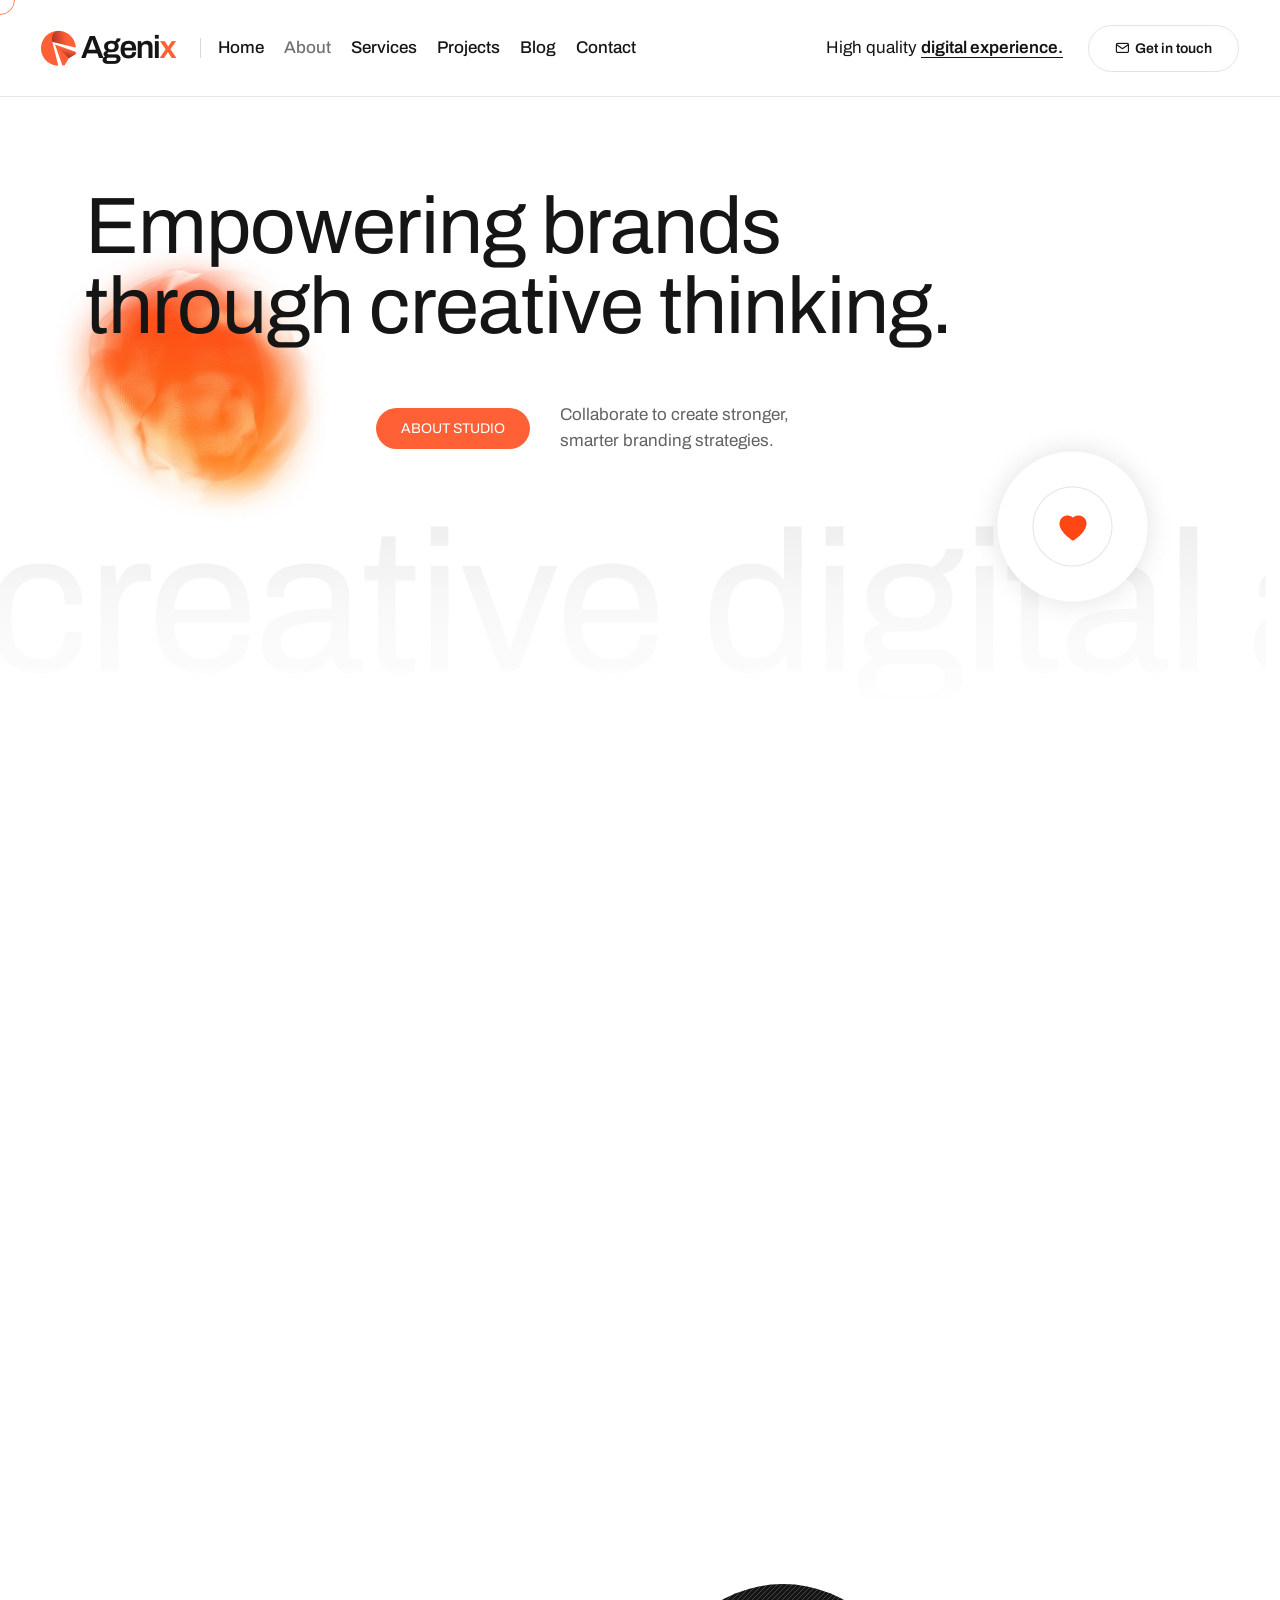
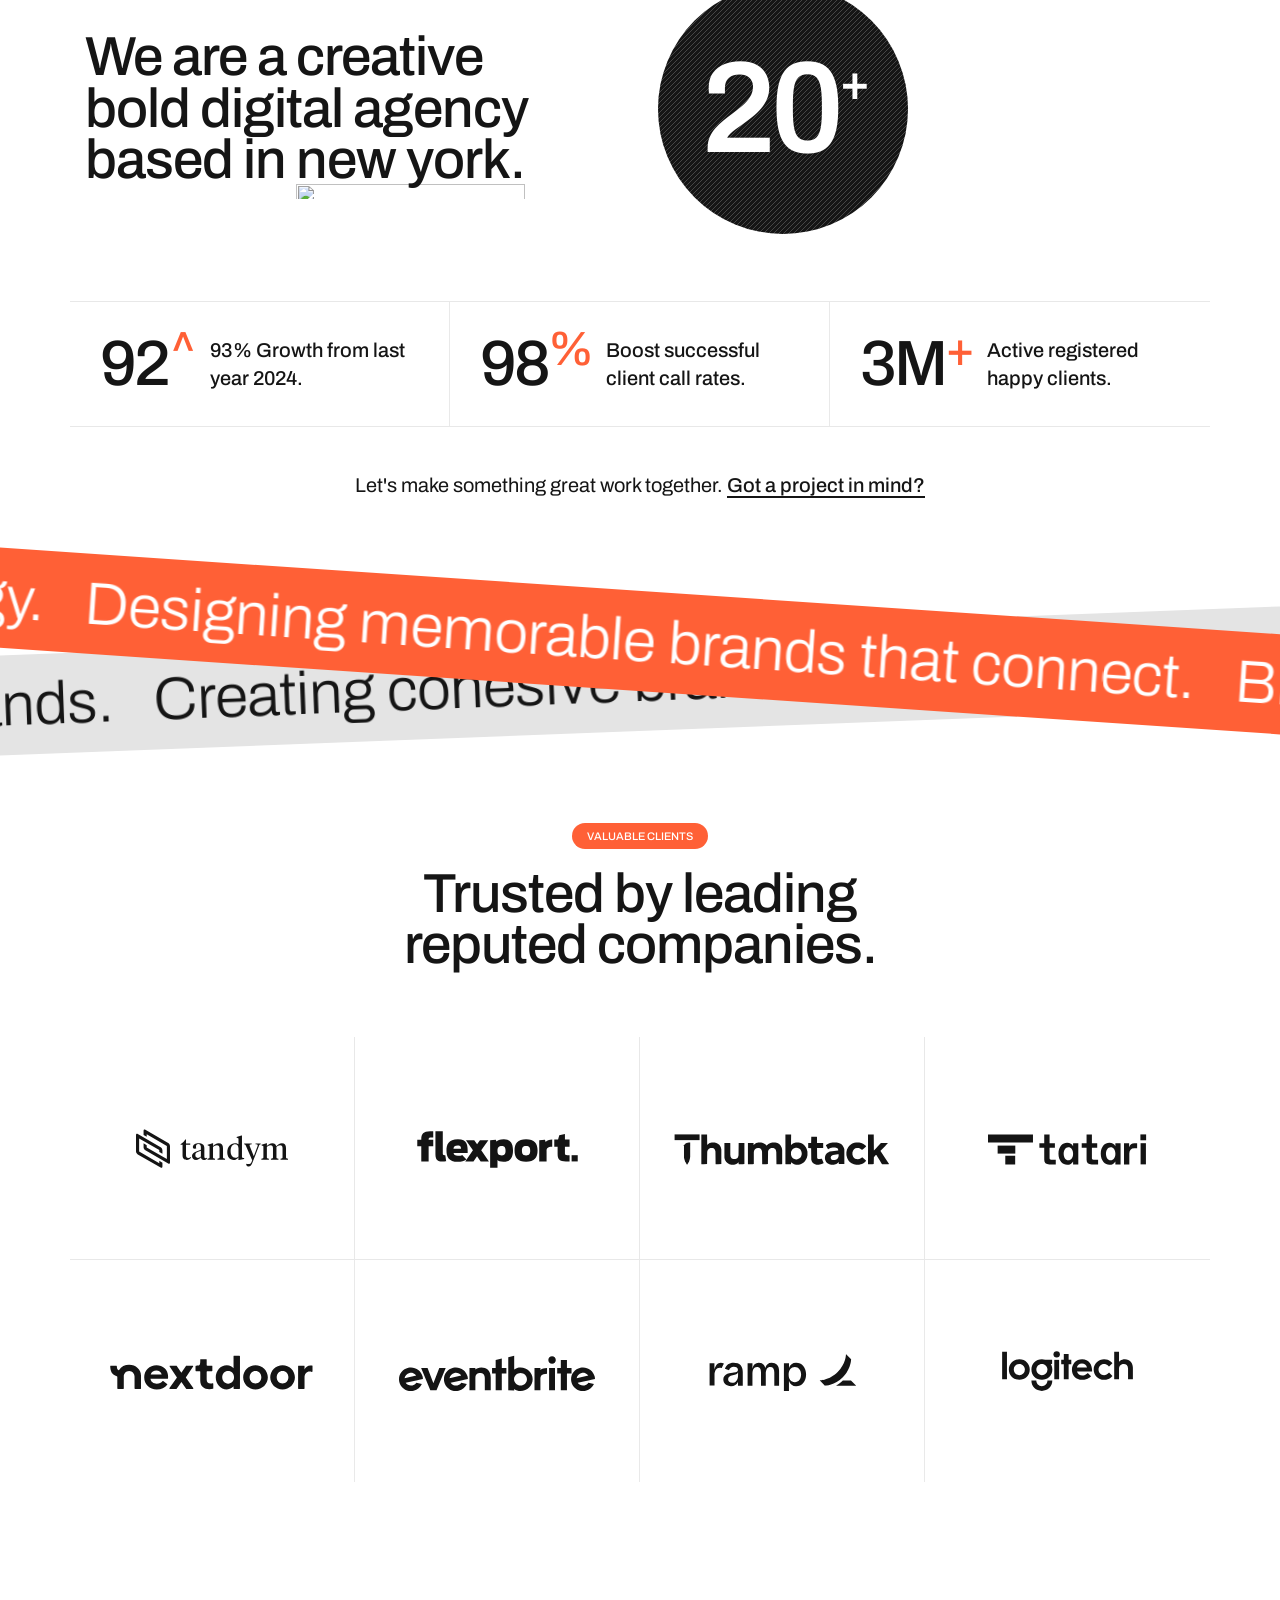
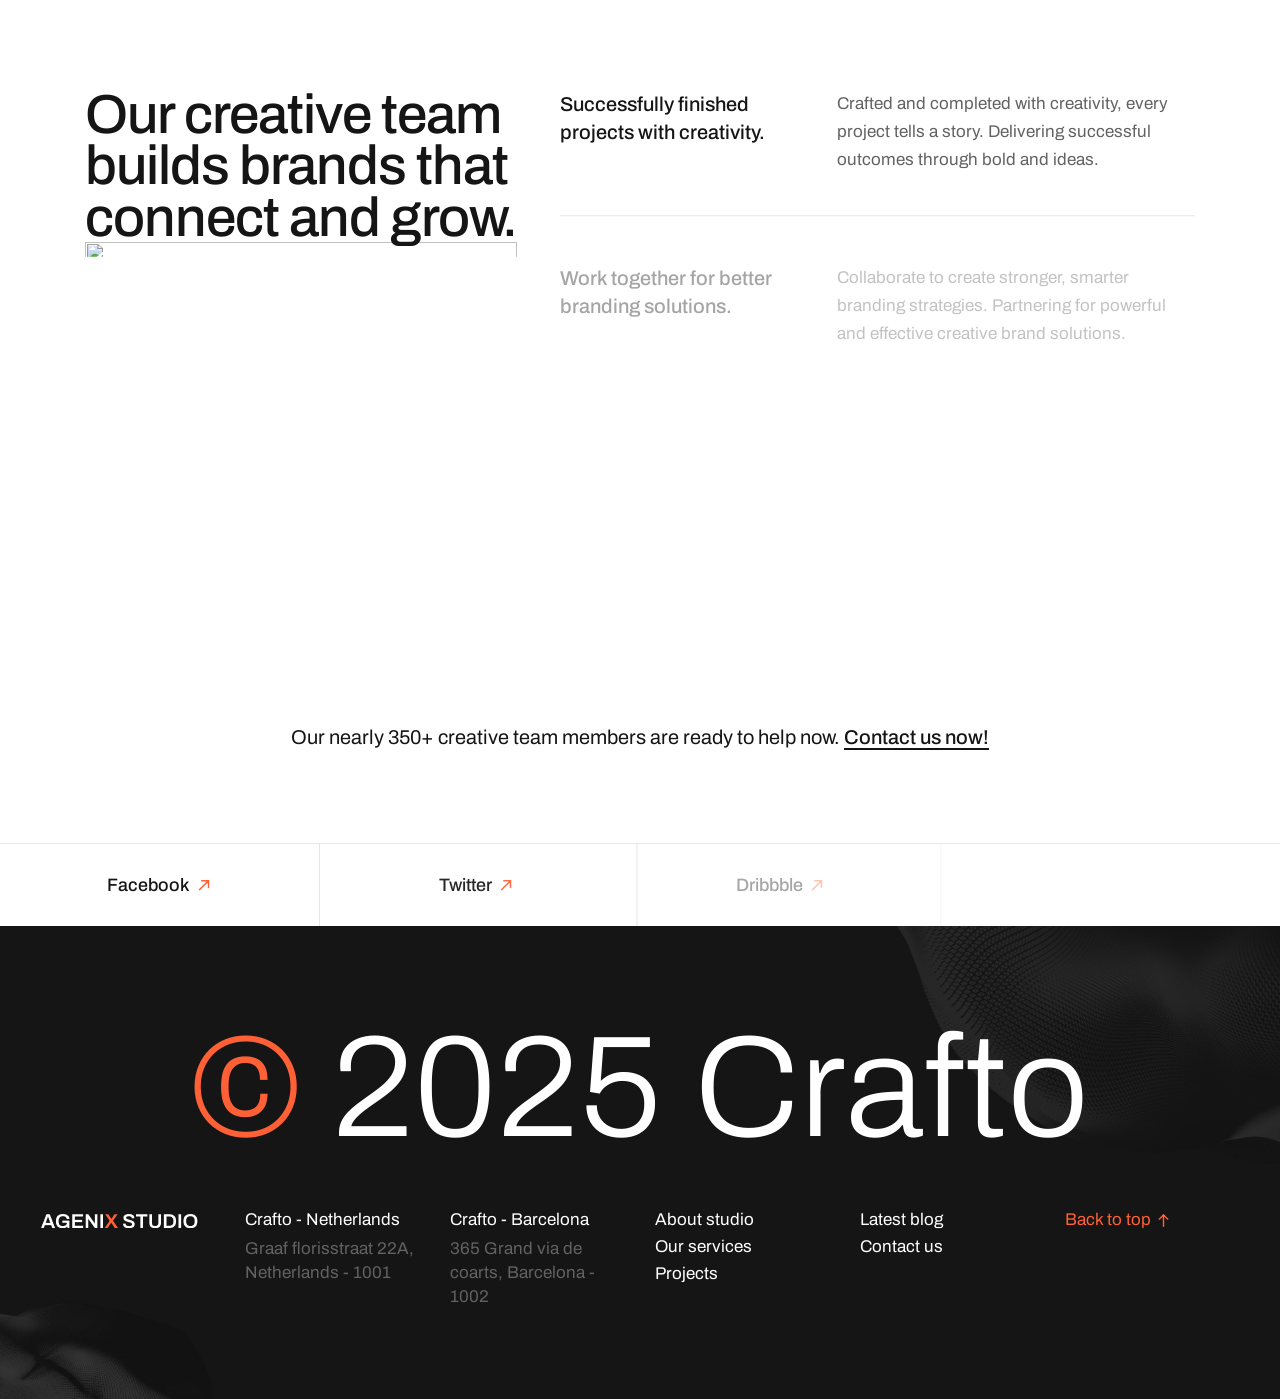
==== demo-branding-studio-about.html @ beb25cb3 "init-setup" ====
﻿<!doctype html>
<html class="no-js" lang="en">
    <head>
        <title>Crafto - The Multipurpose HTML5 Template</title>
        <meta charset="utf-8">
        <meta http-equiv="X-UA-Compatible" content="IE=edge" />
        <meta name="author" content="ThemeZaa">
        <meta name="viewport" content="width=device-width,initial-scale=1.0" />
        <meta name="description" content="Elevate your online presence with Crafto - a modern, versatile, multipurpose Bootstrap 5 responsive HTML5, SCSS template using highly creative 56+ ready demos.">
        <!-- favicon icon -->
        <link rel="shortcut icon" href="images/favicon.png">
        <link rel="apple-touch-icon" href="images/apple-touch-icon-57x57.png">
        <link rel="apple-touch-icon" sizes="72x72" href="images/apple-touch-icon-72x72.png">
        <link rel="apple-touch-icon" sizes="114x114" href="images/apple-touch-icon-114x114.png">
        <!-- google fonts preconnect -->
        <link rel="preconnect" href="https://fonts.googleapis.com" crossorigin>
        <link rel="preconnect" href="https://fonts.gstatic.com" crossorigin>
        <!-- style sheets and font icons  -->
        <link rel="stylesheet" href="css/vendors.min.css" />
        <link rel="stylesheet" href="css/icon.min.css" />
        <link rel="stylesheet" href="css/style.css"/>
        <link rel="stylesheet" href="css/responsive.css"/>
        <link rel="stylesheet" href="demos/branding-studio/branding-studio.css" />
    </head>
    <body data-mobile-nav-style="full-screen-menu" data-mobile-nav-bg-color="#2d2c2b" class="custom-cursor">
         <!-- start cursor -->
        <div class="cursor-page-inner">
            <div class="circle-cursor circle-cursor-inner"></div>
            <div class="circle-cursor circle-cursor-outer"></div>
        </div>
        <!-- end cursor -->
        <!-- start header -->
        <header>
            <!-- start navigation -->
            <nav class="navbar navbar-expand-lg header-light bg-white border-bottom border-color-transparent-dark-very-light disable-fixed">
                <div class="container-fluid">
                    <div class="col-auto">
                        <a class="navbar-brand" href="demo-branding-studio.html" aria-label="logo">
                            <img src="images/demo-branding-studio-logo-black.png" data-at2x="images/demo-branding-studio-logo-black@2x.png" alt="" class="default-logo">
                            <img src="images/demo-branding-studio-logo-black.png" data-at2x="images/demo-branding-studio-logo-black@2x.png" alt="" class="alt-logo">
                            <img src="images/demo-branding-studio-logo-black.png" data-at2x="images/demo-branding-studio-logo-black@2x.png" alt="" class="mobile-logo">
                        </a>
                    </div> 
                    <div class="col-auto menu-order left-nav">
                        <button class="navbar-toggler float-start" type="button" data-bs-toggle="collapse"
                                data-bs-target="#navbarNav" aria-controls="navbarNav" aria-label="Toggle navigation">
                            <span class="navbar-toggler-line"></span>
                            <span class="navbar-toggler-line"></span>
                            <span class="navbar-toggler-line"></span>
                            <span class="navbar-toggler-line"></span>
                        </button>
                        <div class="collapse navbar-collapse" id="navbarNav">
                            <ul class="navbar-nav">
                                <li class="nav-item"><a href="demo-branding-studio.html" class="nav-link" aria-label="link">Home</a></li>
                                <li class="nav-item"><a href="demo-branding-studio-about.html" class="nav-link" aria-label="link">About</a></li>
                                <li class="nav-item"><a href="demo-branding-studio-services.html" class="nav-link" aria-label="link">Services</a></li>
                                <li class="nav-item"><a href="demo-branding-studio-projects.html" class="nav-link" aria-label="link">Projects</a></li>
                                <li class="nav-item"><a href="demo-branding-studio-blog.html" class="nav-link" aria-label="link">Blog</a></li>
                                <li class="nav-item"><a href="demo-branding-studio-contact.html" class="nav-link" aria-label="link">Contact</a></li>
                            </ul>
                        </div>
                    </div>
                    <div class="col-auto ms-auto d-none d-lg-flex">
                        <div class="header-icon">
                            <span class="text-dark-gray d-none d-xl-block">High quality <span class="text-decoration-line-bottom fw-600">digital experience.</span></span>
                            <div class="header-button ms-25px">
                                <a href="demo-branding-studio-contact.html" class="btn border-1 btn-transparent-light-gray btn-medium btn-rounded left-icon btn-switch-text" aria-label="link">
                                    <span>
                                        <span><i class="feather icon-feather-mail"></i></span>
                                        <span class="btn-double-text" data-text="Get in touch">Get in touch</span>
                                    </span>
                                </a>
                            </div>
                        </div>
                    </div>
                </div>
            </nav>
            <!-- end navigation -->
        </header>
        <!-- end header -->
        <!-- start page title -->
        <section class="pb-0 top-space-margin position-relative">
            <div class="container page-title-extra-large position-relative">
                <div class="row" data-anime='{ "el": "childs", "translateY": [30, 0], "opacity": [0,1], "duration": 600, "delay": 0, "staggervalue": 300, "easing": "easeOutQuad" }'>
                    <div class="col-xxl-9 col-xl-10 text-center text-lg-start">
                        <h2 class="text-dark-gray mb-6">Empowering brands through creative thinking.</h2>
                    </div>
                </div>
                <div class="row align-items-center" data-anime='{ "el": "childs", "translateY": [30, 0], "opacity": [0,1], "duration": 600, "delay": 0, "staggervalue": 300, "easing": "easeOutQuad" }'>
                    <div class="col-md-5 text-center text-md-end md-mb-15px">
                        <h1 class="text-uppercase text-white bg-base-color border-radius-30px ps-25px pe-25px pt-10px pb-10px d-inline-block mb-0">About studio</h1>
                    </div>
                    <div class="col-xl-3 col-lg-4 col-md-5 last-paragraph-no-margin text-center text-md-start">
                        <p class="lh-26 w-90 sm-w-100">Collaborate to create stronger, smarter branding strategies.</p>
                    </div>
                </div>
                <div class="position-absolute right-minus-120px xxl-right-0px xl-right-30px bottom-minus-180px z-index-1 d-none d-md-flex flex-column align-items-center justify-content-center">
                    <img src="images/demo-branding-studio-about-01.png" class="position-absolute" alt="">
                    <img src="images/demo-branding-studio-about-02.png" class="animation-rotation" alt="">
                </div>
            </div>
            <img class="position-absolute left-30px top-130px z-index-minus-2 w-25" src="images/demo-branding-studio-bg-01.jpg" alt="" data-bottom-top="transform:scale(0.5, 0.5)" data-top-bottom="transform:scale(1.2, 1.2)">
        </section>
        <!-- end page title -->
        <!-- start section -->
        <section class="pt-50px overflow-hidden">
            <div class="container-fluid p-0">
                <div class="row g-0">
                    <div class="col-12 text-center opacity-8">
                        <div class="fs-200 lh-200 lg-fs-150 sm-w-100 ls-minus-3px text-gradient-light-gray-white text-white-space-nowrap" data-bottom-top="transform: translate3d(-50px, 0px, 0px);" data-top-bottom="transform: translate3d(50px, 0px, 0px);">creative digital agency</div>
                    </div>
                </div>
            </div>
        </section>
        <!-- end section -->
        <!-- start section -->
        <section class="pt-0 position-relative overflow-hidden">
            <div class="one-third-screen lg-h-600px sm-h-350px skrollr-parallax magic-cursor round-cursor mx-auto border-radius-15px lg-no-border-radius" data-bottom-top="width: 54%" data-center-top="width: 92%;" data-parallax-background-ratio="0.5" style="background-image: url('https://placehold.co/1920x1100')"></div>
        </section>
        <!-- end section -->
        <!-- start section -->
        <section class="py-0">
            <div class="container">
                <div class="row align-items-center mb-6 sm-mb-50px">
                    <div class="col-xl-5 col-lg-5 md-mb-50px sm-mb-30px text-center text-md-start">
                        <h2 class="fw-500 text-dark-gray mb-0">We are a creative bold digital agency based in <span class="highlight-separator mb-0 pb-0" data-shadow-animation="true" data-animation-delay="500">new york.<span><img src="images/highlight-separator-08.svg" alt=""></span></span></h2>
                    </div>
                    <div class="col-xl-6 col-lg-7 offset-xl-1 last-paragraph-no-margin">
                        <div class="row align-items-center">
                            <div class="col-xl-6 col-lg-6 col-md-5 position-relative atropos transform-3d sm-mb-30px text-center text-md-start text-lg-center" data-anime='{ "el": "childs", "translateY": [0, 0],"scale": [1.1, 1],"opacity": [0,1], "duration": 500, "delay": 200, "staggervalue": 300, "easing": "easeInSine" }'>
                                <div class="atropos d-inline-block" data-atropos data-atropos-perspective="500">
                                    <div class="atropos-scale">
                                        <div class="atropos-rotate">
                                            <div class="atropos-inner text-center overflow-visible">
                                                <div data-atropos-offset="-5" class="position-relative">
                                                    <span class="w-250px h-250px rounded-circle d-flex align-items-center justify-content-center bg-dark-gray bg-sliding-line-dark-gray">
                                                        <span class="fs-130 fw-600 ls-minus-6px text-white d-flex w-100 justify-content-center">20<sub class="fs-50">+</sub></span>
                                                    </span>
                                                </div>
                                            </div>
                                        </div>
                                    </div>
                                </div>
                            </div>
                            <div class="col-xl-6 col-lg-6 col-md-7 text-center text-md-start" data-anime='{ "el": "childs", "translateY": [-15, 0], "opacity": [0,1], "duration": 800, "delay": 200, "staggervalue": 300, "easing": "easeOutQuad" }'>
                                <span class="fs-18 lh-32 fw-500 text-dark-gray d-block mb-5px">20+ years of experience.</span>
                                <p>We are dedicated to providing outstanding digital and design services meet the functional.</p>
                            </div>
                        </div>
                    </div>
                </div>
                <div class="row row-cols-1 row-cols-lg-3 border-top border-bottom border-color-transparent-dark-very-light">
                    <div class="col p-50px xl-p-30px lg-ps-20px lg-pe-20px border-end md-border-end-0 md-border-bottom border-color-transparent-dark-very-light">
                        <div class="d-flex flex-column flex-lg-row justify-content-center align-items-center">
                            <h2 class="h1 fw-500 ls-minus-3px text-dark-gray flex-shrink-0 mb-0 me-15px">92<sup class="top-minus-20px text-base-color">^</sup></h2>
                            <span class="fs-20 fw-500 text-dark-gray d-block">93% Growth from last year 2024.</span>
                        </div>
                    </div>
                    <div class="col p-50px xl-p-30px lg-ps-20px lg-pe-20px border-end md-border-end-0 md-border-bottom border-color-transparent-dark-very-light">
                        <div class="d-flex flex-column flex-lg-row justify-content-center align-items-center">
                            <h2 class="h1 fw-500 ls-minus-3px text-dark-gray flex-shrink-0 mb-0 me-15px">98<sup class="top-minus-20px text-base-color">%</sup></h2>
                            <span class="fs-20 fw-500 text-dark-gray d-block">Boost successful client call rates.</span>
                        </div>
                    </div>
                    <div class="col p-50px xl-p-30px lg-ps-20px lg-pe-20px">
                        <div class="d-flex flex-column flex-lg-row justify-content-center align-items-center">
                            <h2 class="h1 fw-500 ls-minus-3px text-dark-gray flex-shrink-0 mb-0 me-15px">3M<sup class="top-minus-20px text-base-color">+</sup></h2>
                            <span class="fs-20 fw-500 text-dark-gray d-block">Active registered happy clients.</span>
                        </div>
                    </div>
                </div>
                <div class="row mt-4 md-mt-50px">
                    <div class="col-12 text-center">
                        <span class="fs-20 text-dark-gray">Let's make something great work together. <a href="demo-branding-studio-contact.html" class="text-dark-gray text-dark-gray-hover text-decoration-line-bottom border-2 border-color-dark-gray fw-500">Got a project in mind?</a></span>
                    </div>
                </div>
            </div>
        </section>
        <!-- end section -->
        <!-- start section -->
        <section class="position-relative overflow-hidden">
            <div class="container-fluid p-0">
                <div class="row g-0 position-relative">
                    <div class="col-12 marquee-rotate-down">
                        <div class="swiper swiper-width-auto text-center bg-base-color pt-10px pb-10px outside-box-right-1 outside-box-left-1" data-slider-options='{ "slidesPerView": "auto", "spaceBetween":40, "centeredSlides": true, "speed": 20000, "loop": true, "pagination": { "el": ".slider-four-slide-pagination-2", "clickable": false }, "allowTouchMove": false, "autoplay": { "delay":1, "disableOnInteraction": false }, "navigation": { "nextEl": ".slider-four-slide-next-2", "prevEl": ".slider-four-slide-prev-2" }, "keyboard": { "enabled": true, "onlyInViewport": true }, "effect": "slide" }'>
                            <div class="swiper-wrapper marquee-slide">
                                <!-- start slider item -->
                                <div class="swiper-slide">
                                    <div class="fs-60 fw-300 text-white pt-10px pb-10px">Building brands with soul and strategy.</div>
                                </div>
                                <!-- end slider item -->
                                <!-- start slider item -->
                                <div class="swiper-slide">
                                    <div class="fs-60 fw-300 text-white pt-10px pb-10px">Designing memorable brands that connect.</div>
                                </div>
                                <!-- end slider item -->
                                <!-- start slider item -->
                                <div class="swiper-slide">
                                    <div class="fs-60 fw-300 text-white pt-10px pb-10px">Branding solutions that drive growth.</div>
                                </div>
                                <!-- end slider item -->
                                <!-- start slider item -->
                                <div class="swiper-slide">
                                    <div class="fs-60 fw-300 text-white pt-10px pb-10px">Smart branding for the modern world.</div>
                                </div>
                                <!-- end slider item -->
                                 <!-- start slider item -->
                                <div class="swiper-slide">
                                    <div class="fs-60 fw-300 text-white pt-10px pb-10px">Building brands with soul and strategy.</div>
                                </div>
                                <!-- end slider item -->
                                <!-- start slider item -->
                                <div class="swiper-slide">
                                    <div class="fs-60 fw-300 text-white pt-10px pb-10px">Designing memorable brands that connect.</div>
                                </div>
                                <!-- end slider item -->
                                <!-- start slider item -->
                                <div class="swiper-slide">
                                    <div class="fs-60 fw-300 text-white pt-10px pb-10px">Branding solutions that drive growth.</div>
                                </div>
                                <!-- end slider item -->
                                <!-- start slider item -->
                                <div class="swiper-slide">
                                    <div class="fs-60 fw-300 text-white pt-10px pb-10px">Smart branding for the modern world.</div>
                                </div>
                                <!-- end slider item -->
                            </div> 
                        </div>
                    </div>                    
                    <div class="col-12 marquee-rotate-up z-index-minus-1">
                        <div class="swiper swiper-width-auto text-center bg-extra-medium-gray pt-10px pb-10px outside-box-right-1 outside-box-left-1" data-slider-options='{ "slidesPerView": "auto", "spaceBetween":40, "centeredSlides": true, "speed": 20000, "loop": true, "pagination": { "el": ".slider-four-slide-pagination-2", "clickable": false }, "allowTouchMove": false, "autoplay": { "delay":1, "disableOnInteraction": false, "reverseDirection": true }, "navigation": { "nextEl": ".slider-four-slide-next-2", "prevEl": ".slider-four-slide-prev-2" }, "keyboard": { "enabled": true, "onlyInViewport": true }, "effect": "slide" }'>
                            <div class="swiper-wrapper marquee-slide">
                                <!-- start slider item -->
                                <div class="swiper-slide">
                                    <div class="fs-60 fw-300 text-dark-gray pt-10px pb-10px">Elevating brands through design thinking.</div>
                                </div>
                                <!-- end slider item -->
                                <!-- start slider item -->
                                <div class="swiper-slide">
                                    <div class="fs-60 fw-300 text-dark-gray pt-10px pb-10px">Crafting identities that stand out.</div>
                                </div>
                                <!-- end slider item -->
                                <!-- start slider item -->
                                <div class="swiper-slide">
                                    <div class="fs-60 fw-300 text-dark-gray pt-10px pb-10px">Where ideas become iconic brands.</div>
                                </div>
                                <!-- end slider item -->
                                <!-- start slider item -->
                                <div class="swiper-slide">
                                    <div class="fs-60 fw-300 text-dark-gray pt-10px pb-10px">Creating cohesive brand experiences.</div>
                                </div>
                                <!-- end slider item -->
                                 <!-- start slider item -->
                                <div class="swiper-slide">
                                    <div class="fs-60 fw-300 text-dark-gray pt-10px pb-10px">Elevating brands through design thinking.</div>
                                </div>
                                <!-- end slider item -->
                                <!-- start slider item -->
                                <div class="swiper-slide">
                                    <div class="fs-60 fw-300 text-dark-gray pt-10px pb-10px">Crafting identities that stand out.</div>
                                </div>
                                <!-- end slider item -->
                                <!-- start slider item -->
                                <div class="swiper-slide">
                                    <div class="fs-60 fw-300 text-dark-gray pt-10px pb-10px">Where ideas become iconic brands.</div>
                                </div>
                                <!-- end slider item -->
                                <!-- start slider item -->
                                <div class="swiper-slide">
                                    <div class="fs-60 fw-300 text-dark-gray pt-10px pb-10px">Creating cohesive brand experiences.</div>
                                </div>
                                <!-- end slider item -->
                            </div> 
                        </div>
                    </div>
                </div>
            </div>
        </section>
        <!-- end section -->
        <!-- start section -->
        <section class="py-0">
            <div class="container">
                <div class="row justify-content-center mb-35px sm-mb-0">
                    <div class="col-lg-7 text-center" data-anime='{ "el": "childs", "translateY": [30, 0], "opacity": [0,1], "duration": 600, "delay":0, "staggervalue": 300, "easing": "easeOutQuad" }'>
                        <div class="fs-11 lh-26 fw-500 text-uppercase text-white bg-base-color border-radius-30px ps-15px pe-15px mb-20px d-inline-block">Valuable clients</div>
                        <h2 class="fw-500 text-dark-gray">Trusted by leading <span class="highlight-separator pb-0" data-shadow-animation="true" data-animation-delay="1500">reputed companies.<span><img src="images/highlight-separator-05.svg" alt=""></span></span></h2>
                    </div>
                </div>
                <div class="row row-cols-1 row-cols-lg-4 row-cols-md-4 row-cols-sm-2 clients-style-04 z-index-9" data-anime='{ "translateY": [0, 0], "opacity": [0,1], "duration": 600, "delay":0, "staggervalue": 300, "easing": "easeOutQuad" }'>
                    <!-- start client item -->
                    <div class="col text-center border-end border-bottom border-color-transparent-dark-very-light xs-border-end-0 transition-inner-all pt-8 pb-8 md-pt-5 md-pb-5 sm-pt-30px sm-pb-30px">
                        <div class="client-box">
                            <a href="#"><img src="images/demo-branding-studio-client-01.svg" class="h-40px" alt="" /></a>
                        </div>
                    </div>
                    <!-- end client item -->
                    <!-- start client item -->
                    <div class="col text-center border-end border-bottom border-color-transparent-dark-very-light xs-border-end-0 transition-inner-all pt-8 pb-8 md-pt-5 md-pb-5 sm-pt-30px sm-pb-30px">
                        <div class="client-box">
                            <a href="#"><img src="images/demo-branding-studio-client-02.svg" class="h-40px" alt="" /></a>
                        </div>
                    </div>
                    <!-- end client item -->
                    <!-- start client item -->
                    <div class="col text-center border-end border-bottom border-color-transparent-dark-very-light xs-border-end-0 transition-inner-all pt-8 pb-8 md-pt-5 md-pb-5 sm-pt-30px sm-pb-30px">
                        <div class="client-box">
                            <a href="#"><img src="images/demo-branding-studio-client-03.svg" class="h-40px" alt="" /></a>
                        </div>
                    </div>
                    <!-- end client item -->
                    <!-- start client item -->
                    <div class="col text-center border-bottom border-color-transparent-dark-very-light xs-border-end-0 transition-inner-all pt-8 pb-8 md-pt-5 md-pb-5 sm-pt-30px sm-pb-30px">
                        <div class="client-box">
                            <a href="#"><img src="images/demo-branding-studio-client-04.svg" class="h-40px" alt="" /></a>
                        </div>
                    </div>
                    <!-- end client item -->
                    <!-- start client item -->
                    <div class="col text-center border-end border-color-transparent-dark-very-light xs-border-end-0 sm-border-bottom transition-inner-all pt-8 pb-8 md-pt-5 md-pb-5 sm-pt-30px sm-pb-30px">
                        <div class="client-box">
                            <a href="#"><img src="images/demo-branding-studio-client-05.svg" class="h-40px" alt="" /></a>
                        </div>
                    </div>
                    <!-- end client item -->
                    <!-- start client item -->
                    <div class="col text-center border-end border-color-transparent-dark-very-light xs-border-end-0 sm-border-bottom transition-inner-all pt-8 pb-8 md-pt-5 md-pb-5 sm-pt-30px sm-pb-30px">
                        <div class="client-box">
                            <a href="#"><img src="images/demo-branding-studio-client-06.svg" class="h-40px" alt="" /></a>
                        </div>
                    </div>
                    <!-- end client item -->
                    <!-- start client item -->
                    <div class="col text-center border-end border-color-transparent-dark-very-light xs-border-end-0 sm-border-bottom transition-inner-all pt-8 pb-8 md-pt-5 md-pb-5 sm-pt-30px sm-pb-30px">
                        <div class="client-box">
                            <a href="#"><img src="images/demo-branding-studio-client-07.svg" class="h-40px" alt="" /></a>
                        </div>
                    </div>
                    <!-- end client item -->
                    <!-- start client item -->
                    <div class="col text-center transition-inner-all pt-8 pb-8 md-pt-5 md-pb-5 sm-pt-30px sm-pb-30px">
                        <div class="client-box">
                            <a href="#"><img src="images/demo-branding-studio-client-08.svg" class="h-40px" alt="" /></a>
                        </div>
                    </div>
                    <!-- end client item -->
                </div>
            </div>
        </section>
        <!-- end section -->
        <!-- start section --> 
        <section class="overflow-hidden ps-4 pe-4 sm-ps-15px sm-pe-15px">
            <div class="container-fluid p-0">
                <div class="row align-items-center g-0">
                    <div class="col-12" data-anime='{ "opacity": [0,1], "duration": 1200, "delay": 0, "staggervalue": 150, "easing": "easeOutQuad" }'>
                        <div class="outside-box-right-20">
                            <div class="swiper swiper-width-auto magic-cursor drag-cursor" data-slider-options='{ "slidesPerView": "auto", "spaceBetween": 20, "loop": true, "autoplay": { "delay": 3000, "disableOnInteraction": false }, "navigation": { "nextEl": ".slider-four-slide-next", "prevEl": ".slider-four-slide-prev" }, "keyboard": { "enabled": true, "onlyInViewport": true }, "effect": "slide" }'>
                                <div class="swiper-wrapper">
                                    <!-- start content carousal item -->
                                    <div class="swiper-slide">
                                        <img src="https://placehold.co/380x490" class="border-radius-15px sm-h-250px" alt="" />
                                    </div>
                                    <!-- end content carousal item -->
                                    <!-- start content carousal item -->
                                    <div class="swiper-slide">
                                        <img src="https://placehold.co/640x490" class="border-radius-15px sm-h-250px" alt="" />
                                    </div>
                                    <!-- end content carousal item -->
                                    <!-- start content carousal item -->
                                    <div class="swiper-slide">
                                        <img src="https://placehold.co/380x490" class="border-radius-15px sm-h-250px" alt="" />
                                    </div>
                                    <!-- end content carousal item -->
                                    <!-- start content carousal item -->
                                    <div class="swiper-slide">
                                        <img src="https://placehold.co/640x490" class="border-radius-15px sm-h-250px" alt="" />
                                    </div>
                                    <!-- end content carousal item -->
                                    <!-- start content carousal item -->
                                    <div class="swiper-slide">
                                        <img src="https://placehold.co/380x490" class="border-radius-15px sm-h-250px" alt="" />
                                    </div>
                                    <!-- end content carousal item -->
                                    <!-- start content carousal item -->
                                    <div class="swiper-slide">
                                        <img src="https://placehold.co/640x490" class="border-radius-15px sm-h-250px" alt="" />
                                    </div>
                                    <!-- end content carousal item -->
                                    <!-- start content carousal item -->
                                    <div class="swiper-slide">
                                        <img src="https://placehold.co/380x490" class="border-radius-15px sm-h-250px" alt="" />
                                    </div>
                                    <!-- end content carousal item -->
                                    <!-- start content carousal item -->
                                    <div class="swiper-slide">
                                        <img src="https://placehold.co/640x490" class="border-radius-15px sm-h-250px" alt="" />
                                    </div>
                                    <!-- end content carousal item -->
                                </div>
                            </div>
                        </div>
                    </div>
                </div>
            </div>
        </section>
        <!-- end section -->
        <!-- start section -->
        <section class="py-0">
            <div class="container">
                <div class="row">
                    <div class="col-xl-5 lg-mb-50px" data-anime='{ "el": "childs", "translateY": [15, 0], "opacity": [0,1], "duration": 600, "delay": 0, "staggervalue": 300, "easing": "easeOutQuad" }'> 
                        <h2 class="fw-500 text-dark-gray mb-0">Our creative team builds brands that <span class="highlight-separator mb-0 pb-0" data-shadow-animation="true" data-animation-delay="500">connect and grow.<span><img src="images/highlight-separator-03.svg" alt=""></span></span></h2>
                    </div>
                    <div class="col-xl-7" data-anime='{ "el": "childs", "translateY": [15, 0], "opacity": [0,1], "duration": 600, "delay": 0, "staggervalue": 300, "easing": "easeOutQuad" }'>
                        <div class="row">
                            <div class="col-md-5">
                                <div class="fs-20 fw-500 text-dark-gray w-90 xl-w-100 sm-mb-10px">Successfully finished projects with creativity.</div>
                            </div>
                            <div class="col-md-7 last-paragraph-no-margin">
                                <p>Crafted and completed with creativity, every project tells a story. Delivering successful outcomes through bold and ideas.</p>
                            </div>
                        </div>
                        <div class="separator-line-1px border-bottom border-color-extra-medium-gray mt-40px mb-40px sm-mt-30px sm-mb-30px"></div>
                        <div class="row">
                            <div class="col-md-5">
                                <div class="fs-20 fw-500 text-dark-gray w-90 xl-w-100 sm-mb-10px">Work together for better branding solutions.</div>
                            </div>
                            <div class="col-md-7 last-paragraph-no-margin">
                                <p>Collaborate to create stronger, smarter branding strategies. Partnering for powerful and effective creative brand solutions.</p>
                            </div>
                        </div>
                        <div class="separator-line-1px border-bottom border-color-extra-medium-gray mt-40px mb-40px sm-mt-30px sm-mb-30px"></div>
                        <div class="row">
                            <div class="col-md-5">
                                <div class="fs-20 fw-500 text-dark-gray w-90 xl-w-100 sm-mb-10px">Committed to deliver unique digital media.</div>
                            </div>
                            <div class="col-md-7 last-paragraph-no-margin">
                                <p>We value each and every human life placed our hands constantly work towards meeting the expectations of our valuable customers.</p>
                            </div>
                        </div>
                    </div>
                </div>
            </div>
        </section>
        <!-- end section -->
        <!-- start section --> 
        <section>
            <div class="container">
                <div class="row row-cols-1 row-cols-lg-3 row-cols-sm-2 transition-inner-all">
                    <!-- start team member item --> 
                    <div class="col team-style-10 md-mb-30px" data-bottom-top="transform:scale(1, 1) translateY(-30px);" data-top-bottom="transform:scale(0.8, 0.8) translateY(30px);">
                        <figure class="mb-0 position-relative overflow-hidden">
                            <img src="https://placehold.co/480x605" alt="" />
                            <img src="https://placehold.co/480x605" class="hover-switch-image" alt="" />
                            <figcaption class="w-100 h-100 d-flex flex-wrap">
                                <div class="social-icon d-flex flex-column flex-shrink-1 mb-auto p-30px ms-auto">
                                    <a href="https://www.twitter.com/" target="_blank" class="text-white bg-dark-gray"><i class="fa-brands fa-twitter icon-small"></i></a>
                                </div>
                                <div class="team-member-strip w-100 mt-auto d-flex align-items-center pt-15px pb-15px ps-30px pe-30px bg-white">
                                    <span class="team-member-name fw-500 text-dark-gray fs-18">Jeremy dupont</span>
                                    <span class="member-designation fs-15 lh-20 ms-auto flex-shrink-0">Designer</span>
                                </div> 
                            </figcaption>
                        </figure>
                    </div>
                    <!-- end team member item -->  
                    <!-- start team member item --> 
                    <div class="col team-style-10 mt-2 md-mt-0 md-mb-30px" data-bottom-top="transform:scale(1, 1)" data-top-bottom="transform:scale(1.2, 1.2)">
                        <figure class="mb-0 position-relative overflow-hidden">
                            <img src="https://placehold.co/480x605" alt="" />
                            <img src="https://placehold.co/480x605" class="hover-switch-image" alt="" />
                            <figcaption class="w-100 h-100 d-flex flex-wrap">
                                <div class="social-icon d-flex flex-column flex-shrink-1 mb-auto p-30px ms-auto">
                                    <a href="https://www.facebook.com/" target="_blank" class="text-white bg-dark-gray"><i class="fa-brands fa-facebook-f icon-small"></i></a>
                                </div>
                                <div class="team-member-strip w-100 mt-auto d-flex align-items-center pt-15px pb-15px ps-30px pe-30px bg-white">
                                    <span class="team-member-name fw-500 text-dark-gray fs-18">Matthew taylor</span>
                                    <span class="member-designation fs-15 lh-20 ms-auto flex-shrink-0">Writer</span>
                                </div> 
                            </figcaption>
                        </figure>
                    </div>
                    <!-- end team member item -->  
                    <!-- start team member item --> 
                    <div class="col team-style-10" data-bottom-top="transform:scale(1, 1) translateY(-30px);" data-top-bottom="transform:scale(0.8, 0.8) translateY(30px);">
                        <figure class="mb-0 position-relative overflow-hidden">
                            <img src="https://placehold.co/480x605" alt="" />
                            <img src="https://placehold.co/480x605" class="hover-switch-image" alt="" />
                            <figcaption class="w-100 h-100 d-flex flex-wrap">
                                <div class="social-icon d-flex flex-column flex-shrink-1 mb-auto p-30px ms-auto">
                                    <a href="https://www.instagram.com/" target="_blank" class="text-white bg-dark-gray"><i class="fa-brands fa-instagram icon-small"></i></a>
                                </div>
                                <div class="team-member-strip w-100 mt-auto d-flex align-items-center pt-15px pb-15px ps-30px pe-30px bg-white">
                                    <span class="team-member-name fw-500 text-dark-gray fs-18">Jessica dover</span>
                                    <span class="member-designation fs-15 lh-20 ms-auto flex-shrink-0">Designer</span>
                                </div> 
                            </figcaption>
                        </figure>
                    </div>
                    <!-- end team member item -->  
                </div>
                <div class="row mt-7">
                    <div class="col-12 text-center">
                        <span class="fs-20 text-dark-gray">Our nearly 350+ creative team members are ready to help now. <a href="demo-branding-studio-contact.html" class="text-dark-gray text-dark-gray-hover text-decoration-line-bottom border-2 border-color-dark-gray fw-500">Contact us now!</a></span>
                    </div>
                </div>
            </div>
        </section>
        <!-- end section -->
        <!-- start section -->
        <section class="p-0">
            <div class="container-fluid p-0">
                <div class="row g-0">
                    <div class="col-12 elements-social social-icon-style-11">
                        <ul class="fs-18 dark border-top border-color-transparent-dark-very-light" data-anime='{ "el": "childs", "translateX": [-30, 0], "opacity": [0,1], "duration": 600, "delay": 0, "staggervalue": 300, "easing": "easeOutQuad" }'>
                            <li>
                                <a class="facebook" href="https://www.facebook.com/" target="_blank">
                                    <span class="fw-500">Facebook</span>
                                    <i class="feather icon-feather-arrow-up-right text-base-color ms-5px"></i>
                                </a>
                            </li>
                            <li>
                                <a class="twitter" href="https://www.twitter.com" target="_blank">
                                    <span class="fw-500">Twitter</span>
                                    <i class="feather icon-feather-arrow-up-right text-base-color ms-5px"></i>
                                </a>
                            </li>
                            <li>
                                <a class="dribbble" href="http://www.dribbble.com" target="_blank">
                                    <span class="fw-500">Dribbble</span>
                                    <i class="feather icon-feather-arrow-up-right text-base-color ms-5px"></i>
                                </a> 
                            </li>
                            <li>
                                <a class="instagram" href="https://www.instagram.com" target="_blank">
                                    <span class="fw-500">Instagram</span>
                                    <i class="feather icon-feather-arrow-up-right text-base-color ms-5px"></i>
                                </a> 
                            </li>
                        </ul>
                    </div>
                </div>
            </div>
        </section>
        <!-- end section -->
        <!-- start footer -->
        <footer class="ps-4 pe-4 xxl-pe-2 xxl-ps-2 lg-pe-0 lg-ps-0 cover-background sm-pt-50px sm-pb-50px" style="background-image: url('images/demo-branding-studio-footer-bg-img.jpg')">
            <div class="container-fluid">
                <div class="row">
                    <div class="col-12 text-center">
                        <div class="fs-275 fw-300 ls-1px text-white"><span class="text-base-color">©</span> 2025 Crafto</div>
                    </div>
                </div>
                <div class="row justify-content-center pt-4 sm-pt-35px text-center text-md-start">
                    <!-- start footer logo -->
                    <div class="col-xl-2 col-md-4 lg-mb-30px">
                        <a href="demo-branding-studio.html" class="footer-logo d-inline-block" aria-label="logo"><img src="images/demo-branding-studio-logo-white.png" data-at2x="images/demo-branding-studio-logo-white@2x.png" alt=""></a>
                    </div>
                    <!-- end footer logo -->
                    <!-- start footer address -->
                    <div class="col-xl-2 col-md-4 last-paragraph-no-margin lg-mb-30px">
                        <p class="w-90 xxl-w-100 lg-w-80 md-w-100"><span class="text-white mb-5px d-block">Crafto - Netherlands</span>Graaf florisstraat 22A, Netherlands - 1001</p>
                    </div>
                    <!-- end footer address -->
                    <!-- start footer menu -->
                    <div class="col-xl-2 col-md-4 last-paragraph-no-margin lg-mb-30px">
                        <p class="w-90 xxl-w-100 lg-w-80 md-w-100"><span class="text-white mb-5px d-block">Crafto - Barcelona</span>365 Grand via de coarts, Barcelona - 1002</p>
                    </div>
                    <!-- end footer menu -->
                    <!-- start footer social -->
                    <div class="col-xl-2 col-md-4">
                        <ul>
                            <li><a href="demo-branding-studio-about.html">About studio</a></li>
                            <li><a href="demo-branding-studio-services.html">Our services</a></li>
                            <li><a href="demo-branding-studio-projects.html">Projects</a></li>
                        </ul>
                    </div>
                    <!-- end footer social -->
                    <!-- start footer menu -->
                    <div class="col-xl-2 col-md-4">
                        <ul>
                            <li><a href="demo-branding-studio-blog.html">Latest blog</a></li>
                            <li><a href="demo-branding-studio-contact.html">Contact us</a></li>
                        </ul>
                    </div>
                    <!-- end footer menu -->
                    <!-- start footer back to top -->
                    <div class="col-xl-2 col-md-4">
                        <a class="scroll-top text-base-color" aria-label="scroll" href="#">Back to top <i class="feather icon-feather-arrow-up text-base-color align-middle"></i></a>
                    </div>
                    <!-- end footer back to top -->
                </div>
            </div>
        </footer>
        <!-- end footer -->
        <!-- start crafto progressive blur -->
       <div class="crafto-progressive-blur crafto-progressive-blur-bottom" blur-bottom="yes" style="--progressive-blur-height:15vh"></div>
        <!-- end crafto progressive blur -->
        <!-- javascript libraries -->
        <script type="text/javascript" src="js/jquery.js"></script>
        <script type="text/javascript" src="js/vendors.min.js"></script>
        <script type="text/javascript" src="js/main.js"></script>
    </body>
</html>
---- css/icon.min.css ----
@charset "UTF-8";/*!
    Font Awesome
    Version: 7.0.0
    Plugin URL: https://fontawesome.com
    License: Copyright 2025 Fonticons, Inc. | https://fontawesome.com/license/free (Icons: CC BY 4.0, Fonts: SIL OFL 1.1, Code: MIT License)
!*/.fa-stack,.fa-ul>li{position:relative}.fa-beat,.fa-bounce{animation-delay:var(--fa-animation-delay,0s);animation-direction:var(--fa-animation-direction,normal);animation-duration:var(--fa-animation-duration,1s);animation-iteration-count:var(--fa-animation-iteration-count,infinite)}.fa,.fa-brands,.fa-classic,.fa-regular,.fa-solid,.fab,.far,.fas{--_fa-family:var(--fa-family, var(--fa-style-family, "Font Awesome 7 Free"));-webkit-font-smoothing:antialiased;-moz-osx-font-smoothing:grayscale;display:var(--fa-display,inline-block);font-family:var(--_fa-family);font-feature-settings:normal;font-style:normal;font-synthesis:none;font-variant:normal;font-weight:var(--fa-style,900);line-height:1;text-align:center;text-rendering:auto;width:auto}:is(.fas,.far,.fab,.fa-solid,.fa-regular,.fa-brands,.fa-classic,.fa)::before{content:var(--fa);content:var(--fa)/""}.fa-1x{font-size:1em}.fa-2x{font-size:2em}.fa-3x{font-size:3em}.fa-4x{font-size:4em}.fa-5x{font-size:5em}.fa-6x{font-size:6em}.fa-7x{font-size:7em}.fa-8x{font-size:8em}.fa-9x{font-size:9em}.fa-10x{font-size:10em}.fa-2xs{font-size:.625em;line-height:.1em;vertical-align:.225em}.fa-xs{font-size:.75em;line-height:.0833333333em;vertical-align:.125em}.fa-sm{font-size:.875em;line-height:.0714285714em;vertical-align:.0535714286em}.fa-lg{font-size:1.25em;line-height:.05em;vertical-align:-.075em}.fa-xl{font-size:1.5em;line-height:.0416666667em;vertical-align:-.125em}.fa-2xl,.fa-stack-2x{font-size:2em}.fa-2xl{line-height:.03125em;vertical-align:-.1875em}.fa-width-auto{--fa-width:auto}.fa-fw,.fa-width-fixed{--fa-width:1.25em}.fa-ul{list-style-type:none;margin-inline-start:var(--fa-li-margin,2.5em);padding-inline-start:0}.fa-li{inset-inline-start:calc(-1 * var(--fa-li-width,2em));position:absolute;text-align:center;width:var(--fa-li-width,2em);line-height:inherit}.fa-border{border-color:var(--fa-border-color,#eee);border-radius:var(--fa-border-radius,.1em);border-style:var(--fa-border-style,solid);border-width:var(--fa-border-width,.0625em);box-sizing:var(--fa-border-box-sizing,content-box);padding:var(--fa-border-padding,.1875em .25em)}.fa-pull-left,.fa-pull-start{float:inline-start;margin-inline-end:var(--fa-pull-margin,.3em)}.fa-pull-end,.fa-pull-right{float:inline-end;margin-inline-start:var(--fa-pull-margin,.3em)}.fa-beat{animation-name:fa-beat;animation-timing-function:var(--fa-animation-timing,ease-in-out)}.fa-bounce{animation-name:fa-bounce;animation-timing-function:var(--fa-animation-timing,cubic-bezier(.28,.84,.42,1))}.fa-beat-fade,.fa-fade{animation-timing-function:var(--fa-animation-timing,cubic-bezier(.4,0,.6,1));animation-delay:var(--fa-animation-delay,0s);animation-direction:var(--fa-animation-direction,normal);animation-iteration-count:var(--fa-animation-iteration-count,infinite);animation-duration:var(--fa-animation-duration,1s)}.fa-fade{animation-name:fa-fade}.fa-beat-fade{animation-name:fa-beat-fade}.fa-flip{animation-name:fa-flip;animation-delay:var(--fa-animation-delay,0s);animation-direction:var(--fa-animation-direction,normal);animation-duration:var(--fa-animation-duration,1s);animation-iteration-count:var(--fa-animation-iteration-count,infinite);animation-timing-function:var(--fa-animation-timing,ease-in-out)}.fa-shake,.fa-spin{animation-delay:var(--fa-animation-delay,0s);animation-timing-function:var(--fa-animation-timing,linear)}.fa-shake{animation-name:fa-shake;animation-direction:var(--fa-animation-direction,normal);animation-duration:var(--fa-animation-duration,1s);animation-iteration-count:var(--fa-animation-iteration-count,infinite)}.fa-pulse,.fa-spin,.fa-spin-pulse{animation-name:fa-spin;animation-direction:var(--fa-animation-direction,normal);animation-iteration-count:var(--fa-animation-iteration-count,infinite)}.fa-spin{animation-duration:var(--fa-animation-duration,2s)}.fa-spin-reverse{--fa-animation-direction:reverse}.fa-pulse,.fa-spin-pulse{animation-duration:var(--fa-animation-duration,1s);animation-timing-function:var(--fa-animation-timing,steps(8))}@media (prefers-reduced-motion:reduce){.fa-beat,.fa-beat-fade,.fa-bounce,.fa-fade,.fa-flip,.fa-pulse,.fa-shake,.fa-spin,.fa-spin-pulse{animation:none!important;transition:none!important}}@keyframes fa-beat{0%,90%{transform:scale(1)}45%{transform:scale(var(--fa-beat-scale,1.25))}}@keyframes fa-bounce{0%,100%,64%{transform:scale(1,1) translateY(0)}10%{transform:scale(var(--fa-bounce-start-scale-x,1.1),var(--fa-bounce-start-scale-y,.9)) translateY(0)}30%{transform:scale(var(--fa-bounce-jump-scale-x,.9),var(--fa-bounce-jump-scale-y,1.1)) translateY(var(--fa-bounce-height,-.5em))}50%{transform:scale(var(--fa-bounce-land-scale-x,1.05),var(--fa-bounce-land-scale-y,.95)) translateY(0)}57%{transform:scale(1,1) translateY(var(--fa-bounce-rebound,-.125em))}}@keyframes fa-fade{50%{opacity:var(--fa-fade-opacity,.4)}}@keyframes fa-beat-fade{0%,100%{opacity:var(--fa-beat-fade-opacity,.4);transform:scale(1)}50%{opacity:1;transform:scale(var(--fa-beat-fade-scale,1.125))}}@keyframes fa-flip{50%{transform:rotate3d(var(--fa-flip-x,0),var(--fa-flip-y,1),var(--fa-flip-z,0),var(--fa-flip-angle,-180deg))}}@keyframes fa-shake{0%{transform:rotate(-15deg)}4%{transform:rotate(15deg)}24%,8%{transform:rotate(-18deg)}12%,28%{transform:rotate(18deg)}16%{transform:rotate(-22deg)}20%{transform:rotate(22deg)}32%{transform:rotate(-12deg)}36%{transform:rotate(12deg)}100%,40%{transform:rotate(0)}}@keyframes fa-spin{0%{transform:rotate(0)}100%{transform:rotate(360deg)}}.fa-rotate-90{transform:rotate(90deg)}.fa-rotate-180{transform:rotate(180deg)}.fa-rotate-270{transform:rotate(270deg)}.fa-flip-horizontal{transform:scale(-1,1)}.fa-flip-vertical{transform:scale(1,-1)}.fa-flip-both,.fa-flip-horizontal.fa-flip-vertical{transform:scale(-1,-1)}.fa-rotate-by{transform:rotate(var(--fa-rotate-angle,0))}.fa-stack{display:inline-block;height:2em;line-height:2em;vertical-align:middle;width:2.5em}.fa-stack-1x,.fa-stack-2x{left:0;position:absolute;text-align:center;width:100%;z-index:var(--fa-stack-z-index,auto)}.fa-stack-1x{line-height:inherit}.bi::before,.feather,[class*=" ti-"],[class*=" line-icon-"],[class*=" bi-"]::before,[class^=bi-]::before,[class^=line-icon-],[class^=ti-]{font-style:normal;font-variant:normal;text-transform:none;line-height:1;-webkit-font-smoothing:antialiased;-moz-osx-font-smoothing:grayscale}.fa-inverse{color:var(--fa-inverse,#fff)}.fa-0{--fa:"0"}.fa-1{--fa:"1"}.fa-2{--fa:"2"}.fa-3{--fa:"3"}.fa-4{--fa:"4"}.fa-5{--fa:"5"}.fa-6{--fa:"6"}.fa-7{--fa:"7"}.fa-8{--fa:"8"}.fa-9{--fa:"9"}.fa-exclamation{--fa:"!"}.fa-hashtag{--fa:"#"}.fa-dollar,.fa-dollar-sign,.fa-usd{--fa:"$"}.fa-percent,.fa-percentage{--fa:"%"}.fa-asterisk{--fa:"*"}.fa-add,.fa-plus{--fa:"+"}.fa-less-than{--fa:"<"}.fa-equals{--fa:"="}.fa-greater-than{--fa:">"}.fa-question{--fa:"?"}.fa-at{--fa:"@"}.fa-a{--fa:"A"}.fa-b{--fa:"B"}.fa-c{--fa:"C"}.fa-d{--fa:"D"}.fa-e{--fa:"E"}.fa-f{--fa:"F"}.fa-g{--fa:"G"}.fa-h{--fa:"H"}.fa-i{--fa:"I"}.fa-j{--fa:"J"}.fa-k{--fa:"K"}.fa-l{--fa:"L"}.fa-m{--fa:"M"}.fa-n{--fa:"N"}.fa-o{--fa:"O"}.fa-p{--fa:"P"}.fa-q{--fa:"Q"}.fa-r{--fa:"R"}.fa-s{--fa:"S"}.fa-t{--fa:"T"}.fa-u{--fa:"U"}.fa-v{--fa:"V"}.fa-w{--fa:"W"}.fa-x{--fa:"X"}.fa-y{--fa:"Y"}.fa-z{--fa:"Z"}.fa-faucet{--fa:""}.fa-faucet-drip{--fa:""}.fa-house-chimney-window{--fa:""}.fa-house-signal{--fa:""}.fa-temperature-arrow-down,.fa-temperature-down{--fa:""}.fa-temperature-arrow-up,.fa-temperature-up{--fa:""}.fa-trailer{--fa:""}.fa-bacteria{--fa:""}.fa-bacterium{--fa:""}.fa-box-tissue{--fa:""}.fa-hand-holding-medical{--fa:""}.fa-hand-sparkles{--fa:""}.fa-hands-bubbles,.fa-hands-wash{--fa:""}.fa-handshake-alt-slash,.fa-handshake-simple-slash,.fa-handshake-slash{--fa:""}.fa-head-side-cough{--fa:""}.fa-head-side-cough-slash{--fa:""}.fa-head-side-mask{--fa:""}.fa-head-side-virus{--fa:""}.fa-house-chimney-user{--fa:""}.fa-house-laptop,.fa-laptop-house{--fa:""}.fa-lungs-virus{--fa:""}.fa-people-arrows,.fa-people-arrows-left-right{--fa:""}.fa-plane-slash{--fa:""}.fa-pump-medical{--fa:""}.fa-pump-soap{--fa:""}.fa-shield-virus{--fa:""}.fa-sink{--fa:""}.fa-soap{--fa:""}.fa-stopwatch-20{--fa:""}.fa-shop-slash,.fa-store-alt-slash{--fa:""}.fa-store-slash{--fa:""}.fa-toilet-paper-slash{--fa:""}.fa-users-slash{--fa:""}.fa-virus{--fa:""}.fa-virus-slash{--fa:""}.fa-viruses{--fa:""}.fa-vest{--fa:""}.fa-vest-patches{--fa:""}.fa-arrow-trend-down{--fa:""}.fa-arrow-trend-up{--fa:""}.fa-arrow-up-from-bracket{--fa:""}.fa-austral-sign{--fa:""}.fa-baht-sign{--fa:""}.fa-bitcoin-sign{--fa:""}.fa-bolt-lightning{--fa:""}.fa-book-bookmark{--fa:""}.fa-camera-rotate{--fa:""}.fa-cedi-sign{--fa:""}.fa-chart-column{--fa:""}.fa-chart-gantt{--fa:""}.fa-clapperboard{--fa:""}.fa-clover{--fa:""}.fa-code-compare{--fa:""}.fa-code-fork{--fa:""}.fa-code-pull-request{--fa:""}.fa-colon-sign{--fa:""}.fa-cruzeiro-sign{--fa:""}.fa-display{--fa:""}.fa-dong-sign{--fa:""}.fa-elevator{--fa:""}.fa-filter-circle-xmark{--fa:""}.fa-florin-sign{--fa:""}.fa-folder-closed{--fa:""}.fa-franc-sign{--fa:""}.fa-guarani-sign{--fa:""}.fa-gun{--fa:""}.fa-hands-clapping{--fa:""}.fa-home-user,.fa-house-user{--fa:""}.fa-indian-rupee,.fa-indian-rupee-sign,.fa-inr{--fa:""}.fa-kip-sign{--fa:""}.fa-lari-sign{--fa:""}.fa-litecoin-sign{--fa:""}.fa-manat-sign{--fa:""}.fa-mask-face{--fa:""}.fa-mill-sign{--fa:""}.fa-money-bills{--fa:""}.fa-naira-sign{--fa:""}.fa-notdef{--fa:""}.fa-panorama{--fa:""}.fa-peseta-sign{--fa:""}.fa-peso-sign{--fa:""}.fa-plane-up{--fa:""}.fa-rupiah-sign{--fa:""}.fa-stairs{--fa:""}.fa-timeline{--fa:""}.fa-truck-front{--fa:""}.fa-try,.fa-turkish-lira,.fa-turkish-lira-sign{--fa:""}.fa-vault{--fa:""}.fa-magic-wand-sparkles,.fa-wand-magic-sparkles{--fa:""}.fa-wheat-alt,.fa-wheat-awn{--fa:""}.fa-wheelchair-alt,.fa-wheelchair-move{--fa:""}.fa-bangladeshi-taka-sign{--fa:""}.fa-bowl-rice{--fa:""}.fa-person-pregnant{--fa:""}.fa-home-lg,.fa-house-chimney{--fa:""}.fa-house-crack{--fa:""}.fa-house-medical{--fa:""}.fa-cent-sign{--fa:""}.fa-plus-minus{--fa:""}.fa-sailboat{--fa:""}.fa-section{--fa:""}.fa-shrimp{--fa:""}.fa-brazilian-real-sign{--fa:""}.fa-chart-simple{--fa:""}.fa-diagram-next{--fa:""}.fa-diagram-predecessor{--fa:""}.fa-diagram-successor{--fa:""}.fa-earth-oceania,.fa-globe-oceania{--fa:""}.fa-bug-slash{--fa:""}.fa-file-circle-plus{--fa:""}.fa-shop-lock{--fa:""}.fa-virus-covid{--fa:""}.fa-virus-covid-slash{--fa:""}.fa-anchor-circle-check{--fa:""}.fa-anchor-circle-exclamation{--fa:""}.fa-anchor-circle-xmark{--fa:""}.fa-anchor-lock{--fa:""}.fa-arrow-down-up-across-line{--fa:""}.fa-arrow-down-up-lock{--fa:""}.fa-arrow-right-to-city{--fa:""}.fa-arrow-up-from-ground-water{--fa:""}.fa-arrow-up-from-water-pump{--fa:""}.fa-arrow-up-right-dots{--fa:""}.fa-arrows-down-to-line{--fa:""}.fa-arrows-down-to-people{--fa:""}.fa-arrows-left-right-to-line{--fa:""}.fa-arrows-spin{--fa:""}.fa-arrows-split-up-and-left{--fa:""}.fa-arrows-to-circle{--fa:""}.fa-arrows-to-dot{--fa:""}.fa-arrows-to-eye{--fa:""}.fa-arrows-turn-right{--fa:""}.fa-arrows-turn-to-dots{--fa:""}.fa-arrows-up-to-line{--fa:""}.fa-bore-hole{--fa:""}.fa-bottle-droplet{--fa:""}.fa-bottle-water{--fa:""}.fa-bowl-food{--fa:""}.fa-boxes-packing{--fa:""}.fa-bridge{--fa:""}.fa-bridge-circle-check{--fa:""}.fa-bridge-circle-exclamation{--fa:""}.fa-bridge-circle-xmark{--fa:""}.fa-bridge-lock{--fa:""}.fa-bridge-water{--fa:""}.fa-bucket{--fa:""}.fa-bugs{--fa:""}.fa-building-circle-arrow-right{--fa:""}.fa-building-circle-check{--fa:""}.fa-building-circle-exclamation{--fa:""}.fa-building-circle-xmark{--fa:""}.fa-building-flag{--fa:""}.fa-building-lock{--fa:""}.fa-building-ngo{--fa:""}.fa-building-shield{--fa:""}.fa-building-un{--fa:""}.fa-building-user{--fa:""}.fa-building-wheat{--fa:""}.fa-burst{--fa:""}.fa-car-on{--fa:""}.fa-car-tunnel{--fa:""}.fa-child-combatant,.fa-child-rifle{--fa:""}.fa-children{--fa:""}.fa-circle-nodes{--fa:""}.fa-clipboard-question{--fa:""}.fa-cloud-showers-water{--fa:""}.fa-computer{--fa:""}.fa-cubes-stacked{--fa:""}.fa-envelope-circle-check{--fa:""}.fa-explosion{--fa:""}.fa-ferry{--fa:""}.fa-file-circle-exclamation{--fa:""}.fa-file-circle-minus{--fa:""}.fa-file-circle-question{--fa:""}.fa-file-shield{--fa:""}.fa-fire-burner{--fa:""}.fa-fish-fins{--fa:""}.fa-flask-vial{--fa:""}.fa-glass-water{--fa:""}.fa-glass-water-droplet{--fa:""}.fa-group-arrows-rotate{--fa:""}.fa-hand-holding-hand{--fa:""}.fa-handcuffs{--fa:""}.fa-hands-bound{--fa:""}.fa-hands-holding-child{--fa:""}.fa-hands-holding-circle{--fa:""}.fa-heart-circle-bolt{--fa:""}.fa-heart-circle-check{--fa:""}.fa-heart-circle-exclamation{--fa:""}.fa-heart-circle-minus{--fa:""}.fa-heart-circle-plus{--fa:""}.fa-heart-circle-xmark{--fa:""}.fa-helicopter-symbol{--fa:""}.fa-helmet-un{--fa:""}.fa-hill-avalanche{--fa:""}.fa-hill-rockslide{--fa:""}.fa-house-circle-check{--fa:""}.fa-house-circle-exclamation{--fa:""}.fa-house-circle-xmark{--fa:""}.fa-house-fire{--fa:""}.fa-house-flag{--fa:""}.fa-house-flood-water{--fa:""}.fa-house-flood-water-circle-arrow-right{--fa:""}.fa-house-lock{--fa:""}.fa-house-medical-circle-check{--fa:""}.fa-house-medical-circle-exclamation{--fa:""}.fa-house-medical-circle-xmark{--fa:""}.fa-house-medical-flag{--fa:""}.fa-house-tsunami{--fa:""}.fa-jar{--fa:""}.fa-jar-wheat{--fa:""}.fa-jet-fighter-up{--fa:""}.fa-jug-detergent{--fa:""}.fa-kitchen-set{--fa:""}.fa-land-mine-on{--fa:""}.fa-landmark-flag{--fa:""}.fa-laptop-file{--fa:""}.fa-lines-leaning{--fa:""}.fa-location-pin-lock{--fa:""}.fa-locust{--fa:""}.fa-magnifying-glass-arrow-right{--fa:""}.fa-magnifying-glass-chart{--fa:""}.fa-mars-and-venus-burst{--fa:""}.fa-mask-ventilator{--fa:""}.fa-mattress-pillow{--fa:""}.fa-mobile-retro{--fa:""}.fa-money-bill-transfer{--fa:""}.fa-money-bill-trend-up{--fa:""}.fa-money-bill-wheat{--fa:""}.fa-mosquito{--fa:""}.fa-mosquito-net{--fa:""}.fa-mound{--fa:""}.fa-mountain-city{--fa:""}.fa-mountain-sun{--fa:""}.fa-oil-well{--fa:""}.fa-people-group{--fa:""}.fa-people-line{--fa:""}.fa-people-pulling{--fa:""}.fa-people-robbery{--fa:""}.fa-people-roof{--fa:""}.fa-person-arrow-down-to-line{--fa:""}.fa-person-arrow-up-from-line{--fa:""}.fa-person-breastfeeding{--fa:""}.fa-person-burst{--fa:""}.fa-person-cane{--fa:""}.fa-person-chalkboard{--fa:""}.fa-person-circle-check{--fa:""}.fa-person-circle-exclamation{--fa:""}.fa-person-circle-minus{--fa:""}.fa-person-circle-plus{--fa:""}.fa-person-circle-question{--fa:""}.fa-person-circle-xmark{--fa:""}.fa-person-dress-burst{--fa:""}.fa-person-drowning{--fa:""}.fa-person-falling{--fa:""}.fa-person-falling-burst{--fa:""}.fa-person-half-dress{--fa:""}.fa-person-harassing{--fa:""}.fa-person-military-pointing{--fa:""}.fa-person-military-rifle{--fa:""}.fa-person-military-to-person{--fa:""}.fa-person-rays{--fa:""}.fa-person-rifle{--fa:""}.fa-person-shelter{--fa:""}.fa-person-walking-arrow-loop-left{--fa:""}.fa-person-walking-arrow-right{--fa:""}.fa-person-walking-dashed-line-arrow-right{--fa:""}.fa-person-walking-luggage{--fa:""}.fa-plane-circle-check{--fa:""}.fa-plane-circle-exclamation{--fa:""}.fa-plane-circle-xmark{--fa:""}.fa-plane-lock{--fa:""}.fa-plate-wheat{--fa:""}.fa-plug-circle-bolt{--fa:""}.fa-plug-circle-check{--fa:""}.fa-plug-circle-exclamation{--fa:""}.fa-plug-circle-minus{--fa:""}.fa-plug-circle-plus{--fa:""}.fa-plug-circle-xmark{--fa:""}.fa-ranking-star{--fa:""}.fa-road-barrier{--fa:""}.fa-road-bridge{--fa:""}.fa-road-circle-check{--fa:""}.fa-road-circle-exclamation{--fa:""}.fa-road-circle-xmark{--fa:""}.fa-road-lock{--fa:""}.fa-road-spikes{--fa:""}.fa-rug{--fa:""}.fa-sack-xmark{--fa:""}.fa-school-circle-check{--fa:""}.fa-school-circle-exclamation{--fa:""}.fa-school-circle-xmark{--fa:""}.fa-school-flag{--fa:""}.fa-school-lock{--fa:""}.fa-sheet-plastic{--fa:""}.fa-shield-cat{--fa:""}.fa-shield-dog{--fa:""}.fa-shield-heart{--fa:""}.fa-square-nfi{--fa:""}.fa-square-person-confined{--fa:""}.fa-square-virus{--fa:""}.fa-rod-asclepius,.fa-rod-snake,.fa-staff-aesculapius,.fa-staff-snake{--fa:""}.fa-sun-plant-wilt{--fa:""}.fa-tarp{--fa:""}.fa-tarp-droplet{--fa:""}.fa-tent{--fa:""}.fa-tent-arrow-down-to-line{--fa:""}.fa-tent-arrow-left-right{--fa:""}.fa-tent-arrow-turn-left{--fa:""}.fa-tent-arrows-down{--fa:""}.fa-tents{--fa:""}.fa-toilet-portable{--fa:""}.fa-toilets-portable{--fa:""}.fa-tower-cell{--fa:""}.fa-tower-observation{--fa:""}.fa-tree-city{--fa:""}.fa-trowel{--fa:""}.fa-trowel-bricks{--fa:""}.fa-truck-arrow-right{--fa:""}.fa-truck-droplet{--fa:""}.fa-truck-field{--fa:""}.fa-truck-field-un{--fa:""}.fa-truck-plane{--fa:""}.fa-users-between-lines{--fa:""}.fa-users-line{--fa:""}.fa-users-rays{--fa:""}.fa-users-rectangle{--fa:""}.fa-users-viewfinder{--fa:""}.fa-vial-circle-check{--fa:""}.fa-vial-virus{--fa:""}.fa-wheat-awn-circle-exclamation{--fa:""}.fa-worm{--fa:""}.fa-xmarks-lines{--fa:""}.fa-child-dress{--fa:""}.fa-child-reaching{--fa:""}.fa-file-circle-check{--fa:""}.fa-file-circle-xmark{--fa:""}.fa-person-through-window{--fa:""}.fa-plant-wilt{--fa:""}.fa-stapler{--fa:""}.fa-train-tram{--fa:""}.fa-table-cells-column-lock{--fa:""}.fa-table-cells-row-lock{--fa:""}.fa-thumb-tack-slash,.fa-thumbtack-slash{--fa:""}.fa-table-cells-row-unlock{--fa:""}.fa-chart-diagram{--fa:""}.fa-comment-nodes{--fa:""}.fa-file-fragment{--fa:""}.fa-file-half-dashed{--fa:""}.fa-hexagon-nodes{--fa:""}.fa-hexagon-nodes-bolt{--fa:""}.fa-square-binary{--fa:""}.fa-pentagon{--fa:""}.fa-non-binary{--fa:""}.fa-spiral{--fa:""}.fa-mobile-vibrate{--fa:""}.fa-single-quote-left{--fa:""}.fa-single-quote-right{--fa:""}.fa-bus-side{--fa:""}.fa-heptagon,.fa-septagon{--fa:""}.fa-glass-martini,.fa-martini-glass-empty{--fa:""}.fa-music{--fa:""}.fa-magnifying-glass,.fa-search{--fa:""}.fa-heart{--fa:""}.fa-star{--fa:""}.fa-user,.fa-user-alt,.fa-user-large{--fa:""}.fa-film,.fa-film-alt,.fa-film-simple{--fa:""}.fa-table-cells-large,.fa-th-large{--fa:""}.fa-table-cells,.fa-th{--fa:""}.fa-table-list,.fa-th-list{--fa:""}.fa-check{--fa:""}.fa-close,.fa-multiply,.fa-remove,.fa-times,.fa-xmark{--fa:""}.fa-magnifying-glass-plus,.fa-search-plus{--fa:""}.fa-magnifying-glass-minus,.fa-search-minus{--fa:""}.fa-power-off{--fa:""}.fa-signal,.fa-signal-5,.fa-signal-perfect{--fa:""}.fa-cog,.fa-gear{--fa:""}.fa-home,.fa-home-alt,.fa-home-lg-alt,.fa-house{--fa:""}.fa-clock,.fa-clock-four{--fa:""}.fa-road{--fa:""}.fa-download{--fa:""}.fa-inbox{--fa:""}.fa-arrow-right-rotate,.fa-arrow-rotate-forward,.fa-arrow-rotate-right,.fa-redo{--fa:""}.fa-arrows-rotate,.fa-refresh,.fa-sync{--fa:""}.fa-list-alt,.fa-rectangle-list{--fa:""}.fa-lock{--fa:""}.fa-flag{--fa:""}.fa-headphones,.fa-headphones-alt,.fa-headphones-simple{--fa:""}.fa-volume-off{--fa:""}.fa-volume-down,.fa-volume-low{--fa:""}.fa-volume-high,.fa-volume-up{--fa:""}.fa-qrcode{--fa:""}.fa-barcode{--fa:""}.fa-tag{--fa:""}.fa-tags{--fa:""}.fa-book{--fa:""}.fa-bookmark{--fa:""}.fa-print{--fa:""}.fa-camera,.fa-camera-alt{--fa:""}.fa-font{--fa:""}.fa-bold{--fa:""}.fa-italic{--fa:""}.fa-text-height{--fa:""}.fa-text-width{--fa:""}.fa-align-left{--fa:""}.fa-align-center{--fa:""}.fa-align-right{--fa:""}.fa-align-justify{--fa:""}.fa-list,.fa-list-squares{--fa:""}.fa-dedent,.fa-outdent{--fa:""}.fa-indent{--fa:""}.fa-video,.fa-video-camera{--fa:""}.fa-image{--fa:""}.fa-location-pin,.fa-map-marker{--fa:""}.fa-adjust,.fa-circle-half-stroke{--fa:""}.fa-droplet,.fa-tint{--fa:""}.fa-edit,.fa-pen-to-square{--fa:""}.fa-arrows,.fa-arrows-up-down-left-right{--fa:""}.fa-backward-step,.fa-step-backward{--fa:""}.fa-backward-fast,.fa-fast-backward{--fa:""}.fa-backward{--fa:""}.fa-play{--fa:""}.fa-pause{--fa:""}.fa-stop{--fa:""}.fa-forward{--fa:""}.fa-fast-forward,.fa-forward-fast{--fa:""}.fa-forward-step,.fa-step-forward{--fa:""}.fa-eject{--fa:""}.fa-chevron-left{--fa:""}.fa-chevron-right{--fa:""}.fa-circle-plus,.fa-plus-circle{--fa:""}.fa-circle-minus,.fa-minus-circle{--fa:""}.fa-circle-xmark,.fa-times-circle,.fa-xmark-circle{--fa:""}.fa-check-circle,.fa-circle-check{--fa:""}.fa-circle-question,.fa-question-circle{--fa:""}.fa-circle-info,.fa-info-circle{--fa:""}.fa-crosshairs{--fa:""}.fa-ban,.fa-cancel{--fa:""}.fa-arrow-left{--fa:""}.fa-arrow-right{--fa:""}.fa-arrow-up{--fa:""}.fa-arrow-down{--fa:""}.fa-mail-forward,.fa-share{--fa:""}.fa-expand{--fa:""}.fa-compress{--fa:""}.fa-minus,.fa-subtract{--fa:""}.fa-circle-exclamation,.fa-exclamation-circle{--fa:""}.fa-gift{--fa:""}.fa-leaf{--fa:""}.fa-fire{--fa:""}.fa-eye{--fa:""}.fa-eye-slash{--fa:""}.fa-exclamation-triangle,.fa-triangle-exclamation,.fa-warning{--fa:""}.fa-plane{--fa:""}.fa-calendar-alt,.fa-calendar-days{--fa:""}.fa-random,.fa-shuffle{--fa:""}.fa-comment{--fa:""}.fa-magnet{--fa:""}.fa-chevron-up{--fa:""}.fa-chevron-down{--fa:""}.fa-retweet{--fa:""}.fa-cart-shopping,.fa-shopping-cart{--fa:""}.fa-folder,.fa-folder-blank{--fa:""}.fa-folder-open{--fa:""}.fa-arrows-up-down,.fa-arrows-v{--fa:""}.fa-arrows-h,.fa-arrows-left-right{--fa:""}.fa-bar-chart,.fa-chart-bar{--fa:""}.fa-camera-retro{--fa:""}.fa-key{--fa:""}.fa-cogs,.fa-gears{--fa:""}.fa-comments{--fa:""}.fa-star-half{--fa:""}.fa-arrow-right-from-bracket,.fa-sign-out{--fa:""}.fa-thumb-tack,.fa-thumbtack{--fa:""}.fa-arrow-up-right-from-square,.fa-external-link{--fa:""}.fa-arrow-right-to-bracket,.fa-sign-in{--fa:""}.fa-trophy{--fa:""}.fa-upload{--fa:""}.fa-lemon{--fa:""}.fa-phone{--fa:""}.fa-phone-square,.fa-square-phone{--fa:""}.fa-unlock{--fa:""}.fa-credit-card,.fa-credit-card-alt{--fa:""}.fa-feed,.fa-rss{--fa:""}.fa-hard-drive,.fa-hdd{--fa:""}.fa-bullhorn{--fa:""}.fa-certificate{--fa:""}.fa-hand-point-right{--fa:""}.fa-hand-point-left{--fa:""}.fa-hand-point-up{--fa:""}.fa-hand-point-down{--fa:""}.fa-arrow-circle-left,.fa-circle-arrow-left{--fa:""}.fa-arrow-circle-right,.fa-circle-arrow-right{--fa:""}.fa-arrow-circle-up,.fa-circle-arrow-up{--fa:""}.fa-arrow-circle-down,.fa-circle-arrow-down{--fa:""}.fa-globe{--fa:""}.fa-wrench{--fa:""}.fa-list-check,.fa-tasks{--fa:""}.fa-filter{--fa:""}.fa-briefcase{--fa:""}.fa-arrows-alt,.fa-up-down-left-right{--fa:""}.fa-users{--fa:""}.fa-chain,.fa-link{--fa:""}.fa-cloud{--fa:""}.fa-flask{--fa:""}.fa-cut,.fa-scissors{--fa:""}.fa-copy{--fa:""}.fa-paperclip{--fa:""}.fa-floppy-disk,.fa-save{--fa:""}.fa-square{--fa:""}.fa-bars,.fa-navicon{--fa:""}.fa-list-dots,.fa-list-ul{--fa:""}.fa-list-1-2,.fa-list-numeric,.fa-list-ol{--fa:""}.fa-strikethrough{--fa:""}.fa-underline{--fa:""}.fa-table{--fa:""}.fa-magic,.fa-wand-magic{--fa:""}.fa-truck{--fa:""}.fa-money-bill{--fa:""}.fa-caret-down{--fa:""}.fa-caret-up{--fa:""}.fa-caret-left{--fa:""}.fa-caret-right{--fa:""}.fa-columns,.fa-table-columns{--fa:""}.fa-sort,.fa-unsorted{--fa:""}.fa-sort-desc,.fa-sort-down{--fa:""}.fa-sort-asc,.fa-sort-up{--fa:""}.fa-envelope{--fa:""}.fa-arrow-left-rotate,.fa-arrow-rotate-back,.fa-arrow-rotate-backward,.fa-arrow-rotate-left,.fa-undo{--fa:""}.fa-gavel,.fa-legal{--fa:""}.fa-bolt,.fa-zap{--fa:""}.fa-sitemap{--fa:""}.fa-umbrella{--fa:""}.fa-file-clipboard,.fa-paste{--fa:""}.fa-lightbulb{--fa:""}.fa-arrow-right-arrow-left,.fa-exchange{--fa:""}.fa-cloud-arrow-down,.fa-cloud-download,.fa-cloud-download-alt{--fa:""}.fa-cloud-arrow-up,.fa-cloud-upload,.fa-cloud-upload-alt{--fa:""}.fa-user-doctor,.fa-user-md{--fa:""}.fa-stethoscope{--fa:""}.fa-suitcase{--fa:""}.fa-bell{--fa:""}.fa-coffee,.fa-mug-saucer{--fa:""}.fa-hospital,.fa-hospital-alt,.fa-hospital-wide{--fa:""}.fa-ambulance,.fa-truck-medical{--fa:""}.fa-medkit,.fa-suitcase-medical{--fa:""}.fa-fighter-jet,.fa-jet-fighter{--fa:""}.fa-beer,.fa-beer-mug-empty{--fa:""}.fa-h-square,.fa-square-h{--fa:""}.fa-plus-square,.fa-square-plus{--fa:""}.fa-angle-double-left,.fa-angles-left{--fa:""}.fa-angle-double-right,.fa-angles-right{--fa:""}.fa-angle-double-up,.fa-angles-up{--fa:""}.fa-angle-double-down,.fa-angles-down{--fa:""}.fa-angle-left{--fa:""}.fa-angle-right{--fa:""}.fa-angle-up{--fa:""}.fa-angle-down{--fa:""}.fa-laptop{--fa:""}.fa-tablet-button{--fa:""}.fa-mobile-button{--fa:""}.fa-quote-left,.fa-quote-left-alt{--fa:""}.fa-quote-right,.fa-quote-right-alt{--fa:""}.fa-spinner{--fa:""}.fa-circle{--fa:""}.fa-face-smile,.fa-smile{--fa:""}.fa-face-frown,.fa-frown{--fa:""}.fa-face-meh,.fa-meh{--fa:""}.fa-gamepad{--fa:""}.fa-keyboard{--fa:""}.fa-flag-checkered{--fa:""}.fa-terminal{--fa:""}.fa-code{--fa:""}.fa-mail-reply-all,.fa-reply-all{--fa:""}.fa-location-arrow{--fa:""}.fa-crop{--fa:""}.fa-code-branch{--fa:""}.fa-chain-broken,.fa-chain-slash,.fa-link-slash,.fa-unlink{--fa:""}.fa-info{--fa:""}.fa-superscript{--fa:""}.fa-subscript{--fa:""}.fa-eraser{--fa:""}.fa-puzzle-piece{--fa:""}.fa-microphone{--fa:""}.fa-microphone-slash{--fa:""}.fa-shield,.fa-shield-blank{--fa:""}.fa-calendar{--fa:""}.fa-fire-extinguisher{--fa:""}.fa-rocket{--fa:""}.fa-chevron-circle-left,.fa-circle-chevron-left{--fa:""}.fa-chevron-circle-right,.fa-circle-chevron-right{--fa:""}.fa-chevron-circle-up,.fa-circle-chevron-up{--fa:""}.fa-chevron-circle-down,.fa-circle-chevron-down{--fa:""}.fa-anchor{--fa:""}.fa-unlock-alt,.fa-unlock-keyhole{--fa:""}.fa-bullseye{--fa:""}.fa-ellipsis,.fa-ellipsis-h{--fa:""}.fa-ellipsis-v,.fa-ellipsis-vertical{--fa:""}.fa-rss-square,.fa-square-rss{--fa:""}.fa-circle-play,.fa-play-circle{--fa:""}.fa-ticket{--fa:""}.fa-minus-square,.fa-square-minus{--fa:""}.fa-arrow-turn-up,.fa-level-up{--fa:""}.fa-arrow-turn-down,.fa-level-down{--fa:""}.fa-check-square,.fa-square-check{--fa:""}.fa-pen-square,.fa-pencil-square,.fa-square-pen{--fa:""}.fa-external-link-square,.fa-square-arrow-up-right{--fa:""}.fa-share-from-square,.fa-share-square{--fa:""}.fa-compass{--fa:""}.fa-caret-square-down,.fa-square-caret-down{--fa:""}.fa-caret-square-up,.fa-square-caret-up{--fa:""}.fa-caret-square-right,.fa-square-caret-right{--fa:""}.fa-eur,.fa-euro,.fa-euro-sign{--fa:""}.fa-gbp,.fa-pound-sign,.fa-sterling-sign{--fa:""}.fa-rupee,.fa-rupee-sign{--fa:""}.fa-cny,.fa-jpy,.fa-rmb,.fa-yen,.fa-yen-sign{--fa:""}.fa-rouble,.fa-rub,.fa-ruble,.fa-ruble-sign{--fa:""}.fa-krw,.fa-won,.fa-won-sign{--fa:""}.fa-file{--fa:""}.fa-file-alt,.fa-file-lines,.fa-file-text{--fa:""}.fa-arrow-down-a-z,.fa-sort-alpha-asc,.fa-sort-alpha-down{--fa:""}.fa-arrow-up-a-z,.fa-sort-alpha-up{--fa:""}.fa-arrow-down-wide-short,.fa-sort-amount-asc,.fa-sort-amount-down{--fa:""}.fa-arrow-up-wide-short,.fa-sort-amount-up{--fa:""}.fa-arrow-down-1-9,.fa-sort-numeric-asc,.fa-sort-numeric-down{--fa:""}.fa-arrow-up-1-9,.fa-sort-numeric-up{--fa:""}.fa-thumbs-up{--fa:""}.fa-thumbs-down{--fa:""}.fa-arrow-down-long,.fa-long-arrow-down{--fa:""}.fa-arrow-up-long,.fa-long-arrow-up{--fa:""}.fa-arrow-left-long,.fa-long-arrow-left{--fa:""}.fa-arrow-right-long,.fa-long-arrow-right{--fa:""}.fa-female,.fa-person-dress{--fa:""}.fa-male,.fa-person{--fa:""}.fa-sun{--fa:""}.fa-moon{--fa:""}.fa-archive,.fa-box-archive{--fa:""}.fa-bug{--fa:""}.fa-caret-square-left,.fa-square-caret-left{--fa:""}.fa-circle-dot,.fa-dot-circle{--fa:""}.fa-wheelchair{--fa:""}.fa-lira-sign{--fa:""}.fa-shuttle-space,.fa-space-shuttle{--fa:""}.fa-envelope-square,.fa-square-envelope{--fa:""}.fa-bank,.fa-building-columns,.fa-institution,.fa-museum,.fa-university{--fa:""}.fa-graduation-cap,.fa-mortar-board{--fa:""}.fa-language{--fa:""}.fa-fax{--fa:""}.fa-building{--fa:""}.fa-child{--fa:""}.fa-paw{--fa:""}.fa-cube{--fa:""}.fa-cubes{--fa:""}.fa-recycle{--fa:""}.fa-automobile,.fa-car{--fa:""}.fa-cab,.fa-taxi{--fa:""}.fa-tree{--fa:""}.fa-database{--fa:""}.fa-file-pdf{--fa:""}.fa-file-word{--fa:""}.fa-file-excel{--fa:""}.fa-file-powerpoint{--fa:""}.fa-file-image{--fa:""}.fa-file-archive,.fa-file-zipper{--fa:""}.fa-file-audio{--fa:""}.fa-file-video{--fa:""}.fa-file-code{--fa:""}.fa-life-ring{--fa:""}.fa-circle-notch{--fa:""}.fa-paper-plane{--fa:""}.fa-clock-rotate-left,.fa-history{--fa:""}.fa-header,.fa-heading{--fa:""}.fa-paragraph{--fa:""}.fa-sliders,.fa-sliders-h{--fa:""}.fa-share-alt,.fa-share-nodes{--fa:""}.fa-share-alt-square,.fa-square-share-nodes{--fa:""}.fa-bomb{--fa:""}.fa-futbol,.fa-futbol-ball,.fa-soccer-ball{--fa:""}.fa-teletype,.fa-tty{--fa:""}.fa-binoculars{--fa:""}.fa-plug{--fa:""}.fa-newspaper{--fa:""}.fa-wifi,.fa-wifi-3,.fa-wifi-strong{--fa:""}.fa-calculator{--fa:""}.fa-bell-slash{--fa:""}.fa-trash{--fa:""}.fa-copyright{--fa:""}.fa-eye-dropper,.fa-eye-dropper-empty,.fa-eyedropper{--fa:""}.fa-paint-brush,.fa-paintbrush{--fa:""}.fa-birthday-cake,.fa-cake,.fa-cake-candles{--fa:""}.fa-area-chart,.fa-chart-area{--fa:""}.fa-chart-pie,.fa-pie-chart{--fa:""}.fa-chart-line,.fa-line-chart{--fa:""}.fa-toggle-off{--fa:""}.fa-toggle-on{--fa:""}.fa-bicycle{--fa:""}.fa-bus{--fa:""}.fa-closed-captioning{--fa:""}.fa-ils,.fa-shekel,.fa-shekel-sign,.fa-sheqel,.fa-sheqel-sign{--fa:""}.fa-cart-plus{--fa:""}.fa-cart-arrow-down{--fa:""}.fa-diamond{--fa:""}.fa-ship{--fa:""}.fa-user-secret{--fa:""}.fa-motorcycle{--fa:""}.fa-street-view{--fa:""}.fa-heart-pulse,.fa-heartbeat{--fa:""}.fa-venus{--fa:""}.fa-mars{--fa:""}.fa-mercury{--fa:""}.fa-mars-and-venus{--fa:""}.fa-transgender,.fa-transgender-alt{--fa:""}.fa-venus-double{--fa:""}.fa-mars-double{--fa:""}.fa-venus-mars{--fa:""}.fa-mars-stroke{--fa:""}.fa-mars-stroke-up,.fa-mars-stroke-v{--fa:""}.fa-mars-stroke-h,.fa-mars-stroke-right{--fa:""}.fa-neuter{--fa:""}.fa-genderless{--fa:""}.fa-server{--fa:""}.fa-user-plus{--fa:""}.fa-user-times,.fa-user-xmark{--fa:""}.fa-bed{--fa:""}.fa-train{--fa:""}.fa-subway,.fa-train-subway{--fa:""}.fa-battery,.fa-battery-5,.fa-battery-full{--fa:""}.fa-battery-4,.fa-battery-three-quarters{--fa:""}.fa-battery-3,.fa-battery-half{--fa:""}.fa-battery-2,.fa-battery-quarter{--fa:""}.fa-battery-0,.fa-battery-empty{--fa:""}.fa-arrow-pointer,.fa-mouse-pointer{--fa:""}.fa-i-cursor{--fa:""}.fa-object-group{--fa:""}.fa-object-ungroup{--fa:""}.fa-note-sticky,.fa-sticky-note{--fa:""}.fa-clone{--fa:""}.fa-balance-scale,.fa-scale-balanced{--fa:""}.fa-hourglass-1,.fa-hourglass-start{--fa:""}.fa-hourglass-2,.fa-hourglass-half{--fa:""}.fa-hourglass-3,.fa-hourglass-end{--fa:""}.fa-hourglass,.fa-hourglass-empty{--fa:""}.fa-hand-back-fist,.fa-hand-rock{--fa:""}.fa-hand,.fa-hand-paper{--fa:""}.fa-hand-scissors{--fa:""}.fa-hand-lizard{--fa:""}.fa-hand-spock{--fa:""}.fa-hand-pointer{--fa:""}.fa-hand-peace{--fa:""}.fa-trademark{--fa:""}.fa-registered{--fa:""}.fa-television,.fa-tv,.fa-tv-alt{--fa:""}.fa-calendar-plus{--fa:""}.fa-calendar-minus{--fa:""}.fa-calendar-times,.fa-calendar-xmark{--fa:""}.fa-calendar-check{--fa:""}.fa-industry{--fa:""}.fa-map-pin{--fa:""}.fa-map-signs,.fa-signs-post{--fa:""}.fa-map{--fa:""}.fa-comment-alt,.fa-message{--fa:""}.fa-circle-pause,.fa-pause-circle{--fa:""}.fa-circle-stop,.fa-stop-circle{--fa:""}.fa-bag-shopping,.fa-shopping-bag{--fa:""}.fa-basket-shopping,.fa-shopping-basket{--fa:""}.fa-universal-access{--fa:""}.fa-blind,.fa-person-walking-with-cane{--fa:""}.fa-audio-description{--fa:""}.fa-phone-volume,.fa-volume-control-phone{--fa:""}.fa-braille{--fa:""}.fa-assistive-listening-systems,.fa-ear-listen{--fa:""}.fa-american-sign-language-interpreting,.fa-asl-interpreting,.fa-hands-american-sign-language-interpreting,.fa-hands-asl-interpreting{--fa:""}.fa-deaf,.fa-deafness,.fa-ear-deaf,.fa-hard-of-hearing{--fa:""}.fa-hands,.fa-sign-language,.fa-signing{--fa:""}.fa-eye-low-vision,.fa-low-vision{--fa:""}.fa-handshake,.fa-handshake-alt,.fa-handshake-simple{--fa:""}.fa-envelope-open{--fa:""}.fa-address-book,.fa-contact-book{--fa:""}.fa-address-card,.fa-contact-card,.fa-vcard{--fa:""}.fa-circle-user,.fa-user-circle{--fa:""}.fa-id-badge{--fa:""}.fa-drivers-license,.fa-id-card{--fa:""}.fa-temperature-4,.fa-temperature-full,.fa-thermometer-4,.fa-thermometer-full{--fa:""}.fa-temperature-3,.fa-temperature-three-quarters,.fa-thermometer-3,.fa-thermometer-three-quarters{--fa:""}.fa-temperature-2,.fa-temperature-half,.fa-thermometer-2,.fa-thermometer-half{--fa:""}.fa-temperature-1,.fa-temperature-quarter,.fa-thermometer-1,.fa-thermometer-quarter{--fa:""}.fa-temperature-0,.fa-temperature-empty,.fa-thermometer-0,.fa-thermometer-empty{--fa:""}.fa-shower{--fa:""}.fa-bath,.fa-bathtub{--fa:""}.fa-podcast{--fa:""}.fa-window-maximize{--fa:""}.fa-window-minimize{--fa:""}.fa-window-restore{--fa:""}.fa-square-xmark,.fa-times-square,.fa-xmark-square{--fa:""}.fa-microchip{--fa:""}.fa-snowflake{--fa:""}.fa-spoon,.fa-utensil-spoon{--fa:""}.fa-cutlery,.fa-utensils{--fa:""}.fa-rotate-back,.fa-rotate-backward,.fa-rotate-left,.fa-undo-alt{--fa:""}.fa-trash-alt,.fa-trash-can{--fa:""}.fa-rotate,.fa-sync-alt{--fa:""}.fa-stopwatch{--fa:""}.fa-right-from-bracket,.fa-sign-out-alt{--fa:""}.fa-right-to-bracket,.fa-sign-in-alt{--fa:""}.fa-redo-alt,.fa-rotate-forward,.fa-rotate-right{--fa:""}.fa-poo{--fa:""}.fa-images{--fa:""}.fa-pencil,.fa-pencil-alt{--fa:""}.fa-pen{--fa:""}.fa-pen-alt,.fa-pen-clip{--fa:""}.fa-octagon{--fa:""}.fa-down-long,.fa-long-arrow-alt-down{--fa:""}.fa-left-long,.fa-long-arrow-alt-left{--fa:""}.fa-long-arrow-alt-right,.fa-right-long{--fa:""}.fa-long-arrow-alt-up,.fa-up-long{--fa:""}.fa-hexagon{--fa:""}.fa-file-edit,.fa-file-pen{--fa:""}.fa-expand-arrows-alt,.fa-maximize{--fa:""}.fa-clipboard{--fa:""}.fa-arrows-alt-h,.fa-left-right{--fa:""}.fa-arrows-alt-v,.fa-up-down{--fa:""}.fa-alarm-clock{--fa:""}.fa-arrow-alt-circle-down,.fa-circle-down{--fa:""}.fa-arrow-alt-circle-left,.fa-circle-left{--fa:""}.fa-arrow-alt-circle-right,.fa-circle-right{--fa:""}.fa-arrow-alt-circle-up,.fa-circle-up{--fa:""}.fa-external-link-alt,.fa-up-right-from-square{--fa:""}.fa-external-link-square-alt,.fa-square-up-right{--fa:""}.fa-exchange-alt,.fa-right-left{--fa:""}.fa-repeat{--fa:""}.fa-code-commit{--fa:""}.fa-code-merge{--fa:""}.fa-desktop,.fa-desktop-alt{--fa:""}.fa-gem{--fa:""}.fa-level-down-alt,.fa-turn-down{--fa:""}.fa-level-up-alt,.fa-turn-up{--fa:""}.fa-lock-open{--fa:""}.fa-location-dot,.fa-map-marker-alt{--fa:""}.fa-microphone-alt,.fa-microphone-lines{--fa:""}.fa-mobile-alt,.fa-mobile-screen-button{--fa:""}.fa-mobile,.fa-mobile-android,.fa-mobile-phone{--fa:""}.fa-mobile-android-alt,.fa-mobile-screen{--fa:""}.fa-money-bill-1,.fa-money-bill-alt{--fa:""}.fa-phone-slash{--fa:""}.fa-image-portrait,.fa-portrait{--fa:""}.fa-mail-reply,.fa-reply{--fa:""}.fa-shield-alt,.fa-shield-halved{--fa:""}.fa-tablet-alt,.fa-tablet-screen-button{--fa:""}.fa-tablet,.fa-tablet-android{--fa:""}.fa-ticket-alt,.fa-ticket-simple{--fa:""}.fa-rectangle-times,.fa-rectangle-xmark,.fa-times-rectangle,.fa-window-close{--fa:""}.fa-compress-alt,.fa-down-left-and-up-right-to-center{--fa:""}.fa-expand-alt,.fa-up-right-and-down-left-from-center{--fa:""}.fa-baseball-bat-ball{--fa:""}.fa-baseball,.fa-baseball-ball{--fa:""}.fa-basketball,.fa-basketball-ball{--fa:""}.fa-bowling-ball{--fa:""}.fa-chess{--fa:""}.fa-chess-bishop{--fa:""}.fa-chess-board{--fa:""}.fa-chess-king{--fa:""}.fa-chess-knight{--fa:""}.fa-chess-pawn{--fa:""}.fa-chess-queen{--fa:""}.fa-chess-rook{--fa:""}.fa-dumbbell{--fa:""}.fa-football,.fa-football-ball{--fa:""}.fa-golf-ball,.fa-golf-ball-tee{--fa:""}.fa-hockey-puck{--fa:""}.fa-broom-ball,.fa-quidditch,.fa-quidditch-broom-ball{--fa:""}.fa-square-full{--fa:""}.fa-ping-pong-paddle-ball,.fa-table-tennis,.fa-table-tennis-paddle-ball{--fa:""}.fa-volleyball,.fa-volleyball-ball{--fa:""}.fa-allergies,.fa-hand-dots{--fa:""}.fa-band-aid,.fa-bandage{--fa:""}.fa-box{--fa:""}.fa-boxes,.fa-boxes-alt,.fa-boxes-stacked{--fa:""}.fa-briefcase-medical{--fa:""}.fa-burn,.fa-fire-flame-simple{--fa:""}.fa-capsules{--fa:""}.fa-clipboard-check{--fa:""}.fa-clipboard-list{--fa:""}.fa-diagnoses,.fa-person-dots-from-line{--fa:""}.fa-dna{--fa:""}.fa-dolly,.fa-dolly-box{--fa:""}.fa-cart-flatbed,.fa-dolly-flatbed{--fa:""}.fa-file-medical{--fa:""}.fa-file-medical-alt,.fa-file-waveform{--fa:""}.fa-first-aid,.fa-kit-medical{--fa:""}.fa-circle-h,.fa-hospital-symbol{--fa:""}.fa-id-card-alt,.fa-id-card-clip{--fa:""}.fa-notes-medical{--fa:""}.fa-pallet{--fa:""}.fa-pills{--fa:""}.fa-prescription-bottle{--fa:""}.fa-prescription-bottle-alt,.fa-prescription-bottle-medical{--fa:""}.fa-bed-pulse,.fa-procedures{--fa:""}.fa-shipping-fast,.fa-truck-fast{--fa:""}.fa-smoking{--fa:""}.fa-syringe{--fa:""}.fa-tablets{--fa:""}.fa-thermometer{--fa:""}.fa-vial{--fa:""}.fa-vials{--fa:""}.fa-warehouse{--fa:""}.fa-weight,.fa-weight-scale{--fa:""}.fa-x-ray{--fa:""}.fa-box-open{--fa:""}.fa-comment-dots,.fa-commenting{--fa:""}.fa-comment-slash{--fa:""}.fa-couch{--fa:""}.fa-circle-dollar-to-slot,.fa-donate{--fa:""}.fa-dove{--fa:""}.fa-hand-holding{--fa:""}.fa-hand-holding-heart{--fa:""}.fa-hand-holding-dollar,.fa-hand-holding-usd{--fa:""}.fa-hand-holding-droplet,.fa-hand-holding-water{--fa:""}.fa-hands-holding{--fa:""}.fa-hands-helping,.fa-handshake-angle{--fa:""}.fa-parachute-box{--fa:""}.fa-people-carry,.fa-people-carry-box{--fa:""}.fa-piggy-bank{--fa:""}.fa-ribbon{--fa:""}.fa-route{--fa:""}.fa-seedling,.fa-sprout{--fa:""}.fa-sign,.fa-sign-hanging{--fa:""}.fa-face-smile-wink,.fa-smile-wink{--fa:""}.fa-tape{--fa:""}.fa-truck-loading,.fa-truck-ramp-box{--fa:""}.fa-truck-moving{--fa:""}.fa-video-slash{--fa:""}.fa-wine-glass{--fa:""}.fa-user-astronaut{--fa:""}.fa-user-check{--fa:""}.fa-user-clock{--fa:""}.fa-user-cog,.fa-user-gear{--fa:""}.fa-user-edit,.fa-user-pen{--fa:""}.fa-user-friends,.fa-user-group{--fa:""}.fa-user-graduate{--fa:""}.fa-user-lock{--fa:""}.fa-user-minus{--fa:""}.fa-user-ninja{--fa:""}.fa-user-shield{--fa:""}.fa-user-alt-slash,.fa-user-large-slash,.fa-user-slash{--fa:""}.fa-user-tag{--fa:""}.fa-user-tie{--fa:""}.fa-users-cog,.fa-users-gear{--fa:""}.fa-balance-scale-left,.fa-scale-unbalanced{--fa:""}.fa-balance-scale-right,.fa-scale-unbalanced-flip{--fa:""}.fa-blender{--fa:""}.fa-book-open{--fa:""}.fa-broadcast-tower,.fa-tower-broadcast{--fa:""}.fa-broom{--fa:""}.fa-blackboard,.fa-chalkboard{--fa:""}.fa-chalkboard-teacher,.fa-chalkboard-user{--fa:""}.fa-church{--fa:""}.fa-coins{--fa:""}.fa-compact-disc{--fa:""}.fa-crow{--fa:""}.fa-crown{--fa:""}.fa-dice{--fa:""}.fa-dice-five{--fa:""}.fa-dice-four{--fa:""}.fa-dice-one{--fa:""}.fa-dice-six{--fa:""}.fa-dice-three{--fa:""}.fa-dice-two{--fa:""}.fa-divide{--fa:""}.fa-door-closed{--fa:""}.fa-door-open{--fa:""}.fa-feather{--fa:""}.fa-frog{--fa:""}.fa-gas-pump{--fa:""}.fa-glasses{--fa:""}.fa-greater-than-equal{--fa:""}.fa-helicopter{--fa:""}.fa-infinity{--fa:""}.fa-kiwi-bird{--fa:""}.fa-less-than-equal{--fa:""}.fa-memory{--fa:""}.fa-microphone-alt-slash,.fa-microphone-lines-slash{--fa:""}.fa-money-bill-wave{--fa:""}.fa-money-bill-1-wave,.fa-money-bill-wave-alt{--fa:""}.fa-money-check{--fa:""}.fa-money-check-alt,.fa-money-check-dollar{--fa:""}.fa-not-equal{--fa:""}.fa-palette{--fa:""}.fa-parking,.fa-square-parking{--fa:""}.fa-diagram-project,.fa-project-diagram{--fa:""}.fa-receipt{--fa:""}.fa-robot{--fa:""}.fa-ruler{--fa:""}.fa-ruler-combined{--fa:""}.fa-ruler-horizontal{--fa:""}.fa-ruler-vertical{--fa:""}.fa-school{--fa:""}.fa-screwdriver{--fa:""}.fa-shoe-prints{--fa:""}.fa-skull{--fa:""}.fa-ban-smoking,.fa-smoking-ban{--fa:""}.fa-store{--fa:""}.fa-shop,.fa-store-alt{--fa:""}.fa-bars-staggered,.fa-reorder,.fa-stream{--fa:""}.fa-stroopwafel{--fa:""}.fa-toolbox{--fa:""}.fa-shirt,.fa-t-shirt,.fa-tshirt{--fa:""}.fa-person-walking,.fa-walking{--fa:""}.fa-wallet{--fa:""}.fa-angry,.fa-face-angry{--fa:""}.fa-archway{--fa:""}.fa-atlas,.fa-book-atlas{--fa:""}.fa-award{--fa:""}.fa-backspace,.fa-delete-left{--fa:""}.fa-bezier-curve{--fa:""}.fa-bong{--fa:""}.fa-brush{--fa:""}.fa-bus-alt,.fa-bus-simple{--fa:""}.fa-cannabis{--fa:""}.fa-check-double{--fa:""}.fa-cocktail,.fa-martini-glass-citrus{--fa:""}.fa-bell-concierge,.fa-concierge-bell{--fa:""}.fa-cookie{--fa:""}.fa-cookie-bite{--fa:""}.fa-crop-alt,.fa-crop-simple{--fa:""}.fa-digital-tachograph,.fa-tachograph-digital{--fa:""}.fa-dizzy,.fa-face-dizzy{--fa:""}.fa-compass-drafting,.fa-drafting-compass{--fa:""}.fa-drum{--fa:""}.fa-drum-steelpan{--fa:""}.fa-feather-alt,.fa-feather-pointed{--fa:""}.fa-file-contract{--fa:""}.fa-file-arrow-down,.fa-file-download{--fa:""}.fa-arrow-right-from-file,.fa-file-export{--fa:""}.fa-arrow-right-to-file,.fa-file-import{--fa:""}.fa-file-invoice{--fa:""}.fa-file-invoice-dollar{--fa:""}.fa-file-prescription{--fa:""}.fa-file-signature{--fa:""}.fa-file-arrow-up,.fa-file-upload{--fa:""}.fa-fill{--fa:""}.fa-fill-drip{--fa:""}.fa-fingerprint{--fa:""}.fa-fish{--fa:""}.fa-face-flushed,.fa-flushed{--fa:""}.fa-face-frown-open,.fa-frown-open{--fa:""}.fa-glass-martini-alt,.fa-martini-glass{--fa:""}.fa-earth-africa,.fa-globe-africa{--fa:""}.fa-earth,.fa-earth-america,.fa-earth-americas,.fa-globe-americas{--fa:""}.fa-earth-asia,.fa-globe-asia{--fa:""}.fa-face-grimace,.fa-grimace{--fa:""}.fa-face-grin,.fa-grin{--fa:""}.fa-face-grin-wide,.fa-grin-alt{--fa:""}.fa-face-grin-beam,.fa-grin-beam{--fa:""}.fa-face-grin-beam-sweat,.fa-grin-beam-sweat{--fa:""}.fa-face-grin-hearts,.fa-grin-hearts{--fa:""}.fa-face-grin-squint,.fa-grin-squint{--fa:""}.fa-face-grin-squint-tears,.fa-grin-squint-tears{--fa:""}.fa-face-grin-stars,.fa-grin-stars{--fa:""}.fa-face-grin-tears,.fa-grin-tears{--fa:""}.fa-face-grin-tongue,.fa-grin-tongue{--fa:""}.fa-face-grin-tongue-squint,.fa-grin-tongue-squint{--fa:""}.fa-face-grin-tongue-wink,.fa-grin-tongue-wink{--fa:""}.fa-face-grin-wink,.fa-grin-wink{--fa:""}.fa-grid-horizontal,.fa-grip,.fa-grip-horizontal{--fa:""}.fa-grid-vertical,.fa-grip-vertical{--fa:""}.fa-headset{--fa:""}.fa-highlighter{--fa:""}.fa-hot-tub,.fa-hot-tub-person{--fa:""}.fa-hotel{--fa:""}.fa-joint{--fa:""}.fa-face-kiss,.fa-kiss{--fa:""}.fa-face-kiss-beam,.fa-kiss-beam{--fa:""}.fa-face-kiss-wink-heart,.fa-kiss-wink-heart{--fa:""}.fa-face-laugh,.fa-laugh{--fa:""}.fa-face-laugh-beam,.fa-laugh-beam{--fa:""}.fa-face-laugh-squint,.fa-laugh-squint{--fa:""}.fa-face-laugh-wink,.fa-laugh-wink{--fa:""}.fa-cart-flatbed-suitcase,.fa-luggage-cart{--fa:""}.fa-map-location,.fa-map-marked{--fa:""}.fa-map-location-dot,.fa-map-marked-alt{--fa:""}.fa-marker{--fa:""}.fa-medal{--fa:""}.fa-face-meh-blank,.fa-meh-blank{--fa:""}.fa-face-rolling-eyes,.fa-meh-rolling-eyes{--fa:""}.fa-monument{--fa:""}.fa-mortar-pestle{--fa:""}.fa-paint-roller{--fa:""}.fa-passport{--fa:""}.fa-pen-fancy{--fa:""}.fa-pen-nib{--fa:""}.fa-pen-ruler,.fa-pencil-ruler{--fa:""}.fa-plane-arrival{--fa:""}.fa-plane-departure{--fa:""}.fa-prescription{--fa:""}.fa-face-sad-cry,.fa-sad-cry{--fa:""}.fa-face-sad-tear,.fa-sad-tear{--fa:""}.fa-shuttle-van,.fa-van-shuttle{--fa:""}.fa-signature{--fa:""}.fa-face-smile-beam,.fa-smile-beam{--fa:""}.fa-solar-panel{--fa:""}.fa-spa{--fa:""}.fa-splotch{--fa:""}.fa-spray-can{--fa:""}.fa-stamp{--fa:""}.fa-star-half-alt,.fa-star-half-stroke{--fa:""}.fa-suitcase-rolling{--fa:""}.fa-face-surprise,.fa-surprise{--fa:""}.fa-swatchbook{--fa:""}.fa-person-swimming,.fa-swimmer{--fa:""}.fa-ladder-water,.fa-swimming-pool,.fa-water-ladder{--fa:""}.fa-droplet-slash,.fa-tint-slash{--fa:""}.fa-face-tired,.fa-tired{--fa:""}.fa-tooth{--fa:""}.fa-umbrella-beach{--fa:""}.fa-weight-hanging{--fa:""}.fa-wine-glass-alt,.fa-wine-glass-empty{--fa:""}.fa-air-freshener,.fa-spray-can-sparkles{--fa:""}.fa-apple-alt,.fa-apple-whole{--fa:""}.fa-atom{--fa:""}.fa-bone{--fa:""}.fa-book-open-reader,.fa-book-reader{--fa:""}.fa-brain{--fa:""}.fa-car-alt,.fa-car-rear{--fa:""}.fa-battery-car,.fa-car-battery{--fa:""}.fa-car-burst,.fa-car-crash{--fa:""}.fa-car-side{--fa:""}.fa-charging-station{--fa:""}.fa-diamond-turn-right,.fa-directions{--fa:""}.fa-draw-polygon,.fa-vector-polygon{--fa:""}.fa-laptop-code{--fa:""}.fa-layer-group{--fa:""}.fa-location,.fa-location-crosshairs{--fa:""}.fa-lungs{--fa:""}.fa-microscope{--fa:""}.fa-oil-can{--fa:""}.fa-poop{--fa:""}.fa-shapes,.fa-triangle-circle-square{--fa:""}.fa-star-of-life{--fa:""}.fa-dashboard,.fa-gauge,.fa-gauge-med,.fa-tachometer-alt-average{--fa:""}.fa-gauge-high,.fa-tachometer-alt,.fa-tachometer-alt-fast{--fa:""}.fa-gauge-simple,.fa-gauge-simple-med,.fa-tachometer-average{--fa:""}.fa-gauge-simple-high,.fa-tachometer,.fa-tachometer-fast{--fa:""}.fa-teeth{--fa:""}.fa-teeth-open{--fa:""}.fa-masks-theater,.fa-theater-masks{--fa:""}.fa-traffic-light{--fa:""}.fa-truck-monster{--fa:""}.fa-truck-pickup{--fa:""}.fa-ad,.fa-rectangle-ad{--fa:""}.fa-ankh{--fa:""}.fa-bible,.fa-book-bible{--fa:""}.fa-briefcase-clock,.fa-business-time{--fa:""}.fa-city{--fa:""}.fa-comment-dollar{--fa:""}.fa-comments-dollar{--fa:""}.fa-cross{--fa:""}.fa-dharmachakra{--fa:""}.fa-envelope-open-text{--fa:""}.fa-folder-minus{--fa:""}.fa-folder-plus{--fa:""}.fa-filter-circle-dollar,.fa-funnel-dollar{--fa:""}.fa-gopuram{--fa:""}.fa-hamsa{--fa:""}.fa-bahai,.fa-haykal{--fa:""}.fa-jedi{--fa:""}.fa-book-journal-whills,.fa-journal-whills{--fa:""}.fa-kaaba{--fa:""}.fa-khanda{--fa:""}.fa-landmark{--fa:""}.fa-envelopes-bulk,.fa-mail-bulk{--fa:""}.fa-menorah{--fa:""}.fa-mosque{--fa:""}.fa-om{--fa:""}.fa-pastafarianism,.fa-spaghetti-monster-flying{--fa:""}.fa-peace{--fa:""}.fa-place-of-worship{--fa:""}.fa-poll,.fa-square-poll-vertical{--fa:""}.fa-poll-h,.fa-square-poll-horizontal{--fa:""}.fa-person-praying,.fa-pray{--fa:""}.fa-hands-praying,.fa-praying-hands{--fa:""}.fa-book-quran,.fa-quran{--fa:""}.fa-magnifying-glass-dollar,.fa-search-dollar{--fa:""}.fa-magnifying-glass-location,.fa-search-location{--fa:""}.fa-socks{--fa:""}.fa-square-root-alt,.fa-square-root-variable{--fa:""}.fa-star-and-crescent{--fa:""}.fa-star-of-david{--fa:""}.fa-synagogue{--fa:""}.fa-scroll-torah,.fa-torah{--fa:""}.fa-torii-gate{--fa:""}.fa-vihara{--fa:""}.fa-volume-mute,.fa-volume-times,.fa-volume-xmark{--fa:""}.fa-yin-yang{--fa:""}.fa-blender-phone{--fa:""}.fa-book-dead,.fa-book-skull{--fa:""}.fa-campground{--fa:""}.fa-cat{--fa:""}.fa-chair{--fa:""}.fa-cloud-moon{--fa:""}.fa-cloud-sun{--fa:""}.fa-cow{--fa:""}.fa-dice-d20{--fa:""}.fa-dice-d6{--fa:""}.fa-dog{--fa:""}.fa-dragon{--fa:""}.fa-drumstick-bite{--fa:""}.fa-dungeon{--fa:""}.fa-file-csv{--fa:""}.fa-fist-raised,.fa-hand-fist{--fa:""}.fa-ghost{--fa:""}.fa-hammer{--fa:""}.fa-hanukiah{--fa:""}.fa-hat-wizard{--fa:""}.fa-hiking,.fa-person-hiking{--fa:""}.fa-hippo{--fa:""}.fa-horse{--fa:""}.fa-house-chimney-crack,.fa-house-damage{--fa:""}.fa-hryvnia,.fa-hryvnia-sign{--fa:""}.fa-mask{--fa:""}.fa-mountain{--fa:""}.fa-network-wired{--fa:""}.fa-otter{--fa:""}.fa-ring{--fa:""}.fa-person-running,.fa-running{--fa:""}.fa-scroll{--fa:""}.fa-skull-crossbones{--fa:""}.fa-slash{--fa:""}.fa-spider{--fa:""}.fa-toilet-paper,.fa-toilet-paper-alt,.fa-toilet-paper-blank{--fa:""}.fa-tractor{--fa:""}.fa-user-injured{--fa:""}.fa-vr-cardboard{--fa:""}.fa-wand-sparkles{--fa:""}.fa-wind{--fa:""}.fa-wine-bottle{--fa:""}.fa-cloud-meatball{--fa:""}.fa-cloud-moon-rain{--fa:""}.fa-cloud-rain{--fa:""}.fa-cloud-showers-heavy{--fa:""}.fa-cloud-sun-rain{--fa:""}.fa-democrat{--fa:""}.fa-flag-usa{--fa:""}.fa-hurricane{--fa:""}.fa-landmark-alt,.fa-landmark-dome{--fa:""}.fa-meteor{--fa:""}.fa-person-booth{--fa:""}.fa-poo-bolt,.fa-poo-storm{--fa:""}.fa-rainbow{--fa:""}.fa-republican{--fa:""}.fa-smog{--fa:""}.fa-temperature-high{--fa:""}.fa-temperature-low{--fa:""}.fa-cloud-bolt,.fa-thunderstorm{--fa:""}.fa-tornado{--fa:""}.fa-volcano{--fa:""}.fa-check-to-slot,.fa-vote-yea{--fa:""}.fa-water{--fa:""}.fa-baby{--fa:""}.fa-baby-carriage,.fa-carriage-baby{--fa:""}.fa-biohazard{--fa:""}.fa-blog{--fa:""}.fa-calendar-day{--fa:""}.fa-calendar-week{--fa:""}.fa-candy-cane{--fa:""}.fa-carrot{--fa:""}.fa-cash-register{--fa:""}.fa-compress-arrows-alt,.fa-minimize{--fa:""}.fa-dumpster{--fa:""}.fa-dumpster-fire{--fa:""}.fa-ethernet{--fa:""}.fa-gifts{--fa:""}.fa-champagne-glasses,.fa-glass-cheers{--fa:""}.fa-glass-whiskey,.fa-whiskey-glass{--fa:""}.fa-earth-europe,.fa-globe-europe{--fa:""}.fa-grip-lines{--fa:""}.fa-grip-lines-vertical{--fa:""}.fa-guitar{--fa:""}.fa-heart-broken,.fa-heart-crack{--fa:""}.fa-holly-berry{--fa:""}.fa-horse-head{--fa:""}.fa-icicles{--fa:""}.fa-igloo{--fa:""}.fa-mitten{--fa:""}.fa-mug-hot{--fa:""}.fa-radiation{--fa:""}.fa-circle-radiation,.fa-radiation-alt{--fa:""}.fa-restroom{--fa:""}.fa-satellite{--fa:""}.fa-satellite-dish{--fa:""}.fa-sd-card{--fa:""}.fa-sim-card{--fa:""}.fa-person-skating,.fa-skating{--fa:""}.fa-person-skiing,.fa-skiing{--fa:""}.fa-person-skiing-nordic,.fa-skiing-nordic{--fa:""}.fa-sleigh{--fa:""}.fa-comment-sms,.fa-sms{--fa:""}.fa-person-snowboarding,.fa-snowboarding{--fa:""}.fa-snowman{--fa:""}.fa-snowplow{--fa:""}.fa-tenge,.fa-tenge-sign{--fa:""}.fa-toilet{--fa:""}.fa-screwdriver-wrench,.fa-tools{--fa:""}.fa-cable-car,.fa-tram{--fa:""}.fa-fire-alt,.fa-fire-flame-curved{--fa:""}.fa-bacon{--fa:""}.fa-book-medical{--fa:""}.fa-bread-slice{--fa:""}.fa-cheese{--fa:""}.fa-clinic-medical,.fa-house-chimney-medical{--fa:""}.fa-clipboard-user{--fa:""}.fa-comment-medical{--fa:""}.fa-crutch{--fa:""}.fa-disease{--fa:""}.fa-egg{--fa:""}.fa-folder-tree{--fa:""}.fa-burger,.fa-hamburger{--fa:""}.fa-hand-middle-finger{--fa:""}.fa-hard-hat,.fa-hat-hard,.fa-helmet-safety{--fa:""}.fa-hospital-user{--fa:""}.fa-hotdog{--fa:""}.fa-ice-cream{--fa:""}.fa-laptop-medical{--fa:""}.fa-pager{--fa:""}.fa-pepper-hot{--fa:""}.fa-pizza-slice{--fa:""}.fa-sack-dollar{--fa:""}.fa-book-tanakh,.fa-tanakh{--fa:""}.fa-bars-progress,.fa-tasks-alt{--fa:""}.fa-trash-arrow-up,.fa-trash-restore{--fa:""}.fa-trash-can-arrow-up,.fa-trash-restore-alt{--fa:""}.fa-user-nurse{--fa:""}.fa-wave-square{--fa:""}.fa-biking,.fa-person-biking{--fa:""}.fa-border-all{--fa:""}.fa-border-none{--fa:""}.fa-border-style,.fa-border-top-left{--fa:""}.fa-digging,.fa-person-digging{--fa:""}.fa-fan{--fa:""}.fa-heart-music-camera-bolt,.fa-icons{--fa:""}.fa-phone-alt,.fa-phone-flip{--fa:""}.fa-phone-square-alt,.fa-square-phone-flip{--fa:""}.fa-photo-film,.fa-photo-video{--fa:""}.fa-remove-format,.fa-text-slash{--fa:""}.fa-arrow-down-z-a,.fa-sort-alpha-desc,.fa-sort-alpha-down-alt{--fa:""}.fa-arrow-up-z-a,.fa-sort-alpha-up-alt{--fa:""}.fa-arrow-down-short-wide,.fa-sort-amount-desc,.fa-sort-amount-down-alt{--fa:""}.fa-arrow-up-short-wide,.fa-sort-amount-up-alt{--fa:""}.fa-arrow-down-9-1,.fa-sort-numeric-desc,.fa-sort-numeric-down-alt{--fa:""}.fa-arrow-up-9-1,.fa-sort-numeric-up-alt{--fa:""}.fa-spell-check{--fa:""}.fa-voicemail{--fa:""}.fa-hat-cowboy{--fa:""}.fa-hat-cowboy-side{--fa:""}.fa-computer-mouse,.fa-mouse{--fa:""}.fa-radio{--fa:""}.fa-record-vinyl{--fa:""}.fa-walkie-talkie{--fa:""}.fa-caravan{--fa:""}:host,:root{--fa-family-brands:"Font Awesome 7 Brands";--fa-font-brands:normal 400 1em/1 var(--fa-family-brands);--fa-font-regular:normal 400 1em/1 var(--fa-family-classic);--fa-family-classic:"Font Awesome 7 Free";--fa-font-solid:normal 900 1em/1 var(--fa-family-classic);--fa-style-family-classic:var(--fa-family-classic)}@font-face{font-family:"Font Awesome 7 Brands";font-style:normal;font-weight:400;font-display:block;src:url(../fonts/fa-brands-400.woff2)}.fa-brands,.fa-classic.fa-brands,.fab{--fa-family:var(--fa-family-brands);--fa-style:400}.fa-firefox-browser{--fa:""}.fa-ideal{--fa:""}.fa-microblog{--fa:""}.fa-pied-piper-square,.fa-square-pied-piper{--fa:""}.fa-unity{--fa:""}.fa-dailymotion{--fa:""}.fa-instagram-square,.fa-square-instagram{--fa:""}.fa-mixer{--fa:""}.fa-shopify{--fa:""}.fa-deezer{--fa:""}.fa-edge-legacy{--fa:""}.fa-google-pay{--fa:""}.fa-rust{--fa:""}.fa-tiktok{--fa:""}.fa-unsplash{--fa:""}.fa-cloudflare{--fa:""}.fa-guilded{--fa:""}.fa-hive{--fa:""}.fa-42-group,.fa-innosoft{--fa:""}.fa-instalod{--fa:""}.fa-octopus-deploy{--fa:""}.fa-perbyte{--fa:""}.fa-uncharted{--fa:""}.fa-watchman-monitoring{--fa:""}.fa-wodu{--fa:""}.fa-wirsindhandwerk,.fa-wsh{--fa:""}.fa-bots{--fa:""}.fa-cmplid{--fa:""}.fa-bilibili{--fa:""}.fa-golang{--fa:""}.fa-pix{--fa:""}.fa-sitrox{--fa:""}.fa-hashnode{--fa:""}.fa-meta{--fa:""}.fa-padlet{--fa:""}.fa-nfc-directional{--fa:""}.fa-nfc-symbol{--fa:""}.fa-screenpal{--fa:""}.fa-space-awesome{--fa:""}.fa-square-font-awesome{--fa:""}.fa-gitlab-square,.fa-square-gitlab{--fa:""}.fa-odysee{--fa:""}.fa-stubber{--fa:""}.fa-debian{--fa:""}.fa-shoelace{--fa:""}.fa-threads{--fa:""}.fa-square-threads{--fa:""}.fa-square-x-twitter{--fa:""}.fa-x-twitter{--fa:""}.fa-opensuse{--fa:""}.fa-letterboxd{--fa:""}.fa-square-letterboxd{--fa:""}.fa-mintbit{--fa:""}.fa-google-scholar{--fa:""}.fa-brave{--fa:""}.fa-brave-reverse{--fa:""}.fa-pixiv{--fa:""}.fa-upwork{--fa:""}.fa-webflow{--fa:""}.fa-signal-messenger{--fa:""}.fa-bluesky{--fa:""}.fa-jxl{--fa:""}.fa-square-upwork{--fa:""}.fa-web-awesome{--fa:""}.fa-square-web-awesome{--fa:""}.fa-square-web-awesome-stroke{--fa:""}.fa-dart-lang{--fa:""}.fa-flutter{--fa:""}.fa-files-pinwheel{--fa:""}.fa-css{--fa:""}.fa-square-bluesky{--fa:""}.fa-openai{--fa:""}.fa-square-linkedin{--fa:""}.fa-cash-app{--fa:""}.fa-disqus{--fa:""}.fa-11ty,.fa-eleventy{--fa:""}.fa-kakao-talk{--fa:""}.fa-linktree{--fa:""}.fa-notion{--fa:""}.fa-pandora{--fa:""}.fa-pixelfed{--fa:""}.fa-tidal{--fa:""}.fa-vsco{--fa:""}.fa-w3c{--fa:""}.fa-lumon{--fa:""}.fa-lumon-drop{--fa:""}.fa-square-figma{--fa:""}.fa-tex{--fa:""}.fa-duolingo{--fa:""}.fa-square-twitter,.fa-twitter-square{--fa:""}.fa-facebook-square,.fa-square-facebook{--fa:""}.fa-linkedin{--fa:""}.fa-github-square,.fa-square-github{--fa:""}.fa-twitter{--fa:""}.fa-facebook{--fa:""}.fa-github{--fa:""}.fa-pinterest{--fa:""}.fa-pinterest-square,.fa-square-pinterest{--fa:""}.fa-google-plus-square,.fa-square-google-plus{--fa:""}.fa-google-plus-g{--fa:""}.fa-linkedin-in{--fa:""}.fa-github-alt{--fa:""}.fa-maxcdn{--fa:""}.fa-html5{--fa:""}.fa-css3{--fa:""}.fa-btc{--fa:""}.fa-youtube{--fa:""}.fa-xing{--fa:""}.fa-square-xing,.fa-xing-square{--fa:""}.fa-dropbox{--fa:""}.fa-stack-overflow{--fa:""}.fa-instagram{--fa:""}.fa-flickr{--fa:""}.fa-adn{--fa:""}.fa-bitbucket{--fa:""}.fa-tumblr{--fa:""}.fa-square-tumblr,.fa-tumblr-square{--fa:""}.fa-apple{--fa:""}.fa-windows{--fa:""}.fa-android{--fa:""}.fa-linux{--fa:""}.fa-dribbble{--fa:""}.fa-skype{--fa:""}.fa-foursquare{--fa:""}.fa-trello{--fa:""}.fa-gratipay{--fa:""}.fa-vk{--fa:""}.fa-weibo{--fa:""}.fa-renren{--fa:""}.fa-pagelines{--fa:""}.fa-stack-exchange{--fa:""}.fa-square-vimeo,.fa-vimeo-square{--fa:""}.fa-slack,.fa-slack-hash{--fa:""}.fa-wordpress{--fa:""}.fa-openid{--fa:""}.fa-yahoo{--fa:""}.fa-google{--fa:""}.fa-reddit{--fa:""}.fa-reddit-square,.fa-square-reddit{--fa:""}.fa-stumbleupon-circle{--fa:""}.fa-stumbleupon{--fa:""}.fa-delicious{--fa:""}.fa-digg{--fa:""}.fa-pied-piper-pp{--fa:""}.fa-pied-piper-alt{--fa:""}.fa-drupal{--fa:""}.fa-joomla{--fa:""}.fa-behance{--fa:""}.fa-behance-square,.fa-square-behance{--fa:""}.fa-steam{--fa:""}.fa-square-steam,.fa-steam-square{--fa:""}.fa-spotify{--fa:""}.fa-deviantart{--fa:""}.fa-soundcloud{--fa:""}.fa-vine{--fa:""}.fa-codepen{--fa:""}.fa-jsfiddle{--fa:""}.fa-rebel{--fa:""}.fa-empire{--fa:""}.fa-git-square,.fa-square-git{--fa:""}.fa-git{--fa:""}.fa-hacker-news{--fa:""}.fa-tencent-weibo{--fa:""}.fa-qq{--fa:""}.fa-weixin{--fa:""}.fa-slideshare{--fa:""}.fa-twitch{--fa:""}.fa-yelp{--fa:""}.fa-paypal{--fa:""}.fa-google-wallet{--fa:""}.fa-cc-visa{--fa:""}.fa-cc-mastercard{--fa:""}.fa-cc-discover{--fa:""}.fa-cc-amex{--fa:""}.fa-cc-paypal{--fa:""}.fa-cc-stripe{--fa:""}.fa-lastfm{--fa:""}.fa-lastfm-square,.fa-square-lastfm{--fa:""}.fa-ioxhost{--fa:""}.fa-angellist{--fa:""}.fa-buysellads{--fa:""}.fa-connectdevelop{--fa:""}.fa-dashcube{--fa:""}.fa-forumbee{--fa:""}.fa-leanpub{--fa:""}.fa-sellsy{--fa:""}.fa-shirtsinbulk{--fa:""}.fa-simplybuilt{--fa:""}.fa-skyatlas{--fa:""}.fa-pinterest-p{--fa:""}.fa-whatsapp{--fa:""}.fa-viacoin{--fa:""}.fa-medium,.fa-medium-m{--fa:""}.fa-y-combinator{--fa:""}.fa-optin-monster{--fa:""}.fa-opencart{--fa:""}.fa-expeditedssl{--fa:""}.fa-cc-jcb{--fa:""}.fa-cc-diners-club{--fa:""}.fa-creative-commons{--fa:""}.fa-gg{--fa:""}.fa-gg-circle{--fa:""}.fa-odnoklassniki{--fa:""}.fa-odnoklassniki-square,.fa-square-odnoklassniki{--fa:""}.fa-get-pocket{--fa:""}.fa-wikipedia-w{--fa:""}.fa-safari{--fa:""}.fa-chrome{--fa:""}.fa-firefox{--fa:""}.fa-opera{--fa:""}.fa-internet-explorer{--fa:""}.fa-contao{--fa:""}.fa-500px{--fa:""}.fa-amazon{--fa:""}.fa-houzz{--fa:""}.fa-vimeo-v{--fa:""}.fa-black-tie{--fa:""}.fa-fonticons{--fa:""}.fa-reddit-alien{--fa:""}.fa-edge{--fa:""}.fa-codiepie{--fa:""}.fa-modx{--fa:""}.fa-fort-awesome{--fa:""}.fa-usb{--fa:""}.fa-product-hunt{--fa:""}.fa-mixcloud{--fa:""}.fa-scribd{--fa:""}.fa-bluetooth{--fa:""}.fa-bluetooth-b{--fa:""}.fa-gitlab{--fa:""}.fa-wpbeginner{--fa:""}.fa-wpforms{--fa:""}.fa-envira{--fa:""}.fa-glide{--fa:""}.fa-glide-g{--fa:""}.fa-viadeo{--fa:""}.fa-square-viadeo,.fa-viadeo-square{--fa:""}.fa-snapchat,.fa-snapchat-ghost{--fa:""}.fa-snapchat-square,.fa-square-snapchat{--fa:""}.fa-pied-piper{--fa:""}.fa-first-order{--fa:""}.fa-yoast{--fa:""}.fa-themeisle{--fa:""}.fa-google-plus{--fa:""}.fa-font-awesome,.fa-font-awesome-flag,.fa-font-awesome-logo-full{--fa:""}.fa-linode{--fa:""}.fa-quora{--fa:""}.fa-free-code-camp{--fa:""}.fa-telegram,.fa-telegram-plane{--fa:""}.fa-bandcamp{--fa:""}.fa-grav{--fa:""}.fa-etsy{--fa:""}.fa-imdb{--fa:""}.fa-ravelry{--fa:""}.fa-sellcast{--fa:""}.fa-superpowers{--fa:""}.fa-wpexplorer{--fa:""}.fa-meetup{--fa:""}.fa-font-awesome-alt,.fa-square-font-awesome-stroke{--fa:""}.fa-accessible-icon{--fa:""}.fa-accusoft{--fa:""}.fa-adversal{--fa:""}.fa-affiliatetheme{--fa:""}.fa-algolia{--fa:""}.fa-amilia{--fa:""}.fa-angrycreative{--fa:""}.fa-app-store{--fa:""}.fa-app-store-ios{--fa:""}.fa-apper{--fa:""}.fa-asymmetrik{--fa:""}.fa-audible{--fa:""}.fa-avianex{--fa:""}.fa-aws{--fa:""}.fa-bimobject{--fa:""}.fa-bitcoin{--fa:""}.fa-bity{--fa:""}.fa-blackberry{--fa:""}.fa-blogger{--fa:""}.fa-blogger-b{--fa:""}.fa-buromobelexperte{--fa:""}.fa-centercode{--fa:""}.fa-cloudscale{--fa:""}.fa-cloudsmith{--fa:""}.fa-cloudversify{--fa:""}.fa-cpanel{--fa:""}.fa-css3-alt{--fa:""}.fa-cuttlefish{--fa:""}.fa-d-and-d{--fa:""}.fa-deploydog{--fa:""}.fa-deskpro{--fa:""}.fa-digital-ocean{--fa:""}.fa-discord{--fa:""}.fa-discourse{--fa:""}.fa-dochub{--fa:""}.fa-docker{--fa:""}.fa-draft2digital{--fa:""}.fa-dribbble-square,.fa-square-dribbble{--fa:""}.fa-dyalog{--fa:""}.fa-earlybirds{--fa:""}.fa-erlang{--fa:""}.fa-facebook-f{--fa:""}.fa-facebook-messenger{--fa:""}.fa-firstdraft{--fa:""}.fa-fonticons-fi{--fa:""}.fa-fort-awesome-alt{--fa:""}.fa-freebsd{--fa:""}.fa-gitkraken{--fa:""}.fa-gofore{--fa:""}.fa-goodreads{--fa:""}.fa-goodreads-g{--fa:""}.fa-google-drive{--fa:""}.fa-google-play{--fa:""}.fa-gripfire{--fa:""}.fa-grunt{--fa:""}.fa-gulp{--fa:""}.fa-hacker-news-square,.fa-square-hacker-news{--fa:""}.fa-hire-a-helper{--fa:""}.fa-hotjar{--fa:""}.fa-hubspot{--fa:""}.fa-itunes{--fa:""}.fa-itunes-note{--fa:""}.fa-jenkins{--fa:""}.fa-joget{--fa:""}.fa-js{--fa:""}.fa-js-square,.fa-square-js{--fa:""}.fa-keycdn{--fa:""}.fa-kickstarter,.fa-square-kickstarter{--fa:""}.fa-kickstarter-k{--fa:""}.fa-laravel{--fa:""}.fa-line{--fa:""}.fa-lyft{--fa:""}.fa-magento{--fa:""}.fa-medapps{--fa:""}.fa-medrt{--fa:""}.fa-microsoft{--fa:""}.fa-mix{--fa:""}.fa-mizuni{--fa:""}.fa-monero{--fa:""}.fa-napster{--fa:""}.fa-node-js{--fa:""}.fa-npm{--fa:""}.fa-ns8{--fa:""}.fa-nutritionix{--fa:""}.fa-page4{--fa:""}.fa-palfed{--fa:""}.fa-patreon{--fa:""}.fa-periscope{--fa:""}.fa-phabricator{--fa:""}.fa-phoenix-framework{--fa:""}.fa-playstation{--fa:""}.fa-pushed{--fa:""}.fa-python{--fa:""}.fa-red-river{--fa:""}.fa-rendact,.fa-wpressr{--fa:""}.fa-replyd{--fa:""}.fa-resolving{--fa:""}.fa-rocketchat{--fa:""}.fa-rockrms{--fa:""}.fa-schlix{--fa:""}.fa-searchengin{--fa:""}.fa-servicestack{--fa:""}.fa-sistrix{--fa:""}.fa-speakap{--fa:""}.fa-staylinked{--fa:""}.fa-steam-symbol{--fa:""}.fa-sticker-mule{--fa:""}.fa-studiovinari{--fa:""}.fa-supple{--fa:""}.fa-uber{--fa:""}.fa-uikit{--fa:""}.fa-uniregistry{--fa:""}.fa-untappd{--fa:""}.fa-ussunnah{--fa:""}.fa-vaadin{--fa:""}.fa-viber{--fa:""}.fa-vimeo{--fa:""}.fa-vnv{--fa:""}.fa-square-whatsapp,.fa-whatsapp-square{--fa:""}.fa-whmcs{--fa:""}.fa-wordpress-simple{--fa:""}.fa-xbox{--fa:""}.fa-yandex{--fa:""}.fa-yandex-international{--fa:""}.fa-apple-pay{--fa:""}.fa-cc-apple-pay{--fa:""}.fa-fly{--fa:""}.fa-node{--fa:""}.fa-osi{--fa:""}.fa-react{--fa:""}.fa-autoprefixer{--fa:""}.fa-less{--fa:""}.fa-sass{--fa:""}.fa-vuejs{--fa:""}.fa-angular{--fa:""}.fa-aviato{--fa:""}.fa-ember{--fa:""}.fa-gitter{--fa:""}.fa-hooli{--fa:""}.fa-strava{--fa:""}.fa-stripe{--fa:""}.fa-stripe-s{--fa:""}.fa-typo3{--fa:""}.fa-amazon-pay{--fa:""}.fa-cc-amazon-pay{--fa:""}.fa-ethereum{--fa:""}.fa-korvue{--fa:""}.fa-elementor{--fa:""}.fa-square-youtube,.fa-youtube-square{--fa:""}.fa-flipboard{--fa:""}.fa-hips{--fa:""}.fa-php{--fa:""}.fa-quinscape{--fa:""}.fa-readme{--fa:""}.fa-java{--fa:""}.fa-pied-piper-hat{--fa:""}.fa-creative-commons-by{--fa:""}.fa-creative-commons-nc{--fa:""}.fa-creative-commons-nc-eu{--fa:""}.fa-creative-commons-nc-jp{--fa:""}.fa-creative-commons-nd{--fa:""}.fa-creative-commons-pd{--fa:""}.fa-creative-commons-pd-alt{--fa:""}.fa-creative-commons-remix{--fa:""}.fa-creative-commons-sa{--fa:""}.fa-creative-commons-sampling{--fa:""}.fa-creative-commons-sampling-plus{--fa:""}.fa-creative-commons-share{--fa:""}.fa-creative-commons-zero{--fa:""}.fa-ebay{--fa:""}.fa-keybase{--fa:""}.fa-mastodon{--fa:""}.fa-r-project{--fa:""}.fa-researchgate{--fa:""}.fa-teamspeak{--fa:""}.fa-first-order-alt{--fa:""}.fa-fulcrum{--fa:""}.fa-galactic-republic{--fa:""}.fa-galactic-senate{--fa:""}.fa-jedi-order{--fa:""}.fa-mandalorian{--fa:""}.fa-old-republic{--fa:""}.fa-phoenix-squadron{--fa:""}.fa-sith{--fa:""}.fa-trade-federation{--fa:""}.fa-wolf-pack-battalion{--fa:""}.fa-hornbill{--fa:""}.fa-mailchimp{--fa:""}.fa-megaport{--fa:""}.fa-nimblr{--fa:""}.fa-rev{--fa:""}.fa-shopware{--fa:""}.fa-squarespace{--fa:""}.fa-themeco{--fa:""}.fa-weebly{--fa:""}.fa-wix{--fa:""}.fa-ello{--fa:""}.fa-hackerrank{--fa:""}.fa-kaggle{--fa:""}.fa-markdown{--fa:""}.fa-neos{--fa:""}.fa-zhihu{--fa:""}.fa-alipay{--fa:""}.fa-the-red-yeti{--fa:""}.fa-critical-role{--fa:""}.fa-d-and-d-beyond{--fa:""}.fa-dev{--fa:""}.fa-fantasy-flight-games{--fa:""}.fa-wizards-of-the-coast{--fa:""}.fa-think-peaks{--fa:""}.fa-reacteurope{--fa:""}.fa-artstation{--fa:""}.fa-atlassian{--fa:""}.fa-canadian-maple-leaf{--fa:""}.fa-centos{--fa:""}.fa-confluence{--fa:""}.fa-dhl{--fa:""}.fa-diaspora{--fa:""}.fa-fedex{--fa:""}.fa-fedora{--fa:""}.fa-figma{--fa:""}.fa-intercom{--fa:""}.fa-invision{--fa:""}.fa-jira{--fa:""}.fa-mendeley{--fa:""}.fa-raspberry-pi{--fa:""}.fa-redhat{--fa:""}.fa-sketch{--fa:""}.fa-sourcetree{--fa:""}.fa-suse{--fa:""}.fa-ubuntu{--fa:""}.fa-ups{--fa:""}.fa-usps{--fa:""}.fa-yarn{--fa:""}.fa-airbnb{--fa:""}.fa-battle-net{--fa:""}.fa-bootstrap{--fa:""}.fa-buffer{--fa:""}.fa-chromecast{--fa:""}.fa-evernote{--fa:""}.fa-itch-io{--fa:""}.fa-salesforce{--fa:""}.fa-speaker-deck{--fa:""}.fa-symfony{--fa:""}.fa-waze{--fa:""}.fa-yammer{--fa:""}.fa-git-alt{--fa:""}.fa-stackpath{--fa:""}.fa-cotton-bureau{--fa:""}.fa-buy-n-large{--fa:""}.fa-mdb{--fa:""}.fa-orcid{--fa:""}.fa-swift{--fa:""}.fa-umbraco{--fa:""}@font-face{font-family:"Font Awesome 7 Free";font-style:normal;font-weight:400;font-display:block;src:url(../fonts/fa-regular-400.woff2)}.far{--fa-family:var(--fa-family-classic);--fa-style:400}.fa-regular{--fa-style:400}@font-face{font-family:"Font Awesome 7 Free";font-style:normal;font-weight:900;font-display:block;src:url(../fonts/fa-solid-900.woff2)}.fas{--fa-family:var(--fa-family-classic);--fa-style:900}.fa-classic{--fa-family:var(--fa-family-classic)}.fa-solid{--fa-style:900}@font-face{font-family:"Font Awesome 5 Brands";font-display:block;font-weight:400;src:url(../fonts/fa-brands-400.woff2) format("woff2")}@font-face{font-family:"Font Awesome 5 Free";font-display:block;font-weight:900;src:url(../fonts/fa-solid-900.woff2) format("woff2")}@font-face{font-family:"Font Awesome 5 Free";font-display:block;font-weight:400;src:url(../fonts/fa-regular-400.woff2) format("woff2")}@font-face{font-family:FontAwesome;font-display:block;src:url(../fonts/fa-solid-900.woff2) format("woff2")}@font-face{font-family:FontAwesome;font-display:block;src:url(../fonts/fa-brands-400.woff2) format("woff2")}@font-face{font-family:FontAwesome;font-display:block;src:url(../fonts/fa-regular-400.woff2) format("woff2");unicode-range:U+F003,U+F006,U+F014,U+F016-F017,U+F01A-F01B,U+F01D,U+F022,U+F03E,U+F044,U+F046,U+F05C-F05D,U+F06E,U+F070,U+F087-F088,U+F08A,U+F094,U+F096-F097,U+F09D,U+F0A0,U+F0A2,U+F0A4-F0A7,U+F0C5,U+F0C7,U+F0E5-F0E6,U+F0EB,U+F0F6-F0F8,U+F10C,U+F114-F115,U+F118-F11A,U+F11C-F11D,U+F133,U+F147,U+F14E,U+F150-F152,U+F185-F186,U+F18E,U+F190-F192,U+F196,U+F1C1-F1C9,U+F1D9,U+F1DB,U+F1E3,U+F1EA,U+F1F7,U+F1F9,U+F20A,U+F247-F248,U+F24A,U+F24D,U+F255-F25B,U+F25D,U+F271-F274,U+F278,U+F27B,U+F28C,U+F28E,U+F29C,U+F2B5,U+F2B7,U+F2BA,U+F2BC,U+F2BE,U+F2C0-F2C1,U+F2C3,U+F2D0,U+F2D2,U+F2D4,U+F2DC}@font-face{font-family:FontAwesome;font-display:block;src:url(../fonts/fa-v4compatibility.woff2) format("woff2");unicode-range:U+F041,U+F047,U+F065-F066,U+F07D-F07E,U+F080,U+F08B,U+F08E,U+F090,U+F09A,U+F0AC,U+F0AE,U+F0B2,U+F0D0,U+F0D6,U+F0E4,U+F0EC,U+F10A-F10B,U+F123,U+F13E,U+F148-F149,U+F14C,U+F156,U+F15E,U+F160-F161,U+F163,U+F175-F178,U+F195,U+F1F8,U+F219,U+F27A}/*!
    Themify
    Version: 2.0.4
    Plugin URL: https://themify.me/themify-icons
    License: Themify Icons font licensed under: http://scripts.sil.org/OFL
!*/@font-face{font-display:block;font-family:themify;font-style:normal;font-weight:400;src:url(../fonts/themify.woff2) format("woff2")}[class*=" ti-"],[class^=ti-]{font-family:themify;speak:none;font-weight:400}.ti-wand:before{content:"\e600"}.ti-volume:before{content:"\e601"}.ti-user:before{content:"\e602"}.ti-unlock:before{content:"\e603"}.ti-unlink:before{content:"\e604"}.ti-trash:before{content:"\e605"}.ti-thought:before{content:"\e606"}.ti-target:before{content:"\e607"}.ti-tag:before{content:"\e608"}.ti-tablet:before{content:"\e609"}.ti-star:before{content:"\e60a"}.ti-spray:before{content:"\e60b"}.ti-signal:before{content:"\e60c"}.ti-shopping-cart:before{content:"\e60d"}.ti-shopping-cart-full:before{content:"\e60e"}.ti-settings:before{content:"\e60f"}.ti-search:before{content:"\e610"}.ti-zoom-in:before{content:"\e611"}.ti-zoom-out:before{content:"\e612"}.ti-cut:before{content:"\e613"}.ti-ruler:before{content:"\e614"}.ti-ruler-pencil:before{content:"\e615"}.ti-ruler-alt:before{content:"\e616"}.ti-bookmark:before{content:"\e617"}.ti-bookmark-alt:before{content:"\e618"}.ti-reload:before{content:"\e619"}.ti-plus:before{content:"\e61a"}.ti-pin:before{content:"\e61b"}.ti-pencil:before{content:"\e61c"}.ti-pencil-alt:before{content:"\e61d"}.ti-paint-roller:before{content:"\e61e"}.ti-paint-bucket:before{content:"\e61f"}.ti-na:before{content:"\e620"}.ti-mobile:before{content:"\e621"}.ti-minus:before{content:"\e622"}.ti-medall:before{content:"\e623"}.ti-medall-alt:before{content:"\e624"}.ti-marker:before{content:"\e625"}.ti-marker-alt:before{content:"\e626"}.ti-arrow-up:before{content:"\e627"}.ti-arrow-right:before{content:"\e628"}.ti-arrow-left:before{content:"\e629"}.ti-arrow-down:before{content:"\e62a"}.ti-lock:before{content:"\e62b"}.ti-location-arrow:before{content:"\e62c"}.ti-link:before{content:"\e62d"}.ti-layout:before{content:"\e62e"}.ti-layers:before{content:"\e62f"}.ti-layers-alt:before{content:"\e630"}.ti-key:before{content:"\e631"}.ti-import:before{content:"\e632"}.ti-image:before{content:"\e633"}.ti-heart:before{content:"\e634"}.ti-heart-broken:before{content:"\e635"}.ti-hand-stop:before{content:"\e636"}.ti-hand-open:before{content:"\e637"}.ti-hand-drag:before{content:"\e638"}.ti-folder:before{content:"\e639"}.ti-flag:before{content:"\e63a"}.ti-flag-alt:before{content:"\e63b"}.ti-flag-alt-2:before{content:"\e63c"}.ti-eye:before{content:"\e63d"}.ti-export:before{content:"\e63e"}.ti-exchange-vertical:before{content:"\e63f"}.ti-desktop:before{content:"\e640"}.ti-cup:before{content:"\e641"}.ti-crown:before{content:"\e642"}.ti-comments:before{content:"\e643"}.ti-comment:before{content:"\e644"}.ti-comment-alt:before{content:"\e645"}.ti-close:before{content:"\e646"}.ti-clip:before{content:"\e647"}.ti-angle-up:before{content:"\e648"}.ti-angle-right:before{content:"\e649"}.ti-angle-left:before{content:"\e64a"}.ti-angle-down:before{content:"\e64b"}.ti-check:before{content:"\e64c"}.ti-check-box:before{content:"\e64d"}.ti-camera:before{content:"\e64e"}.ti-announcement:before{content:"\e64f"}.ti-brush:before{content:"\e650"}.ti-briefcase:before{content:"\e651"}.ti-bolt:before{content:"\e652"}.ti-bolt-alt:before{content:"\e653"}.ti-blackboard:before{content:"\e654"}.ti-bag:before{content:"\e655"}.ti-move:before{content:"\e656"}.ti-arrows-vertical:before{content:"\e657"}.ti-arrows-horizontal:before{content:"\e658"}.ti-fullscreen:before{content:"\e659"}.ti-arrow-top-right:before{content:"\e65a"}.ti-arrow-top-left:before{content:"\e65b"}.ti-arrow-circle-up:before{content:"\e65c"}.ti-arrow-circle-right:before{content:"\e65d"}.ti-arrow-circle-left:before{content:"\e65e"}.ti-arrow-circle-down:before{content:"\e65f"}.ti-angle-double-up:before{content:"\e660"}.ti-angle-double-right:before{content:"\e661"}.ti-angle-double-left:before{content:"\e662"}.ti-angle-double-down:before{content:"\e663"}.ti-zip:before{content:"\e664"}.ti-world:before{content:"\e665"}.ti-wheelchair:before{content:"\e666"}.ti-view-list:before{content:"\e667"}.ti-view-list-alt:before{content:"\e668"}.ti-view-grid:before{content:"\e669"}.ti-uppercase:before{content:"\e66a"}.ti-upload:before{content:"\e66b"}.ti-underline:before{content:"\e66c"}.ti-truck:before{content:"\e66d"}.ti-timer:before{content:"\e66e"}.ti-ticket:before{content:"\e66f"}.ti-thumb-up:before{content:"\e670"}.ti-thumb-down:before{content:"\e671"}.ti-text:before{content:"\e672"}.ti-stats-up:before{content:"\e673"}.ti-stats-down:before{content:"\e674"}.ti-split-v:before{content:"\e675"}.ti-split-h:before{content:"\e676"}.ti-smallcap:before{content:"\e677"}.ti-shine:before{content:"\e678"}.ti-shift-right:before{content:"\e679"}.ti-shift-left:before{content:"\e67a"}.ti-shield:before{content:"\e67b"}.ti-notepad:before{content:"\e67c"}.ti-server:before{content:"\e67d"}.ti-quote-right:before{content:"\e67e"}.ti-quote-left:before{content:"\e67f"}.ti-pulse:before{content:"\e680"}.ti-printer:before{content:"\e681"}.ti-power-off:before{content:"\e682"}.ti-plug:before{content:"\e683"}.ti-pie-chart:before{content:"\e684"}.ti-paragraph:before{content:"\e685"}.ti-panel:before{content:"\e686"}.ti-package:before{content:"\e687"}.ti-music:before{content:"\e688"}.ti-music-alt:before{content:"\e689"}.ti-mouse:before{content:"\e68a"}.ti-mouse-alt:before{content:"\e68b"}.ti-money:before{content:"\e68c"}.ti-microphone:before{content:"\e68d"}.ti-menu:before{content:"\e68e"}.ti-menu-alt:before{content:"\e68f"}.ti-map:before{content:"\e690"}.ti-map-alt:before{content:"\e691"}.ti-loop:before{content:"\e692"}.ti-location-pin:before{content:"\e693"}.ti-list:before{content:"\e694"}.ti-light-bulb:before{content:"\e695"}.ti-Italic:before{content:"\e696"}.ti-info:before{content:"\e697"}.ti-infinite:before{content:"\e698"}.ti-id-badge:before{content:"\e699"}.ti-hummer:before{content:"\e69a"}.ti-home:before{content:"\e69b"}.ti-help:before{content:"\e69c"}.ti-headphone:before{content:"\e69d"}.ti-harddrives:before{content:"\e69e"}.ti-harddrive:before{content:"\e69f"}.ti-gift:before{content:"\e6a0"}.ti-game:before{content:"\e6a1"}.ti-filter:before{content:"\e6a2"}.ti-files:before{content:"\e6a3"}.ti-file:before{content:"\e6a4"}.ti-eraser:before{content:"\e6a5"}.ti-envelope:before{content:"\e6a6"}.ti-download:before{content:"\e6a7"}.ti-direction:before{content:"\e6a8"}.ti-direction-alt:before{content:"\e6a9"}.ti-dashboard:before{content:"\e6aa"}.ti-control-stop:before{content:"\e6ab"}.ti-control-shuffle:before{content:"\e6ac"}.ti-control-play:before{content:"\e6ad"}.ti-control-pause:before{content:"\e6ae"}.ti-control-forward:before{content:"\e6af"}.ti-control-backward:before{content:"\e6b0"}.ti-cloud:before{content:"\e6b1"}.ti-cloud-up:before{content:"\e6b2"}.ti-cloud-down:before{content:"\e6b3"}.ti-clipboard:before{content:"\e6b4"}.ti-car:before{content:"\e6b5"}.ti-calendar:before{content:"\e6b6"}.ti-book:before{content:"\e6b7"}.ti-bell:before{content:"\e6b8"}.ti-basketball:before{content:"\e6b9"}.ti-bar-chart:before{content:"\e6ba"}.ti-bar-chart-alt:before{content:"\e6bb"}.ti-back-right:before{content:"\e6bc"}.ti-back-left:before{content:"\e6bd"}.ti-arrows-corner:before{content:"\e6be"}.ti-archive:before{content:"\e6bf"}.ti-anchor:before{content:"\e6c0"}.ti-align-right:before{content:"\e6c1"}.ti-align-left:before{content:"\e6c2"}.ti-align-justify:before{content:"\e6c3"}.ti-align-center:before{content:"\e6c4"}.ti-alert:before{content:"\e6c5"}.ti-alarm-clock:before{content:"\e6c6"}.ti-agenda:before{content:"\e6c7"}.ti-write:before{content:"\e6c8"}.ti-window:before{content:"\e6c9"}.ti-widgetized:before{content:"\e6ca"}.ti-widget:before{content:"\e6cb"}.ti-widget-alt:before{content:"\e6cc"}.ti-wallet:before{content:"\e6cd"}.ti-video-clapper:before{content:"\e6ce"}.ti-video-camera:before{content:"\e6cf"}.ti-vector:before{content:"\e6d0"}.ti-themify-logo:before{content:"\e6d1"}.ti-themify-favicon:before{content:"\e6d2"}.ti-themify-favicon-alt:before{content:"\e6d3"}.ti-support:before{content:"\e6d4"}.ti-stamp:before{content:"\e6d5"}.ti-split-v-alt:before{content:"\e6d6"}.ti-slice:before{content:"\e6d7"}.ti-shortcode:before{content:"\e6d8"}.ti-shift-right-alt:before{content:"\e6d9"}.ti-shift-left-alt:before{content:"\e6da"}.ti-ruler-alt-2:before{content:"\e6db"}.ti-receipt:before{content:"\e6dc"}.ti-pin2:before{content:"\e6dd"}.ti-pin-alt:before{content:"\e6de"}.ti-pencil-alt2:before{content:"\e6df"}.ti-palette:before{content:"\e6e0"}.ti-more:before{content:"\e6e1"}.ti-more-alt:before{content:"\e6e2"}.ti-microphone-alt:before{content:"\e6e3"}.ti-magnet:before{content:"\e6e4"}.ti-line-double:before{content:"\e6e5"}.ti-line-dotted:before{content:"\e6e6"}.ti-line-dashed:before{content:"\e6e7"}.ti-layout-width-full:before{content:"\e6e8"}.ti-layout-width-default:before{content:"\e6e9"}.ti-layout-width-default-alt:before{content:"\e6ea"}.ti-layout-tab:before{content:"\e6eb"}.ti-layout-tab-window:before{content:"\e6ec"}.ti-layout-tab-v:before{content:"\e6ed"}.ti-layout-tab-min:before{content:"\e6ee"}.ti-layout-slider:before{content:"\e6ef"}.ti-layout-slider-alt:before{content:"\e6f0"}.ti-layout-sidebar-right:before{content:"\e6f1"}.ti-layout-sidebar-none:before{content:"\e6f2"}.ti-layout-sidebar-left:before{content:"\e6f3"}.ti-layout-placeholder:before{content:"\e6f4"}.ti-layout-menu:before{content:"\e6f5"}.ti-layout-menu-v:before{content:"\e6f6"}.ti-layout-menu-separated:before{content:"\e6f7"}.ti-layout-menu-full:before{content:"\e6f8"}.ti-layout-media-right-alt:before{content:"\e6f9"}.ti-layout-media-right:before{content:"\e6fa"}.ti-layout-media-overlay:before{content:"\e6fb"}.ti-layout-media-overlay-alt:before{content:"\e6fc"}.ti-layout-media-overlay-alt-2:before{content:"\e6fd"}.ti-layout-media-left-alt:before{content:"\e6fe"}.ti-layout-media-left:before{content:"\e6ff"}.ti-layout-media-center-alt:before{content:"\e700"}.ti-layout-media-center:before{content:"\e701"}.ti-layout-list-thumb:before{content:"\e702"}.ti-layout-list-thumb-alt:before{content:"\e703"}.ti-layout-list-post:before{content:"\e704"}.ti-layout-list-large-image:before{content:"\e705"}.ti-layout-line-solid:before{content:"\e706"}.ti-layout-grid4:before{content:"\e707"}.ti-layout-grid3:before{content:"\e708"}.ti-layout-grid2:before{content:"\e709"}.ti-layout-grid2-thumb:before{content:"\e70a"}.ti-layout-cta-right:before{content:"\e70b"}.ti-layout-cta-left:before{content:"\e70c"}.ti-layout-cta-center:before{content:"\e70d"}.ti-layout-cta-btn-right:before{content:"\e70e"}.ti-layout-cta-btn-left:before{content:"\e70f"}.ti-layout-column4:before{content:"\e710"}.ti-layout-column3:before{content:"\e711"}.ti-layout-column2:before{content:"\e712"}.ti-layout-accordion-separated:before{content:"\e713"}.ti-layout-accordion-merged:before{content:"\e714"}.ti-layout-accordion-list:before{content:"\e715"}.ti-ink-pen:before{content:"\e716"}.ti-info-alt:before{content:"\e717"}.ti-help-alt:before{content:"\e718"}.ti-headphone-alt:before{content:"\e719"}.ti-hand-point-up:before{content:"\e71a"}.ti-hand-point-right:before{content:"\e71b"}.ti-hand-point-left:before{content:"\e71c"}.ti-hand-point-down:before{content:"\e71d"}.ti-gallery:before{content:"\e71e"}.ti-face-smile:before{content:"\e71f"}.ti-face-sad:before{content:"\e720"}.ti-credit-card:before{content:"\e721"}.ti-control-skip-forward:before{content:"\e722"}.ti-control-skip-backward:before{content:"\e723"}.ti-control-record:before{content:"\e724"}.ti-control-eject:before{content:"\e725"}.ti-comments-smiley:before{content:"\e726"}.ti-brush-alt:before{content:"\e727"}.ti-youtube:before{content:"\e728"}.ti-vimeo:before{content:"\e729"}.ti-twitter:before{content:"\e72a"}.ti-time:before{content:"\e72b"}.ti-tumblr:before{content:"\e72c"}.ti-skype:before{content:"\e72d"}.ti-share:before{content:"\e72e"}.ti-share-alt:before{content:"\e72f"}.ti-rocket:before{content:"\e730"}.ti-pinterest:before{content:"\e731"}.ti-new-window:before{content:"\e732"}.ti-microsoft:before{content:"\e733"}.ti-list-ol:before{content:"\e734"}.ti-linkedin:before{content:"\e735"}.ti-layout-sidebar-2:before{content:"\e736"}.ti-layout-grid4-alt:before{content:"\e737"}.ti-layout-grid3-alt:before{content:"\e738"}.ti-layout-grid2-alt:before{content:"\e739"}.ti-layout-column4-alt:before{content:"\e73a"}.ti-layout-column3-alt:before{content:"\e73b"}.ti-layout-column2-alt:before{content:"\e73c"}.ti-instagram:before{content:"\e73d"}.ti-google:before{content:"\e73e"}.ti-github:before{content:"\e73f"}.ti-flickr:before{content:"\e740"}.ti-facebook:before{content:"\e741"}.ti-dropbox:before{content:"\e742"}.ti-dribbble:before{content:"\e743"}.ti-apple:before{content:"\e744"}.ti-android:before{content:"\e745"}.ti-save:before{content:"\e746"}.ti-save-alt:before{content:"\e747"}.ti-yahoo:before{content:"\e748"}.ti-wordpress:before{content:"\e749"}.ti-vimeo-alt:before{content:"\e74a"}.ti-twitter-alt:before{content:"\e74b"}.ti-tumblr-alt:before{content:"\e74c"}.ti-trello:before{content:"\e74d"}.ti-stack-overflow:before{content:"\e74e"}.ti-soundcloud:before{content:"\e74f"}.ti-sharethis:before{content:"\e750"}.ti-sharethis-alt:before{content:"\e751"}.ti-reddit:before{content:"\e752"}.ti-pinterest-alt:before{content:"\e753"}.ti-microsoft-alt:before{content:"\e754"}.ti-linux:before{content:"\e755"}.ti-jsfiddle:before{content:"\e756"}.ti-joomla:before{content:"\e757"}.ti-html5:before{content:"\e758"}.ti-flickr-alt:before{content:"\e759"}.ti-email:before{content:"\e75a"}.ti-drupal:before{content:"\e75b"}.ti-dropbox-alt:before{content:"\e75c"}.ti-css3:before{content:"\e75d"}.ti-rss:before{content:"\e75e"}.ti-rss-alt:before{content:"\e75f"}/*!
    Icons mind
    Plugin URI: https://iconsmind.com/view_icons/
!*/@font-face{font-family:icomoon;src:url(../fonts/icomoon.eot?-rdmvgc);src:url(../fonts/icomoon.eot?#iefix-rdmvgc) format("embedded-opentype"),url(../fonts/icomoon.woff?-rdmvgc) format("woff"),url(../fonts/icomoon.ttf?-rdmvgc) format("truetype"),url(../fonts/icomoon.svg?-rdmvgc#icomoon) format("svg");font-weight:400;font-style:normal}[class*=" line-icon-"],[class^=line-icon-]{font-family:icomoon;speak:none;font-weight:400}.line-icon-A-Z:before{content:"\e600"}.line-icon-Aa:before{content:"\e601"}.line-icon-Add-Bag:before{content:"\e602"}.line-icon-Add-Basket:before{content:"\e603"}.line-icon-Add-Cart:before{content:"\e604"}.line-icon-Add-File:before{content:"\e605"}.line-icon-Add-SpaceAfterParagraph:before{content:"\e606"}.line-icon-Add-SpaceBeforeParagraph:before{content:"\e607"}.line-icon-Add-User:before{content:"\e608"}.line-icon-Add-UserStar:before{content:"\e609"}.line-icon-Add-Window:before{content:"\e60a"}.line-icon-Add:before{content:"\e60b"}.line-icon-Address-Book:before{content:"\e60c"}.line-icon-Address-Book2:before{content:"\e60d"}.line-icon-Administrator:before{content:"\e60e"}.line-icon-Aerobics-2:before{content:"\e60f"}.line-icon-Aerobics-3:before{content:"\e610"}.line-icon-Aerobics:before{content:"\e611"}.line-icon-Affiliate:before{content:"\e612"}.line-icon-Aim:before{content:"\e613"}.line-icon-Air-Balloon:before{content:"\e614"}.line-icon-Airbrush:before{content:"\e615"}.line-icon-Airship:before{content:"\e616"}.line-icon-Alarm-Clock:before{content:"\e617"}.line-icon-Alarm-Clock2:before{content:"\e618"}.line-icon-Alarm:before{content:"\e619"}.line-icon-Alien-2:before{content:"\e61a"}.line-icon-Alien:before{content:"\e61b"}.line-icon-Aligator:before{content:"\e61c"}.line-icon-Align-Center:before{content:"\e61d"}.line-icon-Align-JustifyAll:before{content:"\e61e"}.line-icon-Align-JustifyCenter:before{content:"\e61f"}.line-icon-Align-JustifyLeft:before{content:"\e620"}.line-icon-Align-JustifyRight:before{content:"\e621"}.line-icon-Align-Left:before{content:"\e622"}.line-icon-Align-Right:before{content:"\e623"}.line-icon-Alpha:before{content:"\e624"}.line-icon-Ambulance:before{content:"\e625"}.line-icon-AMX:before{content:"\e626"}.line-icon-Anchor-2:before{content:"\e627"}.line-icon-Anchor:before{content:"\e628"}.line-icon-Android-Store:before{content:"\e629"}.line-icon-Android:before{content:"\e62a"}.line-icon-Angel-Smiley:before{content:"\e62b"}.line-icon-Angel:before{content:"\e62c"}.line-icon-Angry:before{content:"\e62d"}.line-icon-Apple-Bite:before{content:"\e62e"}.line-icon-Apple-Store:before{content:"\e62f"}.line-icon-Apple:before{content:"\e630"}.line-icon-Approved-Window:before{content:"\e631"}.line-icon-Aquarius-2:before{content:"\e632"}.line-icon-Aquarius:before{content:"\e633"}.line-icon-Archery-2:before{content:"\e634"}.line-icon-Archery:before{content:"\e635"}.line-icon-Argentina:before{content:"\e636"}.line-icon-Aries-2:before{content:"\e637"}.line-icon-Aries:before{content:"\e638"}.line-icon-Army-Key:before{content:"\e639"}.line-icon-Arrow-Around:before{content:"\e63a"}.line-icon-Arrow-Back3:before{content:"\e63b"}.line-icon-Arrow-Back:before{content:"\e63c"}.line-icon-Arrow-Back2:before{content:"\e63d"}.line-icon-Arrow-Barrier:before{content:"\e63e"}.line-icon-Arrow-Circle:before{content:"\e63f"}.line-icon-Arrow-Cross:before{content:"\e640"}.line-icon-Arrow-Down:before{content:"\e641"}.line-icon-Arrow-Down2:before{content:"\e642"}.line-icon-Arrow-Down3:before{content:"\e643"}.line-icon-Arrow-DowninCircle:before{content:"\e644"}.line-icon-Arrow-Fork:before{content:"\e645"}.line-icon-Arrow-Forward:before{content:"\e646"}.line-icon-Arrow-Forward2:before{content:"\e647"}.line-icon-Arrow-From:before{content:"\e648"}.line-icon-Arrow-Inside:before{content:"\e649"}.line-icon-Arrow-Inside45:before{content:"\e64a"}.line-icon-Arrow-InsideGap:before{content:"\e64b"}.line-icon-Arrow-InsideGap45:before{content:"\e64c"}.line-icon-Arrow-Into:before{content:"\e64d"}.line-icon-Arrow-Join:before{content:"\e64e"}.line-icon-Arrow-Junction:before{content:"\e64f"}.line-icon-Arrow-Left:before{content:"\e650"}.line-icon-Arrow-Left2:before{content:"\e651"}.line-icon-Arrow-LeftinCircle:before{content:"\e652"}.line-icon-Arrow-Loop:before{content:"\e653"}.line-icon-Arrow-Merge:before{content:"\e654"}.line-icon-Arrow-Mix:before{content:"\e655"}.line-icon-Arrow-Next:before{content:"\e656"}.line-icon-Arrow-OutLeft:before{content:"\e657"}.line-icon-Arrow-OutRight:before{content:"\e658"}.line-icon-Arrow-Outside:before{content:"\e659"}.line-icon-Arrow-Outside45:before{content:"\e65a"}.line-icon-Arrow-OutsideGap:before{content:"\e65b"}.line-icon-Arrow-OutsideGap45:before{content:"\e65c"}.line-icon-Arrow-Over:before{content:"\e65d"}.line-icon-Arrow-Refresh:before{content:"\e65e"}.line-icon-Arrow-Refresh2:before{content:"\e65f"}.line-icon-Arrow-Right:before{content:"\e660"}.line-icon-Arrow-Right2:before{content:"\e661"}.line-icon-Arrow-RightinCircle:before{content:"\e662"}.line-icon-Arrow-Shuffle:before{content:"\e663"}.line-icon-Arrow-Squiggly:before{content:"\e664"}.line-icon-Arrow-Through:before{content:"\e665"}.line-icon-Arrow-To:before{content:"\e666"}.line-icon-Arrow-TurnLeft:before{content:"\e667"}.line-icon-Arrow-TurnRight:before{content:"\e668"}.line-icon-Arrow-Up:before{content:"\e669"}.line-icon-Arrow-Up2:before{content:"\e66a"}.line-icon-Arrow-Up3:before{content:"\e66b"}.line-icon-Arrow-UpinCircle:before{content:"\e66c"}.line-icon-Arrow-XLeft:before{content:"\e66d"}.line-icon-Arrow-XRight:before{content:"\e66e"}.line-icon-Ask:before{content:"\e66f"}.line-icon-Assistant:before{content:"\e670"}.line-icon-Astronaut:before{content:"\e671"}.line-icon-At-Sign:before{content:"\e672"}.line-icon-ATM:before{content:"\e673"}.line-icon-Atom:before{content:"\e674"}.line-icon-Audio:before{content:"\e675"}.line-icon-Auto-Flash:before{content:"\e676"}.line-icon-Autumn:before{content:"\e677"}.line-icon-Baby-Clothes:before{content:"\e678"}.line-icon-Baby-Clothes2:before{content:"\e679"}.line-icon-Baby-Cry:before{content:"\e67a"}.line-icon-Baby:before{content:"\e67b"}.line-icon-Back2:before{content:"\e67c"}.line-icon-Back-Media:before{content:"\e67d"}.line-icon-Back-Music:before{content:"\e67e"}.line-icon-Back:before{content:"\e67f"}.line-icon-Background:before{content:"\e680"}.line-icon-Bacteria:before{content:"\e681"}.line-icon-Bag-Coins:before{content:"\e682"}.line-icon-Bag-Items:before{content:"\e683"}.line-icon-Bag-Quantity:before{content:"\e684"}.line-icon-Bag:before{content:"\e685"}.line-icon-Bakelite:before{content:"\e686"}.line-icon-Ballet-Shoes:before{content:"\e687"}.line-icon-Balloon:before{content:"\e688"}.line-icon-Banana:before{content:"\e689"}.line-icon-Band-Aid:before{content:"\e68a"}.line-icon-Bank:before{content:"\e68b"}.line-icon-Bar-Chart:before{content:"\e68c"}.line-icon-Bar-Chart2:before{content:"\e68d"}.line-icon-Bar-Chart3:before{content:"\e68e"}.line-icon-Bar-Chart4:before{content:"\e68f"}.line-icon-Bar-Chart5:before{content:"\e690"}.line-icon-Bar-Code:before{content:"\e691"}.line-icon-Barricade-2:before{content:"\e692"}.line-icon-Barricade:before{content:"\e693"}.line-icon-Baseball:before{content:"\e694"}.line-icon-Basket-Ball:before{content:"\e695"}.line-icon-Basket-Coins:before{content:"\e696"}.line-icon-Basket-Items:before{content:"\e697"}.line-icon-Basket-Quantity:before{content:"\e698"}.line-icon-Bat-2:before{content:"\e699"}.line-icon-Bat:before{content:"\e69a"}.line-icon-Bathrobe:before{content:"\e69b"}.line-icon-Batman-Mask:before{content:"\e69c"}.line-icon-Battery-0:before{content:"\e69d"}.line-icon-Battery-25:before{content:"\e69e"}.line-icon-Battery-50:before{content:"\e69f"}.line-icon-Battery-75:before{content:"\e6a0"}.line-icon-Battery-100:before{content:"\e6a1"}.line-icon-Battery-Charge:before{content:"\e6a2"}.line-icon-Bear:before{content:"\e6a3"}.line-icon-Beard-2:before{content:"\e6a4"}.line-icon-Beard-3:before{content:"\e6a5"}.line-icon-Beard:before{content:"\e6a6"}.line-icon-Bebo:before{content:"\e6a7"}.line-icon-Bee:before{content:"\e6a8"}.line-icon-Beer-Glass:before{content:"\e6a9"}.line-icon-Beer:before{content:"\e6aa"}.line-icon-Bell-2:before{content:"\e6ab"}.line-icon-Bell:before{content:"\e6ac"}.line-icon-Belt-2:before{content:"\e6ad"}.line-icon-Belt-3:before{content:"\e6ae"}.line-icon-Belt:before{content:"\e6af"}.line-icon-Berlin-Tower:before{content:"\e6b0"}.line-icon-Beta:before{content:"\e6b1"}.line-icon-Betvibes:before{content:"\e6b2"}.line-icon-Bicycle-2:before{content:"\e6b3"}.line-icon-Bicycle-3:before{content:"\e6b4"}.line-icon-Bicycle:before{content:"\e6b5"}.line-icon-Big-Bang:before{content:"\e6b6"}.line-icon-Big-Data:before{content:"\e6b7"}.line-icon-Bike-Helmet:before{content:"\e6b8"}.line-icon-Bikini:before{content:"\e6b9"}.line-icon-Bilk-Bottle2:before{content:"\e6ba"}.line-icon-Billing:before{content:"\e6bb"}.line-icon-Bing:before{content:"\e6bc"}.line-icon-Binocular:before{content:"\e6bd"}.line-icon-Bio-Hazard:before{content:"\e6be"}.line-icon-Biotech:before{content:"\e6bf"}.line-icon-Bird-DeliveringLetter:before{content:"\e6c0"}.line-icon-Bird:before{content:"\e6c1"}.line-icon-Birthday-Cake:before{content:"\e6c2"}.line-icon-Bisexual:before{content:"\e6c3"}.line-icon-Bishop:before{content:"\e6c4"}.line-icon-Bitcoin:before{content:"\e6c5"}.line-icon-Black-Cat:before{content:"\e6c6"}.line-icon-Blackboard:before{content:"\e6c7"}.line-icon-Blinklist:before{content:"\e6c8"}.line-icon-Block-Cloud:before{content:"\e6c9"}.line-icon-Block-Window:before{content:"\e6ca"}.line-icon-Blogger:before{content:"\e6cb"}.line-icon-Blood:before{content:"\e6cc"}.line-icon-Blouse:before{content:"\e6cd"}.line-icon-Blueprint:before{content:"\e6ce"}.line-icon-Board:before{content:"\e6cf"}.line-icon-Bodybuilding:before{content:"\e6d0"}.line-icon-Bold-Text:before{content:"\e6d1"}.line-icon-Bone:before{content:"\e6d2"}.line-icon-Bones:before{content:"\e6d3"}.line-icon-Book:before{content:"\e6d4"}.line-icon-Bookmark:before{content:"\e6d5"}.line-icon-Books-2:before{content:"\e6d6"}.line-icon-Books:before{content:"\e6d7"}.line-icon-Boom:before{content:"\e6d8"}.line-icon-Boot-2:before{content:"\e6d9"}.line-icon-Boot:before{content:"\e6da"}.line-icon-Bottom-ToTop:before{content:"\e6db"}.line-icon-Bow-2:before{content:"\e6dc"}.line-icon-Bow-3:before{content:"\e6dd"}.line-icon-Bow-4:before{content:"\e6de"}.line-icon-Bow-5:before{content:"\e6df"}.line-icon-Bow-6:before{content:"\e6e0"}.line-icon-Bow:before{content:"\e6e1"}.line-icon-Bowling-2:before{content:"\e6e2"}.line-icon-Bowling:before{content:"\e6e3"}.line-icon-Box2:before{content:"\e6e4"}.line-icon-Box-Close:before{content:"\e6e5"}.line-icon-Box-Full:before{content:"\e6e6"}.line-icon-Box-Open:before{content:"\e6e7"}.line-icon-Box-withFolders:before{content:"\e6e8"}.line-icon-Box:before{content:"\e6e9"}.line-icon-Boy:before{content:"\e6ea"}.line-icon-Bra:before{content:"\e6eb"}.line-icon-Brain-2:before{content:"\e6ec"}.line-icon-Brain-3:before{content:"\e6ed"}.line-icon-Brain:before{content:"\e6ee"}.line-icon-Brazil:before{content:"\e6ef"}.line-icon-Bread-2:before{content:"\e6f0"}.line-icon-Bread:before{content:"\e6f1"}.line-icon-Bridge:before{content:"\e6f2"}.line-icon-Brightkite:before{content:"\e6f3"}.line-icon-Broke-Link2:before{content:"\e6f4"}.line-icon-Broken-Link:before{content:"\e6f5"}.line-icon-Broom:before{content:"\e6f6"}.line-icon-Brush:before{content:"\e6f7"}.line-icon-Bucket:before{content:"\e6f8"}.line-icon-Bug:before{content:"\e6f9"}.line-icon-Building:before{content:"\e6fa"}.line-icon-Bulleted-List:before{content:"\e6fb"}.line-icon-Bus-2:before{content:"\e6fc"}.line-icon-Bus:before{content:"\e6fd"}.line-icon-Business-Man:before{content:"\e6fe"}.line-icon-Business-ManWoman:before{content:"\e6ff"}.line-icon-Business-Mens:before{content:"\e700"}.line-icon-Business-Woman:before{content:"\e701"}.line-icon-Butterfly:before{content:"\e702"}.line-icon-Button:before{content:"\e703"}.line-icon-Cable-Car:before{content:"\e704"}.line-icon-Cake:before{content:"\e705"}.line-icon-Calculator-2:before{content:"\e706"}.line-icon-Calculator-3:before{content:"\e707"}.line-icon-Calculator:before{content:"\e708"}.line-icon-Calendar-2:before{content:"\e709"}.line-icon-Calendar-3:before{content:"\e70a"}.line-icon-Calendar-4:before{content:"\e70b"}.line-icon-Calendar-Clock:before{content:"\e70c"}.line-icon-Calendar:before{content:"\e70d"}.line-icon-Camel:before{content:"\e70e"}.line-icon-Camera-2:before{content:"\e70f"}.line-icon-Camera-3:before{content:"\e710"}.line-icon-Camera-4:before{content:"\e711"}.line-icon-Camera-5:before{content:"\e712"}.line-icon-Camera-Back:before{content:"\e713"}.line-icon-Camera:before{content:"\e714"}.line-icon-Can-2:before{content:"\e715"}.line-icon-Can:before{content:"\e716"}.line-icon-Canada:before{content:"\e717"}.line-icon-Cancer-2:before{content:"\e718"}.line-icon-Cancer-3:before{content:"\e719"}.line-icon-Cancer:before{content:"\e71a"}.line-icon-Candle:before{content:"\e71b"}.line-icon-Candy-Cane:before{content:"\e71c"}.line-icon-Candy:before{content:"\e71d"}.line-icon-Cannon:before{content:"\e71e"}.line-icon-Cap-2:before{content:"\e71f"}.line-icon-Cap-3:before{content:"\e720"}.line-icon-Cap-Smiley:before{content:"\e721"}.line-icon-Cap:before{content:"\e722"}.line-icon-Capricorn-2:before{content:"\e723"}.line-icon-Capricorn:before{content:"\e724"}.line-icon-Car-2:before{content:"\e725"}.line-icon-Car-3:before{content:"\e726"}.line-icon-Car-Coins:before{content:"\e727"}.line-icon-Car-Items:before{content:"\e728"}.line-icon-Car-Wheel:before{content:"\e729"}.line-icon-Car:before{content:"\e72a"}.line-icon-Cardigan:before{content:"\e72b"}.line-icon-Cardiovascular:before{content:"\e72c"}.line-icon-Cart-Quantity:before{content:"\e72d"}.line-icon-Casette-Tape:before{content:"\e72e"}.line-icon-Cash-Register:before{content:"\e72f"}.line-icon-Cash-register2:before{content:"\e730"}.line-icon-Castle:before{content:"\e731"}.line-icon-Cat:before{content:"\e732"}.line-icon-Cathedral:before{content:"\e733"}.line-icon-Cauldron:before{content:"\e734"}.line-icon-CD-2:before{content:"\e735"}.line-icon-CD-Cover:before{content:"\e736"}.line-icon-CD:before{content:"\e737"}.line-icon-Cello:before{content:"\e738"}.line-icon-Celsius:before{content:"\e739"}.line-icon-Chacked-Flag:before{content:"\e73a"}.line-icon-Chair:before{content:"\e73b"}.line-icon-Charger:before{content:"\e73c"}.line-icon-Check-2:before{content:"\e73d"}.line-icon-Check:before{content:"\e73e"}.line-icon-Checked-User:before{content:"\e73f"}.line-icon-Checkmate:before{content:"\e740"}.line-icon-Checkout-Bag:before{content:"\e741"}.line-icon-Checkout-Basket:before{content:"\e742"}.line-icon-Checkout:before{content:"\e743"}.line-icon-Cheese:before{content:"\e744"}.line-icon-Cheetah:before{content:"\e745"}.line-icon-Chef-Hat:before{content:"\e746"}.line-icon-Chef-Hat2:before{content:"\e747"}.line-icon-Chef:before{content:"\e748"}.line-icon-Chemical-2:before{content:"\e749"}.line-icon-Chemical-3:before{content:"\e74a"}.line-icon-Chemical-4:before{content:"\e74b"}.line-icon-Chemical-5:before{content:"\e74c"}.line-icon-Chemical:before{content:"\e74d"}.line-icon-Chess-Board:before{content:"\e74e"}.line-icon-Chess:before{content:"\e74f"}.line-icon-Chicken:before{content:"\e750"}.line-icon-Chile:before{content:"\e751"}.line-icon-Chimney:before{content:"\e752"}.line-icon-China:before{content:"\e753"}.line-icon-Chinese-Temple:before{content:"\e754"}.line-icon-Chip:before{content:"\e755"}.line-icon-Chopsticks-2:before{content:"\e756"}.line-icon-Chopsticks:before{content:"\e757"}.line-icon-Christmas-Ball:before{content:"\e758"}.line-icon-Christmas-Bell:before{content:"\e759"}.line-icon-Christmas-Candle:before{content:"\e75a"}.line-icon-Christmas-Hat:before{content:"\e75b"}.line-icon-Christmas-Sleigh:before{content:"\e75c"}.line-icon-Christmas-Snowman:before{content:"\e75d"}.line-icon-Christmas-Sock:before{content:"\e75e"}.line-icon-Christmas-Tree:before{content:"\e75f"}.line-icon-Christmas:before{content:"\e760"}.line-icon-Chrome:before{content:"\e761"}.line-icon-Chrysler-Building:before{content:"\e762"}.line-icon-Cinema:before{content:"\e763"}.line-icon-Circular-Point:before{content:"\e764"}.line-icon-City-Hall:before{content:"\e765"}.line-icon-Clamp:before{content:"\e766"}.line-icon-Clapperboard-Close:before{content:"\e767"}.line-icon-Clapperboard-Open:before{content:"\e768"}.line-icon-Claps:before{content:"\e769"}.line-icon-Clef:before{content:"\e76a"}.line-icon-Clinic:before{content:"\e76b"}.line-icon-Clock-2:before{content:"\e76c"}.line-icon-Clock-3:before{content:"\e76d"}.line-icon-Clock-4:before{content:"\e76e"}.line-icon-Clock-Back:before{content:"\e76f"}.line-icon-Clock-Forward:before{content:"\e770"}.line-icon-Clock:before{content:"\e771"}.line-icon-Close-Window:before{content:"\e772"}.line-icon-Close:before{content:"\e773"}.line-icon-Clothing-Store:before{content:"\e774"}.line-icon-Cloud--:before{content:"\e775"}.line-icon-Cloud-:before{content:"\e776"}.line-icon-Cloud-Camera:before{content:"\e777"}.line-icon-Cloud-Computer:before{content:"\e778"}.line-icon-Cloud-Email:before{content:"\e779"}.line-icon-Cloud-Hail:before{content:"\e77a"}.line-icon-Cloud-Laptop:before{content:"\e77b"}.line-icon-Cloud-Lock:before{content:"\e77c"}.line-icon-Cloud-Moon:before{content:"\e77d"}.line-icon-Cloud-Music:before{content:"\e77e"}.line-icon-Cloud-Picture:before{content:"\e77f"}.line-icon-Cloud-Rain:before{content:"\e780"}.line-icon-Cloud-Remove:before{content:"\e781"}.line-icon-Cloud-Secure:before{content:"\e782"}.line-icon-Cloud-Settings:before{content:"\e783"}.line-icon-Cloud-Smartphone:before{content:"\e784"}.line-icon-Cloud-Snow:before{content:"\e785"}.line-icon-Cloud-Sun:before{content:"\e786"}.line-icon-Cloud-Tablet:before{content:"\e787"}.line-icon-Cloud-Video:before{content:"\e788"}.line-icon-Cloud-Weather:before{content:"\e789"}.line-icon-Cloud:before{content:"\e78a"}.line-icon-Clouds-Weather:before{content:"\e78b"}.line-icon-Clouds:before{content:"\e78c"}.line-icon-Clown:before{content:"\e78d"}.line-icon-CMYK:before{content:"\e78e"}.line-icon-Coat:before{content:"\e78f"}.line-icon-Cocktail:before{content:"\e790"}.line-icon-Coconut:before{content:"\e791"}.line-icon-Code-Window:before{content:"\e792"}.line-icon-Coding:before{content:"\e793"}.line-icon-Coffee-2:before{content:"\e794"}.line-icon-Coffee-Bean:before{content:"\e795"}.line-icon-Coffee-Machine:before{content:"\e796"}.line-icon-Coffee-toGo:before{content:"\e797"}.line-icon-Coffee:before{content:"\e798"}.line-icon-Coffin:before{content:"\e799"}.line-icon-Coin:before{content:"\e79a"}.line-icon-Coins-2:before{content:"\e79b"}.line-icon-Coins-3:before{content:"\e79c"}.line-icon-Coins:before{content:"\e79d"}.line-icon-Colombia:before{content:"\e79e"}.line-icon-Colosseum:before{content:"\e79f"}.line-icon-Column-2:before{content:"\e7a0"}.line-icon-Column-3:before{content:"\e7a1"}.line-icon-Column:before{content:"\e7a2"}.line-icon-Comb-2:before{content:"\e7a3"}.line-icon-Comb:before{content:"\e7a4"}.line-icon-Communication-Tower:before{content:"\e7a5"}.line-icon-Communication-Tower2:before{content:"\e7a6"}.line-icon-Compass-2:before{content:"\e7a7"}.line-icon-Compass-3:before{content:"\e7a8"}.line-icon-Compass-4:before{content:"\e7a9"}.line-icon-Compass-Rose:before{content:"\e7aa"}.line-icon-Compass:before{content:"\e7ab"}.line-icon-Computer-2:before{content:"\e7ac"}.line-icon-Computer-3:before{content:"\e7ad"}.line-icon-Computer-Secure:before{content:"\e7ae"}.line-icon-Computer:before{content:"\e7af"}.line-icon-Conference:before{content:"\e7b0"}.line-icon-Confused:before{content:"\e7b1"}.line-icon-Conservation:before{content:"\e7b2"}.line-icon-Consulting:before{content:"\e7b3"}.line-icon-Contrast:before{content:"\e7b4"}.line-icon-Control-2:before{content:"\e7b5"}.line-icon-Control:before{content:"\e7b6"}.line-icon-Cookie-Man:before{content:"\e7b7"}.line-icon-Cookies:before{content:"\e7b8"}.line-icon-Cool-Guy:before{content:"\e7b9"}.line-icon-Cool:before{content:"\e7ba"}.line-icon-Copyright:before{content:"\e7bb"}.line-icon-Costume:before{content:"\e7bc"}.line-icon-Couple-Sign:before{content:"\e7bd"}.line-icon-Cow:before{content:"\e7be"}.line-icon-CPU:before{content:"\e7bf"}.line-icon-Crane:before{content:"\e7c0"}.line-icon-Cranium:before{content:"\e7c1"}.line-icon-Credit-Card:before{content:"\e7c2"}.line-icon-Credit-Card2:before{content:"\e7c3"}.line-icon-Credit-Card3:before{content:"\e7c4"}.line-icon-Cricket:before{content:"\e7c5"}.line-icon-Criminal:before{content:"\e7c6"}.line-icon-Croissant:before{content:"\e7c7"}.line-icon-Crop-2:before{content:"\e7c8"}.line-icon-Crop-3:before{content:"\e7c9"}.line-icon-Crown-2:before{content:"\e7ca"}.line-icon-Crown:before{content:"\e7cb"}.line-icon-Crying:before{content:"\e7cc"}.line-icon-Cube-Molecule:before{content:"\e7cd"}.line-icon-Cube-Molecule2:before{content:"\e7ce"}.line-icon-Cupcake:before{content:"\e7cf"}.line-icon-Cursor-Click:before{content:"\e7d0"}.line-icon-Cursor-Click2:before{content:"\e7d1"}.line-icon-Cursor-Move:before{content:"\e7d2"}.line-icon-Cursor-Move2:before{content:"\e7d3"}.line-icon-Cursor-Select:before{content:"\e7d4"}.line-icon-Cursor:before{content:"\e7d5"}.line-icon-D-Eyeglasses:before{content:"\e7d6"}.line-icon-D-Eyeglasses2:before{content:"\e7d7"}.line-icon-Dam:before{content:"\e7d8"}.line-icon-Danemark:before{content:"\e7d9"}.line-icon-Danger-2:before{content:"\e7da"}.line-icon-Danger:before{content:"\e7db"}.line-icon-Dashboard:before{content:"\e7dc"}.line-icon-Data-Backup:before{content:"\e7dd"}.line-icon-Data-Block:before{content:"\e7de"}.line-icon-Data-Center:before{content:"\e7df"}.line-icon-Data-Clock:before{content:"\e7e0"}.line-icon-Data-Cloud:before{content:"\e7e1"}.line-icon-Data-Compress:before{content:"\e7e2"}.line-icon-Data-Copy:before{content:"\e7e3"}.line-icon-Data-Download:before{content:"\e7e4"}.line-icon-Data-Financial:before{content:"\e7e5"}.line-icon-Data-Key:before{content:"\e7e6"}.line-icon-Data-Lock:before{content:"\e7e7"}.line-icon-Data-Network:before{content:"\e7e8"}.line-icon-Data-Password:before{content:"\e7e9"}.line-icon-Data-Power:before{content:"\e7ea"}.line-icon-Data-Refresh:before{content:"\e7eb"}.line-icon-Data-Save:before{content:"\e7ec"}.line-icon-Data-Search:before{content:"\e7ed"}.line-icon-Data-Security:before{content:"\e7ee"}.line-icon-Data-Settings:before{content:"\e7ef"}.line-icon-Data-Sharing:before{content:"\e7f0"}.line-icon-Data-Shield:before{content:"\e7f1"}.line-icon-Data-Signal:before{content:"\e7f2"}.line-icon-Data-Storage:before{content:"\e7f3"}.line-icon-Data-Stream:before{content:"\e7f4"}.line-icon-Data-Transfer:before{content:"\e7f5"}.line-icon-Data-Unlock:before{content:"\e7f6"}.line-icon-Data-Upload:before{content:"\e7f7"}.line-icon-Data-Yes:before{content:"\e7f8"}.line-icon-Data:before{content:"\e7f9"}.line-icon-David-Star:before{content:"\e7fa"}.line-icon-Daylight:before{content:"\e7fb"}.line-icon-Death:before{content:"\e7fc"}.line-icon-Debian:before{content:"\e7fd"}.line-icon-Dec:before{content:"\e7fe"}.line-icon-Decrase-Inedit:before{content:"\e7ff"}.line-icon-Deer-2:before{content:"\e800"}.line-icon-Deer:before{content:"\e801"}.line-icon-Delete-File:before{content:"\e802"}.line-icon-Delete-Window:before{content:"\e803"}.line-icon-Delicious:before{content:"\e804"}.line-icon-Depression:before{content:"\e805"}.line-icon-Deviantart:before{content:"\e806"}.line-icon-Device-SyncwithCloud:before{content:"\e807"}.line-icon-Diamond:before{content:"\e808"}.line-icon-Dice-2:before{content:"\e809"}.line-icon-Dice:before{content:"\e80a"}.line-icon-Digg:before{content:"\e80b"}.line-icon-Digital-Drawing:before{content:"\e80c"}.line-icon-Diigo:before{content:"\e80d"}.line-icon-Dinosaur:before{content:"\e80e"}.line-icon-Diploma-2:before{content:"\e80f"}.line-icon-Diploma:before{content:"\e810"}.line-icon-Direction-East:before{content:"\e811"}.line-icon-Direction-North:before{content:"\e812"}.line-icon-Direction-South:before{content:"\e813"}.line-icon-Direction-West:before{content:"\e814"}.line-icon-Director:before{content:"\e815"}.line-icon-Disk:before{content:"\e816"}.line-icon-Dj:before{content:"\e817"}.line-icon-DNA-2:before{content:"\e818"}.line-icon-DNA-Helix:before{content:"\e819"}.line-icon-DNA:before{content:"\e81a"}.line-icon-Doctor:before{content:"\e81b"}.line-icon-Dog:before{content:"\e81c"}.line-icon-Dollar-Sign:before{content:"\e81d"}.line-icon-Dollar-Sign2:before{content:"\e81e"}.line-icon-Dollar:before{content:"\e81f"}.line-icon-Dolphin:before{content:"\e820"}.line-icon-Domino:before{content:"\e821"}.line-icon-Door-Hanger:before{content:"\e822"}.line-icon-Door:before{content:"\e823"}.line-icon-Doplr:before{content:"\e824"}.line-icon-Double-Circle:before{content:"\e825"}.line-icon-Double-Tap:before{content:"\e826"}.line-icon-Doughnut:before{content:"\e827"}.line-icon-Dove:before{content:"\e828"}.line-icon-Down-2:before{content:"\e829"}.line-icon-Down-3:before{content:"\e82a"}.line-icon-Down-4:before{content:"\e82b"}.line-icon-Down:before{content:"\e82c"}.line-icon-Download-2:before{content:"\e82d"}.line-icon-Download-fromCloud:before{content:"\e82e"}.line-icon-Download-Window:before{content:"\e82f"}.line-icon-Download:before{content:"\e830"}.line-icon-Downward:before{content:"\e831"}.line-icon-Drag-Down:before{content:"\e832"}.line-icon-Drag-Left:before{content:"\e833"}.line-icon-Drag-Right:before{content:"\e834"}.line-icon-Drag-Up:before{content:"\e835"}.line-icon-Drag:before{content:"\e836"}.line-icon-Dress:before{content:"\e837"}.line-icon-Drill-2:before{content:"\e838"}.line-icon-Drill:before{content:"\e839"}.line-icon-Drop:before{content:"\e83a"}.line-icon-Dropbox:before{content:"\e83b"}.line-icon-Drum:before{content:"\e83c"}.line-icon-Dry:before{content:"\e83d"}.line-icon-Duck:before{content:"\e83e"}.line-icon-Dumbbell:before{content:"\e83f"}.line-icon-Duplicate-Layer:before{content:"\e840"}.line-icon-Duplicate-Window:before{content:"\e841"}.line-icon-DVD:before{content:"\e842"}.line-icon-Eagle:before{content:"\e843"}.line-icon-Ear:before{content:"\e844"}.line-icon-Earphones-2:before{content:"\e845"}.line-icon-Earphones:before{content:"\e846"}.line-icon-Eci-Icon:before{content:"\e847"}.line-icon-Edit-Map:before{content:"\e848"}.line-icon-Edit:before{content:"\e849"}.line-icon-Eggs:before{content:"\e84a"}.line-icon-Egypt:before{content:"\e84b"}.line-icon-Eifel-Tower:before{content:"\e84c"}.line-icon-eject-2:before{content:"\e84d"}.line-icon-Eject:before{content:"\e84e"}.line-icon-El-Castillo:before{content:"\e84f"}.line-icon-Elbow:before{content:"\e850"}.line-icon-Electric-Guitar:before{content:"\e851"}.line-icon-Electricity:before{content:"\e852"}.line-icon-Elephant:before{content:"\e853"}.line-icon-Email:before{content:"\e854"}.line-icon-Embassy:before{content:"\e855"}.line-icon-Empire-StateBuilding:before{content:"\e856"}.line-icon-Empty-Box:before{content:"\e857"}.line-icon-End2:before{content:"\e858"}.line-icon-End-2:before{content:"\e859"}.line-icon-End:before{content:"\e85a"}.line-icon-Endways:before{content:"\e85b"}.line-icon-Engineering:before{content:"\e85c"}.line-icon-Envelope-2:before{content:"\e85d"}.line-icon-Envelope:before{content:"\e85e"}.line-icon-Environmental-2:before{content:"\e85f"}.line-icon-Environmental-3:before{content:"\e860"}.line-icon-Environmental:before{content:"\e861"}.line-icon-Equalizer:before{content:"\e862"}.line-icon-Eraser-2:before{content:"\e863"}.line-icon-Eraser-3:before{content:"\e864"}.line-icon-Eraser:before{content:"\e865"}.line-icon-Error-404Window:before{content:"\e866"}.line-icon-Euro-Sign:before{content:"\e867"}.line-icon-Euro-Sign2:before{content:"\e868"}.line-icon-Euro:before{content:"\e869"}.line-icon-Evernote:before{content:"\e86a"}.line-icon-Evil:before{content:"\e86b"}.line-icon-Explode:before{content:"\e86c"}.line-icon-Eye-2:before{content:"\e86d"}.line-icon-Eye-Blind:before{content:"\e86e"}.line-icon-Eye-Invisible:before{content:"\e86f"}.line-icon-Eye-Scan:before{content:"\e870"}.line-icon-Eye-Visible:before{content:"\e871"}.line-icon-Eye:before{content:"\e872"}.line-icon-Eyebrow-2:before{content:"\e873"}.line-icon-Eyebrow-3:before{content:"\e874"}.line-icon-Eyebrow:before{content:"\e875"}.line-icon-Eyeglasses-Smiley:before{content:"\e876"}.line-icon-Eyeglasses-Smiley2:before{content:"\e877"}.line-icon-Face-Style:before{content:"\e878"}.line-icon-Face-Style2:before{content:"\e879"}.line-icon-Face-Style3:before{content:"\e87a"}.line-icon-Face-Style4:before{content:"\e87b"}.line-icon-Face-Style5:before{content:"\e87c"}.line-icon-Face-Style6:before{content:"\e87d"}.line-icon-Facebook-2:before{content:"\e87e"}.line-icon-Facebook:before{content:"\e87f"}.line-icon-Factory-2:before{content:"\e880"}.line-icon-Factory:before{content:"\e881"}.line-icon-Fahrenheit:before{content:"\e882"}.line-icon-Family-Sign:before{content:"\e883"}.line-icon-Fan:before{content:"\e884"}.line-icon-Farmer:before{content:"\e885"}.line-icon-Fashion:before{content:"\e886"}.line-icon-Favorite-Window:before{content:"\e887"}.line-icon-Fax:before{content:"\e888"}.line-icon-Feather:before{content:"\e889"}.line-icon-Feedburner:before{content:"\e88a"}.line-icon-Female-2:before{content:"\e88b"}.line-icon-Female-Sign:before{content:"\e88c"}.line-icon-Female:before{content:"\e88d"}.line-icon-File-Block:before{content:"\e88e"}.line-icon-File-Bookmark:before{content:"\e88f"}.line-icon-File-Chart:before{content:"\e890"}.line-icon-File-Clipboard:before{content:"\e891"}.line-icon-File-ClipboardFileText:before{content:"\e892"}.line-icon-File-ClipboardTextImage:before{content:"\e893"}.line-icon-File-Cloud:before{content:"\e894"}.line-icon-File-Copy:before{content:"\e895"}.line-icon-File-Copy2:before{content:"\e896"}.line-icon-File-CSV:before{content:"\e897"}.line-icon-File-Download:before{content:"\e898"}.line-icon-File-Edit:before{content:"\e899"}.line-icon-File-Excel:before{content:"\e89a"}.line-icon-File-Favorite:before{content:"\e89b"}.line-icon-File-Fire:before{content:"\e89c"}.line-icon-File-Graph:before{content:"\e89d"}.line-icon-File-Hide:before{content:"\e89e"}.line-icon-File-Horizontal:before{content:"\e89f"}.line-icon-File-HorizontalText:before{content:"\e8a0"}.line-icon-File-HTML:before{content:"\e8a1"}.line-icon-File-JPG:before{content:"\e8a2"}.line-icon-File-Link:before{content:"\e8a3"}.line-icon-File-Loading:before{content:"\e8a4"}.line-icon-File-Lock:before{content:"\e8a5"}.line-icon-File-Love:before{content:"\e8a6"}.line-icon-File-Music:before{content:"\e8a7"}.line-icon-File-Network:before{content:"\e8a8"}.line-icon-File-Pictures:before{content:"\e8a9"}.line-icon-File-Pie:before{content:"\e8aa"}.line-icon-File-Presentation:before{content:"\e8ab"}.line-icon-File-Refresh:before{content:"\e8ac"}.line-icon-File-Search:before{content:"\e8ad"}.line-icon-File-Settings:before{content:"\e8ae"}.line-icon-File-Share:before{content:"\e8af"}.line-icon-File-TextImage:before{content:"\e8b0"}.line-icon-File-Trash:before{content:"\e8b1"}.line-icon-File-TXT:before{content:"\e8b2"}.line-icon-File-Upload:before{content:"\e8b3"}.line-icon-File-Video:before{content:"\e8b4"}.line-icon-File-Word:before{content:"\e8b5"}.line-icon-File-Zip:before{content:"\e8b6"}.line-icon-File:before{content:"\e8b7"}.line-icon-Files:before{content:"\e8b8"}.line-icon-Film-Board:before{content:"\e8b9"}.line-icon-Film-Cartridge:before{content:"\e8ba"}.line-icon-Film-Strip:before{content:"\e8bb"}.line-icon-Film-Video:before{content:"\e8bc"}.line-icon-Film:before{content:"\e8bd"}.line-icon-Filter-2:before{content:"\e8be"}.line-icon-Filter:before{content:"\e8bf"}.line-icon-Financial:before{content:"\e8c0"}.line-icon-Find-User:before{content:"\e8c1"}.line-icon-Finger-DragFourSides:before{content:"\e8c2"}.line-icon-Finger-DragTwoSides:before{content:"\e8c3"}.line-icon-Finger-Print:before{content:"\e8c4"}.line-icon-Finger:before{content:"\e8c5"}.line-icon-Fingerprint-2:before{content:"\e8c6"}.line-icon-Fingerprint:before{content:"\e8c7"}.line-icon-Fire-Flame:before{content:"\e8c8"}.line-icon-Fire-Flame2:before{content:"\e8c9"}.line-icon-Fire-Hydrant:before{content:"\e8ca"}.line-icon-Fire-Staion:before{content:"\e8cb"}.line-icon-Firefox:before{content:"\e8cc"}.line-icon-Firewall:before{content:"\e8cd"}.line-icon-First-Aid:before{content:"\e8ce"}.line-icon-First:before{content:"\e8cf"}.line-icon-Fish-Food:before{content:"\e8d0"}.line-icon-Fish:before{content:"\e8d1"}.line-icon-Fit-To:before{content:"\e8d2"}.line-icon-Fit-To2:before{content:"\e8d3"}.line-icon-Five-Fingers:before{content:"\e8d4"}.line-icon-Five-FingersDrag:before{content:"\e8d5"}.line-icon-Five-FingersDrag2:before{content:"\e8d6"}.line-icon-Five-FingersTouch:before{content:"\e8d7"}.line-icon-Flag-2:before{content:"\e8d8"}.line-icon-Flag-3:before{content:"\e8d9"}.line-icon-Flag-4:before{content:"\e8da"}.line-icon-Flag-5:before{content:"\e8db"}.line-icon-Flag-6:before{content:"\e8dc"}.line-icon-Flag:before{content:"\e8dd"}.line-icon-Flamingo:before{content:"\e8de"}.line-icon-Flash-2:before{content:"\e8df"}.line-icon-Flash-Video:before{content:"\e8e0"}.line-icon-Flash:before{content:"\e8e1"}.line-icon-Flashlight:before{content:"\e8e2"}.line-icon-Flask-2:before{content:"\e8e3"}.line-icon-Flask:before{content:"\e8e4"}.line-icon-Flick:before{content:"\e8e5"}.line-icon-Flickr:before{content:"\e8e6"}.line-icon-Flowerpot:before{content:"\e8e7"}.line-icon-Fluorescent:before{content:"\e8e8"}.line-icon-Fog-Day:before{content:"\e8e9"}.line-icon-Fog-Night:before{content:"\e8ea"}.line-icon-Folder-Add:before{content:"\e8eb"}.line-icon-Folder-Archive:before{content:"\e8ec"}.line-icon-Folder-Binder:before{content:"\e8ed"}.line-icon-Folder-Binder2:before{content:"\e8ee"}.line-icon-Folder-Block:before{content:"\e8ef"}.line-icon-Folder-Bookmark:before{content:"\e8f0"}.line-icon-Folder-Close:before{content:"\e8f1"}.line-icon-Folder-Cloud:before{content:"\e8f2"}.line-icon-Folder-Delete:before{content:"\e8f3"}.line-icon-Folder-Download:before{content:"\e8f4"}.line-icon-Folder-Edit:before{content:"\e8f5"}.line-icon-Folder-Favorite:before{content:"\e8f6"}.line-icon-Folder-Fire:before{content:"\e8f7"}.line-icon-Folder-Hide:before{content:"\e8f8"}.line-icon-Folder-Link:before{content:"\e8f9"}.line-icon-Folder-Loading:before{content:"\e8fa"}.line-icon-Folder-Lock:before{content:"\e8fb"}.line-icon-Folder-Love:before{content:"\e8fc"}.line-icon-Folder-Music:before{content:"\e8fd"}.line-icon-Folder-Network:before{content:"\e8fe"}.line-icon-Folder-Open:before{content:"\e8ff"}.line-icon-Folder-Open2:before{content:"\e900"}.line-icon-Folder-Organizing:before{content:"\e901"}.line-icon-Folder-Pictures:before{content:"\e902"}.line-icon-Folder-Refresh:before{content:"\e903"}.line-icon-Folder-Remove-:before{content:"\e904"}.line-icon-Folder-Search:before{content:"\e905"}.line-icon-Folder-Settings:before{content:"\e906"}.line-icon-Folder-Share:before{content:"\e907"}.line-icon-Folder-Trash:before{content:"\e908"}.line-icon-Folder-Upload:before{content:"\e909"}.line-icon-Folder-Video:before{content:"\e90a"}.line-icon-Folder-WithDocument:before{content:"\e90b"}.line-icon-Folder-Zip:before{content:"\e90c"}.line-icon-Folder:before{content:"\e90d"}.line-icon-Folders:before{content:"\e90e"}.line-icon-Font-Color:before{content:"\e90f"}.line-icon-Font-Name:before{content:"\e910"}.line-icon-Font-Size:before{content:"\e911"}.line-icon-Font-Style:before{content:"\e912"}.line-icon-Font-StyleSubscript:before{content:"\e913"}.line-icon-Font-StyleSuperscript:before{content:"\e914"}.line-icon-Font-Window:before{content:"\e915"}.line-icon-Foot-2:before{content:"\e916"}.line-icon-Foot:before{content:"\e917"}.line-icon-Football-2:before{content:"\e918"}.line-icon-Football:before{content:"\e919"}.line-icon-Footprint-2:before{content:"\e91a"}.line-icon-Footprint-3:before{content:"\e91b"}.line-icon-Footprint:before{content:"\e91c"}.line-icon-Forest:before{content:"\e91d"}.line-icon-Fork:before{content:"\e91e"}.line-icon-Formspring:before{content:"\e91f"}.line-icon-Formula:before{content:"\e920"}.line-icon-Forsquare:before{content:"\e921"}.line-icon-Forward:before{content:"\e922"}.line-icon-Fountain-Pen:before{content:"\e923"}.line-icon-Four-Fingers:before{content:"\e924"}.line-icon-Four-FingersDrag:before{content:"\e925"}.line-icon-Four-FingersDrag2:before{content:"\e926"}.line-icon-Four-FingersTouch:before{content:"\e927"}.line-icon-Fox:before{content:"\e928"}.line-icon-Frankenstein:before{content:"\e929"}.line-icon-French-Fries:before{content:"\e92a"}.line-icon-Friendfeed:before{content:"\e92b"}.line-icon-Friendster:before{content:"\e92c"}.line-icon-Frog:before{content:"\e92d"}.line-icon-Fruits:before{content:"\e92e"}.line-icon-Fuel:before{content:"\e92f"}.line-icon-Full-Bag:before{content:"\e930"}.line-icon-Full-Basket:before{content:"\e931"}.line-icon-Full-Cart:before{content:"\e932"}.line-icon-Full-Moon:before{content:"\e933"}.line-icon-Full-Screen:before{content:"\e934"}.line-icon-Full-Screen2:before{content:"\e935"}.line-icon-Full-View:before{content:"\e936"}.line-icon-Full-View2:before{content:"\e937"}.line-icon-Full-ViewWindow:before{content:"\e938"}.line-icon-Function:before{content:"\e939"}.line-icon-Funky:before{content:"\e93a"}.line-icon-Funny-Bicycle:before{content:"\e93b"}.line-icon-Furl:before{content:"\e93c"}.line-icon-Gamepad-2:before{content:"\e93d"}.line-icon-Gamepad:before{content:"\e93e"}.line-icon-Gas-Pump:before{content:"\e93f"}.line-icon-Gaugage-2:before{content:"\e940"}.line-icon-Gaugage:before{content:"\e941"}.line-icon-Gay:before{content:"\e942"}.line-icon-Gear-2:before{content:"\e943"}.line-icon-Gear:before{content:"\e944"}.line-icon-Gears-2:before{content:"\e945"}.line-icon-Gears:before{content:"\e946"}.line-icon-Geek-2:before{content:"\e947"}.line-icon-Geek:before{content:"\e948"}.line-icon-Gemini-2:before{content:"\e949"}.line-icon-Gemini:before{content:"\e94a"}.line-icon-Genius:before{content:"\e94b"}.line-icon-Gentleman:before{content:"\e94c"}.line-icon-Geo--:before{content:"\e94d"}.line-icon-Geo-:before{content:"\e94e"}.line-icon-Geo-Close:before{content:"\e94f"}.line-icon-Geo-Love:before{content:"\e950"}.line-icon-Geo-Number:before{content:"\e951"}.line-icon-Geo-Star:before{content:"\e952"}.line-icon-Geo:before{content:"\e953"}.line-icon-Geo2--:before{content:"\e954"}.line-icon-Geo2-:before{content:"\e955"}.line-icon-Geo2-Close:before{content:"\e956"}.line-icon-Geo2-Love:before{content:"\e957"}.line-icon-Geo2-Number:before{content:"\e958"}.line-icon-Geo2-Star:before{content:"\e959"}.line-icon-Geo2:before{content:"\e95a"}.line-icon-Geo3--:before{content:"\e95b"}.line-icon-Geo3-:before{content:"\e95c"}.line-icon-Geo3-Close:before{content:"\e95d"}.line-icon-Geo3-Love:before{content:"\e95e"}.line-icon-Geo3-Number:before{content:"\e95f"}.line-icon-Geo3-Star:before{content:"\e960"}.line-icon-Geo3:before{content:"\e961"}.line-icon-Gey:before{content:"\e962"}.line-icon-Gift-Box:before{content:"\e963"}.line-icon-Giraffe:before{content:"\e964"}.line-icon-Girl:before{content:"\e965"}.line-icon-Glass-Water:before{content:"\e966"}.line-icon-Glasses-2:before{content:"\e967"}.line-icon-Glasses-3:before{content:"\e968"}.line-icon-Glasses:before{content:"\e969"}.line-icon-Global-Position:before{content:"\e96a"}.line-icon-Globe-2:before{content:"\e96b"}.line-icon-Globe:before{content:"\e96c"}.line-icon-Gloves:before{content:"\e96d"}.line-icon-Go-Bottom:before{content:"\e96e"}.line-icon-Go-Top:before{content:"\e96f"}.line-icon-Goggles:before{content:"\e970"}.line-icon-Golf-2:before{content:"\e971"}.line-icon-Golf:before{content:"\e972"}.line-icon-Google-Buzz:before{content:"\e973"}.line-icon-Google-Drive:before{content:"\e974"}.line-icon-Google-Play:before{content:"\e975"}.line-icon-Google-Plus:before{content:"\e976"}.line-icon-Google:before{content:"\e977"}.line-icon-Gopro:before{content:"\e978"}.line-icon-Gorilla:before{content:"\e979"}.line-icon-Gowalla:before{content:"\e97a"}.line-icon-Grave:before{content:"\e97b"}.line-icon-Graveyard:before{content:"\e97c"}.line-icon-Greece:before{content:"\e97d"}.line-icon-Green-Energy:before{content:"\e97e"}.line-icon-Green-House:before{content:"\e97f"}.line-icon-Guitar:before{content:"\e980"}.line-icon-Gun-2:before{content:"\e981"}.line-icon-Gun-3:before{content:"\e982"}.line-icon-Gun:before{content:"\e983"}.line-icon-Gymnastics:before{content:"\e984"}.line-icon-Hair-2:before{content:"\e985"}.line-icon-Hair-3:before{content:"\e986"}.line-icon-Hair-4:before{content:"\e987"}.line-icon-Hair:before{content:"\e988"}.line-icon-Half-Moon:before{content:"\e989"}.line-icon-Halloween-HalfMoon:before{content:"\e98a"}.line-icon-Halloween-Moon:before{content:"\e98b"}.line-icon-Hamburger:before{content:"\e98c"}.line-icon-Hammer:before{content:"\e98d"}.line-icon-Hand-Touch:before{content:"\e98e"}.line-icon-Hand-Touch2:before{content:"\e98f"}.line-icon-Hand-TouchSmartphone:before{content:"\e990"}.line-icon-Hand:before{content:"\e991"}.line-icon-Hands:before{content:"\e992"}.line-icon-Handshake:before{content:"\e993"}.line-icon-Hanger:before{content:"\e994"}.line-icon-Happy:before{content:"\e995"}.line-icon-Hat-2:before{content:"\e996"}.line-icon-Hat:before{content:"\e997"}.line-icon-Haunted-House:before{content:"\e998"}.line-icon-HD-Video:before{content:"\e999"}.line-icon-HD:before{content:"\e99a"}.line-icon-HDD:before{content:"\e99b"}.line-icon-Headphone:before{content:"\e99c"}.line-icon-Headphones:before{content:"\e99d"}.line-icon-Headset:before{content:"\e99e"}.line-icon-Heart-2:before{content:"\e99f"}.line-icon-Heart:before{content:"\e9a0"}.line-icon-Heels-2:before{content:"\e9a1"}.line-icon-Heels:before{content:"\e9a2"}.line-icon-Height-Window:before{content:"\e9a3"}.line-icon-Helicopter-2:before{content:"\e9a4"}.line-icon-Helicopter:before{content:"\e9a5"}.line-icon-Helix-2:before{content:"\e9a6"}.line-icon-Hello:before{content:"\e9a7"}.line-icon-Helmet-2:before{content:"\e9a8"}.line-icon-Helmet-3:before{content:"\e9a9"}.line-icon-Helmet:before{content:"\e9aa"}.line-icon-Hipo:before{content:"\e9ab"}.line-icon-Hipster-Glasses:before{content:"\e9ac"}.line-icon-Hipster-Glasses2:before{content:"\e9ad"}.line-icon-Hipster-Glasses3:before{content:"\e9ae"}.line-icon-Hipster-Headphones:before{content:"\e9af"}.line-icon-Hipster-Men:before{content:"\e9b0"}.line-icon-Hipster-Men2:before{content:"\e9b1"}.line-icon-Hipster-Men3:before{content:"\e9b2"}.line-icon-Hipster-Sunglasses:before{content:"\e9b3"}.line-icon-Hipster-Sunglasses2:before{content:"\e9b4"}.line-icon-Hipster-Sunglasses3:before{content:"\e9b5"}.line-icon-Hokey:before{content:"\e9b6"}.line-icon-Holly:before{content:"\e9b7"}.line-icon-Home-2:before{content:"\e9b8"}.line-icon-Home-3:before{content:"\e9b9"}.line-icon-Home-4:before{content:"\e9ba"}.line-icon-Home-5:before{content:"\e9bb"}.line-icon-Home-Window:before{content:"\e9bc"}.line-icon-Home:before{content:"\e9bd"}.line-icon-Homosexual:before{content:"\e9be"}.line-icon-Honey:before{content:"\e9bf"}.line-icon-Hong-Kong:before{content:"\e9c0"}.line-icon-Hoodie:before{content:"\e9c1"}.line-icon-Horror:before{content:"\e9c2"}.line-icon-Horse:before{content:"\e9c3"}.line-icon-Hospital-2:before{content:"\e9c4"}.line-icon-Hospital:before{content:"\e9c5"}.line-icon-Host:before{content:"\e9c6"}.line-icon-Hot-Dog:before{content:"\e9c7"}.line-icon-Hotel:before{content:"\e9c8"}.line-icon-Hour:before{content:"\e9c9"}.line-icon-Hub:before{content:"\e9ca"}.line-icon-Humor:before{content:"\e9cb"}.line-icon-Hurt:before{content:"\e9cc"}.line-icon-Ice-Cream:before{content:"\e9cd"}.line-icon-ICQ:before{content:"\e9ce"}.line-icon-ID-2:before{content:"\e9cf"}.line-icon-ID-3:before{content:"\e9d0"}.line-icon-ID-Card:before{content:"\e9d1"}.line-icon-Idea-2:before{content:"\e9d2"}.line-icon-Idea-3:before{content:"\e9d3"}.line-icon-Idea-4:before{content:"\e9d4"}.line-icon-Idea-5:before{content:"\e9d5"}.line-icon-Idea:before{content:"\e9d6"}.line-icon-Identification-Badge:before{content:"\e9d7"}.line-icon-ImDB:before{content:"\e9d8"}.line-icon-Inbox-Empty:before{content:"\e9d9"}.line-icon-Inbox-Forward:before{content:"\e9da"}.line-icon-Inbox-Full:before{content:"\e9db"}.line-icon-Inbox-Into:before{content:"\e9dc"}.line-icon-Inbox-Out:before{content:"\e9dd"}.line-icon-Inbox-Reply:before{content:"\e9de"}.line-icon-Inbox:before{content:"\e9df"}.line-icon-Increase-Inedit:before{content:"\e9e0"}.line-icon-Indent-FirstLine:before{content:"\e9e1"}.line-icon-Indent-LeftMargin:before{content:"\e9e2"}.line-icon-Indent-RightMargin:before{content:"\e9e3"}.line-icon-India:before{content:"\e9e4"}.line-icon-Info-Window:before{content:"\e9e5"}.line-icon-Information:before{content:"\e9e6"}.line-icon-Inifity:before{content:"\e9e7"}.line-icon-Instagram:before{content:"\e9e8"}.line-icon-Internet-2:before{content:"\e9e9"}.line-icon-Internet-Explorer:before{content:"\e9ea"}.line-icon-Internet-Smiley:before{content:"\e9eb"}.line-icon-Internet:before{content:"\e9ec"}.line-icon-iOS-Apple:before{content:"\e9ed"}.line-icon-Israel:before{content:"\e9ee"}.line-icon-Italic-Text:before{content:"\e9ef"}.line-icon-Jacket-2:before{content:"\e9f0"}.line-icon-Jacket:before{content:"\e9f1"}.line-icon-Jamaica:before{content:"\e9f2"}.line-icon-Japan:before{content:"\e9f3"}.line-icon-Japanese-Gate:before{content:"\e9f4"}.line-icon-Jeans:before{content:"\e9f5"}.line-icon-Jeep-2:before{content:"\e9f6"}.line-icon-Jeep:before{content:"\e9f7"}.line-icon-Jet:before{content:"\e9f8"}.line-icon-Joystick:before{content:"\e9f9"}.line-icon-Juice:before{content:"\e9fa"}.line-icon-Jump-Rope:before{content:"\e9fb"}.line-icon-Kangoroo:before{content:"\e9fc"}.line-icon-Kenya:before{content:"\e9fd"}.line-icon-Key-2:before{content:"\e9fe"}.line-icon-Key-3:before{content:"\e9ff"}.line-icon-Key-Lock:before{content:"\ea00"}.line-icon-Key:before{content:"\ea01"}.line-icon-Keyboard:before{content:"\ea02"}.line-icon-Keyboard3:before{content:"\ea03"}.line-icon-Keypad:before{content:"\ea04"}.line-icon-King-2:before{content:"\ea05"}.line-icon-King:before{content:"\ea06"}.line-icon-Kiss:before{content:"\ea07"}.line-icon-Knee:before{content:"\ea08"}.line-icon-Knife-2:before{content:"\ea09"}.line-icon-Knife:before{content:"\ea0a"}.line-icon-Knight:before{content:"\ea0b"}.line-icon-Koala:before{content:"\ea0c"}.line-icon-Korea:before{content:"\ea0d"}.line-icon-Lamp:before{content:"\ea0e"}.line-icon-Landscape-2:before{content:"\ea0f"}.line-icon-Landscape:before{content:"\ea10"}.line-icon-Lantern:before{content:"\ea11"}.line-icon-Laptop-2:before{content:"\ea12"}.line-icon-Laptop-3:before{content:"\ea13"}.line-icon-Laptop-Phone:before{content:"\ea14"}.line-icon-Laptop-Secure:before{content:"\ea15"}.line-icon-Laptop-Tablet:before{content:"\ea16"}.line-icon-Laptop:before{content:"\ea17"}.line-icon-Laser:before{content:"\ea18"}.line-icon-Last-FM:before{content:"\ea19"}.line-icon-Last:before{content:"\ea1a"}.line-icon-Laughing:before{content:"\ea1b"}.line-icon-Layer-1635:before{content:"\ea1c"}.line-icon-Layer-1646:before{content:"\ea1d"}.line-icon-Layer-Backward:before{content:"\ea1e"}.line-icon-Layer-Forward:before{content:"\ea1f"}.line-icon-Leafs-2:before{content:"\ea20"}.line-icon-Leafs:before{content:"\ea21"}.line-icon-Leaning-Tower:before{content:"\ea22"}.line-icon-Left--Right:before{content:"\ea23"}.line-icon-Left--Right3:before{content:"\ea24"}.line-icon-Left-2:before{content:"\ea25"}.line-icon-Left-3:before{content:"\ea26"}.line-icon-Left-4:before{content:"\ea27"}.line-icon-Left-ToRight:before{content:"\ea28"}.line-icon-Left:before{content:"\ea29"}.line-icon-Leg-2:before{content:"\ea2a"}.line-icon-Leg:before{content:"\ea2b"}.line-icon-Lego:before{content:"\ea2c"}.line-icon-Lemon:before{content:"\ea2d"}.line-icon-Len-2:before{content:"\ea2e"}.line-icon-Len-3:before{content:"\ea2f"}.line-icon-Len:before{content:"\ea30"}.line-icon-Leo-2:before{content:"\ea31"}.line-icon-Leo:before{content:"\ea32"}.line-icon-Leopard:before{content:"\ea33"}.line-icon-Lesbian:before{content:"\ea34"}.line-icon-Lesbians:before{content:"\ea35"}.line-icon-Letter-Close:before{content:"\ea36"}.line-icon-Letter-Open:before{content:"\ea37"}.line-icon-Letter-Sent:before{content:"\ea38"}.line-icon-Libra-2:before{content:"\ea39"}.line-icon-Libra:before{content:"\ea3a"}.line-icon-Library-2:before{content:"\ea3b"}.line-icon-Library:before{content:"\ea3c"}.line-icon-Life-Jacket:before{content:"\ea3d"}.line-icon-Life-Safer:before{content:"\ea3e"}.line-icon-Light-Bulb:before{content:"\ea3f"}.line-icon-Light-Bulb2:before{content:"\ea40"}.line-icon-Light-BulbLeaf:before{content:"\ea41"}.line-icon-Lighthouse:before{content:"\ea42"}.line-icon-Like-2:before{content:"\ea43"}.line-icon-Like:before{content:"\ea44"}.line-icon-Line-Chart:before{content:"\ea45"}.line-icon-Line-Chart2:before{content:"\ea46"}.line-icon-Line-Chart3:before{content:"\ea47"}.line-icon-Line-Chart4:before{content:"\ea48"}.line-icon-Line-Spacing:before{content:"\ea49"}.line-icon-Line-SpacingText:before{content:"\ea4a"}.line-icon-Link-2:before{content:"\ea4b"}.line-icon-Link:before{content:"\ea4c"}.line-icon-Linkedin-2:before{content:"\ea4d"}.line-icon-Linkedin:before{content:"\ea4e"}.line-icon-Linux:before{content:"\ea4f"}.line-icon-Lion:before{content:"\ea50"}.line-icon-Livejournal:before{content:"\ea51"}.line-icon-Loading-2:before{content:"\ea52"}.line-icon-Loading-3:before{content:"\ea53"}.line-icon-Loading-Window:before{content:"\ea54"}.line-icon-Loading:before{content:"\ea55"}.line-icon-Location-2:before{content:"\ea56"}.line-icon-Location:before{content:"\ea57"}.line-icon-Lock-2:before{content:"\ea58"}.line-icon-Lock-3:before{content:"\ea59"}.line-icon-Lock-User:before{content:"\ea5a"}.line-icon-Lock-Window:before{content:"\ea5b"}.line-icon-Lock:before{content:"\ea5c"}.line-icon-Lollipop-2:before{content:"\ea5d"}.line-icon-Lollipop-3:before{content:"\ea5e"}.line-icon-Lollipop:before{content:"\ea5f"}.line-icon-Loop:before{content:"\ea60"}.line-icon-Loud:before{content:"\ea61"}.line-icon-Loudspeaker:before{content:"\ea62"}.line-icon-Love-2:before{content:"\ea63"}.line-icon-Love-User:before{content:"\ea64"}.line-icon-Love-Window:before{content:"\ea65"}.line-icon-Love:before{content:"\ea66"}.line-icon-Lowercase-Text:before{content:"\ea67"}.line-icon-Luggafe-Front:before{content:"\ea68"}.line-icon-Luggage-2:before{content:"\ea69"}.line-icon-Macro:before{content:"\ea6a"}.line-icon-Magic-Wand:before{content:"\ea6b"}.line-icon-Magnet:before{content:"\ea6c"}.line-icon-Magnifi-Glass-:before{content:"\ea6d"}.line-icon-Magnifi-Glass:before{content:"\ea6e"}.line-icon-Magnifi-Glass2:before{content:"\ea6f"}.line-icon-Mail-2:before{content:"\ea70"}.line-icon-Mail-3:before{content:"\ea71"}.line-icon-Mail-Add:before{content:"\ea72"}.line-icon-Mail-Attachement:before{content:"\ea73"}.line-icon-Mail-Block:before{content:"\ea74"}.line-icon-Mail-Delete:before{content:"\ea75"}.line-icon-Mail-Favorite:before{content:"\ea76"}.line-icon-Mail-Forward:before{content:"\ea77"}.line-icon-Mail-Gallery:before{content:"\ea78"}.line-icon-Mail-Inbox:before{content:"\ea79"}.line-icon-Mail-Link:before{content:"\ea7a"}.line-icon-Mail-Lock:before{content:"\ea7b"}.line-icon-Mail-Love:before{content:"\ea7c"}.line-icon-Mail-Money:before{content:"\ea7d"}.line-icon-Mail-Open:before{content:"\ea7e"}.line-icon-Mail-Outbox:before{content:"\ea7f"}.line-icon-Mail-Password:before{content:"\ea80"}.line-icon-Mail-Photo:before{content:"\ea81"}.line-icon-Mail-Read:before{content:"\ea82"}.line-icon-Mail-Removex:before{content:"\ea83"}.line-icon-Mail-Reply:before{content:"\ea84"}.line-icon-Mail-ReplyAll:before{content:"\ea85"}.line-icon-Mail-Search:before{content:"\ea86"}.line-icon-Mail-Send:before{content:"\ea87"}.line-icon-Mail-Settings:before{content:"\ea88"}.line-icon-Mail-Unread:before{content:"\ea89"}.line-icon-Mail-Video:before{content:"\ea8a"}.line-icon-Mail-withAtSign:before{content:"\ea8b"}.line-icon-Mail-WithCursors:before{content:"\ea8c"}.line-icon-Mail:before{content:"\ea8d"}.line-icon-Mailbox-Empty:before{content:"\ea8e"}.line-icon-Mailbox-Full:before{content:"\ea8f"}.line-icon-Male-2:before{content:"\ea90"}.line-icon-Male-Sign:before{content:"\ea91"}.line-icon-Male:before{content:"\ea92"}.line-icon-MaleFemale:before{content:"\ea93"}.line-icon-Man-Sign:before{content:"\ea94"}.line-icon-Management:before{content:"\ea95"}.line-icon-Mans-Underwear:before{content:"\ea96"}.line-icon-Mans-Underwear2:before{content:"\ea97"}.line-icon-Map-Marker:before{content:"\ea98"}.line-icon-Map-Marker2:before{content:"\ea99"}.line-icon-Map-Marker3:before{content:"\ea9a"}.line-icon-Map:before{content:"\ea9b"}.line-icon-Map2:before{content:"\ea9c"}.line-icon-Marker-2:before{content:"\ea9d"}.line-icon-Marker-3:before{content:"\ea9e"}.line-icon-Marker:before{content:"\ea9f"}.line-icon-Martini-Glass:before{content:"\eaa0"}.line-icon-Mask:before{content:"\eaa1"}.line-icon-Master-Card:before{content:"\eaa2"}.line-icon-Maximize-Window:before{content:"\eaa3"}.line-icon-Maximize:before{content:"\eaa4"}.line-icon-Medal-2:before{content:"\eaa5"}.line-icon-Medal-3:before{content:"\eaa6"}.line-icon-Medal:before{content:"\eaa7"}.line-icon-Medical-Sign:before{content:"\eaa8"}.line-icon-Medicine-2:before{content:"\eaa9"}.line-icon-Medicine-3:before{content:"\eaaa"}.line-icon-Medicine:before{content:"\eaab"}.line-icon-Megaphone:before{content:"\eaac"}.line-icon-Memory-Card:before{content:"\eaad"}.line-icon-Memory-Card2:before{content:"\eaae"}.line-icon-Memory-Card3:before{content:"\eaaf"}.line-icon-Men:before{content:"\eab0"}.line-icon-Menorah:before{content:"\eab1"}.line-icon-Mens:before{content:"\eab2"}.line-icon-Metacafe:before{content:"\eab3"}.line-icon-Mexico:before{content:"\eab4"}.line-icon-Mic:before{content:"\eab5"}.line-icon-Microphone-2:before{content:"\eab6"}.line-icon-Microphone-3:before{content:"\eab7"}.line-icon-Microphone-4:before{content:"\eab8"}.line-icon-Microphone-5:before{content:"\eab9"}.line-icon-Microphone-6:before{content:"\eaba"}.line-icon-Microphone-7:before{content:"\eabb"}.line-icon-Microphone:before{content:"\eabc"}.line-icon-Microscope:before{content:"\eabd"}.line-icon-Milk-Bottle:before{content:"\eabe"}.line-icon-Mine:before{content:"\eabf"}.line-icon-Minimize-Maximize-Close-Window:before{content:"\eac0"}.line-icon-Minimize-Window:before{content:"\eac1"}.line-icon-Minimize:before{content:"\eac2"}.line-icon-Mirror:before{content:"\eac3"}.line-icon-Mixer:before{content:"\eac4"}.line-icon-Mixx:before{content:"\eac5"}.line-icon-Money-2:before{content:"\eac6"}.line-icon-Money-Bag:before{content:"\eac7"}.line-icon-Money-Smiley:before{content:"\eac8"}.line-icon-Money:before{content:"\eac9"}.line-icon-Monitor-2:before{content:"\eaca"}.line-icon-Monitor-3:before{content:"\eacb"}.line-icon-Monitor-4:before{content:"\eacc"}.line-icon-Monitor-5:before{content:"\eacd"}.line-icon-Monitor-Analytics:before{content:"\eace"}.line-icon-Monitor-Laptop:before{content:"\eacf"}.line-icon-Monitor-phone:before{content:"\ead0"}.line-icon-Monitor-Tablet:before{content:"\ead1"}.line-icon-Monitor-Vertical:before{content:"\ead2"}.line-icon-Monitor:before{content:"\ead3"}.line-icon-Monitoring:before{content:"\ead4"}.line-icon-Monkey:before{content:"\ead5"}.line-icon-Monster:before{content:"\ead6"}.line-icon-Morocco:before{content:"\ead7"}.line-icon-Motorcycle:before{content:"\ead8"}.line-icon-Mouse-2:before{content:"\ead9"}.line-icon-Mouse-3:before{content:"\eada"}.line-icon-Mouse-4:before{content:"\eadb"}.line-icon-Mouse-Pointer:before{content:"\eadc"}.line-icon-Mouse:before{content:"\eadd"}.line-icon-Moustache-Smiley:before{content:"\eade"}.line-icon-Movie-Ticket:before{content:"\eadf"}.line-icon-Movie:before{content:"\eae0"}.line-icon-Mp3-File:before{content:"\eae1"}.line-icon-Museum:before{content:"\eae2"}.line-icon-Mushroom:before{content:"\eae3"}.line-icon-Music-Note:before{content:"\eae4"}.line-icon-Music-Note2:before{content:"\eae5"}.line-icon-Music-Note3:before{content:"\eae6"}.line-icon-Music-Note4:before{content:"\eae7"}.line-icon-Music-Player:before{content:"\eae8"}.line-icon-Mustache-2:before{content:"\eae9"}.line-icon-Mustache-3:before{content:"\eaea"}.line-icon-Mustache-4:before{content:"\eaeb"}.line-icon-Mustache-5:before{content:"\eaec"}.line-icon-Mustache-6:before{content:"\eaed"}.line-icon-Mustache-7:before{content:"\eaee"}.line-icon-Mustache-8:before{content:"\eaef"}.line-icon-Mustache:before{content:"\eaf0"}.line-icon-Mute:before{content:"\eaf1"}.line-icon-Myspace:before{content:"\eaf2"}.line-icon-Navigat-Start:before{content:"\eaf3"}.line-icon-Navigate-End:before{content:"\eaf4"}.line-icon-Navigation-LeftWindow:before{content:"\eaf5"}.line-icon-Navigation-RightWindow:before{content:"\eaf6"}.line-icon-Nepal:before{content:"\eaf7"}.line-icon-Netscape:before{content:"\eaf8"}.line-icon-Network-Window:before{content:"\eaf9"}.line-icon-Network:before{content:"\eafa"}.line-icon-Neutron:before{content:"\eafb"}.line-icon-New-Mail:before{content:"\eafc"}.line-icon-New-Tab:before{content:"\eafd"}.line-icon-Newspaper-2:before{content:"\eafe"}.line-icon-Newspaper:before{content:"\eaff"}.line-icon-Newsvine:before{content:"\eb00"}.line-icon-Next2:before{content:"\eb01"}.line-icon-Next-3:before{content:"\eb02"}.line-icon-Next-Music:before{content:"\eb03"}.line-icon-Next:before{content:"\eb04"}.line-icon-No-Battery:before{content:"\eb05"}.line-icon-No-Drop:before{content:"\eb06"}.line-icon-No-Flash:before{content:"\eb07"}.line-icon-No-Smoking:before{content:"\eb08"}.line-icon-Noose:before{content:"\eb09"}.line-icon-Normal-Text:before{content:"\eb0a"}.line-icon-Note:before{content:"\eb0b"}.line-icon-Notepad-2:before{content:"\eb0c"}.line-icon-Notepad:before{content:"\eb0d"}.line-icon-Nuclear:before{content:"\eb0e"}.line-icon-Numbering-List:before{content:"\eb0f"}.line-icon-Nurse:before{content:"\eb10"}.line-icon-Office-Lamp:before{content:"\eb11"}.line-icon-Office:before{content:"\eb12"}.line-icon-Oil:before{content:"\eb13"}.line-icon-Old-Camera:before{content:"\eb14"}.line-icon-Old-Cassette:before{content:"\eb15"}.line-icon-Old-Clock:before{content:"\eb16"}.line-icon-Old-Radio:before{content:"\eb17"}.line-icon-Old-Sticky:before{content:"\eb18"}.line-icon-Old-Sticky2:before{content:"\eb19"}.line-icon-Old-Telephone:before{content:"\eb1a"}.line-icon-Old-TV:before{content:"\eb1b"}.line-icon-On-Air:before{content:"\eb1c"}.line-icon-On-Off-2:before{content:"\eb1d"}.line-icon-On-Off-3:before{content:"\eb1e"}.line-icon-On-off:before{content:"\eb1f"}.line-icon-One-Finger:before{content:"\eb20"}.line-icon-One-FingerTouch:before{content:"\eb21"}.line-icon-One-Window:before{content:"\eb22"}.line-icon-Open-Banana:before{content:"\eb23"}.line-icon-Open-Book:before{content:"\eb24"}.line-icon-Opera-House:before{content:"\eb25"}.line-icon-Opera:before{content:"\eb26"}.line-icon-Optimization:before{content:"\eb27"}.line-icon-Orientation-2:before{content:"\eb28"}.line-icon-Orientation-3:before{content:"\eb29"}.line-icon-Orientation:before{content:"\eb2a"}.line-icon-Orkut:before{content:"\eb2b"}.line-icon-Ornament:before{content:"\eb2c"}.line-icon-Over-Time:before{content:"\eb2d"}.line-icon-Over-Time2:before{content:"\eb2e"}.line-icon-Owl:before{content:"\eb2f"}.line-icon-Pac-Man:before{content:"\eb30"}.line-icon-Paint-Brush:before{content:"\eb31"}.line-icon-Paint-Bucket:before{content:"\eb32"}.line-icon-Paintbrush:before{content:"\eb33"}.line-icon-Palette:before{content:"\eb34"}.line-icon-Palm-Tree:before{content:"\eb35"}.line-icon-Panda:before{content:"\eb36"}.line-icon-Panorama:before{content:"\eb37"}.line-icon-Pantheon:before{content:"\eb38"}.line-icon-Pantone:before{content:"\eb39"}.line-icon-Pants:before{content:"\eb3a"}.line-icon-Paper-Plane:before{content:"\eb3b"}.line-icon-Paper:before{content:"\eb3c"}.line-icon-Parasailing:before{content:"\eb3d"}.line-icon-Parrot:before{content:"\eb3e"}.line-icon-Password-2shopping:before{content:"\eb3f"}.line-icon-Password-Field:before{content:"\eb40"}.line-icon-Password-shopping:before{content:"\eb41"}.line-icon-Password:before{content:"\eb42"}.line-icon-pause-2:before{content:"\eb43"}.line-icon-Pause:before{content:"\eb44"}.line-icon-Paw:before{content:"\eb45"}.line-icon-Pawn:before{content:"\eb46"}.line-icon-Paypal:before{content:"\eb47"}.line-icon-Pen-2:before{content:"\eb48"}.line-icon-Pen-3:before{content:"\eb49"}.line-icon-Pen-4:before{content:"\eb4a"}.line-icon-Pen-5:before{content:"\eb4b"}.line-icon-Pen-6:before{content:"\eb4c"}.line-icon-Pen:before{content:"\eb4d"}.line-icon-Pencil-Ruler:before{content:"\eb4e"}.line-icon-Pencil:before{content:"\eb4f"}.line-icon-Penguin:before{content:"\eb50"}.line-icon-Pentagon:before{content:"\eb51"}.line-icon-People-onCloud:before{content:"\eb52"}.line-icon-Pepper-withFire:before{content:"\eb53"}.line-icon-Pepper:before{content:"\eb54"}.line-icon-Petrol:before{content:"\eb55"}.line-icon-Petronas-Tower:before{content:"\eb56"}.line-icon-Philipines:before{content:"\eb57"}.line-icon-Phone-2:before{content:"\eb58"}.line-icon-Phone-3:before{content:"\eb59"}.line-icon-Phone-3G:before{content:"\eb5a"}.line-icon-Phone-4G:before{content:"\eb5b"}.line-icon-Phone-Simcard:before{content:"\eb5c"}.line-icon-Phone-SMS:before{content:"\eb5d"}.line-icon-Phone-Wifi:before{content:"\eb5e"}.line-icon-Phone:before{content:"\eb5f"}.line-icon-Photo-2:before{content:"\eb60"}.line-icon-Photo-3:before{content:"\eb61"}.line-icon-Photo-Album:before{content:"\eb62"}.line-icon-Photo-Album2:before{content:"\eb63"}.line-icon-Photo-Album3:before{content:"\eb64"}.line-icon-Photo:before{content:"\eb65"}.line-icon-Photos:before{content:"\eb66"}.line-icon-Physics:before{content:"\eb67"}.line-icon-Pi:before{content:"\eb68"}.line-icon-Piano:before{content:"\eb69"}.line-icon-Picasa:before{content:"\eb6a"}.line-icon-Pie-Chart:before{content:"\eb6b"}.line-icon-Pie-Chart2:before{content:"\eb6c"}.line-icon-Pie-Chart3:before{content:"\eb6d"}.line-icon-Pilates-2:before{content:"\eb6e"}.line-icon-Pilates-3:before{content:"\eb6f"}.line-icon-Pilates:before{content:"\eb70"}.line-icon-Pilot:before{content:"\eb71"}.line-icon-Pinch:before{content:"\eb72"}.line-icon-Ping-Pong:before{content:"\eb73"}.line-icon-Pinterest:before{content:"\eb74"}.line-icon-Pipe:before{content:"\eb75"}.line-icon-Pipette:before{content:"\eb76"}.line-icon-Piramids:before{content:"\eb77"}.line-icon-Pisces-2:before{content:"\eb78"}.line-icon-Pisces:before{content:"\eb79"}.line-icon-Pizza-Slice:before{content:"\eb7a"}.line-icon-Pizza:before{content:"\eb7b"}.line-icon-Plane-2:before{content:"\eb7c"}.line-icon-Plane:before{content:"\eb7d"}.line-icon-Plant:before{content:"\eb7e"}.line-icon-Plasmid:before{content:"\eb7f"}.line-icon-Plaster:before{content:"\eb80"}.line-icon-Plastic-CupPhone:before{content:"\eb81"}.line-icon-Plastic-CupPhone2:before{content:"\eb82"}.line-icon-Plate:before{content:"\eb83"}.line-icon-Plates:before{content:"\eb84"}.line-icon-Plaxo:before{content:"\eb85"}.line-icon-Play-Music:before{content:"\eb86"}.line-icon-Plug-In:before{content:"\eb87"}.line-icon-Plug-In2:before{content:"\eb88"}.line-icon-Plurk:before{content:"\eb89"}.line-icon-Pointer:before{content:"\eb8a"}.line-icon-Poland:before{content:"\eb8b"}.line-icon-Police-Man:before{content:"\eb8c"}.line-icon-Police-Station:before{content:"\eb8d"}.line-icon-Police-Woman:before{content:"\eb8e"}.line-icon-Police:before{content:"\eb8f"}.line-icon-Polo-Shirt:before{content:"\eb90"}.line-icon-Portrait:before{content:"\eb91"}.line-icon-Portugal:before{content:"\eb92"}.line-icon-Post-Mail:before{content:"\eb93"}.line-icon-Post-Mail2:before{content:"\eb94"}.line-icon-Post-Office:before{content:"\eb95"}.line-icon-Post-Sign:before{content:"\eb96"}.line-icon-Post-Sign2ways:before{content:"\eb97"}.line-icon-Posterous:before{content:"\eb98"}.line-icon-Pound-Sign:before{content:"\eb99"}.line-icon-Pound-Sign2:before{content:"\eb9a"}.line-icon-Pound:before{content:"\eb9b"}.line-icon-Power-2:before{content:"\eb9c"}.line-icon-Power-3:before{content:"\eb9d"}.line-icon-Power-Cable:before{content:"\eb9e"}.line-icon-Power-Station:before{content:"\eb9f"}.line-icon-Power:before{content:"\eba0"}.line-icon-Prater:before{content:"\eba1"}.line-icon-Present:before{content:"\eba2"}.line-icon-Presents:before{content:"\eba3"}.line-icon-Press:before{content:"\eba4"}.line-icon-Preview:before{content:"\eba5"}.line-icon-Previous:before{content:"\eba6"}.line-icon-Pricing:before{content:"\eba7"}.line-icon-Printer:before{content:"\eba8"}.line-icon-Professor:before{content:"\eba9"}.line-icon-Profile:before{content:"\ebaa"}.line-icon-Project:before{content:"\ebab"}.line-icon-Projector-2:before{content:"\ebac"}.line-icon-Projector:before{content:"\ebad"}.line-icon-Pulse:before{content:"\ebae"}.line-icon-Pumpkin:before{content:"\ebaf"}.line-icon-Punk:before{content:"\ebb0"}.line-icon-Punker:before{content:"\ebb1"}.line-icon-Puzzle:before{content:"\ebb2"}.line-icon-QIK:before{content:"\ebb3"}.line-icon-QR-Code:before{content:"\ebb4"}.line-icon-Queen-2:before{content:"\ebb5"}.line-icon-Queen:before{content:"\ebb6"}.line-icon-Quill-2:before{content:"\ebb7"}.line-icon-Quill-3:before{content:"\ebb8"}.line-icon-Quill:before{content:"\ebb9"}.line-icon-Quotes-2:before{content:"\ebba"}.line-icon-Quotes:before{content:"\ebbb"}.line-icon-Radio:before{content:"\ebbc"}.line-icon-Radioactive:before{content:"\ebbd"}.line-icon-Rafting:before{content:"\ebbe"}.line-icon-Rain-Drop:before{content:"\ebbf"}.line-icon-Rainbow-2:before{content:"\ebc0"}.line-icon-Rainbow:before{content:"\ebc1"}.line-icon-Ram:before{content:"\ebc2"}.line-icon-Razzor-Blade:before{content:"\ebc3"}.line-icon-Receipt-2:before{content:"\ebc4"}.line-icon-Receipt-3:before{content:"\ebc5"}.line-icon-Receipt-4:before{content:"\ebc6"}.line-icon-Receipt:before{content:"\ebc7"}.line-icon-Record2:before{content:"\ebc8"}.line-icon-Record-3:before{content:"\ebc9"}.line-icon-Record-Music:before{content:"\ebca"}.line-icon-Record:before{content:"\ebcb"}.line-icon-Recycling-2:before{content:"\ebcc"}.line-icon-Recycling:before{content:"\ebcd"}.line-icon-Reddit:before{content:"\ebce"}.line-icon-Redhat:before{content:"\ebcf"}.line-icon-Redirect:before{content:"\ebd0"}.line-icon-Redo:before{content:"\ebd1"}.line-icon-Reel:before{content:"\ebd2"}.line-icon-Refinery:before{content:"\ebd3"}.line-icon-Refresh-Window:before{content:"\ebd4"}.line-icon-Refresh:before{content:"\ebd5"}.line-icon-Reload-2:before{content:"\ebd6"}.line-icon-Reload-3:before{content:"\ebd7"}.line-icon-Reload:before{content:"\ebd8"}.line-icon-Remote-Controll:before{content:"\ebd9"}.line-icon-Remote-Controll2:before{content:"\ebda"}.line-icon-Remove-Bag:before{content:"\ebdb"}.line-icon-Remove-Basket:before{content:"\ebdc"}.line-icon-Remove-Cart:before{content:"\ebdd"}.line-icon-Remove-File:before{content:"\ebde"}.line-icon-Remove-User:before{content:"\ebdf"}.line-icon-Remove-Window:before{content:"\ebe0"}.line-icon-Remove:before{content:"\ebe1"}.line-icon-Rename:before{content:"\ebe2"}.line-icon-Repair:before{content:"\ebe3"}.line-icon-Repeat-2:before{content:"\ebe4"}.line-icon-Repeat-3:before{content:"\ebe5"}.line-icon-Repeat-4:before{content:"\ebe6"}.line-icon-Repeat-5:before{content:"\ebe7"}.line-icon-Repeat-6:before{content:"\ebe8"}.line-icon-Repeat-7:before{content:"\ebe9"}.line-icon-Repeat:before{content:"\ebea"}.line-icon-Reset:before{content:"\ebeb"}.line-icon-Resize:before{content:"\ebec"}.line-icon-Restore-Window:before{content:"\ebed"}.line-icon-Retouching:before{content:"\ebee"}.line-icon-Retro-Camera:before{content:"\ebef"}.line-icon-Retro:before{content:"\ebf0"}.line-icon-Retweet:before{content:"\ebf1"}.line-icon-Reverbnation:before{content:"\ebf2"}.line-icon-Rewind:before{content:"\ebf3"}.line-icon-RGB:before{content:"\ebf4"}.line-icon-Ribbon-2:before{content:"\ebf5"}.line-icon-Ribbon-3:before{content:"\ebf6"}.line-icon-Ribbon:before{content:"\ebf7"}.line-icon-Right-2:before{content:"\ebf8"}.line-icon-Right-3:before{content:"\ebf9"}.line-icon-Right-4:before{content:"\ebfa"}.line-icon-Right-ToLeft:before{content:"\ebfb"}.line-icon-Right:before{content:"\ebfc"}.line-icon-Road-2:before{content:"\ebfd"}.line-icon-Road-3:before{content:"\ebfe"}.line-icon-Road:before{content:"\ebff"}.line-icon-Robot-2:before{content:"\ec00"}.line-icon-Robot:before{content:"\ec01"}.line-icon-Rock-andRoll:before{content:"\ec02"}.line-icon-Rocket:before{content:"\ec03"}.line-icon-Roller:before{content:"\ec04"}.line-icon-Roof:before{content:"\ec05"}.line-icon-Rook:before{content:"\ec06"}.line-icon-Rotate-Gesture:before{content:"\ec07"}.line-icon-Rotate-Gesture2:before{content:"\ec08"}.line-icon-Rotate-Gesture3:before{content:"\ec09"}.line-icon-Rotation-390:before{content:"\ec0a"}.line-icon-Rotation:before{content:"\ec0b"}.line-icon-Router-2:before{content:"\ec0c"}.line-icon-Router:before{content:"\ec0d"}.line-icon-RSS:before{content:"\ec0e"}.line-icon-Ruler-2:before{content:"\ec0f"}.line-icon-Ruler:before{content:"\ec10"}.line-icon-Running-Shoes:before{content:"\ec11"}.line-icon-Running:before{content:"\ec12"}.line-icon-Safari:before{content:"\ec13"}.line-icon-Safe-Box:before{content:"\ec14"}.line-icon-Safe-Box2:before{content:"\ec15"}.line-icon-Safety-PinClose:before{content:"\ec16"}.line-icon-Safety-PinOpen:before{content:"\ec17"}.line-icon-Sagittarus-2:before{content:"\ec18"}.line-icon-Sagittarus:before{content:"\ec19"}.line-icon-Sailing-Ship:before{content:"\ec1a"}.line-icon-Sand-watch:before{content:"\ec1b"}.line-icon-Sand-watch2:before{content:"\ec1c"}.line-icon-Santa-Claus:before{content:"\ec1d"}.line-icon-Santa-Claus2:before{content:"\ec1e"}.line-icon-Santa-onSled:before{content:"\ec1f"}.line-icon-Satelite-2:before{content:"\ec20"}.line-icon-Satelite:before{content:"\ec21"}.line-icon-Save-Window:before{content:"\ec22"}.line-icon-Save:before{content:"\ec23"}.line-icon-Saw:before{content:"\ec24"}.line-icon-Saxophone:before{content:"\ec25"}.line-icon-Scale:before{content:"\ec26"}.line-icon-Scarf:before{content:"\ec27"}.line-icon-Scissor:before{content:"\ec28"}.line-icon-Scooter-Front:before{content:"\ec29"}.line-icon-Scooter:before{content:"\ec2a"}.line-icon-Scorpio-2:before{content:"\ec2b"}.line-icon-Scorpio:before{content:"\ec2c"}.line-icon-Scotland:before{content:"\ec2d"}.line-icon-Screwdriver:before{content:"\ec2e"}.line-icon-Scroll-Fast:before{content:"\ec2f"}.line-icon-Scroll:before{content:"\ec30"}.line-icon-Scroller-2:before{content:"\ec31"}.line-icon-Scroller:before{content:"\ec32"}.line-icon-Sea-Dog:before{content:"\ec33"}.line-icon-Search-onCloud:before{content:"\ec34"}.line-icon-Search-People:before{content:"\ec35"}.line-icon-secound:before{content:"\ec36"}.line-icon-secound2:before{content:"\ec37"}.line-icon-Security-Block:before{content:"\ec38"}.line-icon-Security-Bug:before{content:"\ec39"}.line-icon-Security-Camera:before{content:"\ec3a"}.line-icon-Security-Check:before{content:"\ec3b"}.line-icon-Security-Settings:before{content:"\ec3c"}.line-icon-Security-Smiley:before{content:"\ec3d"}.line-icon-Securiy-Remove:before{content:"\ec3e"}.line-icon-Seed:before{content:"\ec3f"}.line-icon-Selfie:before{content:"\ec40"}.line-icon-Serbia:before{content:"\ec41"}.line-icon-Server-2:before{content:"\ec42"}.line-icon-Server:before{content:"\ec43"}.line-icon-Servers:before{content:"\ec44"}.line-icon-Settings-Window:before{content:"\ec45"}.line-icon-Sewing-Machine:before{content:"\ec46"}.line-icon-Sexual:before{content:"\ec47"}.line-icon-Share-onCloud:before{content:"\ec48"}.line-icon-Share-Window:before{content:"\ec49"}.line-icon-Share:before{content:"\ec4a"}.line-icon-Sharethis:before{content:"\ec4b"}.line-icon-Shark:before{content:"\ec4c"}.line-icon-Sheep:before{content:"\ec4d"}.line-icon-Sheriff-Badge:before{content:"\ec4e"}.line-icon-Shield:before{content:"\ec4f"}.line-icon-Ship-2:before{content:"\ec50"}.line-icon-Ship:before{content:"\ec51"}.line-icon-Shirt:before{content:"\ec52"}.line-icon-Shoes-2:before{content:"\ec53"}.line-icon-Shoes-3:before{content:"\ec54"}.line-icon-Shoes:before{content:"\ec55"}.line-icon-Shop-2:before{content:"\ec56"}.line-icon-Shop-3:before{content:"\ec57"}.line-icon-Shop-4:before{content:"\ec58"}.line-icon-Shop:before{content:"\ec59"}.line-icon-Shopping-Bag:before{content:"\ec5a"}.line-icon-Shopping-Basket:before{content:"\ec5b"}.line-icon-Shopping-Cart:before{content:"\ec5c"}.line-icon-Short-Pants:before{content:"\ec5d"}.line-icon-Shoutwire:before{content:"\ec5e"}.line-icon-Shovel:before{content:"\ec5f"}.line-icon-Shuffle-2:before{content:"\ec60"}.line-icon-Shuffle-3:before{content:"\ec61"}.line-icon-Shuffle-4:before{content:"\ec62"}.line-icon-Shuffle:before{content:"\ec63"}.line-icon-Shutter:before{content:"\ec64"}.line-icon-Sidebar-Window:before{content:"\ec65"}.line-icon-Signal:before{content:"\ec66"}.line-icon-Singapore:before{content:"\ec67"}.line-icon-Skate-Shoes:before{content:"\ec68"}.line-icon-Skateboard-2:before{content:"\ec69"}.line-icon-Skateboard:before{content:"\ec6a"}.line-icon-Skeleton:before{content:"\ec6b"}.line-icon-Ski:before{content:"\ec6c"}.line-icon-Skirt:before{content:"\ec6d"}.line-icon-Skrill:before{content:"\ec6e"}.line-icon-Skull:before{content:"\ec6f"}.line-icon-Skydiving:before{content:"\ec70"}.line-icon-Skype:before{content:"\ec71"}.line-icon-Sled-withGifts:before{content:"\ec72"}.line-icon-Sled:before{content:"\ec73"}.line-icon-Sleeping:before{content:"\ec74"}.line-icon-Sleet:before{content:"\ec75"}.line-icon-Slippers:before{content:"\ec76"}.line-icon-Smart:before{content:"\ec77"}.line-icon-Smartphone-2:before{content:"\ec78"}.line-icon-Smartphone-3:before{content:"\ec79"}.line-icon-Smartphone-4:before{content:"\ec7a"}.line-icon-Smartphone-Secure:before{content:"\ec7b"}.line-icon-Smartphone:before{content:"\ec7c"}.line-icon-Smile:before{content:"\ec7d"}.line-icon-Smoking-Area:before{content:"\ec7e"}.line-icon-Smoking-Pipe:before{content:"\ec7f"}.line-icon-Snake:before{content:"\ec80"}.line-icon-Snorkel:before{content:"\ec81"}.line-icon-Snow-2:before{content:"\ec82"}.line-icon-Snow-Dome:before{content:"\ec83"}.line-icon-Snow-Storm:before{content:"\ec84"}.line-icon-Snow:before{content:"\ec85"}.line-icon-Snowflake-2:before{content:"\ec86"}.line-icon-Snowflake-3:before{content:"\ec87"}.line-icon-Snowflake-4:before{content:"\ec88"}.line-icon-Snowflake:before{content:"\ec89"}.line-icon-Snowman:before{content:"\ec8a"}.line-icon-Soccer-Ball:before{content:"\ec8b"}.line-icon-Soccer-Shoes:before{content:"\ec8c"}.line-icon-Socks:before{content:"\ec8d"}.line-icon-Solar:before{content:"\ec8e"}.line-icon-Sound-Wave:before{content:"\ec8f"}.line-icon-Sound:before{content:"\ec90"}.line-icon-Soundcloud:before{content:"\ec91"}.line-icon-Soup:before{content:"\ec92"}.line-icon-South-Africa:before{content:"\ec93"}.line-icon-Space-Needle:before{content:"\ec94"}.line-icon-Spain:before{content:"\ec95"}.line-icon-Spam-Mail:before{content:"\ec96"}.line-icon-Speach-Bubble:before{content:"\ec97"}.line-icon-Speach-Bubble2:before{content:"\ec98"}.line-icon-Speach-Bubble3:before{content:"\ec99"}.line-icon-Speach-Bubble4:before{content:"\ec9a"}.line-icon-Speach-Bubble5:before{content:"\ec9b"}.line-icon-Speach-Bubble6:before{content:"\ec9c"}.line-icon-Speach-Bubble7:before{content:"\ec9d"}.line-icon-Speach-Bubble8:before{content:"\ec9e"}.line-icon-Speach-Bubble9:before{content:"\ec9f"}.line-icon-Speach-Bubble10:before{content:"\eca0"}.line-icon-Speach-Bubble11:before{content:"\eca1"}.line-icon-Speach-Bubble12:before{content:"\eca2"}.line-icon-Speach-Bubble13:before{content:"\eca3"}.line-icon-Speach-BubbleAsking:before{content:"\eca4"}.line-icon-Speach-BubbleComic:before{content:"\eca5"}.line-icon-Speach-BubbleComic2:before{content:"\eca6"}.line-icon-Speach-BubbleComic3:before{content:"\eca7"}.line-icon-Speach-BubbleComic4:before{content:"\eca8"}.line-icon-Speach-BubbleDialog:before{content:"\eca9"}.line-icon-Speach-Bubbles:before{content:"\ecaa"}.line-icon-Speak-2:before{content:"\ecab"}.line-icon-Speak:before{content:"\ecac"}.line-icon-Speaker-2:before{content:"\ecad"}.line-icon-Speaker:before{content:"\ecae"}.line-icon-Spell-Check:before{content:"\ecaf"}.line-icon-Spell-CheckABC:before{content:"\ecb0"}.line-icon-Spermium:before{content:"\ecb1"}.line-icon-Spider:before{content:"\ecb2"}.line-icon-Spiderweb:before{content:"\ecb3"}.line-icon-Split-FourSquareWindow:before{content:"\ecb4"}.line-icon-Split-Horizontal:before{content:"\ecb5"}.line-icon-Split-Horizontal2Window:before{content:"\ecb6"}.line-icon-Split-Vertical:before{content:"\ecb7"}.line-icon-Split-Vertical2:before{content:"\ecb8"}.line-icon-Split-Window:before{content:"\ecb9"}.line-icon-Spoder:before{content:"\ecba"}.line-icon-Spoon:before{content:"\ecbb"}.line-icon-Sport-Mode:before{content:"\ecbc"}.line-icon-Sports-Clothings1:before{content:"\ecbd"}.line-icon-Sports-Clothings2:before{content:"\ecbe"}.line-icon-Sports-Shirt:before{content:"\ecbf"}.line-icon-Spot:before{content:"\ecc0"}.line-icon-Spray:before{content:"\ecc1"}.line-icon-Spread:before{content:"\ecc2"}.line-icon-Spring:before{content:"\ecc3"}.line-icon-Spurl:before{content:"\ecc4"}.line-icon-Spy:before{content:"\ecc5"}.line-icon-Squirrel:before{content:"\ecc6"}.line-icon-SSL:before{content:"\ecc7"}.line-icon-St-BasilsCathedral:before{content:"\ecc8"}.line-icon-St-PaulsCathedral:before{content:"\ecc9"}.line-icon-Stamp-2:before{content:"\ecca"}.line-icon-Stamp:before{content:"\eccb"}.line-icon-Stapler:before{content:"\eccc"}.line-icon-Star-Track:before{content:"\eccd"}.line-icon-Star:before{content:"\ecce"}.line-icon-Starfish:before{content:"\eccf"}.line-icon-Start2:before{content:"\ecd0"}.line-icon-Start-3:before{content:"\ecd1"}.line-icon-Start-ways:before{content:"\ecd2"}.line-icon-Start:before{content:"\ecd3"}.line-icon-Statistic:before{content:"\ecd4"}.line-icon-Stethoscope:before{content:"\ecd5"}.line-icon-stop--2:before{content:"\ecd6"}.line-icon-Stop-Music:before{content:"\ecd7"}.line-icon-Stop:before{content:"\ecd8"}.line-icon-Stopwatch-2:before{content:"\ecd9"}.line-icon-Stopwatch:before{content:"\ecda"}.line-icon-Storm:before{content:"\ecdb"}.line-icon-Street-View:before{content:"\ecdc"}.line-icon-Street-View2:before{content:"\ecdd"}.line-icon-Strikethrough-Text:before{content:"\ecde"}.line-icon-Stroller:before{content:"\ecdf"}.line-icon-Structure:before{content:"\ece0"}.line-icon-Student-Female:before{content:"\ece1"}.line-icon-Student-Hat:before{content:"\ece2"}.line-icon-Student-Hat2:before{content:"\ece3"}.line-icon-Student-Male:before{content:"\ece4"}.line-icon-Student-MaleFemale:before{content:"\ece5"}.line-icon-Students:before{content:"\ece6"}.line-icon-Studio-Flash:before{content:"\ece7"}.line-icon-Studio-Lightbox:before{content:"\ece8"}.line-icon-Stumbleupon:before{content:"\ece9"}.line-icon-Suit:before{content:"\ecea"}.line-icon-Suitcase:before{content:"\eceb"}.line-icon-Sum-2:before{content:"\ecec"}.line-icon-Sum:before{content:"\eced"}.line-icon-Summer:before{content:"\ecee"}.line-icon-Sun-CloudyRain:before{content:"\ecef"}.line-icon-Sun:before{content:"\ecf0"}.line-icon-Sunglasses-2:before{content:"\ecf1"}.line-icon-Sunglasses-3:before{content:"\ecf2"}.line-icon-Sunglasses-Smiley:before{content:"\ecf3"}.line-icon-Sunglasses-Smiley2:before{content:"\ecf4"}.line-icon-Sunglasses-W:before{content:"\ecf5"}.line-icon-Sunglasses-W2:before{content:"\ecf6"}.line-icon-Sunglasses-W3:before{content:"\ecf7"}.line-icon-Sunglasses:before{content:"\ecf8"}.line-icon-Sunrise:before{content:"\ecf9"}.line-icon-Sunset:before{content:"\ecfa"}.line-icon-Superman:before{content:"\ecfb"}.line-icon-Support:before{content:"\ecfc"}.line-icon-Surprise:before{content:"\ecfd"}.line-icon-Sushi:before{content:"\ecfe"}.line-icon-Sweden:before{content:"\ecff"}.line-icon-Swimming-Short:before{content:"\ed00"}.line-icon-Swimming:before{content:"\ed01"}.line-icon-Swimmwear:before{content:"\ed02"}.line-icon-Switch:before{content:"\ed03"}.line-icon-Switzerland:before{content:"\ed04"}.line-icon-Sync-Cloud:before{content:"\ed05"}.line-icon-Sync:before{content:"\ed06"}.line-icon-Synchronize-2:before{content:"\ed07"}.line-icon-Synchronize:before{content:"\ed08"}.line-icon-T-Shirt:before{content:"\ed09"}.line-icon-Tablet-2:before{content:"\ed0a"}.line-icon-Tablet-3:before{content:"\ed0b"}.line-icon-Tablet-Orientation:before{content:"\ed0c"}.line-icon-Tablet-Phone:before{content:"\ed0d"}.line-icon-Tablet-Secure:before{content:"\ed0e"}.line-icon-Tablet-Vertical:before{content:"\ed0f"}.line-icon-Tablet:before{content:"\ed10"}.line-icon-Tactic:before{content:"\ed11"}.line-icon-Tag-2:before{content:"\ed12"}.line-icon-Tag-3:before{content:"\ed13"}.line-icon-Tag-4:before{content:"\ed14"}.line-icon-Tag-5:before{content:"\ed15"}.line-icon-Tag:before{content:"\ed16"}.line-icon-Taj-Mahal:before{content:"\ed17"}.line-icon-Talk-Man:before{content:"\ed18"}.line-icon-Tap:before{content:"\ed19"}.line-icon-Target-Market:before{content:"\ed1a"}.line-icon-Target:before{content:"\ed1b"}.line-icon-Taurus-2:before{content:"\ed1c"}.line-icon-Taurus:before{content:"\ed1d"}.line-icon-Taxi-2:before{content:"\ed1e"}.line-icon-Taxi-Sign:before{content:"\ed1f"}.line-icon-Taxi:before{content:"\ed20"}.line-icon-Teacher:before{content:"\ed21"}.line-icon-Teapot:before{content:"\ed22"}.line-icon-Technorati:before{content:"\ed23"}.line-icon-Teddy-Bear:before{content:"\ed24"}.line-icon-Tee-Mug:before{content:"\ed25"}.line-icon-Telephone-2:before{content:"\ed26"}.line-icon-Telephone:before{content:"\ed27"}.line-icon-Telescope:before{content:"\ed28"}.line-icon-Temperature-2:before{content:"\ed29"}.line-icon-Temperature-3:before{content:"\ed2a"}.line-icon-Temperature:before{content:"\ed2b"}.line-icon-Temple:before{content:"\ed2c"}.line-icon-Tennis-Ball:before{content:"\ed2d"}.line-icon-Tennis:before{content:"\ed2e"}.line-icon-Tent:before{content:"\ed2f"}.line-icon-Test-Tube:before{content:"\ed30"}.line-icon-Test-Tube2:before{content:"\ed31"}.line-icon-Testimonal:before{content:"\ed32"}.line-icon-Text-Box:before{content:"\ed33"}.line-icon-Text-Effect:before{content:"\ed34"}.line-icon-Text-HighlightColor:before{content:"\ed35"}.line-icon-Text-Paragraph:before{content:"\ed36"}.line-icon-Thailand:before{content:"\ed37"}.line-icon-The-WhiteHouse:before{content:"\ed38"}.line-icon-This-SideUp:before{content:"\ed39"}.line-icon-Thread:before{content:"\ed3a"}.line-icon-Three-ArrowFork:before{content:"\ed3b"}.line-icon-Three-Fingers:before{content:"\ed3c"}.line-icon-Three-FingersDrag:before{content:"\ed3d"}.line-icon-Three-FingersDrag2:before{content:"\ed3e"}.line-icon-Three-FingersTouch:before{content:"\ed3f"}.line-icon-Thumb:before{content:"\ed40"}.line-icon-Thumbs-DownSmiley:before{content:"\ed41"}.line-icon-Thumbs-UpSmiley:before{content:"\ed42"}.line-icon-Thunder:before{content:"\ed43"}.line-icon-Thunderstorm:before{content:"\ed44"}.line-icon-Ticket:before{content:"\ed45"}.line-icon-Tie-2:before{content:"\ed46"}.line-icon-Tie-3:before{content:"\ed47"}.line-icon-Tie-4:before{content:"\ed48"}.line-icon-Tie:before{content:"\ed49"}.line-icon-Tiger:before{content:"\ed4a"}.line-icon-Time-Backup:before{content:"\ed4b"}.line-icon-Time-Bomb:before{content:"\ed4c"}.line-icon-Time-Clock:before{content:"\ed4d"}.line-icon-Time-Fire:before{content:"\ed4e"}.line-icon-Time-Machine:before{content:"\ed4f"}.line-icon-Time-Window:before{content:"\ed50"}.line-icon-Timer-2:before{content:"\ed51"}.line-icon-Timer:before{content:"\ed52"}.line-icon-To-Bottom:before{content:"\ed53"}.line-icon-To-Bottom2:before{content:"\ed54"}.line-icon-To-Left:before{content:"\ed55"}.line-icon-To-Right:before{content:"\ed56"}.line-icon-To-Top:before{content:"\ed57"}.line-icon-To-Top2:before{content:"\ed58"}.line-icon-Token-:before{content:"\ed59"}.line-icon-Tomato:before{content:"\ed5a"}.line-icon-Tongue:before{content:"\ed5b"}.line-icon-Tooth-2:before{content:"\ed5c"}.line-icon-Tooth:before{content:"\ed5d"}.line-icon-Top-ToBottom:before{content:"\ed5e"}.line-icon-Touch-Window:before{content:"\ed5f"}.line-icon-Tourch:before{content:"\ed60"}.line-icon-Tower-2:before{content:"\ed61"}.line-icon-Tower-Bridge:before{content:"\ed62"}.line-icon-Tower:before{content:"\ed63"}.line-icon-Trace:before{content:"\ed64"}.line-icon-Tractor:before{content:"\ed65"}.line-icon-traffic-Light:before{content:"\ed66"}.line-icon-Traffic-Light2:before{content:"\ed67"}.line-icon-Train-2:before{content:"\ed68"}.line-icon-Train:before{content:"\ed69"}.line-icon-Tram:before{content:"\ed6a"}.line-icon-Transform-2:before{content:"\ed6b"}.line-icon-Transform-3:before{content:"\ed6c"}.line-icon-Transform-4:before{content:"\ed6d"}.line-icon-Transform:before{content:"\ed6e"}.line-icon-Trash-withMen:before{content:"\ed6f"}.line-icon-Tree-2:before{content:"\ed70"}.line-icon-Tree-3:before{content:"\ed71"}.line-icon-Tree-4:before{content:"\ed72"}.line-icon-Tree-5:before{content:"\ed73"}.line-icon-Tree:before{content:"\ed74"}.line-icon-Trekking:before{content:"\ed75"}.line-icon-Triangle-ArrowDown:before{content:"\ed76"}.line-icon-Triangle-ArrowLeft:before{content:"\ed77"}.line-icon-Triangle-ArrowRight:before{content:"\ed78"}.line-icon-Triangle-ArrowUp:before{content:"\ed79"}.line-icon-Tripod-2:before{content:"\ed7a"}.line-icon-Tripod-andVideo:before{content:"\ed7b"}.line-icon-Tripod-withCamera:before{content:"\ed7c"}.line-icon-Tripod-withGopro:before{content:"\ed7d"}.line-icon-Trophy-2:before{content:"\ed7e"}.line-icon-Trophy:before{content:"\ed7f"}.line-icon-Truck:before{content:"\ed80"}.line-icon-Trumpet:before{content:"\ed81"}.line-icon-Tumblr:before{content:"\ed82"}.line-icon-Turkey:before{content:"\ed83"}.line-icon-Turn-Down:before{content:"\ed84"}.line-icon-Turn-Down2:before{content:"\ed85"}.line-icon-Turn-DownFromLeft:before{content:"\ed86"}.line-icon-Turn-DownFromRight:before{content:"\ed87"}.line-icon-Turn-Left:before{content:"\ed88"}.line-icon-Turn-Left3:before{content:"\ed89"}.line-icon-Turn-Right:before{content:"\ed8a"}.line-icon-Turn-Right3:before{content:"\ed8b"}.line-icon-Turn-Up:before{content:"\ed8c"}.line-icon-Turn-Up2:before{content:"\ed8d"}.line-icon-Turtle:before{content:"\ed8e"}.line-icon-Tuxedo:before{content:"\ed8f"}.line-icon-TV:before{content:"\ed90"}.line-icon-Twister:before{content:"\ed91"}.line-icon-Twitter-2:before{content:"\ed92"}.line-icon-Twitter:before{content:"\ed93"}.line-icon-Two-Fingers:before{content:"\ed94"}.line-icon-Two-FingersDrag:before{content:"\ed95"}.line-icon-Two-FingersDrag2:before{content:"\ed96"}.line-icon-Two-FingersScroll:before{content:"\ed97"}.line-icon-Two-FingersTouch:before{content:"\ed98"}.line-icon-Two-Windows:before{content:"\ed99"}.line-icon-Type-Pass:before{content:"\ed9a"}.line-icon-Ukraine:before{content:"\ed9b"}.line-icon-Umbrela:before{content:"\ed9c"}.line-icon-Umbrella-2:before{content:"\ed9d"}.line-icon-Umbrella-3:before{content:"\ed9e"}.line-icon-Under-LineText:before{content:"\ed9f"}.line-icon-Undo:before{content:"\eda0"}.line-icon-United-Kingdom:before{content:"\eda1"}.line-icon-United-States:before{content:"\eda2"}.line-icon-University-2:before{content:"\eda3"}.line-icon-University:before{content:"\eda4"}.line-icon-Unlike-2:before{content:"\eda5"}.line-icon-Unlike:before{content:"\eda6"}.line-icon-Unlock-2:before{content:"\eda7"}.line-icon-Unlock-3:before{content:"\eda8"}.line-icon-Unlock:before{content:"\eda9"}.line-icon-Up--Down:before{content:"\edaa"}.line-icon-Up--Down3:before{content:"\edab"}.line-icon-Up-2:before{content:"\edac"}.line-icon-Up-3:before{content:"\edad"}.line-icon-Up-4:before{content:"\edae"}.line-icon-Up:before{content:"\edaf"}.line-icon-Upgrade:before{content:"\edb0"}.line-icon-Upload-2:before{content:"\edb1"}.line-icon-Upload-toCloud:before{content:"\edb2"}.line-icon-Upload-Window:before{content:"\edb3"}.line-icon-Upload:before{content:"\edb4"}.line-icon-Uppercase-Text:before{content:"\edb5"}.line-icon-Upward:before{content:"\edb6"}.line-icon-URL-Window:before{content:"\edb7"}.line-icon-Usb-2:before{content:"\edb8"}.line-icon-Usb-Cable:before{content:"\edb9"}.line-icon-Usb:before{content:"\edba"}.line-icon-User:before{content:"\edbb"}.line-icon-Ustream:before{content:"\edbc"}.line-icon-Vase:before{content:"\edbd"}.line-icon-Vector-2:before{content:"\edbe"}.line-icon-Vector-3:before{content:"\edbf"}.line-icon-Vector-4:before{content:"\edc0"}.line-icon-Vector-5:before{content:"\edc1"}.line-icon-Vector:before{content:"\edc2"}.line-icon-Venn-Diagram:before{content:"\edc3"}.line-icon-Vest-2:before{content:"\edc4"}.line-icon-Vest:before{content:"\edc5"}.line-icon-Viddler:before{content:"\edc6"}.line-icon-Video-2:before{content:"\edc7"}.line-icon-Video-3:before{content:"\edc8"}.line-icon-Video-4:before{content:"\edc9"}.line-icon-Video-5:before{content:"\edca"}.line-icon-Video-6:before{content:"\edcb"}.line-icon-Video-GameController:before{content:"\edcc"}.line-icon-Video-Len:before{content:"\edcd"}.line-icon-Video-Len2:before{content:"\edce"}.line-icon-Video-Photographer:before{content:"\edcf"}.line-icon-Video-Tripod:before{content:"\edd0"}.line-icon-Video:before{content:"\edd1"}.line-icon-Vietnam:before{content:"\edd2"}.line-icon-View-Height:before{content:"\edd3"}.line-icon-View-Width:before{content:"\edd4"}.line-icon-Vimeo:before{content:"\edd5"}.line-icon-Virgo-2:before{content:"\edd6"}.line-icon-Virgo:before{content:"\edd7"}.line-icon-Virus-2:before{content:"\edd8"}.line-icon-Virus-3:before{content:"\edd9"}.line-icon-Virus:before{content:"\edda"}.line-icon-Visa:before{content:"\eddb"}.line-icon-Voice:before{content:"\eddc"}.line-icon-Voicemail:before{content:"\eddd"}.line-icon-Volleyball:before{content:"\edde"}.line-icon-Volume-Down:before{content:"\eddf"}.line-icon-Volume-Up:before{content:"\ede0"}.line-icon-VPN:before{content:"\ede1"}.line-icon-Wacom-Tablet:before{content:"\ede2"}.line-icon-Waiter:before{content:"\ede3"}.line-icon-Walkie-Talkie:before{content:"\ede4"}.line-icon-Wallet-2:before{content:"\ede5"}.line-icon-Wallet-3:before{content:"\ede6"}.line-icon-Wallet:before{content:"\ede7"}.line-icon-Warehouse:before{content:"\ede8"}.line-icon-Warning-Window:before{content:"\ede9"}.line-icon-Watch-2:before{content:"\edea"}.line-icon-Watch-3:before{content:"\edeb"}.line-icon-Watch:before{content:"\edec"}.line-icon-Wave-2:before{content:"\eded"}.line-icon-Wave:before{content:"\edee"}.line-icon-Webcam:before{content:"\edef"}.line-icon-weight-Lift:before{content:"\edf0"}.line-icon-Wheelbarrow:before{content:"\edf1"}.line-icon-Wheelchair:before{content:"\edf2"}.line-icon-Width-Window:before{content:"\edf3"}.line-icon-Wifi-2:before{content:"\edf4"}.line-icon-Wifi-Keyboard:before{content:"\edf5"}.line-icon-Wifi:before{content:"\edf6"}.line-icon-Wind-Turbine:before{content:"\edf7"}.line-icon-Windmill:before{content:"\edf8"}.line-icon-Window-2:before{content:"\edf9"}.line-icon-Window:before{content:"\edfa"}.line-icon-Windows-2:before{content:"\edfb"}.line-icon-Windows-Microsoft:before{content:"\edfc"}.line-icon-Windows:before{content:"\edfd"}.line-icon-Windsock:before{content:"\edfe"}.line-icon-Windy:before{content:"\edff"}.line-icon-Wine-Bottle:before{content:"\ee00"}.line-icon-Wine-Glass:before{content:"\ee01"}.line-icon-Wink:before{content:"\ee02"}.line-icon-Winter-2:before{content:"\ee03"}.line-icon-Winter:before{content:"\ee04"}.line-icon-Wireless:before{content:"\ee05"}.line-icon-Witch-Hat:before{content:"\ee06"}.line-icon-Witch:before{content:"\ee07"}.line-icon-Wizard:before{content:"\ee08"}.line-icon-Wolf:before{content:"\ee09"}.line-icon-Woman-Sign:before{content:"\ee0a"}.line-icon-WomanMan:before{content:"\ee0b"}.line-icon-Womans-Underwear:before{content:"\ee0c"}.line-icon-Womans-Underwear2:before{content:"\ee0d"}.line-icon-Women:before{content:"\ee0e"}.line-icon-Wonder-Woman:before{content:"\ee0f"}.line-icon-Wordpress:before{content:"\ee10"}.line-icon-Worker-Clothes:before{content:"\ee11"}.line-icon-Worker:before{content:"\ee12"}.line-icon-Wrap-Text:before{content:"\ee13"}.line-icon-Wreath:before{content:"\ee14"}.line-icon-Wrench:before{content:"\ee15"}.line-icon-X-Box:before{content:"\ee16"}.line-icon-X-ray:before{content:"\ee17"}.line-icon-Xanga:before{content:"\ee18"}.line-icon-Xing:before{content:"\ee19"}.line-icon-Yacht:before{content:"\ee1a"}.line-icon-Yahoo-Buzz:before{content:"\ee1b"}.line-icon-Yahoo:before{content:"\ee1c"}.line-icon-Yelp:before{content:"\ee1d"}.line-icon-Yes:before{content:"\ee1e"}.line-icon-Ying-Yang:before{content:"\ee1f"}.line-icon-Youtube:before{content:"\ee20"}.line-icon-Z-A:before{content:"\ee21"}.line-icon-Zebra:before{content:"\ee22"}.line-icon-Zombie:before{content:"\ee23"}.line-icon-Zoom-Gesture:before{content:"\ee24"}.line-icon-Zootool:before{content:"\ee25"}/*!
    Feather
    Plugin URL: https://feathericons.com/
!*/@font-face{font-family:feather;src:url(../fonts/feather.eot?t=1525787366991);src:url(../fonts/feather.eot?t=1525787366991#iefix) format("embedded-opentype"),url(../fonts/feather.woff?t=1525787366991) format("woff"),url(../fonts/feather.ttf?t=1525787366991) format("truetype"),url(../fonts/feather.svg?t=1525787366991#feather) format("svg")}.feather{font-family:feather!important;speak:none;font-weight:400}.icon-feather-alert-octagon:before{content:"\e81b"}.icon-feather-alert-circle:before{content:"\e81c"}.icon-feather-activity:before{content:"\e81d"}.icon-feather-alert-triangle:before{content:"\e81e"}.icon-feather-align-center:before{content:"\e81f"}.icon-feather-airplay:before{content:"\e820"}.icon-feather-align-justify:before{content:"\e821"}.icon-feather-align-left:before{content:"\e822"}.icon-feather-align-right:before{content:"\e823"}.icon-feather-arrow-down-left:before{content:"\e824"}.icon-feather-arrow-down-right:before{content:"\e825"}.icon-feather-anchor:before{content:"\e826"}.icon-feather-aperture:before{content:"\e827"}.icon-feather-arrow-left:before{content:"\e828"}.icon-feather-arrow-right:before{content:"\e829"}.icon-feather-arrow-down:before{content:"\e82a"}.icon-feather-arrow-up-left:before{content:"\e82b"}.icon-feather-arrow-up-right:before{content:"\e82c"}.icon-feather-arrow-up:before{content:"\e82d"}.icon-feather-award:before{content:"\e82e"}.icon-feather-bar-chart:before{content:"\e82f"}.icon-feather-at-sign:before{content:"\e830"}.icon-feather-bar-chart-2:before{content:"\e831"}.icon-feather-battery-charging:before{content:"\e832"}.icon-feather-bell-off:before{content:"\e833"}.icon-feather-battery:before{content:"\e834"}.icon-feather-bluetooth:before{content:"\e835"}.icon-feather-bell:before{content:"\e836"}.icon-feather-book:before{content:"\e837"}.icon-feather-briefcase:before{content:"\e838"}.icon-feather-camera-off:before{content:"\e839"}.icon-feather-calendar:before{content:"\e83a"}.icon-feather-bookmark:before{content:"\e83b"}.icon-feather-box:before{content:"\e83c"}.icon-feather-camera:before{content:"\e83d"}.icon-feather-check-circle:before{content:"\e83e"}.icon-feather-check:before{content:"\e83f"}.icon-feather-check-square:before{content:"\e840"}.icon-feather-cast:before{content:"\e841"}.icon-feather-chevron-down:before{content:"\e842"}.icon-feather-chevron-left:before{content:"\e843"}.icon-feather-chevron-right:before{content:"\e844"}.icon-feather-chevron-up:before{content:"\e845"}.icon-feather-chevrons-down:before{content:"\e846"}.icon-feather-chevrons-right:before{content:"\e847"}.icon-feather-chevrons-up:before{content:"\e848"}.icon-feather-chevrons-left:before{content:"\e849"}.icon-feather-circle:before{content:"\e84a"}.icon-feather-clipboard:before{content:"\e84b"}.icon-feather-chrome:before{content:"\e84c"}.icon-feather-clock:before{content:"\e84d"}.icon-feather-cloud-lightning:before{content:"\e84e"}.icon-feather-cloud-drizzle:before{content:"\e84f"}.icon-feather-cloud-rain:before{content:"\e850"}.icon-feather-cloud-off:before{content:"\e851"}.icon-feather-codepen:before{content:"\e852"}.icon-feather-cloud-snow:before{content:"\e853"}.icon-feather-compass:before{content:"\e854"}.icon-feather-copy:before{content:"\e855"}.icon-feather-corner-down-right:before{content:"\e856"}.icon-feather-corner-down-left:before{content:"\e857"}.icon-feather-corner-left-down:before{content:"\e858"}.icon-feather-corner-left-up:before{content:"\e859"}.icon-feather-corner-up-left:before{content:"\e85a"}.icon-feather-corner-up-right:before{content:"\e85b"}.icon-feather-corner-right-down:before{content:"\e85c"}.icon-feather-corner-right-up:before{content:"\e85d"}.icon-feather-cpu:before{content:"\e85e"}.icon-feather-credit-card:before{content:"\e85f"}.icon-feather-crosshair:before{content:"\e860"}.icon-feather-disc:before{content:"\e861"}.icon-feather-delete:before{content:"\e862"}.icon-feather-download-cloud:before{content:"\e863"}.icon-feather-download:before{content:"\e864"}.icon-feather-droplet:before{content:"\e865"}.icon-feather-edit-2:before{content:"\e866"}.icon-feather-edit:before{content:"\e867"}.icon-feather-edit-1:before{content:"\e868"}.icon-feather-external-link:before{content:"\e869"}.icon-feather-eye:before{content:"\e86a"}.icon-feather-feather:before{content:"\e86b"}.icon-feather-facebook:before{content:"\e86c"}.icon-feather-file-minus:before{content:"\e86d"}.icon-feather-eye-off:before{content:"\e86e"}.icon-feather-fast-forward:before{content:"\e86f"}.icon-feather-file-text:before{content:"\e870"}.icon-feather-film:before{content:"\e871"}.icon-feather-file:before{content:"\e872"}.icon-feather-file-plus:before{content:"\e873"}.icon-feather-folder:before{content:"\e874"}.icon-feather-filter:before{content:"\e875"}.icon-feather-flag:before{content:"\e876"}.icon-feather-globe:before{content:"\e877"}.icon-feather-grid:before{content:"\e878"}.icon-feather-heart:before{content:"\e879"}.icon-feather-home:before{content:"\e87a"}.icon-feather-github:before{content:"\e87b"}.icon-feather-image:before{content:"\e87c"}.icon-feather-inbox:before{content:"\e87d"}.icon-feather-layers:before{content:"\e87e"}.icon-feather-info:before{content:"\e87f"}.icon-feather-instagram:before{content:"\e880"}.icon-feather-layout:before{content:"\e881"}.icon-feather-link-2:before{content:"\e882"}.icon-feather-life-buoy:before{content:"\e883"}.icon-feather-link:before{content:"\e884"}.icon-feather-log-in:before{content:"\e885"}.icon-feather-list:before{content:"\e886"}.icon-feather-lock:before{content:"\e887"}.icon-feather-log-out:before{content:"\e888"}.icon-feather-loader:before{content:"\e889"}.icon-feather-mail:before{content:"\e88a"}.icon-feather-maximize-2:before{content:"\e88b"}.icon-feather-map:before{content:"\e88c"}.icon-feather-map-pin:before{content:"\e88e"}.icon-feather-menu:before{content:"\e88f"}.icon-feather-message-circle:before{content:"\e890"}.icon-feather-message-square:before{content:"\e891"}.icon-feather-minimize-2:before{content:"\e892"}.icon-feather-mic-off:before{content:"\e893"}.icon-feather-minus-circle:before{content:"\e894"}.icon-feather-mic:before{content:"\e895"}.icon-feather-minus-square:before{content:"\e896"}.icon-feather-minus:before{content:"\e897"}.icon-feather-moon:before{content:"\e898"}.icon-feather-monitor:before{content:"\e899"}.icon-feather-more-vertical:before{content:"\e89a"}.icon-feather-more-horizontal:before{content:"\e89b"}.icon-feather-move:before{content:"\e89c"}.icon-feather-music:before{content:"\e89d"}.icon-feather-navigation-2:before{content:"\e89e"}.icon-feather-navigation:before{content:"\e89f"}.icon-feather-octagon:before{content:"\e8a0"}.icon-feather-package:before{content:"\e8a1"}.icon-feather-pause-circle:before{content:"\e8a2"}.icon-feather-pause:before{content:"\e8a3"}.icon-feather-percent:before{content:"\e8a4"}.icon-feather-phone-call:before{content:"\e8a5"}.icon-feather-phone-forwarded:before{content:"\e8a6"}.icon-feather-phone-missed:before{content:"\e8a7"}.icon-feather-phone-off:before{content:"\e8a8"}.icon-feather-phone-incoming:before{content:"\e8a9"}.icon-feather-phone:before{content:"\e8aa"}.icon-feather-phone-outgoing:before{content:"\e8ab"}.icon-feather-pie-chart:before{content:"\e8ac"}.icon-feather-play-circle:before{content:"\e8ad"}.icon-feather-play:before{content:"\e8ae"}.icon-feather-plus-square:before{content:"\e8af"}.icon-feather-plus-circle:before{content:"\e8b0"}.icon-feather-plus:before{content:"\e8b1"}.icon-feather-pocket:before{content:"\e8b2"}.icon-feather-printer:before{content:"\e8b3"}.icon-feather-power:before{content:"\e8b4"}.icon-feather-radio:before{content:"\e8b5"}.icon-feather-repeat:before{content:"\e8b6"}.icon-feather-refresh-ccw:before{content:"\e8b7"}.icon-feather-rewind:before{content:"\e8b8"}.icon-feather-rotate-ccw:before{content:"\e8b9"}.icon-feather-refresh-cw:before{content:"\e8ba"}.icon-feather-rotate-cw:before{content:"\e8bb"}.icon-feather-save:before{content:"\e8bc"}.icon-feather-search:before{content:"\e8bd"}.icon-feather-server:before{content:"\e8be"}.icon-feather-scissors:before{content:"\e8bf"}.icon-feather-share-2:before{content:"\e8c0"}.icon-feather-share:before{content:"\e8c1"}.icon-feather-shield:before{content:"\e8c2"}.icon-feather-settings:before{content:"\e8c3"}.icon-feather-skip-back:before{content:"\e8c4"}.icon-feather-shuffle:before{content:"\e8c5"}.icon-feather-sidebar:before{content:"\e8c6"}.icon-feather-skip-forward:before{content:"\e8c7"}.icon-feather-slack:before{content:"\e8c8"}.icon-feather-slash:before{content:"\e8c9"}.icon-feather-smartphone:before{content:"\e8ca"}.icon-feather-square:before{content:"\e8cb"}.icon-feather-speaker:before{content:"\e8cc"}.icon-feather-star:before{content:"\e8cd"}.icon-feather-stop-circle:before{content:"\e8ce"}.icon-feather-sun:before{content:"\e8cf"}.icon-feather-sunrise:before{content:"\e8d0"}.icon-feather-tablet:before{content:"\e8d1"}.icon-feather-tag:before{content:"\e8d2"}.icon-feather-sunset:before{content:"\e8d3"}.icon-feather-target:before{content:"\e8d4"}.icon-feather-thermometer:before{content:"\e8d5"}.icon-feather-thumbs-up:before{content:"\e8d6"}.icon-feather-thumbs-down:before{content:"\e8d7"}.icon-feather-toggle-left:before{content:"\e8d8"}.icon-feather-toggle-right:before{content:"\e8d9"}.icon-feather-trash-2:before{content:"\e8da"}.icon-feather-trash:before{content:"\e8db"}.icon-feather-trending-up:before{content:"\e8dc"}.icon-feather-trending-down:before{content:"\e8dd"}.icon-feather-triangle:before{content:"\e8de"}.icon-feather-type:before{content:"\e8df"}.icon-feather-twitter:before{content:"\e8e0"}.icon-feather-upload:before{content:"\e8e1"}.icon-feather-umbrella:before{content:"\e8e2"}.icon-feather-upload-cloud:before{content:"\e8e3"}.icon-feather-unlock:before{content:"\e8e4"}.icon-feather-user-check:before{content:"\e8e5"}.icon-feather-user-minus:before{content:"\e8e6"}.icon-feather-user-plus:before{content:"\e8e7"}.icon-feather-user-x:before{content:"\e8e8"}.icon-feather-user:before{content:"\e8e9"}.icon-feather-users:before{content:"\e8ea"}.icon-feather-video-off:before{content:"\e8eb"}.icon-feather-video:before{content:"\e8ec"}.icon-feather-voicemail:before{content:"\e8ed"}.icon-feather-volume-x:before{content:"\e8ee"}.icon-feather-volume-2:before{content:"\e8ef"}.icon-feather-volume-1:before{content:"\e8f0"}.icon-feather-volume:before{content:"\e8f1"}.icon-feather-watch:before{content:"\e8f2"}.icon-feather-wifi:before{content:"\e8f3"}.icon-feather-x-square:before{content:"\e8f4"}.icon-feather-wind:before{content:"\e8f5"}.icon-feather-x:before{content:"\e8f6"}.icon-feather-x-circle:before{content:"\e8f7"}.icon-feather-zap:before{content:"\e8f8"}.icon-feather-zoom-in:before{content:"\e8f9"}.icon-feather-zoom-out:before{content:"\e8fa"}.icon-feather-command:before{content:"\e8fb"}.icon-feather-cloud:before{content:"\e8fc"}.icon-feather-hash:before{content:"\e8fd"}.icon-feather-headphones:before{content:"\e8fe"}.icon-feather-underline:before{content:"\e8ff"}.icon-feather-italic:before{content:"\e900"}.icon-feather-bold:before{content:"\e901"}.icon-feather-crop:before{content:"\e902"}.icon-feather-help-circle:before{content:"\e903"}.icon-feather-paperclip:before{content:"\e904"}.icon-feather-shopping-cart:before{content:"\e905"}.icon-feather-tv:before{content:"\e906"}.icon-feather-wifi-off:before{content:"\e907"}.icon-feather-minimize:before{content:"\e88d"}.icon-feather-maximize:before{content:"\e908"}.icon-feather-gitlab:before{content:"\e909"}.icon-feather-sliders:before{content:"\e90a"}.icon-feather-star-on:before{content:"\e90b"}.icon-feather-heart-on:before{content:"\e90c"}.icon-feather-archive:before{content:"\e90d"}.icon-feather-arrow-down-circle:before{content:"\e90e"}.icon-feather-arrow-up-circle:before{content:"\e90f"}.icon-feather-arrow-left-circle:before{content:"\e910"}.icon-feather-arrow-right-circle:before{content:"\e911"}.icon-feather-bar-chart-line-:before{content:"\e912"}.icon-feather-bar-chart-line:before{content:"\e913"}.icon-feather-book-open:before{content:"\e914"}.icon-feather-code:before{content:"\e915"}.icon-feather-database:before{content:"\e916"}.icon-feather-dollar-sign:before{content:"\e917"}.icon-feather-folder-plus:before{content:"\e918"}.icon-feather-gift:before{content:"\e919"}.icon-feather-folder-minus:before{content:"\e91a"}.icon-feather-git-commit:before{content:"\e91b"}.icon-feather-git-branch:before{content:"\e91c"}.icon-feather-git-pull-request:before{content:"\e91d"}.icon-feather-git-merge:before{content:"\e91e"}.icon-feather-linkedin:before{content:"\e91f"}.icon-feather-hard-drive:before{content:"\e920"}.icon-feather-more-vertical-:before{content:"\e921"}.icon-feather-more-horizontal-:before{content:"\e922"}.icon-feather-rss:before{content:"\e923"}.icon-feather-send:before{content:"\e924"}.icon-feather-shield-off:before{content:"\e925"}.icon-feather-shopping-bag:before{content:"\e926"}.icon-feather-terminal:before{content:"\e927"}.icon-feather-truck:before{content:"\e928"}.icon-feather-zap-off:before{content:"\e929"}.icon-feather-youtube:before{content:"\e92a"}/*!
    Bootstrap Icons
    Version: 1.13.1
    Plugin URL: (https://icons.getbootstrap.com/)
    License: Copyright 2019-2024 The Bootstrap Authors | Licensed under MIT (https://github.com/twbs/icons/blob/main/LICENSE)
!*/@font-face{font-display:block;font-family:bootstrap-icons;src:url(../fonts/bootstrap-icons.woff2?e34853135f9e39acf64315236852cd5a) format("woff2"),url(../fonts/bootstrap-icons.woff?e34853135f9e39acf64315236852cd5a) format("woff")}.bi::before,[class*=" bi-"]::before,[class^=bi-]::before{display:inline-block;font-family:bootstrap-icons!important;font-weight:400!important;vertical-align:-.125em}.bi-123::before{content:"\f67f"}.bi-alarm-fill::before{content:"\f101"}.bi-alarm::before{content:"\f102"}.bi-align-bottom::before{content:"\f103"}.bi-align-center::before{content:"\f104"}.bi-align-end::before{content:"\f105"}.bi-align-middle::before{content:"\f106"}.bi-align-start::before{content:"\f107"}.bi-align-top::before{content:"\f108"}.bi-alt::before{content:"\f109"}.bi-app-indicator::before{content:"\f10a"}.bi-app::before{content:"\f10b"}.bi-archive-fill::before{content:"\f10c"}.bi-archive::before{content:"\f10d"}.bi-arrow-90deg-down::before{content:"\f10e"}.bi-arrow-90deg-left::before{content:"\f10f"}.bi-arrow-90deg-right::before{content:"\f110"}.bi-arrow-90deg-up::before{content:"\f111"}.bi-arrow-bar-down::before{content:"\f112"}.bi-arrow-bar-left::before{content:"\f113"}.bi-arrow-bar-right::before{content:"\f114"}.bi-arrow-bar-up::before{content:"\f115"}.bi-arrow-clockwise::before{content:"\f116"}.bi-arrow-counterclockwise::before{content:"\f117"}.bi-arrow-down-circle-fill::before{content:"\f118"}.bi-arrow-down-circle::before{content:"\f119"}.bi-arrow-down-left-circle-fill::before{content:"\f11a"}.bi-arrow-down-left-circle::before{content:"\f11b"}.bi-arrow-down-left-square-fill::before{content:"\f11c"}.bi-arrow-down-left-square::before{content:"\f11d"}.bi-arrow-down-left::before{content:"\f11e"}.bi-arrow-down-right-circle-fill::before{content:"\f11f"}.bi-arrow-down-right-circle::before{content:"\f120"}.bi-arrow-down-right-square-fill::before{content:"\f121"}.bi-arrow-down-right-square::before{content:"\f122"}.bi-arrow-down-right::before{content:"\f123"}.bi-arrow-down-short::before{content:"\f124"}.bi-arrow-down-square-fill::before{content:"\f125"}.bi-arrow-down-square::before{content:"\f126"}.bi-arrow-down-up::before{content:"\f127"}.bi-arrow-down::before{content:"\f128"}.bi-arrow-left-circle-fill::before{content:"\f129"}.bi-arrow-left-circle::before{content:"\f12a"}.bi-arrow-left-right::before{content:"\f12b"}.bi-arrow-left-short::before{content:"\f12c"}.bi-arrow-left-square-fill::before{content:"\f12d"}.bi-arrow-left-square::before{content:"\f12e"}.bi-arrow-left::before{content:"\f12f"}.bi-arrow-repeat::before{content:"\f130"}.bi-arrow-return-left::before{content:"\f131"}.bi-arrow-return-right::before{content:"\f132"}.bi-arrow-right-circle-fill::before{content:"\f133"}.bi-arrow-right-circle::before{content:"\f134"}.bi-arrow-right-short::before{content:"\f135"}.bi-arrow-right-square-fill::before{content:"\f136"}.bi-arrow-right-square::before{content:"\f137"}.bi-arrow-right::before{content:"\f138"}.bi-arrow-up-circle-fill::before{content:"\f139"}.bi-arrow-up-circle::before{content:"\f13a"}.bi-arrow-up-left-circle-fill::before{content:"\f13b"}.bi-arrow-up-left-circle::before{content:"\f13c"}.bi-arrow-up-left-square-fill::before{content:"\f13d"}.bi-arrow-up-left-square::before{content:"\f13e"}.bi-arrow-up-left::before{content:"\f13f"}.bi-arrow-up-right-circle-fill::before{content:"\f140"}.bi-arrow-up-right-circle::before{content:"\f141"}.bi-arrow-up-right-square-fill::before{content:"\f142"}.bi-arrow-up-right-square::before{content:"\f143"}.bi-arrow-up-right::before{content:"\f144"}.bi-arrow-up-short::before{content:"\f145"}.bi-arrow-up-square-fill::before{content:"\f146"}.bi-arrow-up-square::before{content:"\f147"}.bi-arrow-up::before{content:"\f148"}.bi-arrows-angle-contract::before{content:"\f149"}.bi-arrows-angle-expand::before{content:"\f14a"}.bi-arrows-collapse::before{content:"\f14b"}.bi-arrows-expand::before{content:"\f14c"}.bi-arrows-fullscreen::before{content:"\f14d"}.bi-arrows-move::before{content:"\f14e"}.bi-aspect-ratio-fill::before{content:"\f14f"}.bi-aspect-ratio::before{content:"\f150"}.bi-asterisk::before{content:"\f151"}.bi-at::before{content:"\f152"}.bi-award-fill::before{content:"\f153"}.bi-award::before{content:"\f154"}.bi-back::before{content:"\f155"}.bi-backspace-fill::before{content:"\f156"}.bi-backspace-reverse-fill::before{content:"\f157"}.bi-backspace-reverse::before{content:"\f158"}.bi-backspace::before{content:"\f159"}.bi-badge-3d-fill::before{content:"\f15a"}.bi-badge-3d::before{content:"\f15b"}.bi-badge-4k-fill::before{content:"\f15c"}.bi-badge-4k::before{content:"\f15d"}.bi-badge-8k-fill::before{content:"\f15e"}.bi-badge-8k::before{content:"\f15f"}.bi-badge-ad-fill::before{content:"\f160"}.bi-badge-ad::before{content:"\f161"}.bi-badge-ar-fill::before{content:"\f162"}.bi-badge-ar::before{content:"\f163"}.bi-badge-cc-fill::before{content:"\f164"}.bi-badge-cc::before{content:"\f165"}.bi-badge-hd-fill::before{content:"\f166"}.bi-badge-hd::before{content:"\f167"}.bi-badge-tm-fill::before{content:"\f168"}.bi-badge-tm::before{content:"\f169"}.bi-badge-vo-fill::before{content:"\f16a"}.bi-badge-vo::before{content:"\f16b"}.bi-badge-vr-fill::before{content:"\f16c"}.bi-badge-vr::before{content:"\f16d"}.bi-badge-wc-fill::before{content:"\f16e"}.bi-badge-wc::before{content:"\f16f"}.bi-bag-check-fill::before{content:"\f170"}.bi-bag-check::before{content:"\f171"}.bi-bag-dash-fill::before{content:"\f172"}.bi-bag-dash::before{content:"\f173"}.bi-bag-fill::before{content:"\f174"}.bi-bag-plus-fill::before{content:"\f175"}.bi-bag-plus::before{content:"\f176"}.bi-bag-x-fill::before{content:"\f177"}.bi-bag-x::before{content:"\f178"}.bi-bag::before{content:"\f179"}.bi-bar-chart-fill::before{content:"\f17a"}.bi-bar-chart-line-fill::before{content:"\f17b"}.bi-bar-chart-line::before{content:"\f17c"}.bi-bar-chart-steps::before{content:"\f17d"}.bi-bar-chart::before{content:"\f17e"}.bi-basket-fill::before{content:"\f17f"}.bi-basket::before{content:"\f180"}.bi-basket2-fill::before{content:"\f181"}.bi-basket2::before{content:"\f182"}.bi-basket3-fill::before{content:"\f183"}.bi-basket3::before{content:"\f184"}.bi-battery-charging::before{content:"\f185"}.bi-battery-full::before{content:"\f186"}.bi-battery-half::before{content:"\f187"}.bi-battery::before{content:"\f188"}.bi-bell-fill::before{content:"\f189"}.bi-bell::before{content:"\f18a"}.bi-bezier::before{content:"\f18b"}.bi-bezier2::before{content:"\f18c"}.bi-bicycle::before{content:"\f18d"}.bi-binoculars-fill::before{content:"\f18e"}.bi-binoculars::before{content:"\f18f"}.bi-blockquote-left::before{content:"\f190"}.bi-blockquote-right::before{content:"\f191"}.bi-book-fill::before{content:"\f192"}.bi-book-half::before{content:"\f193"}.bi-book::before{content:"\f194"}.bi-bookmark-check-fill::before{content:"\f195"}.bi-bookmark-check::before{content:"\f196"}.bi-bookmark-dash-fill::before{content:"\f197"}.bi-bookmark-dash::before{content:"\f198"}.bi-bookmark-fill::before{content:"\f199"}.bi-bookmark-heart-fill::before{content:"\f19a"}.bi-bookmark-heart::before{content:"\f19b"}.bi-bookmark-plus-fill::before{content:"\f19c"}.bi-bookmark-plus::before{content:"\f19d"}.bi-bookmark-star-fill::before{content:"\f19e"}.bi-bookmark-star::before{content:"\f19f"}.bi-bookmark-x-fill::before{content:"\f1a0"}.bi-bookmark-x::before{content:"\f1a1"}.bi-bookmark::before{content:"\f1a2"}.bi-bookmarks-fill::before{content:"\f1a3"}.bi-bookmarks::before{content:"\f1a4"}.bi-bookshelf::before{content:"\f1a5"}.bi-bootstrap-fill::before{content:"\f1a6"}.bi-bootstrap-reboot::before{content:"\f1a7"}.bi-bootstrap::before{content:"\f1a8"}.bi-border-all::before{content:"\f1a9"}.bi-border-bottom::before{content:"\f1aa"}.bi-border-center::before{content:"\f1ab"}.bi-border-inner::before{content:"\f1ac"}.bi-border-left::before{content:"\f1ad"}.bi-border-middle::before{content:"\f1ae"}.bi-border-outer::before{content:"\f1af"}.bi-border-right::before{content:"\f1b0"}.bi-border-style::before{content:"\f1b1"}.bi-border-top::before{content:"\f1b2"}.bi-border-width::before{content:"\f1b3"}.bi-border::before{content:"\f1b4"}.bi-bounding-box-circles::before{content:"\f1b5"}.bi-bounding-box::before{content:"\f1b6"}.bi-box-arrow-down-left::before{content:"\f1b7"}.bi-box-arrow-down-right::before{content:"\f1b8"}.bi-box-arrow-down::before{content:"\f1b9"}.bi-box-arrow-in-down-left::before{content:"\f1ba"}.bi-box-arrow-in-down-right::before{content:"\f1bb"}.bi-box-arrow-in-down::before{content:"\f1bc"}.bi-box-arrow-in-left::before{content:"\f1bd"}.bi-box-arrow-in-right::before{content:"\f1be"}.bi-box-arrow-in-up-left::before{content:"\f1bf"}.bi-box-arrow-in-up-right::before{content:"\f1c0"}.bi-box-arrow-in-up::before{content:"\f1c1"}.bi-box-arrow-left::before{content:"\f1c2"}.bi-box-arrow-right::before{content:"\f1c3"}.bi-box-arrow-up-left::before{content:"\f1c4"}.bi-box-arrow-up-right::before{content:"\f1c5"}.bi-box-arrow-up::before{content:"\f1c6"}.bi-box-seam::before{content:"\f1c7"}.bi-box::before{content:"\f1c8"}.bi-braces::before{content:"\f1c9"}.bi-bricks::before{content:"\f1ca"}.bi-briefcase-fill::before{content:"\f1cb"}.bi-briefcase::before{content:"\f1cc"}.bi-brightness-alt-high-fill::before{content:"\f1cd"}.bi-brightness-alt-high::before{content:"\f1ce"}.bi-brightness-alt-low-fill::before{content:"\f1cf"}.bi-brightness-alt-low::before{content:"\f1d0"}.bi-brightness-high-fill::before{content:"\f1d1"}.bi-brightness-high::before{content:"\f1d2"}.bi-brightness-low-fill::before{content:"\f1d3"}.bi-brightness-low::before{content:"\f1d4"}.bi-broadcast-pin::before{content:"\f1d5"}.bi-broadcast::before{content:"\f1d6"}.bi-brush-fill::before{content:"\f1d7"}.bi-brush::before{content:"\f1d8"}.bi-bucket-fill::before{content:"\f1d9"}.bi-bucket::before{content:"\f1da"}.bi-bug-fill::before{content:"\f1db"}.bi-bug::before{content:"\f1dc"}.bi-building::before{content:"\f1dd"}.bi-bullseye::before{content:"\f1de"}.bi-calculator-fill::before{content:"\f1df"}.bi-calculator::before{content:"\f1e0"}.bi-calendar-check-fill::before{content:"\f1e1"}.bi-calendar-check::before{content:"\f1e2"}.bi-calendar-date-fill::before{content:"\f1e3"}.bi-calendar-date::before{content:"\f1e4"}.bi-calendar-day-fill::before{content:"\f1e5"}.bi-calendar-day::before{content:"\f1e6"}.bi-calendar-event-fill::before{content:"\f1e7"}.bi-calendar-event::before{content:"\f1e8"}.bi-calendar-fill::before{content:"\f1e9"}.bi-calendar-minus-fill::before{content:"\f1ea"}.bi-calendar-minus::before{content:"\f1eb"}.bi-calendar-month-fill::before{content:"\f1ec"}.bi-calendar-month::before{content:"\f1ed"}.bi-calendar-plus-fill::before{content:"\f1ee"}.bi-calendar-plus::before{content:"\f1ef"}.bi-calendar-range-fill::before{content:"\f1f0"}.bi-calendar-range::before{content:"\f1f1"}.bi-calendar-week-fill::before{content:"\f1f2"}.bi-calendar-week::before{content:"\f1f3"}.bi-calendar-x-fill::before{content:"\f1f4"}.bi-calendar-x::before{content:"\f1f5"}.bi-calendar::before{content:"\f1f6"}.bi-calendar2-check-fill::before{content:"\f1f7"}.bi-calendar2-check::before{content:"\f1f8"}.bi-calendar2-date-fill::before{content:"\f1f9"}.bi-calendar2-date::before{content:"\f1fa"}.bi-calendar2-day-fill::before{content:"\f1fb"}.bi-calendar2-day::before{content:"\f1fc"}.bi-calendar2-event-fill::before{content:"\f1fd"}.bi-calendar2-event::before{content:"\f1fe"}.bi-calendar2-fill::before{content:"\f1ff"}.bi-calendar2-minus-fill::before{content:"\f200"}.bi-calendar2-minus::before{content:"\f201"}.bi-calendar2-month-fill::before{content:"\f202"}.bi-calendar2-month::before{content:"\f203"}.bi-calendar2-plus-fill::before{content:"\f204"}.bi-calendar2-plus::before{content:"\f205"}.bi-calendar2-range-fill::before{content:"\f206"}.bi-calendar2-range::before{content:"\f207"}.bi-calendar2-week-fill::before{content:"\f208"}.bi-calendar2-week::before{content:"\f209"}.bi-calendar2-x-fill::before{content:"\f20a"}.bi-calendar2-x::before{content:"\f20b"}.bi-calendar2::before{content:"\f20c"}.bi-calendar3-event-fill::before{content:"\f20d"}.bi-calendar3-event::before{content:"\f20e"}.bi-calendar3-fill::before{content:"\f20f"}.bi-calendar3-range-fill::before{content:"\f210"}.bi-calendar3-range::before{content:"\f211"}.bi-calendar3-week-fill::before{content:"\f212"}.bi-calendar3-week::before{content:"\f213"}.bi-calendar3::before{content:"\f214"}.bi-calendar4-event::before{content:"\f215"}.bi-calendar4-range::before{content:"\f216"}.bi-calendar4-week::before{content:"\f217"}.bi-calendar4::before{content:"\f218"}.bi-camera-fill::before{content:"\f219"}.bi-camera-reels-fill::before{content:"\f21a"}.bi-camera-reels::before{content:"\f21b"}.bi-camera-video-fill::before{content:"\f21c"}.bi-camera-video-off-fill::before{content:"\f21d"}.bi-camera-video-off::before{content:"\f21e"}.bi-camera-video::before{content:"\f21f"}.bi-camera::before{content:"\f220"}.bi-camera2::before{content:"\f221"}.bi-capslock-fill::before{content:"\f222"}.bi-capslock::before{content:"\f223"}.bi-card-checklist::before{content:"\f224"}.bi-card-heading::before{content:"\f225"}.bi-card-image::before{content:"\f226"}.bi-card-list::before{content:"\f227"}.bi-card-text::before{content:"\f228"}.bi-caret-down-fill::before{content:"\f229"}.bi-caret-down-square-fill::before{content:"\f22a"}.bi-caret-down-square::before{content:"\f22b"}.bi-caret-down::before{content:"\f22c"}.bi-caret-left-fill::before{content:"\f22d"}.bi-caret-left-square-fill::before{content:"\f22e"}.bi-caret-left-square::before{content:"\f22f"}.bi-caret-left::before{content:"\f230"}.bi-caret-right-fill::before{content:"\f231"}.bi-caret-right-square-fill::before{content:"\f232"}.bi-caret-right-square::before{content:"\f233"}.bi-caret-right::before{content:"\f234"}.bi-caret-up-fill::before{content:"\f235"}.bi-caret-up-square-fill::before{content:"\f236"}.bi-caret-up-square::before{content:"\f237"}.bi-caret-up::before{content:"\f238"}.bi-cart-check-fill::before{content:"\f239"}.bi-cart-check::before{content:"\f23a"}.bi-cart-dash-fill::before{content:"\f23b"}.bi-cart-dash::before{content:"\f23c"}.bi-cart-fill::before{content:"\f23d"}.bi-cart-plus-fill::before{content:"\f23e"}.bi-cart-plus::before{content:"\f23f"}.bi-cart-x-fill::before{content:"\f240"}.bi-cart-x::before{content:"\f241"}.bi-cart::before{content:"\f242"}.bi-cart2::before{content:"\f243"}.bi-cart3::before{content:"\f244"}.bi-cart4::before{content:"\f245"}.bi-cash-stack::before{content:"\f246"}.bi-cash::before{content:"\f247"}.bi-cast::before{content:"\f248"}.bi-chat-dots-fill::before{content:"\f249"}.bi-chat-dots::before{content:"\f24a"}.bi-chat-fill::before{content:"\f24b"}.bi-chat-left-dots-fill::before{content:"\f24c"}.bi-chat-left-dots::before{content:"\f24d"}.bi-chat-left-fill::before{content:"\f24e"}.bi-chat-left-quote-fill::before{content:"\f24f"}.bi-chat-left-quote::before{content:"\f250"}.bi-chat-left-text-fill::before{content:"\f251"}.bi-chat-left-text::before{content:"\f252"}.bi-chat-left::before{content:"\f253"}.bi-chat-quote-fill::before{content:"\f254"}.bi-chat-quote::before{content:"\f255"}.bi-chat-right-dots-fill::before{content:"\f256"}.bi-chat-right-dots::before{content:"\f257"}.bi-chat-right-fill::before{content:"\f258"}.bi-chat-right-quote-fill::before{content:"\f259"}.bi-chat-right-quote::before{content:"\f25a"}.bi-chat-right-text-fill::before{content:"\f25b"}.bi-chat-right-text::before{content:"\f25c"}.bi-chat-right::before{content:"\f25d"}.bi-chat-square-dots-fill::before{content:"\f25e"}.bi-chat-square-dots::before{content:"\f25f"}.bi-chat-square-fill::before{content:"\f260"}.bi-chat-square-quote-fill::before{content:"\f261"}.bi-chat-square-quote::before{content:"\f262"}.bi-chat-square-text-fill::before{content:"\f263"}.bi-chat-square-text::before{content:"\f264"}.bi-chat-square::before{content:"\f265"}.bi-chat-text-fill::before{content:"\f266"}.bi-chat-text::before{content:"\f267"}.bi-chat::before{content:"\f268"}.bi-check-all::before{content:"\f269"}.bi-check-circle-fill::before{content:"\f26a"}.bi-check-circle::before{content:"\f26b"}.bi-check-square-fill::before{content:"\f26c"}.bi-check-square::before{content:"\f26d"}.bi-check::before{content:"\f26e"}.bi-check2-all::before{content:"\f26f"}.bi-check2-circle::before{content:"\f270"}.bi-check2-square::before{content:"\f271"}.bi-check2::before{content:"\f272"}.bi-chevron-bar-contract::before{content:"\f273"}.bi-chevron-bar-down::before{content:"\f274"}.bi-chevron-bar-expand::before{content:"\f275"}.bi-chevron-bar-left::before{content:"\f276"}.bi-chevron-bar-right::before{content:"\f277"}.bi-chevron-bar-up::before{content:"\f278"}.bi-chevron-compact-down::before{content:"\f279"}.bi-chevron-compact-left::before{content:"\f27a"}.bi-chevron-compact-right::before{content:"\f27b"}.bi-chevron-compact-up::before{content:"\f27c"}.bi-chevron-contract::before{content:"\f27d"}.bi-chevron-double-down::before{content:"\f27e"}.bi-chevron-double-left::before{content:"\f27f"}.bi-chevron-double-right::before{content:"\f280"}.bi-chevron-double-up::before{content:"\f281"}.bi-chevron-down::before{content:"\f282"}.bi-chevron-expand::before{content:"\f283"}.bi-chevron-left::before{content:"\f284"}.bi-chevron-right::before{content:"\f285"}.bi-chevron-up::before{content:"\f286"}.bi-circle-fill::before{content:"\f287"}.bi-circle-half::before{content:"\f288"}.bi-circle-square::before{content:"\f289"}.bi-circle::before{content:"\f28a"}.bi-clipboard-check::before{content:"\f28b"}.bi-clipboard-data::before{content:"\f28c"}.bi-clipboard-minus::before{content:"\f28d"}.bi-clipboard-plus::before{content:"\f28e"}.bi-clipboard-x::before{content:"\f28f"}.bi-clipboard::before{content:"\f290"}.bi-clock-fill::before{content:"\f291"}.bi-clock-history::before{content:"\f292"}.bi-clock::before{content:"\f293"}.bi-cloud-arrow-down-fill::before{content:"\f294"}.bi-cloud-arrow-down::before{content:"\f295"}.bi-cloud-arrow-up-fill::before{content:"\f296"}.bi-cloud-arrow-up::before{content:"\f297"}.bi-cloud-check-fill::before{content:"\f298"}.bi-cloud-check::before{content:"\f299"}.bi-cloud-download-fill::before{content:"\f29a"}.bi-cloud-download::before{content:"\f29b"}.bi-cloud-drizzle-fill::before{content:"\f29c"}.bi-cloud-drizzle::before{content:"\f29d"}.bi-cloud-fill::before{content:"\f29e"}.bi-cloud-fog-fill::before{content:"\f29f"}.bi-cloud-fog::before{content:"\f2a0"}.bi-cloud-fog2-fill::before{content:"\f2a1"}.bi-cloud-fog2::before{content:"\f2a2"}.bi-cloud-hail-fill::before{content:"\f2a3"}.bi-cloud-hail::before{content:"\f2a4"}.bi-cloud-haze-fill::before{content:"\f2a6"}.bi-cloud-haze::before{content:"\f2a7"}.bi-cloud-haze2-fill::before{content:"\f2a8"}.bi-cloud-lightning-fill::before{content:"\f2a9"}.bi-cloud-lightning-rain-fill::before{content:"\f2aa"}.bi-cloud-lightning-rain::before{content:"\f2ab"}.bi-cloud-lightning::before{content:"\f2ac"}.bi-cloud-minus-fill::before{content:"\f2ad"}.bi-cloud-minus::before{content:"\f2ae"}.bi-cloud-moon-fill::before{content:"\f2af"}.bi-cloud-moon::before{content:"\f2b0"}.bi-cloud-plus-fill::before{content:"\f2b1"}.bi-cloud-plus::before{content:"\f2b2"}.bi-cloud-rain-fill::before{content:"\f2b3"}.bi-cloud-rain-heavy-fill::before{content:"\f2b4"}.bi-cloud-rain-heavy::before{content:"\f2b5"}.bi-cloud-rain::before{content:"\f2b6"}.bi-cloud-slash-fill::before{content:"\f2b7"}.bi-cloud-slash::before{content:"\f2b8"}.bi-cloud-sleet-fill::before{content:"\f2b9"}.bi-cloud-sleet::before{content:"\f2ba"}.bi-cloud-snow-fill::before{content:"\f2bb"}.bi-cloud-snow::before{content:"\f2bc"}.bi-cloud-sun-fill::before{content:"\f2bd"}.bi-cloud-sun::before{content:"\f2be"}.bi-cloud-upload-fill::before{content:"\f2bf"}.bi-cloud-upload::before{content:"\f2c0"}.bi-cloud::before{content:"\f2c1"}.bi-clouds-fill::before{content:"\f2c2"}.bi-clouds::before{content:"\f2c3"}.bi-cloudy-fill::before{content:"\f2c4"}.bi-cloudy::before{content:"\f2c5"}.bi-code-slash::before{content:"\f2c6"}.bi-code-square::before{content:"\f2c7"}.bi-code::before{content:"\f2c8"}.bi-collection-fill::before{content:"\f2c9"}.bi-collection-play-fill::before{content:"\f2ca"}.bi-collection-play::before{content:"\f2cb"}.bi-collection::before{content:"\f2cc"}.bi-columns-gap::before{content:"\f2cd"}.bi-columns::before{content:"\f2ce"}.bi-command::before{content:"\f2cf"}.bi-compass-fill::before{content:"\f2d0"}.bi-compass::before{content:"\f2d1"}.bi-cone-striped::before{content:"\f2d2"}.bi-cone::before{content:"\f2d3"}.bi-controller::before{content:"\f2d4"}.bi-cpu-fill::before{content:"\f2d5"}.bi-cpu::before{content:"\f2d6"}.bi-credit-card-2-back-fill::before{content:"\f2d7"}.bi-credit-card-2-back::before{content:"\f2d8"}.bi-credit-card-2-front-fill::before{content:"\f2d9"}.bi-credit-card-2-front::before{content:"\f2da"}.bi-credit-card-fill::before{content:"\f2db"}.bi-credit-card::before{content:"\f2dc"}.bi-crop::before{content:"\f2dd"}.bi-cup-fill::before{content:"\f2de"}.bi-cup-straw::before{content:"\f2df"}.bi-cup::before{content:"\f2e0"}.bi-cursor-fill::before{content:"\f2e1"}.bi-cursor-text::before{content:"\f2e2"}.bi-cursor::before{content:"\f2e3"}.bi-dash-circle-dotted::before{content:"\f2e4"}.bi-dash-circle-fill::before{content:"\f2e5"}.bi-dash-circle::before{content:"\f2e6"}.bi-dash-square-dotted::before{content:"\f2e7"}.bi-dash-square-fill::before{content:"\f2e8"}.bi-dash-square::before{content:"\f2e9"}.bi-dash::before{content:"\f2ea"}.bi-diagram-2-fill::before{content:"\f2eb"}.bi-diagram-2::before{content:"\f2ec"}.bi-diagram-3-fill::before{content:"\f2ed"}.bi-diagram-3::before{content:"\f2ee"}.bi-diamond-fill::before{content:"\f2ef"}.bi-diamond-half::before{content:"\f2f0"}.bi-diamond::before{content:"\f2f1"}.bi-dice-1-fill::before{content:"\f2f2"}.bi-dice-1::before{content:"\f2f3"}.bi-dice-2-fill::before{content:"\f2f4"}.bi-dice-2::before{content:"\f2f5"}.bi-dice-3-fill::before{content:"\f2f6"}.bi-dice-3::before{content:"\f2f7"}.bi-dice-4-fill::before{content:"\f2f8"}.bi-dice-4::before{content:"\f2f9"}.bi-dice-5-fill::before{content:"\f2fa"}.bi-dice-5::before{content:"\f2fb"}.bi-dice-6-fill::before{content:"\f2fc"}.bi-dice-6::before{content:"\f2fd"}.bi-disc-fill::before{content:"\f2fe"}.bi-disc::before{content:"\f2ff"}.bi-discord::before{content:"\f300"}.bi-display-fill::before{content:"\f301"}.bi-display::before{content:"\f302"}.bi-distribute-horizontal::before{content:"\f303"}.bi-distribute-vertical::before{content:"\f304"}.bi-door-closed-fill::before{content:"\f305"}.bi-door-closed::before{content:"\f306"}.bi-door-open-fill::before{content:"\f307"}.bi-door-open::before{content:"\f308"}.bi-dot::before{content:"\f309"}.bi-download::before{content:"\f30a"}.bi-droplet-fill::before{content:"\f30b"}.bi-droplet-half::before{content:"\f30c"}.bi-droplet::before{content:"\f30d"}.bi-earbuds::before{content:"\f30e"}.bi-easel-fill::before{content:"\f30f"}.bi-easel::before{content:"\f310"}.bi-egg-fill::before{content:"\f311"}.bi-egg-fried::before{content:"\f312"}.bi-egg::before{content:"\f313"}.bi-eject-fill::before{content:"\f314"}.bi-eject::before{content:"\f315"}.bi-emoji-angry-fill::before{content:"\f316"}.bi-emoji-angry::before{content:"\f317"}.bi-emoji-dizzy-fill::before{content:"\f318"}.bi-emoji-dizzy::before{content:"\f319"}.bi-emoji-expressionless-fill::before{content:"\f31a"}.bi-emoji-expressionless::before{content:"\f31b"}.bi-emoji-frown-fill::before{content:"\f31c"}.bi-emoji-frown::before{content:"\f31d"}.bi-emoji-heart-eyes-fill::before{content:"\f31e"}.bi-emoji-heart-eyes::before{content:"\f31f"}.bi-emoji-laughing-fill::before{content:"\f320"}.bi-emoji-laughing::before{content:"\f321"}.bi-emoji-neutral-fill::before{content:"\f322"}.bi-emoji-neutral::before{content:"\f323"}.bi-emoji-smile-fill::before{content:"\f324"}.bi-emoji-smile-upside-down-fill::before{content:"\f325"}.bi-emoji-smile-upside-down::before{content:"\f326"}.bi-emoji-smile::before{content:"\f327"}.bi-emoji-sunglasses-fill::before{content:"\f328"}.bi-emoji-sunglasses::before{content:"\f329"}.bi-emoji-wink-fill::before{content:"\f32a"}.bi-emoji-wink::before{content:"\f32b"}.bi-envelope-fill::before{content:"\f32c"}.bi-envelope-open-fill::before{content:"\f32d"}.bi-envelope-open::before{content:"\f32e"}.bi-envelope::before{content:"\f32f"}.bi-eraser-fill::before{content:"\f330"}.bi-eraser::before{content:"\f331"}.bi-exclamation-circle-fill::before{content:"\f332"}.bi-exclamation-circle::before{content:"\f333"}.bi-exclamation-diamond-fill::before{content:"\f334"}.bi-exclamation-diamond::before{content:"\f335"}.bi-exclamation-octagon-fill::before{content:"\f336"}.bi-exclamation-octagon::before{content:"\f337"}.bi-exclamation-square-fill::before{content:"\f338"}.bi-exclamation-square::before{content:"\f339"}.bi-exclamation-triangle-fill::before{content:"\f33a"}.bi-exclamation-triangle::before{content:"\f33b"}.bi-exclamation::before{content:"\f33c"}.bi-exclude::before{content:"\f33d"}.bi-eye-fill::before{content:"\f33e"}.bi-eye-slash-fill::before{content:"\f33f"}.bi-eye-slash::before{content:"\f340"}.bi-eye::before{content:"\f341"}.bi-eyedropper::before{content:"\f342"}.bi-eyeglasses::before{content:"\f343"}.bi-facebook::before{content:"\f344"}.bi-file-arrow-down-fill::before{content:"\f345"}.bi-file-arrow-down::before{content:"\f346"}.bi-file-arrow-up-fill::before{content:"\f347"}.bi-file-arrow-up::before{content:"\f348"}.bi-file-bar-graph-fill::before{content:"\f349"}.bi-file-bar-graph::before{content:"\f34a"}.bi-file-binary-fill::before{content:"\f34b"}.bi-file-binary::before{content:"\f34c"}.bi-file-break-fill::before{content:"\f34d"}.bi-file-break::before{content:"\f34e"}.bi-file-check-fill::before{content:"\f34f"}.bi-file-check::before{content:"\f350"}.bi-file-code-fill::before{content:"\f351"}.bi-file-code::before{content:"\f352"}.bi-file-diff-fill::before{content:"\f353"}.bi-file-diff::before{content:"\f354"}.bi-file-earmark-arrow-down-fill::before{content:"\f355"}.bi-file-earmark-arrow-down::before{content:"\f356"}.bi-file-earmark-arrow-up-fill::before{content:"\f357"}.bi-file-earmark-arrow-up::before{content:"\f358"}.bi-file-earmark-bar-graph-fill::before{content:"\f359"}.bi-file-earmark-bar-graph::before{content:"\f35a"}.bi-file-earmark-binary-fill::before{content:"\f35b"}.bi-file-earmark-binary::before{content:"\f35c"}.bi-file-earmark-break-fill::before{content:"\f35d"}.bi-file-earmark-break::before{content:"\f35e"}.bi-file-earmark-check-fill::before{content:"\f35f"}.bi-file-earmark-check::before{content:"\f360"}.bi-file-earmark-code-fill::before{content:"\f361"}.bi-file-earmark-code::before{content:"\f362"}.bi-file-earmark-diff-fill::before{content:"\f363"}.bi-file-earmark-diff::before{content:"\f364"}.bi-file-earmark-easel-fill::before{content:"\f365"}.bi-file-earmark-easel::before{content:"\f366"}.bi-file-earmark-excel-fill::before{content:"\f367"}.bi-file-earmark-excel::before{content:"\f368"}.bi-file-earmark-fill::before{content:"\f369"}.bi-file-earmark-font-fill::before{content:"\f36a"}.bi-file-earmark-font::before{content:"\f36b"}.bi-file-earmark-image-fill::before{content:"\f36c"}.bi-file-earmark-image::before{content:"\f36d"}.bi-file-earmark-lock-fill::before{content:"\f36e"}.bi-file-earmark-lock::before{content:"\f36f"}.bi-file-earmark-lock2-fill::before{content:"\f370"}.bi-file-earmark-lock2::before{content:"\f371"}.bi-file-earmark-medical-fill::before{content:"\f372"}.bi-file-earmark-medical::before{content:"\f373"}.bi-file-earmark-minus-fill::before{content:"\f374"}.bi-file-earmark-minus::before{content:"\f375"}.bi-file-earmark-music-fill::before{content:"\f376"}.bi-file-earmark-music::before{content:"\f377"}.bi-file-earmark-person-fill::before{content:"\f378"}.bi-file-earmark-person::before{content:"\f379"}.bi-file-earmark-play-fill::before{content:"\f37a"}.bi-file-earmark-play::before{content:"\f37b"}.bi-file-earmark-plus-fill::before{content:"\f37c"}.bi-file-earmark-plus::before{content:"\f37d"}.bi-file-earmark-post-fill::before{content:"\f37e"}.bi-file-earmark-post::before{content:"\f37f"}.bi-file-earmark-ppt-fill::before{content:"\f380"}.bi-file-earmark-ppt::before{content:"\f381"}.bi-file-earmark-richtext-fill::before{content:"\f382"}.bi-file-earmark-richtext::before{content:"\f383"}.bi-file-earmark-ruled-fill::before{content:"\f384"}.bi-file-earmark-ruled::before{content:"\f385"}.bi-file-earmark-slides-fill::before{content:"\f386"}.bi-file-earmark-slides::before{content:"\f387"}.bi-file-earmark-spreadsheet-fill::before{content:"\f388"}.bi-file-earmark-spreadsheet::before{content:"\f389"}.bi-file-earmark-text-fill::before{content:"\f38a"}.bi-file-earmark-text::before{content:"\f38b"}.bi-file-earmark-word-fill::before{content:"\f38c"}.bi-file-earmark-word::before{content:"\f38d"}.bi-file-earmark-x-fill::before{content:"\f38e"}.bi-file-earmark-x::before{content:"\f38f"}.bi-file-earmark-zip-fill::before{content:"\f390"}.bi-file-earmark-zip::before{content:"\f391"}.bi-file-earmark::before{content:"\f392"}.bi-file-easel-fill::before{content:"\f393"}.bi-file-easel::before{content:"\f394"}.bi-file-excel-fill::before{content:"\f395"}.bi-file-excel::before{content:"\f396"}.bi-file-fill::before{content:"\f397"}.bi-file-font-fill::before{content:"\f398"}.bi-file-font::before{content:"\f399"}.bi-file-image-fill::before{content:"\f39a"}.bi-file-image::before{content:"\f39b"}.bi-file-lock-fill::before{content:"\f39c"}.bi-file-lock::before{content:"\f39d"}.bi-file-lock2-fill::before{content:"\f39e"}.bi-file-lock2::before{content:"\f39f"}.bi-file-medical-fill::before{content:"\f3a0"}.bi-file-medical::before{content:"\f3a1"}.bi-file-minus-fill::before{content:"\f3a2"}.bi-file-minus::before{content:"\f3a3"}.bi-file-music-fill::before{content:"\f3a4"}.bi-file-music::before{content:"\f3a5"}.bi-file-person-fill::before{content:"\f3a6"}.bi-file-person::before{content:"\f3a7"}.bi-file-play-fill::before{content:"\f3a8"}.bi-file-play::before{content:"\f3a9"}.bi-file-plus-fill::before{content:"\f3aa"}.bi-file-plus::before{content:"\f3ab"}.bi-file-post-fill::before{content:"\f3ac"}.bi-file-post::before{content:"\f3ad"}.bi-file-ppt-fill::before{content:"\f3ae"}.bi-file-ppt::before{content:"\f3af"}.bi-file-richtext-fill::before{content:"\f3b0"}.bi-file-richtext::before{content:"\f3b1"}.bi-file-ruled-fill::before{content:"\f3b2"}.bi-file-ruled::before{content:"\f3b3"}.bi-file-slides-fill::before{content:"\f3b4"}.bi-file-slides::before{content:"\f3b5"}.bi-file-spreadsheet-fill::before{content:"\f3b6"}.bi-file-spreadsheet::before{content:"\f3b7"}.bi-file-text-fill::before{content:"\f3b8"}.bi-file-text::before{content:"\f3b9"}.bi-file-word-fill::before{content:"\f3ba"}.bi-file-word::before{content:"\f3bb"}.bi-file-x-fill::before{content:"\f3bc"}.bi-file-x::before{content:"\f3bd"}.bi-file-zip-fill::before{content:"\f3be"}.bi-file-zip::before{content:"\f3bf"}.bi-file::before{content:"\f3c0"}.bi-files-alt::before{content:"\f3c1"}.bi-files::before{content:"\f3c2"}.bi-film::before{content:"\f3c3"}.bi-filter-circle-fill::before{content:"\f3c4"}.bi-filter-circle::before{content:"\f3c5"}.bi-filter-left::before{content:"\f3c6"}.bi-filter-right::before{content:"\f3c7"}.bi-filter-square-fill::before{content:"\f3c8"}.bi-filter-square::before{content:"\f3c9"}.bi-filter::before{content:"\f3ca"}.bi-flag-fill::before{content:"\f3cb"}.bi-flag::before{content:"\f3cc"}.bi-flower1::before{content:"\f3cd"}.bi-flower2::before{content:"\f3ce"}.bi-flower3::before{content:"\f3cf"}.bi-folder-check::before{content:"\f3d0"}.bi-folder-fill::before{content:"\f3d1"}.bi-folder-minus::before{content:"\f3d2"}.bi-folder-plus::before{content:"\f3d3"}.bi-folder-symlink-fill::before{content:"\f3d4"}.bi-folder-symlink::before{content:"\f3d5"}.bi-folder-x::before{content:"\f3d6"}.bi-folder::before{content:"\f3d7"}.bi-folder2-open::before{content:"\f3d8"}.bi-folder2::before{content:"\f3d9"}.bi-fonts::before{content:"\f3da"}.bi-forward-fill::before{content:"\f3db"}.bi-forward::before{content:"\f3dc"}.bi-front::before{content:"\f3dd"}.bi-fullscreen-exit::before{content:"\f3de"}.bi-fullscreen::before{content:"\f3df"}.bi-funnel-fill::before{content:"\f3e0"}.bi-funnel::before{content:"\f3e1"}.bi-gear-fill::before{content:"\f3e2"}.bi-gear-wide-connected::before{content:"\f3e3"}.bi-gear-wide::before{content:"\f3e4"}.bi-gear::before{content:"\f3e5"}.bi-gem::before{content:"\f3e6"}.bi-geo-alt-fill::before{content:"\f3e7"}.bi-geo-alt::before{content:"\f3e8"}.bi-geo-fill::before{content:"\f3e9"}.bi-geo::before{content:"\f3ea"}.bi-gift-fill::before{content:"\f3eb"}.bi-gift::before{content:"\f3ec"}.bi-github::before{content:"\f3ed"}.bi-globe::before{content:"\f3ee"}.bi-globe2::before{content:"\f3ef"}.bi-google::before{content:"\f3f0"}.bi-graph-down::before{content:"\f3f1"}.bi-graph-up::before{content:"\f3f2"}.bi-grid-1x2-fill::before{content:"\f3f3"}.bi-grid-1x2::before{content:"\f3f4"}.bi-grid-3x2-gap-fill::before{content:"\f3f5"}.bi-grid-3x2-gap::before{content:"\f3f6"}.bi-grid-3x2::before{content:"\f3f7"}.bi-grid-3x3-gap-fill::before{content:"\f3f8"}.bi-grid-3x3-gap::before{content:"\f3f9"}.bi-grid-3x3::before{content:"\f3fa"}.bi-grid-fill::before{content:"\f3fb"}.bi-grid::before{content:"\f3fc"}.bi-grip-horizontal::before{content:"\f3fd"}.bi-grip-vertical::before{content:"\f3fe"}.bi-hammer::before{content:"\f3ff"}.bi-hand-index-fill::before{content:"\f400"}.bi-hand-index-thumb-fill::before{content:"\f401"}.bi-hand-index-thumb::before{content:"\f402"}.bi-hand-index::before{content:"\f403"}.bi-hand-thumbs-down-fill::before{content:"\f404"}.bi-hand-thumbs-down::before{content:"\f405"}.bi-hand-thumbs-up-fill::before{content:"\f406"}.bi-hand-thumbs-up::before{content:"\f407"}.bi-handbag-fill::before{content:"\f408"}.bi-handbag::before{content:"\f409"}.bi-hash::before{content:"\f40a"}.bi-hdd-fill::before{content:"\f40b"}.bi-hdd-network-fill::before{content:"\f40c"}.bi-hdd-network::before{content:"\f40d"}.bi-hdd-rack-fill::before{content:"\f40e"}.bi-hdd-rack::before{content:"\f40f"}.bi-hdd-stack-fill::before{content:"\f410"}.bi-hdd-stack::before{content:"\f411"}.bi-hdd::before{content:"\f412"}.bi-headphones::before{content:"\f413"}.bi-headset::before{content:"\f414"}.bi-heart-fill::before{content:"\f415"}.bi-heart-half::before{content:"\f416"}.bi-heart::before{content:"\f417"}.bi-heptagon-fill::before{content:"\f418"}.bi-heptagon-half::before{content:"\f419"}.bi-heptagon::before{content:"\f41a"}.bi-hexagon-fill::before{content:"\f41b"}.bi-hexagon-half::before{content:"\f41c"}.bi-hexagon::before{content:"\f41d"}.bi-hourglass-bottom::before{content:"\f41e"}.bi-hourglass-split::before{content:"\f41f"}.bi-hourglass-top::before{content:"\f420"}.bi-hourglass::before{content:"\f421"}.bi-house-door-fill::before{content:"\f422"}.bi-house-door::before{content:"\f423"}.bi-house-fill::before{content:"\f424"}.bi-house::before{content:"\f425"}.bi-hr::before{content:"\f426"}.bi-hurricane::before{content:"\f427"}.bi-image-alt::before{content:"\f428"}.bi-image-fill::before{content:"\f429"}.bi-image::before{content:"\f42a"}.bi-images::before{content:"\f42b"}.bi-inbox-fill::before{content:"\f42c"}.bi-inbox::before{content:"\f42d"}.bi-inboxes-fill::before{content:"\f42e"}.bi-inboxes::before{content:"\f42f"}.bi-info-circle-fill::before{content:"\f430"}.bi-info-circle::before{content:"\f431"}.bi-info-square-fill::before{content:"\f432"}.bi-info-square::before{content:"\f433"}.bi-info::before{content:"\f434"}.bi-input-cursor-text::before{content:"\f435"}.bi-input-cursor::before{content:"\f436"}.bi-instagram::before{content:"\f437"}.bi-intersect::before{content:"\f438"}.bi-journal-album::before{content:"\f439"}.bi-journal-arrow-down::before{content:"\f43a"}.bi-journal-arrow-up::before{content:"\f43b"}.bi-journal-bookmark-fill::before{content:"\f43c"}.bi-journal-bookmark::before{content:"\f43d"}.bi-journal-check::before{content:"\f43e"}.bi-journal-code::before{content:"\f43f"}.bi-journal-medical::before{content:"\f440"}.bi-journal-minus::before{content:"\f441"}.bi-journal-plus::before{content:"\f442"}.bi-journal-richtext::before{content:"\f443"}.bi-journal-text::before{content:"\f444"}.bi-journal-x::before{content:"\f445"}.bi-journal::before{content:"\f446"}.bi-journals::before{content:"\f447"}.bi-joystick::before{content:"\f448"}.bi-justify-left::before{content:"\f449"}.bi-justify-right::before{content:"\f44a"}.bi-justify::before{content:"\f44b"}.bi-kanban-fill::before{content:"\f44c"}.bi-kanban::before{content:"\f44d"}.bi-key-fill::before{content:"\f44e"}.bi-key::before{content:"\f44f"}.bi-keyboard-fill::before{content:"\f450"}.bi-keyboard::before{content:"\f451"}.bi-ladder::before{content:"\f452"}.bi-lamp-fill::before{content:"\f453"}.bi-lamp::before{content:"\f454"}.bi-laptop-fill::before{content:"\f455"}.bi-laptop::before{content:"\f456"}.bi-layer-backward::before{content:"\f457"}.bi-layer-forward::before{content:"\f458"}.bi-layers-fill::before{content:"\f459"}.bi-layers-half::before{content:"\f45a"}.bi-layers::before{content:"\f45b"}.bi-layout-sidebar-inset-reverse::before{content:"\f45c"}.bi-layout-sidebar-inset::before{content:"\f45d"}.bi-layout-sidebar-reverse::before{content:"\f45e"}.bi-layout-sidebar::before{content:"\f45f"}.bi-layout-split::before{content:"\f460"}.bi-layout-text-sidebar-reverse::before{content:"\f461"}.bi-layout-text-sidebar::before{content:"\f462"}.bi-layout-text-window-reverse::before{content:"\f463"}.bi-layout-text-window::before{content:"\f464"}.bi-layout-three-columns::before{content:"\f465"}.bi-layout-wtf::before{content:"\f466"}.bi-life-preserver::before{content:"\f467"}.bi-lightbulb-fill::before{content:"\f468"}.bi-lightbulb-off-fill::before{content:"\f469"}.bi-lightbulb-off::before{content:"\f46a"}.bi-lightbulb::before{content:"\f46b"}.bi-lightning-charge-fill::before{content:"\f46c"}.bi-lightning-charge::before{content:"\f46d"}.bi-lightning-fill::before{content:"\f46e"}.bi-lightning::before{content:"\f46f"}.bi-link-45deg::before{content:"\f470"}.bi-link::before{content:"\f471"}.bi-linkedin::before{content:"\f472"}.bi-list-check::before{content:"\f473"}.bi-list-nested::before{content:"\f474"}.bi-list-ol::before{content:"\f475"}.bi-list-stars::before{content:"\f476"}.bi-list-task::before{content:"\f477"}.bi-list-ul::before{content:"\f478"}.bi-list::before{content:"\f479"}.bi-lock-fill::before{content:"\f47a"}.bi-lock::before{content:"\f47b"}.bi-mailbox::before{content:"\f47c"}.bi-mailbox2::before{content:"\f47d"}.bi-map-fill::before{content:"\f47e"}.bi-map::before{content:"\f47f"}.bi-markdown-fill::before{content:"\f480"}.bi-markdown::before{content:"\f481"}.bi-mask::before{content:"\f482"}.bi-megaphone-fill::before{content:"\f483"}.bi-megaphone::before{content:"\f484"}.bi-menu-app-fill::before{content:"\f485"}.bi-menu-app::before{content:"\f486"}.bi-menu-button-fill::before{content:"\f487"}.bi-menu-button-wide-fill::before{content:"\f488"}.bi-menu-button-wide::before{content:"\f489"}.bi-menu-button::before{content:"\f48a"}.bi-menu-down::before{content:"\f48b"}.bi-menu-up::before{content:"\f48c"}.bi-mic-fill::before{content:"\f48d"}.bi-mic-mute-fill::before{content:"\f48e"}.bi-mic-mute::before{content:"\f48f"}.bi-mic::before{content:"\f490"}.bi-minecart-loaded::before{content:"\f491"}.bi-minecart::before{content:"\f492"}.bi-moisture::before{content:"\f493"}.bi-moon-fill::before{content:"\f494"}.bi-moon-stars-fill::before{content:"\f495"}.bi-moon-stars::before{content:"\f496"}.bi-moon::before{content:"\f497"}.bi-mouse-fill::before{content:"\f498"}.bi-mouse::before{content:"\f499"}.bi-mouse2-fill::before{content:"\f49a"}.bi-mouse2::before{content:"\f49b"}.bi-mouse3-fill::before{content:"\f49c"}.bi-mouse3::before{content:"\f49d"}.bi-music-note-beamed::before{content:"\f49e"}.bi-music-note-list::before{content:"\f49f"}.bi-music-note::before{content:"\f4a0"}.bi-music-player-fill::before{content:"\f4a1"}.bi-music-player::before{content:"\f4a2"}.bi-newspaper::before{content:"\f4a3"}.bi-node-minus-fill::before{content:"\f4a4"}.bi-node-minus::before{content:"\f4a5"}.bi-node-plus-fill::before{content:"\f4a6"}.bi-node-plus::before{content:"\f4a7"}.bi-nut-fill::before{content:"\f4a8"}.bi-nut::before{content:"\f4a9"}.bi-octagon-fill::before{content:"\f4aa"}.bi-octagon-half::before{content:"\f4ab"}.bi-octagon::before{content:"\f4ac"}.bi-option::before{content:"\f4ad"}.bi-outlet::before{content:"\f4ae"}.bi-paint-bucket::before{content:"\f4af"}.bi-palette-fill::before{content:"\f4b0"}.bi-palette::before{content:"\f4b1"}.bi-palette2::before{content:"\f4b2"}.bi-paperclip::before{content:"\f4b3"}.bi-paragraph::before{content:"\f4b4"}.bi-patch-check-fill::before{content:"\f4b5"}.bi-patch-check::before{content:"\f4b6"}.bi-patch-exclamation-fill::before{content:"\f4b7"}.bi-patch-exclamation::before{content:"\f4b8"}.bi-patch-minus-fill::before{content:"\f4b9"}.bi-patch-minus::before{content:"\f4ba"}.bi-patch-plus-fill::before{content:"\f4bb"}.bi-patch-plus::before{content:"\f4bc"}.bi-patch-question-fill::before{content:"\f4bd"}.bi-patch-question::before{content:"\f4be"}.bi-pause-btn-fill::before{content:"\f4bf"}.bi-pause-btn::before{content:"\f4c0"}.bi-pause-circle-fill::before{content:"\f4c1"}.bi-pause-circle::before{content:"\f4c2"}.bi-pause-fill::before{content:"\f4c3"}.bi-pause::before{content:"\f4c4"}.bi-peace-fill::before{content:"\f4c5"}.bi-peace::before{content:"\f4c6"}.bi-pen-fill::before{content:"\f4c7"}.bi-pen::before{content:"\f4c8"}.bi-pencil-fill::before{content:"\f4c9"}.bi-pencil-square::before{content:"\f4ca"}.bi-pencil::before{content:"\f4cb"}.bi-pentagon-fill::before{content:"\f4cc"}.bi-pentagon-half::before{content:"\f4cd"}.bi-pentagon::before{content:"\f4ce"}.bi-people-fill::before{content:"\f4cf"}.bi-people::before{content:"\f4d0"}.bi-percent::before{content:"\f4d1"}.bi-person-badge-fill::before{content:"\f4d2"}.bi-person-badge::before{content:"\f4d3"}.bi-person-bounding-box::before{content:"\f4d4"}.bi-person-check-fill::before{content:"\f4d5"}.bi-person-check::before{content:"\f4d6"}.bi-person-circle::before{content:"\f4d7"}.bi-person-dash-fill::before{content:"\f4d8"}.bi-person-dash::before{content:"\f4d9"}.bi-person-fill::before{content:"\f4da"}.bi-person-lines-fill::before{content:"\f4db"}.bi-person-plus-fill::before{content:"\f4dc"}.bi-person-plus::before{content:"\f4dd"}.bi-person-square::before{content:"\f4de"}.bi-person-x-fill::before{content:"\f4df"}.bi-person-x::before{content:"\f4e0"}.bi-person::before{content:"\f4e1"}.bi-phone-fill::before{content:"\f4e2"}.bi-phone-landscape-fill::before{content:"\f4e3"}.bi-phone-landscape::before{content:"\f4e4"}.bi-phone-vibrate-fill::before{content:"\f4e5"}.bi-phone-vibrate::before{content:"\f4e6"}.bi-phone::before{content:"\f4e7"}.bi-pie-chart-fill::before{content:"\f4e8"}.bi-pie-chart::before{content:"\f4e9"}.bi-pin-angle-fill::before{content:"\f4ea"}.bi-pin-angle::before{content:"\f4eb"}.bi-pin-fill::before{content:"\f4ec"}.bi-pin::before{content:"\f4ed"}.bi-pip-fill::before{content:"\f4ee"}.bi-pip::before{content:"\f4ef"}.bi-play-btn-fill::before{content:"\f4f0"}.bi-play-btn::before{content:"\f4f1"}.bi-play-circle-fill::before{content:"\f4f2"}.bi-play-circle::before{content:"\f4f3"}.bi-play-fill::before{content:"\f4f4"}.bi-play::before{content:"\f4f5"}.bi-plug-fill::before{content:"\f4f6"}.bi-plug::before{content:"\f4f7"}.bi-plus-circle-dotted::before{content:"\f4f8"}.bi-plus-circle-fill::before{content:"\f4f9"}.bi-plus-circle::before{content:"\f4fa"}.bi-plus-square-dotted::before{content:"\f4fb"}.bi-plus-square-fill::before{content:"\f4fc"}.bi-plus-square::before{content:"\f4fd"}.bi-plus::before{content:"\f4fe"}.bi-power::before{content:"\f4ff"}.bi-printer-fill::before{content:"\f500"}.bi-printer::before{content:"\f501"}.bi-puzzle-fill::before{content:"\f502"}.bi-puzzle::before{content:"\f503"}.bi-question-circle-fill::before{content:"\f504"}.bi-question-circle::before{content:"\f505"}.bi-question-diamond-fill::before{content:"\f506"}.bi-question-diamond::before{content:"\f507"}.bi-question-octagon-fill::before{content:"\f508"}.bi-question-octagon::before{content:"\f509"}.bi-question-square-fill::before{content:"\f50a"}.bi-question-square::before{content:"\f50b"}.bi-question::before{content:"\f50c"}.bi-rainbow::before{content:"\f50d"}.bi-receipt-cutoff::before{content:"\f50e"}.bi-receipt::before{content:"\f50f"}.bi-reception-0::before{content:"\f510"}.bi-reception-1::before{content:"\f511"}.bi-reception-2::before{content:"\f512"}.bi-reception-3::before{content:"\f513"}.bi-reception-4::before{content:"\f514"}.bi-record-btn-fill::before{content:"\f515"}.bi-record-btn::before{content:"\f516"}.bi-record-circle-fill::before{content:"\f517"}.bi-record-circle::before{content:"\f518"}.bi-record-fill::before{content:"\f519"}.bi-record::before{content:"\f51a"}.bi-record2-fill::before{content:"\f51b"}.bi-record2::before{content:"\f51c"}.bi-reply-all-fill::before{content:"\f51d"}.bi-reply-all::before{content:"\f51e"}.bi-reply-fill::before{content:"\f51f"}.bi-reply::before{content:"\f520"}.bi-rss-fill::before{content:"\f521"}.bi-rss::before{content:"\f522"}.bi-rulers::before{content:"\f523"}.bi-save-fill::before{content:"\f524"}.bi-save::before{content:"\f525"}.bi-save2-fill::before{content:"\f526"}.bi-save2::before{content:"\f527"}.bi-scissors::before{content:"\f528"}.bi-screwdriver::before{content:"\f529"}.bi-search::before{content:"\f52a"}.bi-segmented-nav::before{content:"\f52b"}.bi-server::before{content:"\f52c"}.bi-share-fill::before{content:"\f52d"}.bi-share::before{content:"\f52e"}.bi-shield-check::before{content:"\f52f"}.bi-shield-exclamation::before{content:"\f530"}.bi-shield-fill-check::before{content:"\f531"}.bi-shield-fill-exclamation::before{content:"\f532"}.bi-shield-fill-minus::before{content:"\f533"}.bi-shield-fill-plus::before{content:"\f534"}.bi-shield-fill-x::before{content:"\f535"}.bi-shield-fill::before{content:"\f536"}.bi-shield-lock-fill::before{content:"\f537"}.bi-shield-lock::before{content:"\f538"}.bi-shield-minus::before{content:"\f539"}.bi-shield-plus::before{content:"\f53a"}.bi-shield-shaded::before{content:"\f53b"}.bi-shield-slash-fill::before{content:"\f53c"}.bi-shield-slash::before{content:"\f53d"}.bi-shield-x::before{content:"\f53e"}.bi-shield::before{content:"\f53f"}.bi-shift-fill::before{content:"\f540"}.bi-shift::before{content:"\f541"}.bi-shop-window::before{content:"\f542"}.bi-shop::before{content:"\f543"}.bi-shuffle::before{content:"\f544"}.bi-signpost-2-fill::before{content:"\f545"}.bi-signpost-2::before{content:"\f546"}.bi-signpost-fill::before{content:"\f547"}.bi-signpost-split-fill::before{content:"\f548"}.bi-signpost-split::before{content:"\f549"}.bi-signpost::before{content:"\f54a"}.bi-sim-fill::before{content:"\f54b"}.bi-sim::before{content:"\f54c"}.bi-skip-backward-btn-fill::before{content:"\f54d"}.bi-skip-backward-btn::before{content:"\f54e"}.bi-skip-backward-circle-fill::before{content:"\f54f"}.bi-skip-backward-circle::before{content:"\f550"}.bi-skip-backward-fill::before{content:"\f551"}.bi-skip-backward::before{content:"\f552"}.bi-skip-end-btn-fill::before{content:"\f553"}.bi-skip-end-btn::before{content:"\f554"}.bi-skip-end-circle-fill::before{content:"\f555"}.bi-skip-end-circle::before{content:"\f556"}.bi-skip-end-fill::before{content:"\f557"}.bi-skip-end::before{content:"\f558"}.bi-skip-forward-btn-fill::before{content:"\f559"}.bi-skip-forward-btn::before{content:"\f55a"}.bi-skip-forward-circle-fill::before{content:"\f55b"}.bi-skip-forward-circle::before{content:"\f55c"}.bi-skip-forward-fill::before{content:"\f55d"}.bi-skip-forward::before{content:"\f55e"}.bi-skip-start-btn-fill::before{content:"\f55f"}.bi-skip-start-btn::before{content:"\f560"}.bi-skip-start-circle-fill::before{content:"\f561"}.bi-skip-start-circle::before{content:"\f562"}.bi-skip-start-fill::before{content:"\f563"}.bi-skip-start::before{content:"\f564"}.bi-slack::before{content:"\f565"}.bi-slash-circle-fill::before{content:"\f566"}.bi-slash-circle::before{content:"\f567"}.bi-slash-square-fill::before{content:"\f568"}.bi-slash-square::before{content:"\f569"}.bi-slash::before{content:"\f56a"}.bi-sliders::before{content:"\f56b"}.bi-smartwatch::before{content:"\f56c"}.bi-snow::before{content:"\f56d"}.bi-snow2::before{content:"\f56e"}.bi-snow3::before{content:"\f56f"}.bi-sort-alpha-down-alt::before{content:"\f570"}.bi-sort-alpha-down::before{content:"\f571"}.bi-sort-alpha-up-alt::before{content:"\f572"}.bi-sort-alpha-up::before{content:"\f573"}.bi-sort-down-alt::before{content:"\f574"}.bi-sort-down::before{content:"\f575"}.bi-sort-numeric-down-alt::before{content:"\f576"}.bi-sort-numeric-down::before{content:"\f577"}.bi-sort-numeric-up-alt::before{content:"\f578"}.bi-sort-numeric-up::before{content:"\f579"}.bi-sort-up-alt::before{content:"\f57a"}.bi-sort-up::before{content:"\f57b"}.bi-soundwave::before{content:"\f57c"}.bi-speaker-fill::before{content:"\f57d"}.bi-speaker::before{content:"\f57e"}.bi-speedometer::before{content:"\f57f"}.bi-speedometer2::before{content:"\f580"}.bi-spellcheck::before{content:"\f581"}.bi-square-fill::before{content:"\f582"}.bi-square-half::before{content:"\f583"}.bi-square::before{content:"\f584"}.bi-stack::before{content:"\f585"}.bi-star-fill::before{content:"\f586"}.bi-star-half::before{content:"\f587"}.bi-star::before{content:"\f588"}.bi-stars::before{content:"\f589"}.bi-stickies-fill::before{content:"\f58a"}.bi-stickies::before{content:"\f58b"}.bi-sticky-fill::before{content:"\f58c"}.bi-sticky::before{content:"\f58d"}.bi-stop-btn-fill::before{content:"\f58e"}.bi-stop-btn::before{content:"\f58f"}.bi-stop-circle-fill::before{content:"\f590"}.bi-stop-circle::before{content:"\f591"}.bi-stop-fill::before{content:"\f592"}.bi-stop::before{content:"\f593"}.bi-stoplights-fill::before{content:"\f594"}.bi-stoplights::before{content:"\f595"}.bi-stopwatch-fill::before{content:"\f596"}.bi-stopwatch::before{content:"\f597"}.bi-subtract::before{content:"\f598"}.bi-suit-club-fill::before{content:"\f599"}.bi-suit-club::before{content:"\f59a"}.bi-suit-diamond-fill::before{content:"\f59b"}.bi-suit-diamond::before{content:"\f59c"}.bi-suit-heart-fill::before{content:"\f59d"}.bi-suit-heart::before{content:"\f59e"}.bi-suit-spade-fill::before{content:"\f59f"}.bi-suit-spade::before{content:"\f5a0"}.bi-sun-fill::before{content:"\f5a1"}.bi-sun::before{content:"\f5a2"}.bi-sunglasses::before{content:"\f5a3"}.bi-sunrise-fill::before{content:"\f5a4"}.bi-sunrise::before{content:"\f5a5"}.bi-sunset-fill::before{content:"\f5a6"}.bi-sunset::before{content:"\f5a7"}.bi-symmetry-horizontal::before{content:"\f5a8"}.bi-symmetry-vertical::before{content:"\f5a9"}.bi-table::before{content:"\f5aa"}.bi-tablet-fill::before{content:"\f5ab"}.bi-tablet-landscape-fill::before{content:"\f5ac"}.bi-tablet-landscape::before{content:"\f5ad"}.bi-tablet::before{content:"\f5ae"}.bi-tag-fill::before{content:"\f5af"}.bi-tag::before{content:"\f5b0"}.bi-tags-fill::before{content:"\f5b1"}.bi-tags::before{content:"\f5b2"}.bi-telegram::before{content:"\f5b3"}.bi-telephone-fill::before{content:"\f5b4"}.bi-telephone-forward-fill::before{content:"\f5b5"}.bi-telephone-forward::before{content:"\f5b6"}.bi-telephone-inbound-fill::before{content:"\f5b7"}.bi-telephone-inbound::before{content:"\f5b8"}.bi-telephone-minus-fill::before{content:"\f5b9"}.bi-telephone-minus::before{content:"\f5ba"}.bi-telephone-outbound-fill::before{content:"\f5bb"}.bi-telephone-outbound::before{content:"\f5bc"}.bi-telephone-plus-fill::before{content:"\f5bd"}.bi-telephone-plus::before{content:"\f5be"}.bi-telephone-x-fill::before{content:"\f5bf"}.bi-telephone-x::before{content:"\f5c0"}.bi-telephone::before{content:"\f5c1"}.bi-terminal-fill::before{content:"\f5c2"}.bi-terminal::before{content:"\f5c3"}.bi-text-center::before{content:"\f5c4"}.bi-text-indent-left::before{content:"\f5c5"}.bi-text-indent-right::before{content:"\f5c6"}.bi-text-left::before{content:"\f5c7"}.bi-text-paragraph::before{content:"\f5c8"}.bi-text-right::before{content:"\f5c9"}.bi-textarea-resize::before{content:"\f5ca"}.bi-textarea-t::before{content:"\f5cb"}.bi-textarea::before{content:"\f5cc"}.bi-thermometer-half::before{content:"\f5cd"}.bi-thermometer-high::before{content:"\f5ce"}.bi-thermometer-low::before{content:"\f5cf"}.bi-thermometer-snow::before{content:"\f5d0"}.bi-thermometer-sun::before{content:"\f5d1"}.bi-thermometer::before{content:"\f5d2"}.bi-three-dots-vertical::before{content:"\f5d3"}.bi-three-dots::before{content:"\f5d4"}.bi-toggle-off::before{content:"\f5d5"}.bi-toggle-on::before{content:"\f5d6"}.bi-toggle2-off::before{content:"\f5d7"}.bi-toggle2-on::before{content:"\f5d8"}.bi-toggles::before{content:"\f5d9"}.bi-toggles2::before{content:"\f5da"}.bi-tools::before{content:"\f5db"}.bi-tornado::before{content:"\f5dc"}.bi-trash-fill::before{content:"\f5dd"}.bi-trash::before{content:"\f5de"}.bi-trash2-fill::before{content:"\f5df"}.bi-trash2::before{content:"\f5e0"}.bi-tree-fill::before{content:"\f5e1"}.bi-tree::before{content:"\f5e2"}.bi-triangle-fill::before{content:"\f5e3"}.bi-triangle-half::before{content:"\f5e4"}.bi-triangle::before{content:"\f5e5"}.bi-trophy-fill::before{content:"\f5e6"}.bi-trophy::before{content:"\f5e7"}.bi-tropical-storm::before{content:"\f5e8"}.bi-truck-flatbed::before{content:"\f5e9"}.bi-truck::before{content:"\f5ea"}.bi-tsunami::before{content:"\f5eb"}.bi-tv-fill::before{content:"\f5ec"}.bi-tv::before{content:"\f5ed"}.bi-twitch::before{content:"\f5ee"}.bi-twitter::before{content:"\f5ef"}.bi-type-bold::before{content:"\f5f0"}.bi-type-h1::before{content:"\f5f1"}.bi-type-h2::before{content:"\f5f2"}.bi-type-h3::before{content:"\f5f3"}.bi-type-italic::before{content:"\f5f4"}.bi-type-strikethrough::before{content:"\f5f5"}.bi-type-underline::before{content:"\f5f6"}.bi-type::before{content:"\f5f7"}.bi-ui-checks-grid::before{content:"\f5f8"}.bi-ui-checks::before{content:"\f5f9"}.bi-ui-radios-grid::before{content:"\f5fa"}.bi-ui-radios::before{content:"\f5fb"}.bi-umbrella-fill::before{content:"\f5fc"}.bi-umbrella::before{content:"\f5fd"}.bi-union::before{content:"\f5fe"}.bi-unlock-fill::before{content:"\f5ff"}.bi-unlock::before{content:"\f600"}.bi-upc-scan::before{content:"\f601"}.bi-upc::before{content:"\f602"}.bi-upload::before{content:"\f603"}.bi-vector-pen::before{content:"\f604"}.bi-view-list::before{content:"\f605"}.bi-view-stacked::before{content:"\f606"}.bi-vinyl-fill::before{content:"\f607"}.bi-vinyl::before{content:"\f608"}.bi-voicemail::before{content:"\f609"}.bi-volume-down-fill::before{content:"\f60a"}.bi-volume-down::before{content:"\f60b"}.bi-volume-mute-fill::before{content:"\f60c"}.bi-volume-mute::before{content:"\f60d"}.bi-volume-off-fill::before{content:"\f60e"}.bi-volume-off::before{content:"\f60f"}.bi-volume-up-fill::before{content:"\f610"}.bi-volume-up::before{content:"\f611"}.bi-vr::before{content:"\f612"}.bi-wallet-fill::before{content:"\f613"}.bi-wallet::before{content:"\f614"}.bi-wallet2::before{content:"\f615"}.bi-watch::before{content:"\f616"}.bi-water::before{content:"\f617"}.bi-whatsapp::before{content:"\f618"}.bi-wifi-1::before{content:"\f619"}.bi-wifi-2::before{content:"\f61a"}.bi-wifi-off::before{content:"\f61b"}.bi-wifi::before{content:"\f61c"}.bi-wind::before{content:"\f61d"}.bi-window-dock::before{content:"\f61e"}.bi-window-sidebar::before{content:"\f61f"}.bi-window::before{content:"\f620"}.bi-wrench::before{content:"\f621"}.bi-x-circle-fill::before{content:"\f622"}.bi-x-circle::before{content:"\f623"}.bi-x-diamond-fill::before{content:"\f624"}.bi-x-diamond::before{content:"\f625"}.bi-x-octagon-fill::before{content:"\f626"}.bi-x-octagon::before{content:"\f627"}.bi-x-square-fill::before{content:"\f628"}.bi-x-square::before{content:"\f629"}.bi-x::before{content:"\f62a"}.bi-youtube::before{content:"\f62b"}.bi-zoom-in::before{content:"\f62c"}.bi-zoom-out::before{content:"\f62d"}.bi-bank::before{content:"\f62e"}.bi-bank2::before{content:"\f62f"}.bi-bell-slash-fill::before{content:"\f630"}.bi-bell-slash::before{content:"\f631"}.bi-cash-coin::before{content:"\f632"}.bi-check-lg::before{content:"\f633"}.bi-coin::before{content:"\f634"}.bi-currency-bitcoin::before{content:"\f635"}.bi-currency-dollar::before{content:"\f636"}.bi-currency-euro::before{content:"\f637"}.bi-currency-exchange::before{content:"\f638"}.bi-currency-pound::before{content:"\f639"}.bi-currency-yen::before{content:"\f63a"}.bi-dash-lg::before{content:"\f63b"}.bi-exclamation-lg::before{content:"\f63c"}.bi-file-earmark-pdf-fill::before{content:"\f63d"}.bi-file-earmark-pdf::before{content:"\f63e"}.bi-file-pdf-fill::before{content:"\f63f"}.bi-file-pdf::before{content:"\f640"}.bi-gender-ambiguous::before{content:"\f641"}.bi-gender-female::before{content:"\f642"}.bi-gender-male::before{content:"\f643"}.bi-gender-trans::before{content:"\f644"}.bi-headset-vr::before{content:"\f645"}.bi-info-lg::before{content:"\f646"}.bi-mastodon::before{content:"\f647"}.bi-messenger::before{content:"\f648"}.bi-piggy-bank-fill::before{content:"\f649"}.bi-piggy-bank::before{content:"\f64a"}.bi-pin-map-fill::before{content:"\f64b"}.bi-pin-map::before{content:"\f64c"}.bi-plus-lg::before{content:"\f64d"}.bi-question-lg::before{content:"\f64e"}.bi-recycle::before{content:"\f64f"}.bi-reddit::before{content:"\f650"}.bi-safe-fill::before{content:"\f651"}.bi-safe2-fill::before{content:"\f652"}.bi-safe2::before{content:"\f653"}.bi-sd-card-fill::before{content:"\f654"}.bi-sd-card::before{content:"\f655"}.bi-skype::before{content:"\f656"}.bi-slash-lg::before{content:"\f657"}.bi-translate::before{content:"\f658"}.bi-x-lg::before{content:"\f659"}.bi-safe::before{content:"\f65a"}.bi-apple::before{content:"\f65b"}.bi-microsoft::before{content:"\f65d"}.bi-windows::before{content:"\f65e"}.bi-behance::before{content:"\f65c"}.bi-dribbble::before{content:"\f65f"}.bi-line::before{content:"\f660"}.bi-medium::before{content:"\f661"}.bi-paypal::before{content:"\f662"}.bi-pinterest::before{content:"\f663"}.bi-signal::before{content:"\f664"}.bi-snapchat::before{content:"\f665"}.bi-spotify::before{content:"\f666"}.bi-stack-overflow::before{content:"\f667"}.bi-strava::before{content:"\f668"}.bi-wordpress::before{content:"\f669"}.bi-vimeo::before{content:"\f66a"}.bi-activity::before{content:"\f66b"}.bi-easel2-fill::before{content:"\f66c"}.bi-easel2::before{content:"\f66d"}.bi-easel3-fill::before{content:"\f66e"}.bi-easel3::before{content:"\f66f"}.bi-fan::before{content:"\f670"}.bi-fingerprint::before{content:"\f671"}.bi-graph-down-arrow::before{content:"\f672"}.bi-graph-up-arrow::before{content:"\f673"}.bi-hypnotize::before{content:"\f674"}.bi-magic::before{content:"\f675"}.bi-person-rolodex::before{content:"\f676"}.bi-person-video::before{content:"\f677"}.bi-person-video2::before{content:"\f678"}.bi-person-video3::before{content:"\f679"}.bi-person-workspace::before{content:"\f67a"}.bi-radioactive::before{content:"\f67b"}.bi-webcam-fill::before{content:"\f67c"}.bi-webcam::before{content:"\f67d"}.bi-yin-yang::before{content:"\f67e"}.bi-bandaid-fill::before{content:"\f680"}.bi-bandaid::before{content:"\f681"}.bi-bluetooth::before{content:"\f682"}.bi-body-text::before{content:"\f683"}.bi-boombox::before{content:"\f684"}.bi-boxes::before{content:"\f685"}.bi-dpad-fill::before{content:"\f686"}.bi-dpad::before{content:"\f687"}.bi-ear-fill::before{content:"\f688"}.bi-ear::before{content:"\f689"}.bi-envelope-check-fill::before{content:"\f68b"}.bi-envelope-check::before{content:"\f68c"}.bi-envelope-dash-fill::before{content:"\f68e"}.bi-envelope-dash::before{content:"\f68f"}.bi-envelope-exclamation-fill::before{content:"\f691"}.bi-envelope-exclamation::before{content:"\f692"}.bi-envelope-plus-fill::before{content:"\f693"}.bi-envelope-plus::before{content:"\f694"}.bi-envelope-slash-fill::before{content:"\f696"}.bi-envelope-slash::before{content:"\f697"}.bi-envelope-x-fill::before{content:"\f699"}.bi-envelope-x::before{content:"\f69a"}.bi-explicit-fill::before{content:"\f69b"}.bi-explicit::before{content:"\f69c"}.bi-git::before{content:"\f69d"}.bi-infinity::before{content:"\f69e"}.bi-list-columns-reverse::before{content:"\f69f"}.bi-list-columns::before{content:"\f6a0"}.bi-meta::before{content:"\f6a1"}.bi-nintendo-switch::before{content:"\f6a4"}.bi-pc-display-horizontal::before{content:"\f6a5"}.bi-pc-display::before{content:"\f6a6"}.bi-pc-horizontal::before{content:"\f6a7"}.bi-pc::before{content:"\f6a8"}.bi-playstation::before{content:"\f6a9"}.bi-plus-slash-minus::before{content:"\f6aa"}.bi-projector-fill::before{content:"\f6ab"}.bi-projector::before{content:"\f6ac"}.bi-qr-code-scan::before{content:"\f6ad"}.bi-qr-code::before{content:"\f6ae"}.bi-quora::before{content:"\f6af"}.bi-quote::before{content:"\f6b0"}.bi-robot::before{content:"\f6b1"}.bi-send-check-fill::before{content:"\f6b2"}.bi-send-check::before{content:"\f6b3"}.bi-send-dash-fill::before{content:"\f6b4"}.bi-send-dash::before{content:"\f6b5"}.bi-send-exclamation-fill::before{content:"\f6b7"}.bi-send-exclamation::before{content:"\f6b8"}.bi-send-fill::before{content:"\f6b9"}.bi-send-plus-fill::before{content:"\f6ba"}.bi-send-plus::before{content:"\f6bb"}.bi-send-slash-fill::before{content:"\f6bc"}.bi-send-slash::before{content:"\f6bd"}.bi-send-x-fill::before{content:"\f6be"}.bi-send-x::before{content:"\f6bf"}.bi-send::before{content:"\f6c0"}.bi-steam::before{content:"\f6c1"}.bi-terminal-dash::before{content:"\f6c3"}.bi-terminal-plus::before{content:"\f6c4"}.bi-terminal-split::before{content:"\f6c5"}.bi-ticket-detailed-fill::before{content:"\f6c6"}.bi-ticket-detailed::before{content:"\f6c7"}.bi-ticket-fill::before{content:"\f6c8"}.bi-ticket-perforated-fill::before{content:"\f6c9"}.bi-ticket-perforated::before{content:"\f6ca"}.bi-ticket::before{content:"\f6cb"}.bi-tiktok::before{content:"\f6cc"}.bi-window-dash::before{content:"\f6cd"}.bi-window-desktop::before{content:"\f6ce"}.bi-window-fullscreen::before{content:"\f6cf"}.bi-window-plus::before{content:"\f6d0"}.bi-window-split::before{content:"\f6d1"}.bi-window-stack::before{content:"\f6d2"}.bi-window-x::before{content:"\f6d3"}.bi-xbox::before{content:"\f6d4"}.bi-ethernet::before{content:"\f6d5"}.bi-hdmi-fill::before{content:"\f6d6"}.bi-hdmi::before{content:"\f6d7"}.bi-usb-c-fill::before{content:"\f6d8"}.bi-usb-c::before{content:"\f6d9"}.bi-usb-fill::before{content:"\f6da"}.bi-usb-plug-fill::before{content:"\f6db"}.bi-usb-plug::before{content:"\f6dc"}.bi-usb-symbol::before{content:"\f6dd"}.bi-usb::before{content:"\f6de"}.bi-boombox-fill::before{content:"\f6df"}.bi-displayport::before{content:"\f6e1"}.bi-gpu-card::before{content:"\f6e2"}.bi-memory::before{content:"\f6e3"}.bi-modem-fill::before{content:"\f6e4"}.bi-modem::before{content:"\f6e5"}.bi-motherboard-fill::before{content:"\f6e6"}.bi-motherboard::before{content:"\f6e7"}.bi-optical-audio-fill::before{content:"\f6e8"}.bi-optical-audio::before{content:"\f6e9"}.bi-pci-card::before{content:"\f6ea"}.bi-router-fill::before{content:"\f6eb"}.bi-router::before{content:"\f6ec"}.bi-thunderbolt-fill::before{content:"\f6ef"}.bi-thunderbolt::before{content:"\f6f0"}.bi-usb-drive-fill::before{content:"\f6f1"}.bi-usb-drive::before{content:"\f6f2"}.bi-usb-micro-fill::before{content:"\f6f3"}.bi-usb-micro::before{content:"\f6f4"}.bi-usb-mini-fill::before{content:"\f6f5"}.bi-usb-mini::before{content:"\f6f6"}.bi-cloud-haze2::before{content:"\f6f7"}.bi-device-hdd-fill::before{content:"\f6f8"}.bi-device-hdd::before{content:"\f6f9"}.bi-device-ssd-fill::before{content:"\f6fa"}.bi-device-ssd::before{content:"\f6fb"}.bi-displayport-fill::before{content:"\f6fc"}.bi-mortarboard-fill::before{content:"\f6fd"}.bi-mortarboard::before{content:"\f6fe"}.bi-terminal-x::before{content:"\f6ff"}.bi-arrow-through-heart-fill::before{content:"\f700"}.bi-arrow-through-heart::before{content:"\f701"}.bi-badge-sd-fill::before{content:"\f702"}.bi-badge-sd::before{content:"\f703"}.bi-bag-heart-fill::before{content:"\f704"}.bi-bag-heart::before{content:"\f705"}.bi-balloon-fill::before{content:"\f706"}.bi-balloon-heart-fill::before{content:"\f707"}.bi-balloon-heart::before{content:"\f708"}.bi-balloon::before{content:"\f709"}.bi-box2-fill::before{content:"\f70a"}.bi-box2-heart-fill::before{content:"\f70b"}.bi-box2-heart::before{content:"\f70c"}.bi-box2::before{content:"\f70d"}.bi-braces-asterisk::before{content:"\f70e"}.bi-calendar-heart-fill::before{content:"\f70f"}.bi-calendar-heart::before{content:"\f710"}.bi-calendar2-heart-fill::before{content:"\f711"}.bi-calendar2-heart::before{content:"\f712"}.bi-chat-heart-fill::before{content:"\f713"}.bi-chat-heart::before{content:"\f714"}.bi-chat-left-heart-fill::before{content:"\f715"}.bi-chat-left-heart::before{content:"\f716"}.bi-chat-right-heart-fill::before{content:"\f717"}.bi-chat-right-heart::before{content:"\f718"}.bi-chat-square-heart-fill::before{content:"\f719"}.bi-chat-square-heart::before{content:"\f71a"}.bi-clipboard-check-fill::before{content:"\f71b"}.bi-clipboard-data-fill::before{content:"\f71c"}.bi-clipboard-fill::before{content:"\f71d"}.bi-clipboard-heart-fill::before{content:"\f71e"}.bi-clipboard-heart::before{content:"\f71f"}.bi-clipboard-minus-fill::before{content:"\f720"}.bi-clipboard-plus-fill::before{content:"\f721"}.bi-clipboard-pulse::before{content:"\f722"}.bi-clipboard-x-fill::before{content:"\f723"}.bi-clipboard2-check-fill::before{content:"\f724"}.bi-clipboard2-check::before{content:"\f725"}.bi-clipboard2-data-fill::before{content:"\f726"}.bi-clipboard2-data::before{content:"\f727"}.bi-clipboard2-fill::before{content:"\f728"}.bi-clipboard2-heart-fill::before{content:"\f729"}.bi-clipboard2-heart::before{content:"\f72a"}.bi-clipboard2-minus-fill::before{content:"\f72b"}.bi-clipboard2-minus::before{content:"\f72c"}.bi-clipboard2-plus-fill::before{content:"\f72d"}.bi-clipboard2-plus::before{content:"\f72e"}.bi-clipboard2-pulse-fill::before{content:"\f72f"}.bi-clipboard2-pulse::before{content:"\f730"}.bi-clipboard2-x-fill::before{content:"\f731"}.bi-clipboard2-x::before{content:"\f732"}.bi-clipboard2::before{content:"\f733"}.bi-emoji-kiss-fill::before{content:"\f734"}.bi-emoji-kiss::before{content:"\f735"}.bi-envelope-heart-fill::before{content:"\f736"}.bi-envelope-heart::before{content:"\f737"}.bi-envelope-open-heart-fill::before{content:"\f738"}.bi-envelope-open-heart::before{content:"\f739"}.bi-envelope-paper-fill::before{content:"\f73a"}.bi-envelope-paper-heart-fill::before{content:"\f73b"}.bi-envelope-paper-heart::before{content:"\f73c"}.bi-envelope-paper::before{content:"\f73d"}.bi-filetype-aac::before{content:"\f73e"}.bi-filetype-ai::before{content:"\f73f"}.bi-filetype-bmp::before{content:"\f740"}.bi-filetype-cs::before{content:"\f741"}.bi-filetype-css::before{content:"\f742"}.bi-filetype-csv::before{content:"\f743"}.bi-filetype-doc::before{content:"\f744"}.bi-filetype-docx::before{content:"\f745"}.bi-filetype-exe::before{content:"\f746"}.bi-filetype-gif::before{content:"\f747"}.bi-filetype-heic::before{content:"\f748"}.bi-filetype-html::before{content:"\f749"}.bi-filetype-java::before{content:"\f74a"}.bi-filetype-jpg::before{content:"\f74b"}.bi-filetype-js::before{content:"\f74c"}.bi-filetype-jsx::before{content:"\f74d"}.bi-filetype-key::before{content:"\f74e"}.bi-filetype-m4p::before{content:"\f74f"}.bi-filetype-md::before{content:"\f750"}.bi-filetype-mdx::before{content:"\f751"}.bi-filetype-mov::before{content:"\f752"}.bi-filetype-mp3::before{content:"\f753"}.bi-filetype-mp4::before{content:"\f754"}.bi-filetype-otf::before{content:"\f755"}.bi-filetype-pdf::before{content:"\f756"}.bi-filetype-php::before{content:"\f757"}.bi-filetype-png::before{content:"\f758"}.bi-filetype-ppt::before{content:"\f75a"}.bi-filetype-psd::before{content:"\f75b"}.bi-filetype-py::before{content:"\f75c"}.bi-filetype-raw::before{content:"\f75d"}.bi-filetype-rb::before{content:"\f75e"}.bi-filetype-sass::before{content:"\f75f"}.bi-filetype-scss::before{content:"\f760"}.bi-filetype-sh::before{content:"\f761"}.bi-filetype-svg::before{content:"\f762"}.bi-filetype-tiff::before{content:"\f763"}.bi-filetype-tsx::before{content:"\f764"}.bi-filetype-ttf::before{content:"\f765"}.bi-filetype-txt::before{content:"\f766"}.bi-filetype-wav::before{content:"\f767"}.bi-filetype-woff::before{content:"\f768"}.bi-filetype-xls::before{content:"\f76a"}.bi-filetype-xml::before{content:"\f76b"}.bi-filetype-yml::before{content:"\f76c"}.bi-heart-arrow::before{content:"\f76d"}.bi-heart-pulse-fill::before{content:"\f76e"}.bi-heart-pulse::before{content:"\f76f"}.bi-heartbreak-fill::before{content:"\f770"}.bi-heartbreak::before{content:"\f771"}.bi-hearts::before{content:"\f772"}.bi-hospital-fill::before{content:"\f773"}.bi-hospital::before{content:"\f774"}.bi-house-heart-fill::before{content:"\f775"}.bi-house-heart::before{content:"\f776"}.bi-incognito::before{content:"\f777"}.bi-magnet-fill::before{content:"\f778"}.bi-magnet::before{content:"\f779"}.bi-person-heart::before{content:"\f77a"}.bi-person-hearts::before{content:"\f77b"}.bi-phone-flip::before{content:"\f77c"}.bi-plugin::before{content:"\f77d"}.bi-postage-fill::before{content:"\f77e"}.bi-postage-heart-fill::before{content:"\f77f"}.bi-postage-heart::before{content:"\f780"}.bi-postage::before{content:"\f781"}.bi-postcard-fill::before{content:"\f782"}.bi-postcard-heart-fill::before{content:"\f783"}.bi-postcard-heart::before{content:"\f784"}.bi-postcard::before{content:"\f785"}.bi-search-heart-fill::before{content:"\f786"}.bi-search-heart::before{content:"\f787"}.bi-sliders2-vertical::before{content:"\f788"}.bi-sliders2::before{content:"\f789"}.bi-trash3-fill::before{content:"\f78a"}.bi-trash3::before{content:"\f78b"}.bi-valentine::before{content:"\f78c"}.bi-valentine2::before{content:"\f78d"}.bi-wrench-adjustable-circle-fill::before{content:"\f78e"}.bi-wrench-adjustable-circle::before{content:"\f78f"}.bi-wrench-adjustable::before{content:"\f790"}.bi-filetype-json::before{content:"\f791"}.bi-filetype-pptx::before{content:"\f792"}.bi-filetype-xlsx::before{content:"\f793"}.bi-1-circle-fill::before{content:"\f796"}.bi-1-circle::before{content:"\f797"}.bi-1-square-fill::before{content:"\f798"}.bi-1-square::before{content:"\f799"}.bi-2-circle-fill::before{content:"\f79c"}.bi-2-circle::before{content:"\f79d"}.bi-2-square-fill::before{content:"\f79e"}.bi-2-square::before{content:"\f79f"}.bi-3-circle-fill::before{content:"\f7a2"}.bi-3-circle::before{content:"\f7a3"}.bi-3-square-fill::before{content:"\f7a4"}.bi-3-square::before{content:"\f7a5"}.bi-4-circle-fill::before{content:"\f7a8"}.bi-4-circle::before{content:"\f7a9"}.bi-4-square-fill::before{content:"\f7aa"}.bi-4-square::before{content:"\f7ab"}.bi-5-circle-fill::before{content:"\f7ae"}.bi-5-circle::before{content:"\f7af"}.bi-5-square-fill::before{content:"\f7b0"}.bi-5-square::before{content:"\f7b1"}.bi-6-circle-fill::before{content:"\f7b4"}.bi-6-circle::before{content:"\f7b5"}.bi-6-square-fill::before{content:"\f7b6"}.bi-6-square::before{content:"\f7b7"}.bi-7-circle-fill::before{content:"\f7ba"}.bi-7-circle::before{content:"\f7bb"}.bi-7-square-fill::before{content:"\f7bc"}.bi-7-square::before{content:"\f7bd"}.bi-8-circle-fill::before{content:"\f7c0"}.bi-8-circle::before{content:"\f7c1"}.bi-8-square-fill::before{content:"\f7c2"}.bi-8-square::before{content:"\f7c3"}.bi-9-circle-fill::before{content:"\f7c6"}.bi-9-circle::before{content:"\f7c7"}.bi-9-square-fill::before{content:"\f7c8"}.bi-9-square::before{content:"\f7c9"}.bi-airplane-engines-fill::before{content:"\f7ca"}.bi-airplane-engines::before{content:"\f7cb"}.bi-airplane-fill::before{content:"\f7cc"}.bi-airplane::before{content:"\f7cd"}.bi-alexa::before{content:"\f7ce"}.bi-alipay::before{content:"\f7cf"}.bi-android::before{content:"\f7d0"}.bi-android2::before{content:"\f7d1"}.bi-box-fill::before{content:"\f7d2"}.bi-box-seam-fill::before{content:"\f7d3"}.bi-browser-chrome::before{content:"\f7d4"}.bi-browser-edge::before{content:"\f7d5"}.bi-browser-firefox::before{content:"\f7d6"}.bi-browser-safari::before{content:"\f7d7"}.bi-c-circle-fill::before{content:"\f7da"}.bi-c-circle::before{content:"\f7db"}.bi-c-square-fill::before{content:"\f7dc"}.bi-c-square::before{content:"\f7dd"}.bi-capsule-pill::before{content:"\f7de"}.bi-capsule::before{content:"\f7df"}.bi-car-front-fill::before{content:"\f7e0"}.bi-car-front::before{content:"\f7e1"}.bi-cassette-fill::before{content:"\f7e2"}.bi-cassette::before{content:"\f7e3"}.bi-cc-circle-fill::before{content:"\f7e6"}.bi-cc-circle::before{content:"\f7e7"}.bi-cc-square-fill::before{content:"\f7e8"}.bi-cc-square::before{content:"\f7e9"}.bi-cup-hot-fill::before{content:"\f7ea"}.bi-cup-hot::before{content:"\f7eb"}.bi-currency-rupee::before{content:"\f7ec"}.bi-dropbox::before{content:"\f7ed"}.bi-escape::before{content:"\f7ee"}.bi-fast-forward-btn-fill::before{content:"\f7ef"}.bi-fast-forward-btn::before{content:"\f7f0"}.bi-fast-forward-circle-fill::before{content:"\f7f1"}.bi-fast-forward-circle::before{content:"\f7f2"}.bi-fast-forward-fill::before{content:"\f7f3"}.bi-fast-forward::before{content:"\f7f4"}.bi-filetype-sql::before{content:"\f7f5"}.bi-fire::before{content:"\f7f6"}.bi-google-play::before{content:"\f7f7"}.bi-h-circle-fill::before{content:"\f7fa"}.bi-h-circle::before{content:"\f7fb"}.bi-h-square-fill::before{content:"\f7fc"}.bi-h-square::before{content:"\f7fd"}.bi-indent::before{content:"\f7fe"}.bi-lungs-fill::before{content:"\f7ff"}.bi-lungs::before{content:"\f800"}.bi-microsoft-teams::before{content:"\f801"}.bi-p-circle-fill::before{content:"\f804"}.bi-p-circle::before{content:"\f805"}.bi-p-square-fill::before{content:"\f806"}.bi-p-square::before{content:"\f807"}.bi-pass-fill::before{content:"\f808"}.bi-pass::before{content:"\f809"}.bi-prescription::before{content:"\f80a"}.bi-prescription2::before{content:"\f80b"}.bi-r-circle-fill::before{content:"\f80e"}.bi-r-circle::before{content:"\f80f"}.bi-r-square-fill::before{content:"\f810"}.bi-r-square::before{content:"\f811"}.bi-repeat-1::before{content:"\f812"}.bi-repeat::before{content:"\f813"}.bi-rewind-btn-fill::before{content:"\f814"}.bi-rewind-btn::before{content:"\f815"}.bi-rewind-circle-fill::before{content:"\f816"}.bi-rewind-circle::before{content:"\f817"}.bi-rewind-fill::before{content:"\f818"}.bi-rewind::before{content:"\f819"}.bi-train-freight-front-fill::before{content:"\f81a"}.bi-train-freight-front::before{content:"\f81b"}.bi-train-front-fill::before{content:"\f81c"}.bi-train-front::before{content:"\f81d"}.bi-train-lightrail-front-fill::before{content:"\f81e"}.bi-train-lightrail-front::before{content:"\f81f"}.bi-truck-front-fill::before{content:"\f820"}.bi-truck-front::before{content:"\f821"}.bi-ubuntu::before{content:"\f822"}.bi-unindent::before{content:"\f823"}.bi-unity::before{content:"\f824"}.bi-universal-access-circle::before{content:"\f825"}.bi-universal-access::before{content:"\f826"}.bi-virus::before{content:"\f827"}.bi-virus2::before{content:"\f828"}.bi-wechat::before{content:"\f829"}.bi-yelp::before{content:"\f82a"}.bi-sign-stop-fill::before{content:"\f82b"}.bi-sign-stop-lights-fill::before{content:"\f82c"}.bi-sign-stop-lights::before{content:"\f82d"}.bi-sign-stop::before{content:"\f82e"}.bi-sign-turn-left-fill::before{content:"\f82f"}.bi-sign-turn-left::before{content:"\f830"}.bi-sign-turn-right-fill::before{content:"\f831"}.bi-sign-turn-right::before{content:"\f832"}.bi-sign-turn-slight-left-fill::before{content:"\f833"}.bi-sign-turn-slight-left::before{content:"\f834"}.bi-sign-turn-slight-right-fill::before{content:"\f835"}.bi-sign-turn-slight-right::before{content:"\f836"}.bi-sign-yield-fill::before{content:"\f837"}.bi-sign-yield::before{content:"\f838"}.bi-ev-station-fill::before{content:"\f839"}.bi-ev-station::before{content:"\f83a"}.bi-fuel-pump-diesel-fill::before{content:"\f83b"}.bi-fuel-pump-diesel::before{content:"\f83c"}.bi-fuel-pump-fill::before{content:"\f83d"}.bi-fuel-pump::before{content:"\f83e"}.bi-0-circle-fill::before{content:"\f83f"}.bi-0-circle::before{content:"\f840"}.bi-0-square-fill::before{content:"\f841"}.bi-0-square::before{content:"\f842"}.bi-rocket-fill::before{content:"\f843"}.bi-rocket-takeoff-fill::before{content:"\f844"}.bi-rocket-takeoff::before{content:"\f845"}.bi-rocket::before{content:"\f846"}.bi-stripe::before{content:"\f847"}.bi-subscript::before{content:"\f848"}.bi-superscript::before{content:"\f849"}.bi-trello::before{content:"\f84a"}.bi-envelope-at-fill::before{content:"\f84b"}.bi-envelope-at::before{content:"\f84c"}.bi-regex::before{content:"\f84d"}.bi-text-wrap::before{content:"\f84e"}.bi-sign-dead-end-fill::before{content:"\f84f"}.bi-sign-dead-end::before{content:"\f850"}.bi-sign-do-not-enter-fill::before{content:"\f851"}.bi-sign-do-not-enter::before{content:"\f852"}.bi-sign-intersection-fill::before{content:"\f853"}.bi-sign-intersection-side-fill::before{content:"\f854"}.bi-sign-intersection-side::before{content:"\f855"}.bi-sign-intersection-t-fill::before{content:"\f856"}.bi-sign-intersection-t::before{content:"\f857"}.bi-sign-intersection-y-fill::before{content:"\f858"}.bi-sign-intersection-y::before{content:"\f859"}.bi-sign-intersection::before{content:"\f85a"}.bi-sign-merge-left-fill::before{content:"\f85b"}.bi-sign-merge-left::before{content:"\f85c"}.bi-sign-merge-right-fill::before{content:"\f85d"}.bi-sign-merge-right::before{content:"\f85e"}.bi-sign-no-left-turn-fill::before{content:"\f85f"}.bi-sign-no-left-turn::before{content:"\f860"}.bi-sign-no-parking-fill::before{content:"\f861"}.bi-sign-no-parking::before{content:"\f862"}.bi-sign-no-right-turn-fill::before{content:"\f863"}.bi-sign-no-right-turn::before{content:"\f864"}.bi-sign-railroad-fill::before{content:"\f865"}.bi-sign-railroad::before{content:"\f866"}.bi-building-add::before{content:"\f867"}.bi-building-check::before{content:"\f868"}.bi-building-dash::before{content:"\f869"}.bi-building-down::before{content:"\f86a"}.bi-building-exclamation::before{content:"\f86b"}.bi-building-fill-add::before{content:"\f86c"}.bi-building-fill-check::before{content:"\f86d"}.bi-building-fill-dash::before{content:"\f86e"}.bi-building-fill-down::before{content:"\f86f"}.bi-building-fill-exclamation::before{content:"\f870"}.bi-building-fill-gear::before{content:"\f871"}.bi-building-fill-lock::before{content:"\f872"}.bi-building-fill-slash::before{content:"\f873"}.bi-building-fill-up::before{content:"\f874"}.bi-building-fill-x::before{content:"\f875"}.bi-building-fill::before{content:"\f876"}.bi-building-gear::before{content:"\f877"}.bi-building-lock::before{content:"\f878"}.bi-building-slash::before{content:"\f879"}.bi-building-up::before{content:"\f87a"}.bi-building-x::before{content:"\f87b"}.bi-buildings-fill::before{content:"\f87c"}.bi-buildings::before{content:"\f87d"}.bi-bus-front-fill::before{content:"\f87e"}.bi-bus-front::before{content:"\f87f"}.bi-ev-front-fill::before{content:"\f880"}.bi-ev-front::before{content:"\f881"}.bi-globe-americas::before{content:"\f882"}.bi-globe-asia-australia::before{content:"\f883"}.bi-globe-central-south-asia::before{content:"\f884"}.bi-globe-europe-africa::before{content:"\f885"}.bi-house-add-fill::before{content:"\f886"}.bi-house-add::before{content:"\f887"}.bi-house-check-fill::before{content:"\f888"}.bi-house-check::before{content:"\f889"}.bi-house-dash-fill::before{content:"\f88a"}.bi-house-dash::before{content:"\f88b"}.bi-house-down-fill::before{content:"\f88c"}.bi-house-down::before{content:"\f88d"}.bi-house-exclamation-fill::before{content:"\f88e"}.bi-house-exclamation::before{content:"\f88f"}.bi-house-gear-fill::before{content:"\f890"}.bi-house-gear::before{content:"\f891"}.bi-house-lock-fill::before{content:"\f892"}.bi-house-lock::before{content:"\f893"}.bi-house-slash-fill::before{content:"\f894"}.bi-house-slash::before{content:"\f895"}.bi-house-up-fill::before{content:"\f896"}.bi-house-up::before{content:"\f897"}.bi-house-x-fill::before{content:"\f898"}.bi-house-x::before{content:"\f899"}.bi-person-add::before{content:"\f89a"}.bi-person-down::before{content:"\f89b"}.bi-person-exclamation::before{content:"\f89c"}.bi-person-fill-add::before{content:"\f89d"}.bi-person-fill-check::before{content:"\f89e"}.bi-person-fill-dash::before{content:"\f89f"}.bi-person-fill-down::before{content:"\f8a0"}.bi-person-fill-exclamation::before{content:"\f8a1"}.bi-person-fill-gear::before{content:"\f8a2"}.bi-person-fill-lock::before{content:"\f8a3"}.bi-person-fill-slash::before{content:"\f8a4"}.bi-person-fill-up::before{content:"\f8a5"}.bi-person-fill-x::before{content:"\f8a6"}.bi-person-gear::before{content:"\f8a7"}.bi-person-lock::before{content:"\f8a8"}.bi-person-slash::before{content:"\f8a9"}.bi-person-up::before{content:"\f8aa"}.bi-scooter::before{content:"\f8ab"}.bi-taxi-front-fill::before{content:"\f8ac"}.bi-taxi-front::before{content:"\f8ad"}.bi-amd::before{content:"\f8ae"}.bi-database-add::before{content:"\f8af"}.bi-database-check::before{content:"\f8b0"}.bi-database-dash::before{content:"\f8b1"}.bi-database-down::before{content:"\f8b2"}.bi-database-exclamation::before{content:"\f8b3"}.bi-database-fill-add::before{content:"\f8b4"}.bi-database-fill-check::before{content:"\f8b5"}.bi-database-fill-dash::before{content:"\f8b6"}.bi-database-fill-down::before{content:"\f8b7"}.bi-database-fill-exclamation::before{content:"\f8b8"}.bi-database-fill-gear::before{content:"\f8b9"}.bi-database-fill-lock::before{content:"\f8ba"}.bi-database-fill-slash::before{content:"\f8bb"}.bi-database-fill-up::before{content:"\f8bc"}.bi-database-fill-x::before{content:"\f8bd"}.bi-database-fill::before{content:"\f8be"}.bi-database-gear::before{content:"\f8bf"}.bi-database-lock::before{content:"\f8c0"}.bi-database-slash::before{content:"\f8c1"}.bi-database-up::before{content:"\f8c2"}.bi-database-x::before{content:"\f8c3"}.bi-database::before{content:"\f8c4"}.bi-houses-fill::before{content:"\f8c5"}.bi-houses::before{content:"\f8c6"}.bi-nvidia::before{content:"\f8c7"}.bi-person-vcard-fill::before{content:"\f8c8"}.bi-person-vcard::before{content:"\f8c9"}.bi-sina-weibo::before{content:"\f8ca"}.bi-tencent-qq::before{content:"\f8cb"}.bi-wikipedia::before{content:"\f8cc"}.bi-alphabet-uppercase::before{content:"\f2a5"}.bi-alphabet::before{content:"\f68a"}.bi-amazon::before{content:"\f68d"}.bi-arrows-collapse-vertical::before{content:"\f690"}.bi-arrows-expand-vertical::before{content:"\f695"}.bi-arrows-vertical::before{content:"\f698"}.bi-arrows::before{content:"\f6a2"}.bi-ban-fill::before{content:"\f6a3"}.bi-ban::before{content:"\f6b6"}.bi-bing::before{content:"\f6c2"}.bi-cake::before{content:"\f6e0"}.bi-cake2::before{content:"\f6ed"}.bi-cookie::before{content:"\f6ee"}.bi-copy::before{content:"\f759"}.bi-crosshair::before{content:"\f769"}.bi-crosshair2::before{content:"\f794"}.bi-emoji-astonished-fill::before{content:"\f795"}.bi-emoji-astonished::before{content:"\f79a"}.bi-emoji-grimace-fill::before{content:"\f79b"}.bi-emoji-grimace::before{content:"\f7a0"}.bi-emoji-grin-fill::before{content:"\f7a1"}.bi-emoji-grin::before{content:"\f7a6"}.bi-emoji-surprise-fill::before{content:"\f7a7"}.bi-emoji-surprise::before{content:"\f7ac"}.bi-emoji-tear-fill::before{content:"\f7ad"}.bi-emoji-tear::before{content:"\f7b2"}.bi-envelope-arrow-down-fill::before{content:"\f7b3"}.bi-envelope-arrow-down::before{content:"\f7b8"}.bi-envelope-arrow-up-fill::before{content:"\f7b9"}.bi-envelope-arrow-up::before{content:"\f7be"}.bi-feather::before{content:"\f7bf"}.bi-feather2::before{content:"\f7c4"}.bi-floppy-fill::before{content:"\f7c5"}.bi-floppy::before{content:"\f7d8"}.bi-floppy2-fill::before{content:"\f7d9"}.bi-floppy2::before{content:"\f7e4"}.bi-gitlab::before{content:"\f7e5"}.bi-highlighter::before{content:"\f7f8"}.bi-marker-tip::before{content:"\f802"}.bi-nvme-fill::before{content:"\f803"}.bi-nvme::before{content:"\f80c"}.bi-opencollective::before{content:"\f80d"}.bi-pci-card-network::before{content:"\f8cd"}.bi-pci-card-sound::before{content:"\f8ce"}.bi-radar::before{content:"\f8cf"}.bi-send-arrow-down-fill::before{content:"\f8d0"}.bi-send-arrow-down::before{content:"\f8d1"}.bi-send-arrow-up-fill::before{content:"\f8d2"}.bi-send-arrow-up::before{content:"\f8d3"}.bi-sim-slash-fill::before{content:"\f8d4"}.bi-sim-slash::before{content:"\f8d5"}.bi-sourceforge::before{content:"\f8d6"}.bi-substack::before{content:"\f8d7"}.bi-threads-fill::before{content:"\f8d8"}.bi-threads::before{content:"\f8d9"}.bi-transparency::before{content:"\f8da"}.bi-twitter-x::before{content:"\f8db"}.bi-type-h4::before{content:"\f8dc"}.bi-type-h5::before{content:"\f8dd"}.bi-type-h6::before{content:"\f8de"}.bi-backpack-fill::before{content:"\f8df"}.bi-backpack::before{content:"\f8e0"}.bi-backpack2-fill::before{content:"\f8e1"}.bi-backpack2::before{content:"\f8e2"}.bi-backpack3-fill::before{content:"\f8e3"}.bi-backpack3::before{content:"\f8e4"}.bi-backpack4-fill::before{content:"\f8e5"}.bi-backpack4::before{content:"\f8e6"}.bi-brilliance::before{content:"\f8e7"}.bi-cake-fill::before{content:"\f8e8"}.bi-cake2-fill::before{content:"\f8e9"}.bi-duffle-fill::before{content:"\f8ea"}.bi-duffle::before{content:"\f8eb"}.bi-exposure::before{content:"\f8ec"}.bi-gender-neuter::before{content:"\f8ed"}.bi-highlights::before{content:"\f8ee"}.bi-luggage-fill::before{content:"\f8ef"}.bi-luggage::before{content:"\f8f0"}.bi-mailbox-flag::before{content:"\f8f1"}.bi-mailbox2-flag::before{content:"\f8f2"}.bi-noise-reduction::before{content:"\f8f3"}.bi-passport-fill::before{content:"\f8f4"}.bi-passport::before{content:"\f8f5"}.bi-person-arms-up::before{content:"\f8f6"}.bi-person-raised-hand::before{content:"\f8f7"}.bi-person-standing-dress::before{content:"\f8f8"}.bi-person-standing::before{content:"\f8f9"}.bi-person-walking::before{content:"\f8fa"}.bi-person-wheelchair::before{content:"\f8fb"}.bi-shadows::before{content:"\f8fc"}.bi-suitcase-fill::before{content:"\f8fd"}.bi-suitcase-lg-fill::before{content:"\f8fe"}.bi-suitcase-lg::before{content:"\f8ff"}.bi-suitcase::before{content:"豈"}.bi-suitcase2-fill::before{content:"更"}.bi-suitcase2::before{content:"車"}.bi-vignette::before{content:"賈"}.bi-bluesky::before{content:"\f7f9"}.bi-tux::before{content:"滑"}.bi-beaker-fill::before{content:"串"}.bi-beaker::before{content:"句"}.bi-flask-fill::before{content:"龜"}.bi-flask-florence-fill::before{content:"龜"}.bi-flask-florence::before{content:"契"}.bi-flask::before{content:"金"}.bi-leaf-fill::before{content:"喇"}.bi-leaf::before{content:"奈"}.bi-measuring-cup-fill::before{content:"懶"}.bi-measuring-cup::before{content:"癩"}.bi-unlock2-fill::before{content:"羅"}.bi-unlock2::before{content:"蘿"}.bi-battery-low::before{content:"螺"}.bi-anthropic::before{content:"裸"}.bi-apple-music::before{content:"邏"}.bi-claude::before{content:"樂"}.bi-openai::before{content:"洛"}.bi-perplexity::before{content:"烙"}.bi-css::before{content:"珞"}.bi-javascript::before{content:"落"}.bi-typescript::before{content:"酪"}.bi-fork-knife::before{content:"駱"}.bi-globe-americas-fill::before{content:"亂"}.bi-globe-asia-australia-fill::before{content:"卵"}.bi-globe-central-south-asia-fill::before{content:"欄"}.bi-globe-europe-africa-fill::before{content:"爛"}
/*# sourceMappingURL=icon.min.css.map */
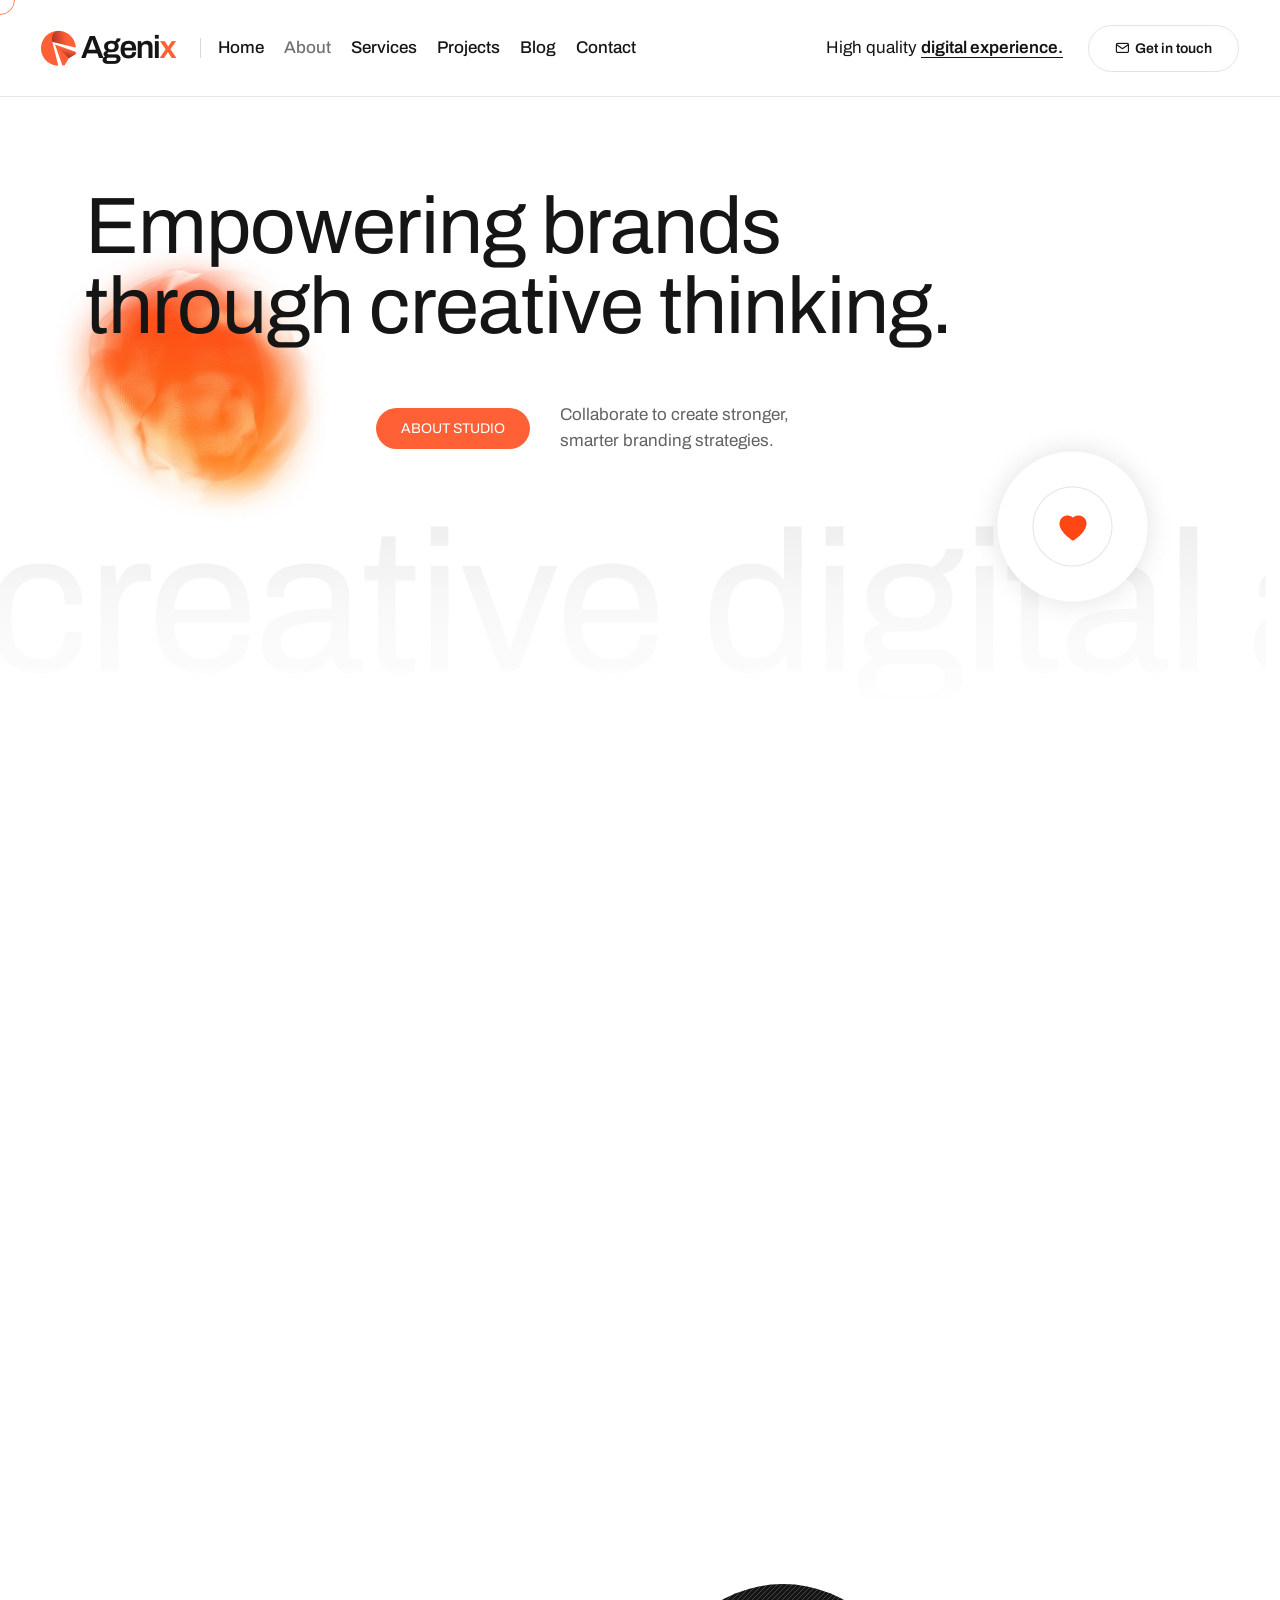
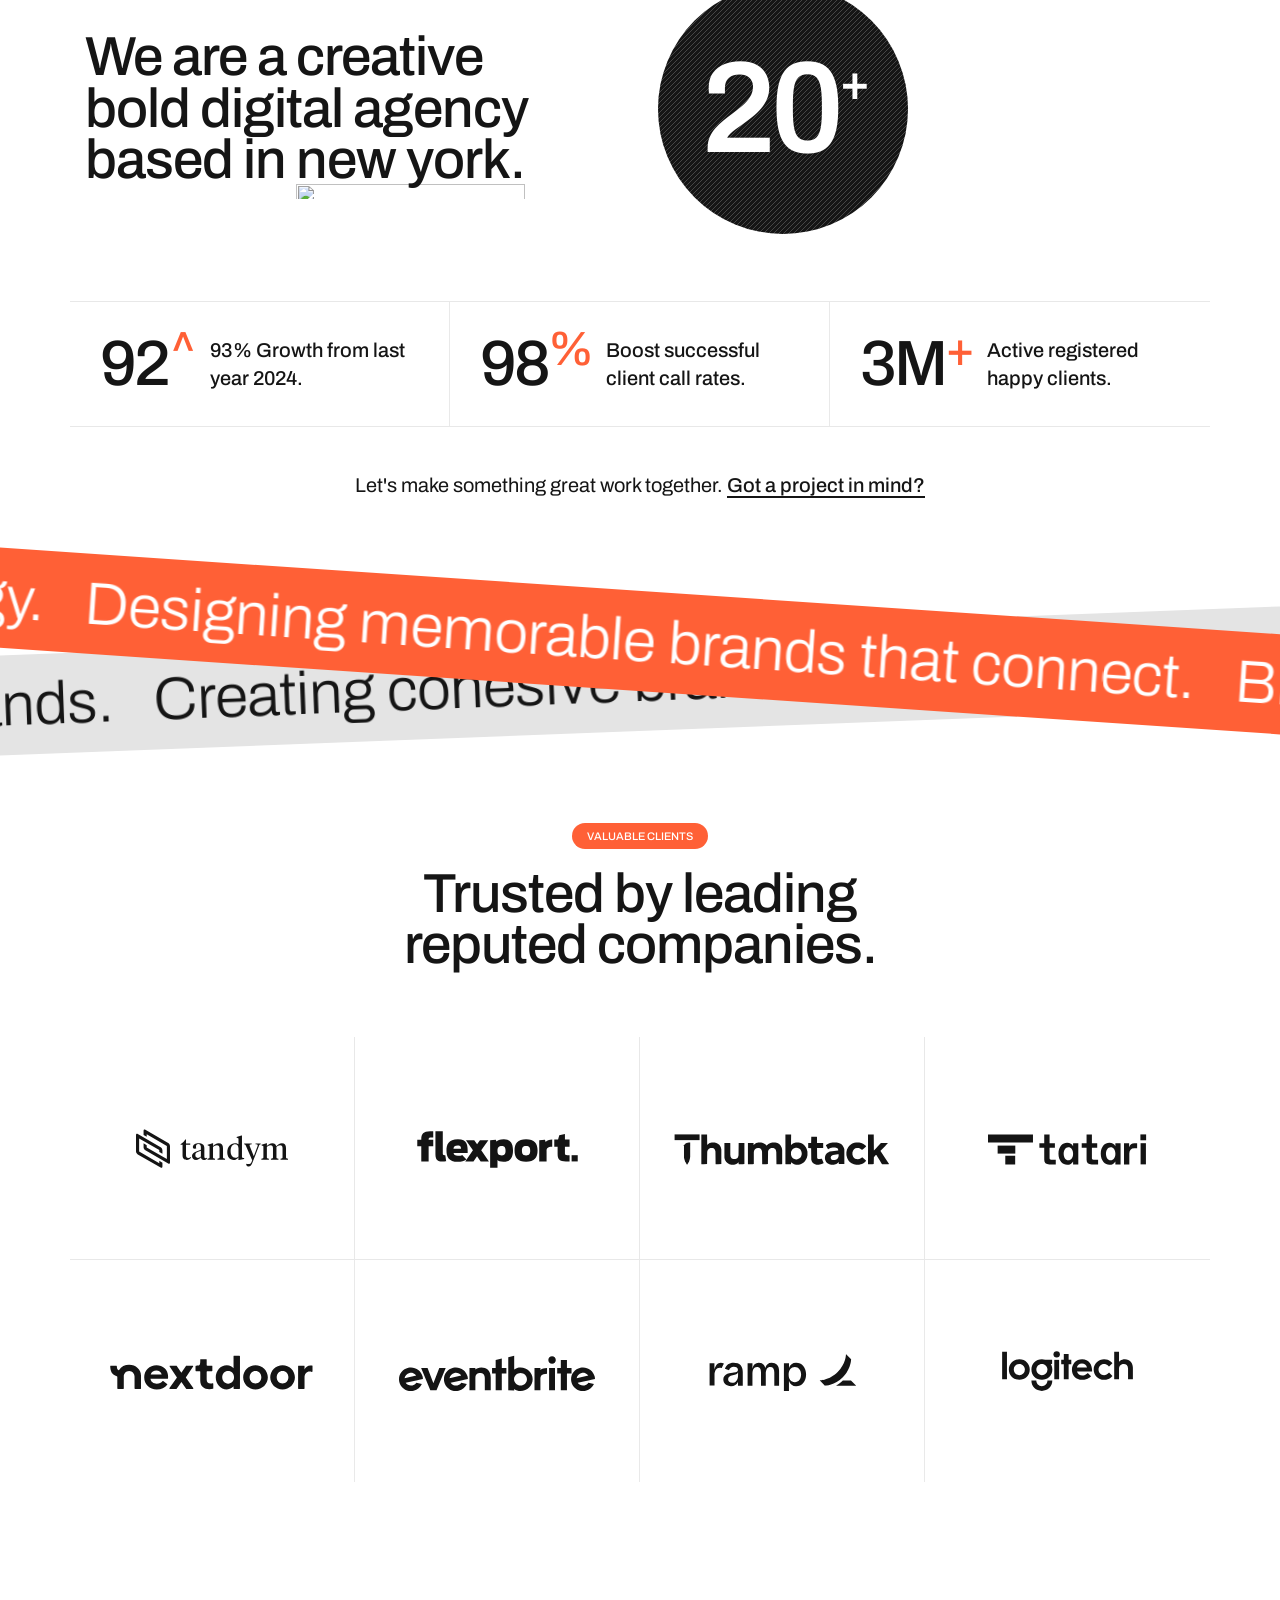
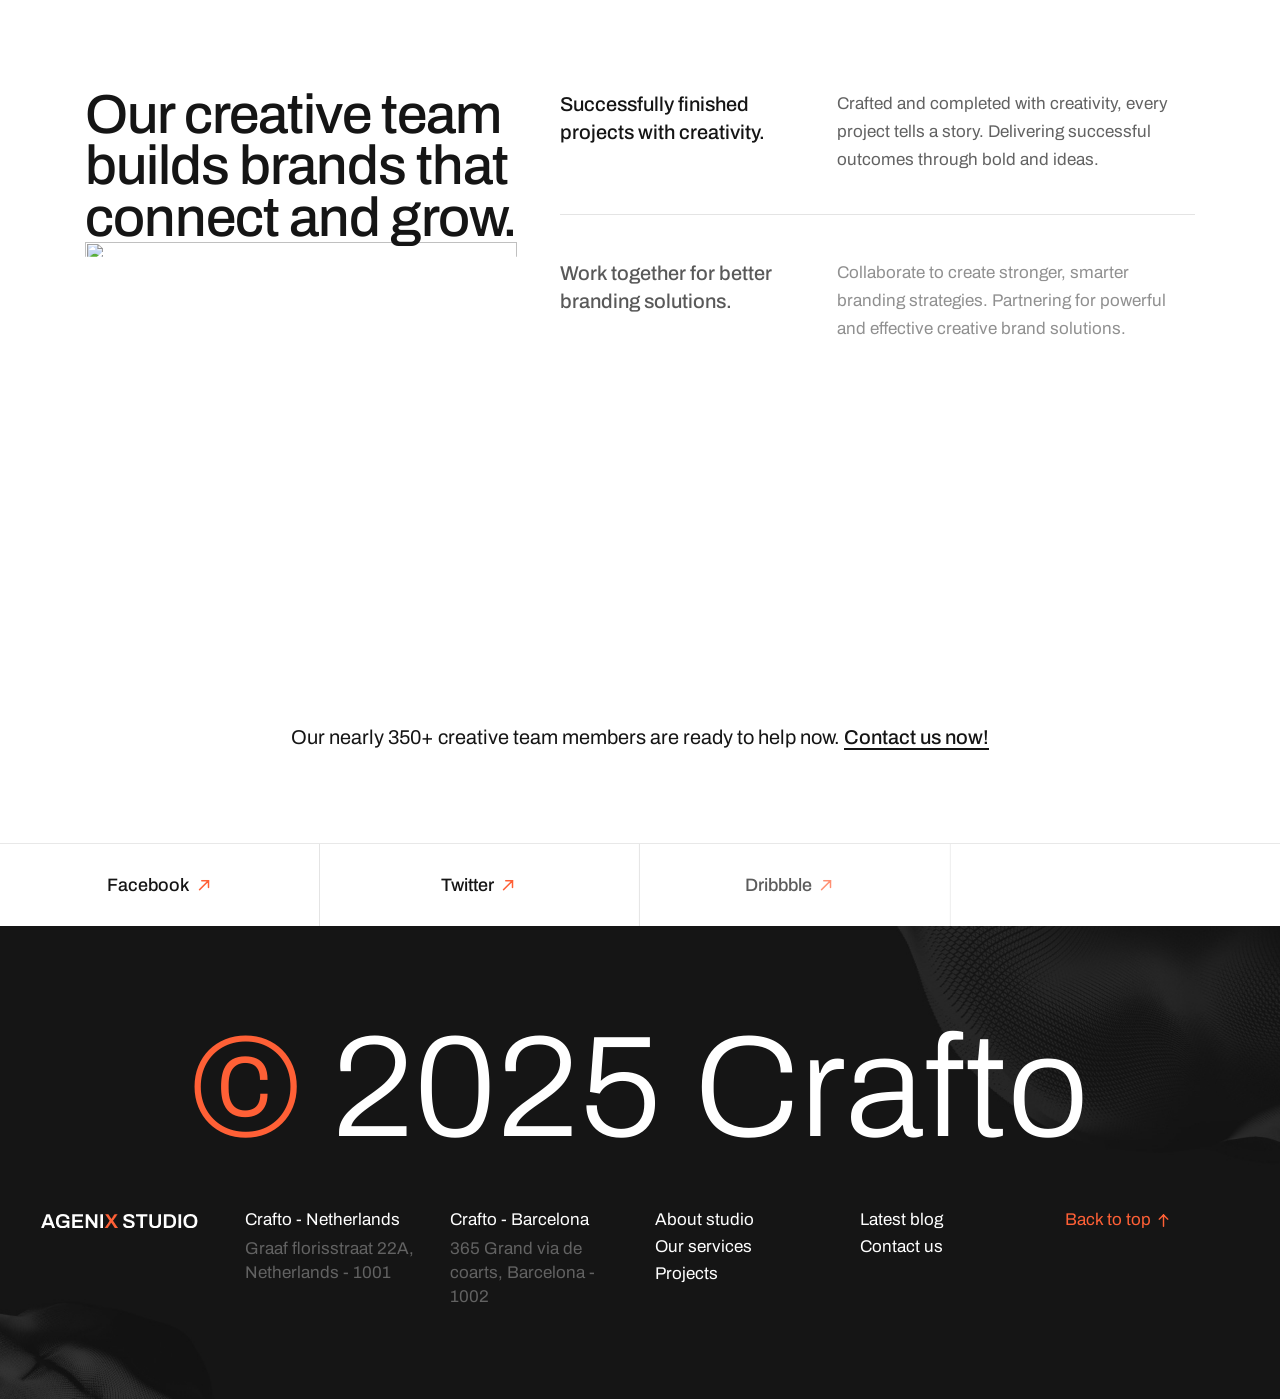
==== commit 9aa07f5d: "init-setup2" ====
--- a/demo-branding-studio-about.html
+++ b/demo-branding-studio-about.html
@@ -35,7 +35,7 @@
             <nav class="navbar navbar-expand-lg header-light bg-white border-bottom border-color-transparent-dark-very-light disable-fixed">
                 <div class="container-fluid">
                     <div class="col-auto">
-                        <a class="navbar-brand" href="demo-branding-studio.html" aria-label="logo">
+                        <a class="navbar-brand" href="index.html" aria-label="logo">
                             <img src="images/demo-branding-studio-logo-black.png" data-at2x="images/demo-branding-studio-logo-black@2x.png" alt="" class="default-logo">
                             <img src="images/demo-branding-studio-logo-black.png" data-at2x="images/demo-branding-studio-logo-black@2x.png" alt="" class="alt-logo">
                             <img src="images/demo-branding-studio-logo-black.png" data-at2x="images/demo-branding-studio-logo-black@2x.png" alt="" class="mobile-logo">
@@ -51,7 +51,7 @@
                         </button>
                         <div class="collapse navbar-collapse" id="navbarNav">
                             <ul class="navbar-nav">
-                                <li class="nav-item"><a href="demo-branding-studio.html" class="nav-link" aria-label="link">Home</a></li>
+                                <li class="nav-item"><a href="index.html" class="nav-link" aria-label="link">Home</a></li>
                                 <li class="nav-item"><a href="demo-branding-studio-about.html" class="nav-link" aria-label="link">About</a></li>
                                 <li class="nav-item"><a href="demo-branding-studio-services.html" class="nav-link" aria-label="link">Services</a></li>
                                 <li class="nav-item"><a href="demo-branding-studio-projects.html" class="nav-link" aria-label="link">Projects</a></li>
@@ -553,7 +553,7 @@
                 <div class="row justify-content-center pt-4 sm-pt-35px text-center text-md-start">
                     <!-- start footer logo -->
                     <div class="col-xl-2 col-md-4 lg-mb-30px">
-                        <a href="demo-branding-studio.html" class="footer-logo d-inline-block" aria-label="logo"><img src="images/demo-branding-studio-logo-white.png" data-at2x="images/demo-branding-studio-logo-white@2x.png" alt=""></a>
+                        <a href="index.html" class="footer-logo d-inline-block" aria-label="logo"><img src="images/demo-branding-studio-logo-white.png" data-at2x="images/demo-branding-studio-logo-white@2x.png" alt=""></a>
                     </div>
                     <!-- end footer logo -->
                     <!-- start footer address -->
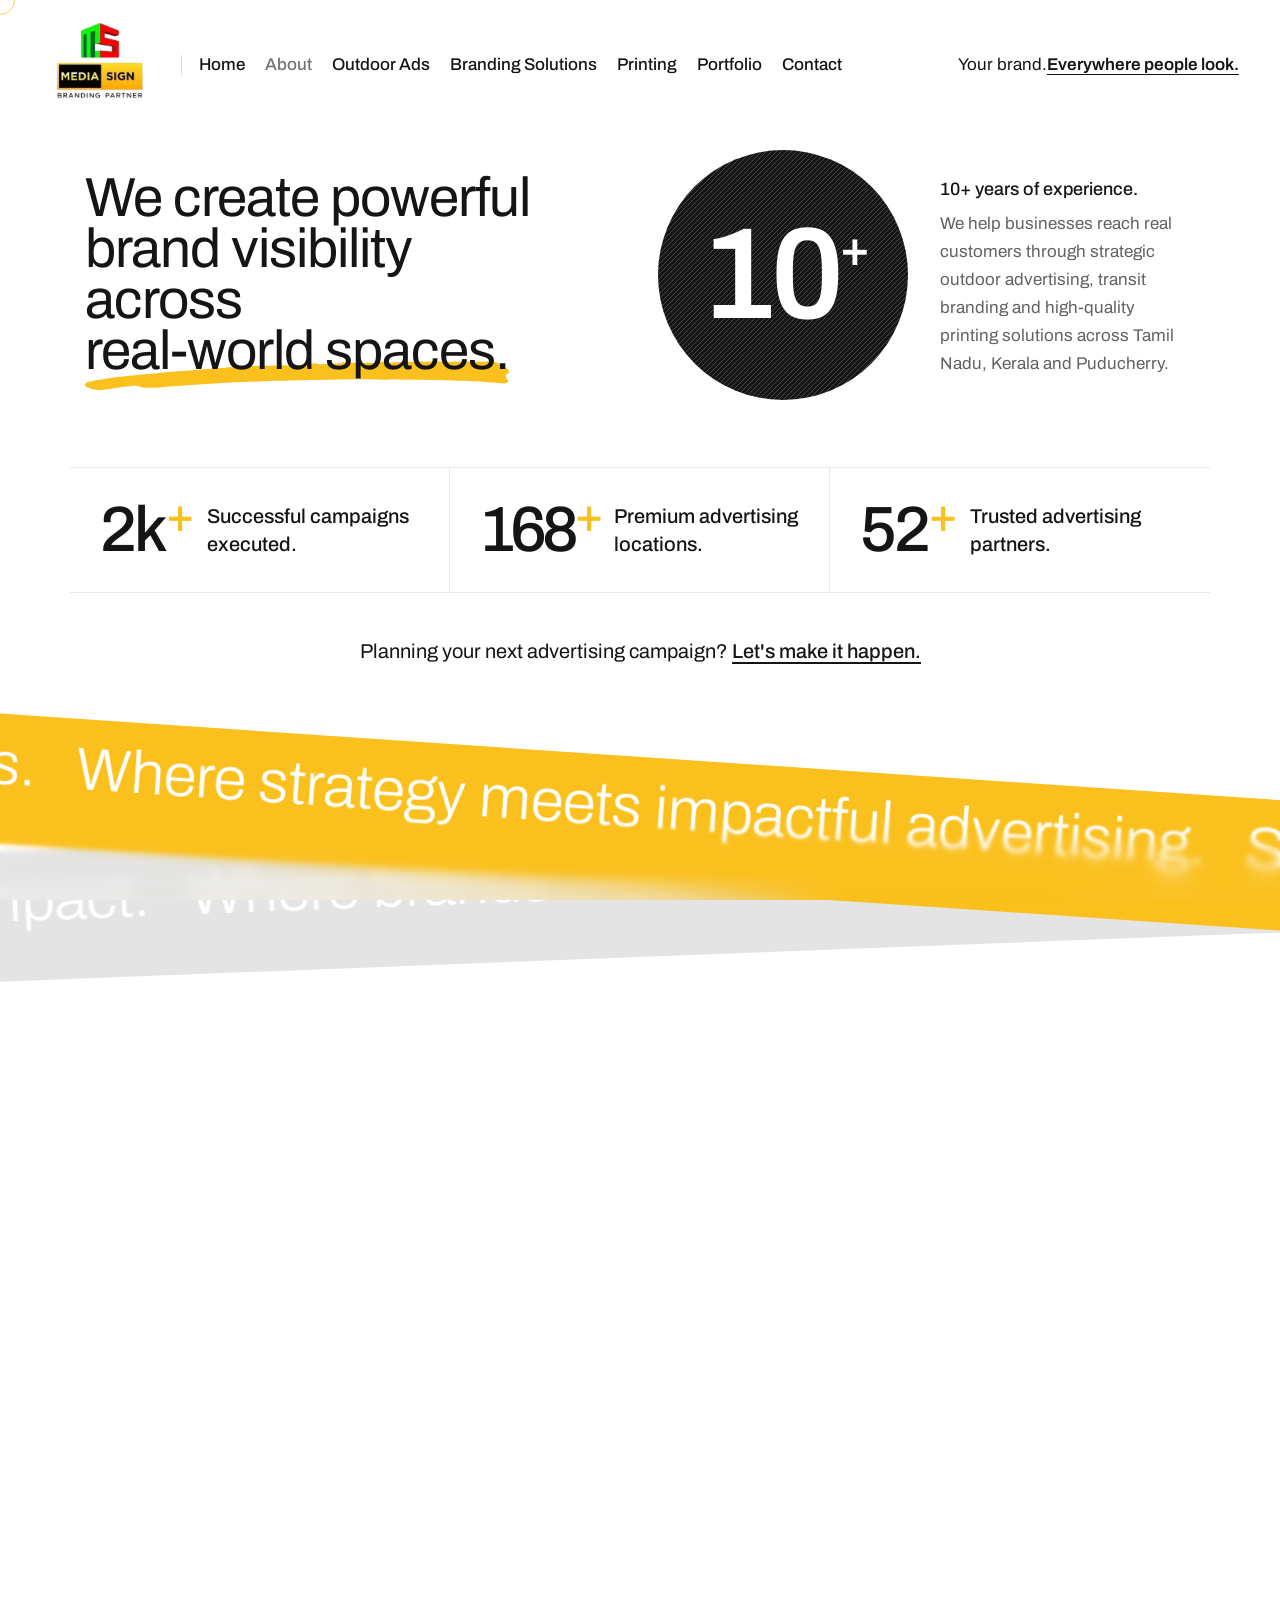
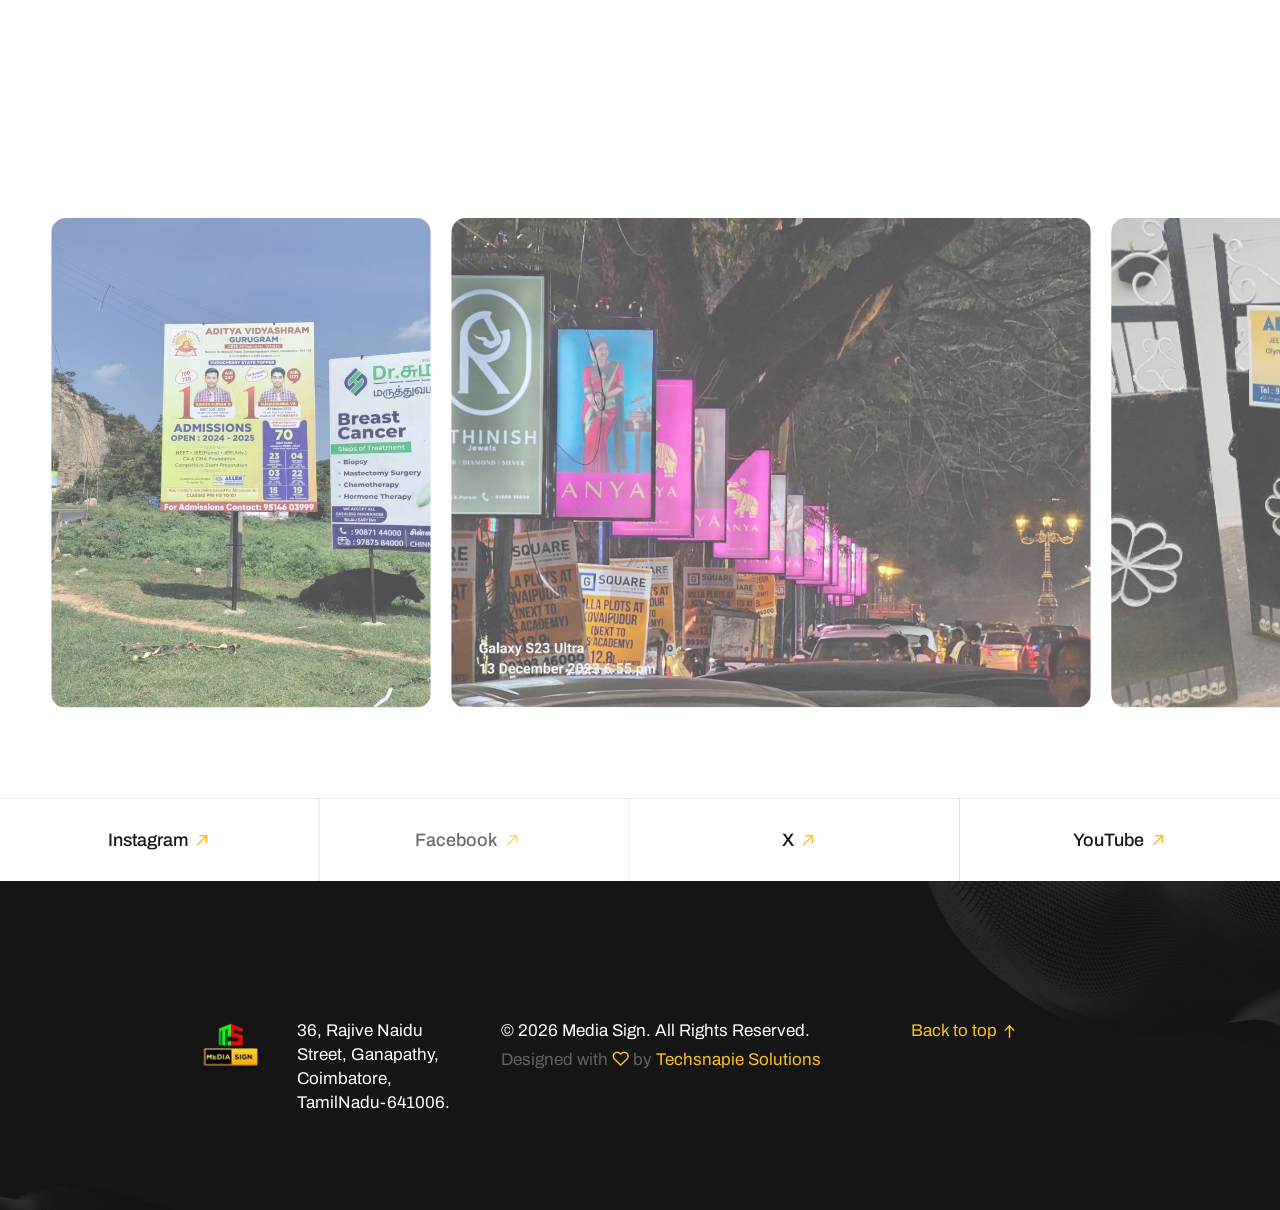
==== commit eb97f2be: "ch4" ====
--- a/demo-branding-studio-about.html
+++ b/demo-branding-studio-about.html
@@ -1,17 +1,18 @@
 ﻿<!doctype html>
 <html class="no-js" lang="en">
     <head>
-        <title>Crafto - The Multipurpose HTML5 Template</title>
+        <title>Media Sign - About Us</title>
         <meta charset="utf-8">
         <meta http-equiv="X-UA-Compatible" content="IE=edge" />
-        <meta name="author" content="ThemeZaa">
+        <meta name="author" content="Media Sign | Your Trusted Branding Partner" />
         <meta name="viewport" content="width=device-width,initial-scale=1.0" />
-        <meta name="description" content="Elevate your online presence with Crafto - a modern, versatile, multipurpose Bootstrap 5 responsive HTML5, SCSS template using highly creative 56+ ready demos.">
+        <meta name="description" content="Boost your business visibility with Media Sign - specialists in outdoor advertising, corporate branding, flex printing and ATL marketing campaigns across Tamil Nadu, Kerala and Puducherry.">
+        <meta name="keywords" content="how to advertise my business locally, advertising for new shop opening, marketing for new school admissions, real estate project promotion advertising, increase walk-in customers marketing, offline marketing services for business.">
         <!-- favicon icon -->
-        <link rel="shortcut icon" href="images/favicon.png">
-        <link rel="apple-touch-icon" href="images/apple-touch-icon-57x57.png">
-        <link rel="apple-touch-icon" sizes="72x72" href="images/apple-touch-icon-72x72.png">
-        <link rel="apple-touch-icon" sizes="114x114" href="images/apple-touch-icon-114x114.png">
+        <link rel="shortcut icon" href="images/Media-Sign-favicon.jpg">
+        <link rel="apple-touch-icon" href="images/Media-Sign-favicon.jpg">
+        <link rel="apple-touch-icon" sizes="72x72" href="images/Media-Sign-favicon.jpg">
+        <link rel="apple-touch-icon" sizes="114x114" href="images/Media-Sign-favicon.jpg">
         <!-- google fonts preconnect -->
         <link rel="preconnect" href="https://fonts.googleapis.com" crossorigin>
         <link rel="preconnect" href="https://fonts.gstatic.com" crossorigin>
@@ -30,15 +31,15 @@
         </div>
         <!-- end cursor -->
         <!-- start header -->
-        <header>
+        <header class="header-with-topbar">
             <!-- start navigation -->
-            <nav class="navbar navbar-expand-lg header-light bg-white border-bottom border-color-transparent-dark-very-light disable-fixed">
+            <nav class="navbar navbar-expand-lg header-light glass-navbar">
                 <div class="container-fluid">
                     <div class="col-auto">
                         <a class="navbar-brand" href="index.html" aria-label="logo">
-                            <img src="images/demo-branding-studio-logo-black.png" data-at2x="images/demo-branding-studio-logo-black@2x.png" alt="" class="default-logo">
-                            <img src="images/demo-branding-studio-logo-black.png" data-at2x="images/demo-branding-studio-logo-black@2x.png" alt="" class="alt-logo">
-                            <img src="images/demo-branding-studio-logo-black.png" data-at2x="images/demo-branding-studio-logo-black@2x.png" alt="" class="mobile-logo">
+                            <img src="images/Media-Sign-Logo.webp" data-at2x="images/Media-Sign-Logo.webp" alt="" class="default-logo">
+                            <img src="images/Media-Sign-Logo.webp" data-at2x="images/Media-Sign-Logo.webp" alt="" class="alt-logo">
+                            <img src="images/Media-Sign-Logo.webp" data-at2x="images/Media-Sign-Logo.webp" alt="" class="mobile-logo">
                         </a>
                     </div> 
                     <div class="col-auto menu-order left-nav">
@@ -51,26 +52,80 @@
                         </button>
                         <div class="collapse navbar-collapse" id="navbarNav">
                             <ul class="navbar-nav">
-                                <li class="nav-item"><a href="index.html" class="nav-link" aria-label="link">Home</a></li>
-                                <li class="nav-item"><a href="demo-branding-studio-about.html" class="nav-link" aria-label="link">About</a></li>
-                                <li class="nav-item"><a href="demo-branding-studio-services.html" class="nav-link" aria-label="link">Services</a></li>
-                                <li class="nav-item"><a href="demo-branding-studio-projects.html" class="nav-link" aria-label="link">Projects</a></li>
-                                <li class="nav-item"><a href="demo-branding-studio-blog.html" class="nav-link" aria-label="link">Blog</a></li>
-                                <li class="nav-item"><a href="demo-branding-studio-contact.html" class="nav-link" aria-label="link">Contact</a></li>
-                            </ul>
+
+    <li class="nav-item">
+        <a href="index.html" class="nav-link">Home</a>
+    </li>
+
+    <li class="nav-item">
+        <a href="demo-branding-studio-about.html" class="nav-link">About</a>
+    </li>
+    <li class="nav-item">
+        <a href="demo-branding-studio-outdoor.html" class="nav-link">Outdoor Ads</a>
+    </li>
+    <li class="nav-item">
+        <a href="demo-branding-studio-branding.html" class="nav-link">Branding Solutions</a>
+    </li>
+    <li class="nav-item">
+        <a href="demo-branding-studio-printing.html" class="nav-link">Printing</a>
+    </li>
+   
+    <!-- <li class="nav-item dropdown">
+        <a href="demo-branding-studio-outdoor.html" class="nav-link dropdown-toggle" data-bs-toggle="dropdown">
+            Outdoor Ads
+        </a>
+        <ul class="dropdown-menu">
+            <li><a class="dropdown-item" href="demo-branding-studio-outdoor.html">Hoarding Boards</a></li>
+            <li><a class="dropdown-item" href="demo-branding-studio-outdoor.html">Billboards</a></li>
+            <li><a class="dropdown-item" href="demo-branding-studio-outdoor.html">Pole Kiosk Ads</a></li>
+            <li><a class="dropdown-item" href="demo-branding-studio-outdoor.html">Bus Shelter Ads</a></li>
+            <li><a class="dropdown-item" href="demo-branding-studio-outdoor.html">Traffic Signal Ads</a></li>
+            <li><a class="dropdown-item" href="demo-branding-studio-outdoor.html">Theatre Ads</a></li>
+            <li><a class="dropdown-item" href="demo-branding-studio-outdoor.html">Railway Ads</a></li>
+        </ul>
+    </li> 
+
+    
+    <li class="nav-item dropdown">
+        <a href="demo-branding-studio-branding.html" class="nav-link dropdown-toggle" data-bs-toggle="dropdown">
+            Branding Solutions
+        </a>
+        <ul class="dropdown-menu">
+            <li><a class="dropdown-item" href="demo-branding-studio-branding.html">Mall Branding</a></li>
+            <li><a class="dropdown-item" href="demo-branding-studio-branding.html">Apartment Campaigns</a></li>
+            <li><a class="dropdown-item" href="demo-branding-studio-branding.html">Event Branding</a></li>
+            <li><a class="dropdown-item" href="demo-branding-studio-branding.html">Retail Store Launch</a></li>
+        </ul>
+    </li>
+
+   
+    <li class="nav-item dropdown">
+        <a href="demo-branding-studio-printing.html" class="nav-link dropdown-toggle" data-bs-toggle="dropdown">
+            Printing
+        </a>
+        <ul class="dropdown-menu">
+            <li><a class="dropdown-item" href="demo-branding-studio-printing.html">Flex Printing</a></li>
+            <li><a class="dropdown-item" href="demo-branding-studio-printing.html">Sunpack Boards</a></li>
+            <li><a class="dropdown-item" href="demo-branding-studio-printing.html">Sign Boards</a></li>
+            <li><a class="dropdown-item" href="demo-branding-studio-printing.html">Banners</a></li>
+        </ul>
+    </li> -->
+
+    <li class="nav-item">
+        <a href="demo-branding-studio-projects.html" class="nav-link">Portfolio</a>
+    </li>
+
+    <li class="nav-item">
+        <a href="demo-branding-studio-contact.html" class="nav-link">Contact</a>
+    </li>
+
+</ul>
                         </div>
                     </div>
                     <div class="col-auto ms-auto d-none d-lg-flex">
-                        <div class="header-icon">
-                            <span class="text-dark-gray d-none d-xl-block">High quality <span class="text-decoration-line-bottom fw-600">digital experience.</span></span>
-                            <div class="header-button ms-25px">
-                                <a href="demo-branding-studio-contact.html" class="btn border-1 btn-transparent-light-gray btn-medium btn-rounded left-icon btn-switch-text" aria-label="link">
-                                    <span>
-                                        <span><i class="feather icon-feather-mail"></i></span>
-                                        <span class="btn-double-text" data-text="Get in touch">Get in touch</span>
-                                    </span>
-                                </a>
-                            </div>
+                        <div class="header-icon ">
+                            <span class="text-dark-gray d-none d-xl-block">Your brand.<span class="text-decoration-line-bottom fw-600">Everywhere people look.</span></span>
+                            
                         </div>
                     </div>
                 </div>
@@ -79,51 +134,18 @@
         </header>
         <!-- end header -->
         <!-- start page title -->
-        <section class="pb-0 top-space-margin position-relative">
-            <div class="container page-title-extra-large position-relative">
-                <div class="row" data-anime='{ "el": "childs", "translateY": [30, 0], "opacity": [0,1], "duration": 600, "delay": 0, "staggervalue": 300, "easing": "easeOutQuad" }'>
-                    <div class="col-xxl-9 col-xl-10 text-center text-lg-start">
-                        <h2 class="text-dark-gray mb-6">Empowering brands through creative thinking.</h2>
-                    </div>
-                </div>
-                <div class="row align-items-center" data-anime='{ "el": "childs", "translateY": [30, 0], "opacity": [0,1], "duration": 600, "delay": 0, "staggervalue": 300, "easing": "easeOutQuad" }'>
-                    <div class="col-md-5 text-center text-md-end md-mb-15px">
-                        <h1 class="text-uppercase text-white bg-base-color border-radius-30px ps-25px pe-25px pt-10px pb-10px d-inline-block mb-0">About studio</h1>
-                    </div>
-                    <div class="col-xl-3 col-lg-4 col-md-5 last-paragraph-no-margin text-center text-md-start">
-                        <p class="lh-26 w-90 sm-w-100">Collaborate to create stronger, smarter branding strategies.</p>
-                    </div>
-                </div>
-                <div class="position-absolute right-minus-120px xxl-right-0px xl-right-30px bottom-minus-180px z-index-1 d-none d-md-flex flex-column align-items-center justify-content-center">
-                    <img src="images/demo-branding-studio-about-01.png" class="position-absolute" alt="">
-                    <img src="images/demo-branding-studio-about-02.png" class="animation-rotation" alt="">
-                </div>
-            </div>
-            <img class="position-absolute left-30px top-130px z-index-minus-2 w-25" src="images/demo-branding-studio-bg-01.jpg" alt="" data-bottom-top="transform:scale(0.5, 0.5)" data-top-bottom="transform:scale(1.2, 1.2)">
-        </section>
+        
         <!-- end page title -->
         <!-- start section -->
-        <section class="pt-50px overflow-hidden">
-            <div class="container-fluid p-0">
-                <div class="row g-0">
-                    <div class="col-12 text-center opacity-8">
-                        <div class="fs-200 lh-200 lg-fs-150 sm-w-100 ls-minus-3px text-gradient-light-gray-white text-white-space-nowrap" data-bottom-top="transform: translate3d(-50px, 0px, 0px);" data-top-bottom="transform: translate3d(50px, 0px, 0px);">creative digital agency</div>
-                    </div>
-                </div>
-            </div>
-        </section>
-        <!-- end section -->
+        
+        <!-- end section -->
+        
         <!-- start section -->
-        <section class="pt-0 position-relative overflow-hidden">
-            <div class="one-third-screen lg-h-600px sm-h-350px skrollr-parallax magic-cursor round-cursor mx-auto border-radius-15px lg-no-border-radius" data-bottom-top="width: 54%" data-center-top="width: 92%;" data-parallax-background-ratio="0.5" style="background-image: url('https://placehold.co/1920x1100')"></div>
-        </section>
-        <!-- end section -->
-        <!-- start section -->
-        <section class="py-0">
+        <section class="py-01">
             <div class="container">
-                <div class="row align-items-center mb-6 sm-mb-50px">
+                <div class="row align-items-center mb-6 sm-mb-50px ">
                     <div class="col-xl-5 col-lg-5 md-mb-50px sm-mb-30px text-center text-md-start">
-                        <h2 class="fw-500 text-dark-gray mb-0">We are a creative bold digital agency based in <span class="highlight-separator mb-0 pb-0" data-shadow-animation="true" data-animation-delay="500">new york.<span><img src="images/highlight-separator-08.svg" alt=""></span></span></h2>
+                        <h2 class="fw-490 text-dark-gray mb-0">We create powerful brand visibility across <span class="highlight-separator mb-0 pb-0" data-shadow-animation="true" data-animation-delay="500">real-world spaces.<span><img src="images/highlight-separator-updated.svg" alt=""></span></span></h2>
                     </div>
                     <div class="col-xl-6 col-lg-7 offset-xl-1 last-paragraph-no-margin">
                         <div class="row align-items-center">
@@ -134,7 +156,7 @@
                                             <div class="atropos-inner text-center overflow-visible">
                                                 <div data-atropos-offset="-5" class="position-relative">
                                                     <span class="w-250px h-250px rounded-circle d-flex align-items-center justify-content-center bg-dark-gray bg-sliding-line-dark-gray">
-                                                        <span class="fs-130 fw-600 ls-minus-6px text-white d-flex w-100 justify-content-center">20<sub class="fs-50">+</sub></span>
+                                                        <span class="fs-130 fw-600 ls-minus-6px text-white d-flex w-100 justify-content-center">10<sub class="fs-50">+</sub></span>
                                                     </span>
                                                 </div>
                                             </div>
@@ -143,8 +165,8 @@
                                 </div>
                             </div>
                             <div class="col-xl-6 col-lg-6 col-md-7 text-center text-md-start" data-anime='{ "el": "childs", "translateY": [-15, 0], "opacity": [0,1], "duration": 800, "delay": 200, "staggervalue": 300, "easing": "easeOutQuad" }'>
-                                <span class="fs-18 lh-32 fw-500 text-dark-gray d-block mb-5px">20+ years of experience.</span>
-                                <p>We are dedicated to providing outstanding digital and design services meet the functional.</p>
+                                <span class="fs-18 lh-32 fw-500 text-dark-gray d-block mb-5px">10+ years of experience.</span>
+                                <p>We help businesses reach real customers through strategic outdoor advertising, transit branding and high-quality printing solutions across Tamil Nadu, Kerala and Puducherry.</p>
                             </div>
                         </div>
                     </div>
@@ -152,26 +174,26 @@
                 <div class="row row-cols-1 row-cols-lg-3 border-top border-bottom border-color-transparent-dark-very-light">
                     <div class="col p-50px xl-p-30px lg-ps-20px lg-pe-20px border-end md-border-end-0 md-border-bottom border-color-transparent-dark-very-light">
                         <div class="d-flex flex-column flex-lg-row justify-content-center align-items-center">
-                            <h2 class="h1 fw-500 ls-minus-3px text-dark-gray flex-shrink-0 mb-0 me-15px">92<sup class="top-minus-20px text-base-color">^</sup></h2>
-                            <span class="fs-20 fw-500 text-dark-gray d-block">93% Growth from last year 2024.</span>
+                            <h2 class="h1 fw-500 ls-minus-3px text-dark-gray flex-shrink-0 mb-0 me-15px">2k<sup class="top-minus-20px text-base-color">+</sup></h2>
+                            <span class="fs-20 fw-500 text-dark-gray d-block">Successful campaigns executed.</span>
                         </div>
                     </div>
                     <div class="col p-50px xl-p-30px lg-ps-20px lg-pe-20px border-end md-border-end-0 md-border-bottom border-color-transparent-dark-very-light">
                         <div class="d-flex flex-column flex-lg-row justify-content-center align-items-center">
-                            <h2 class="h1 fw-500 ls-minus-3px text-dark-gray flex-shrink-0 mb-0 me-15px">98<sup class="top-minus-20px text-base-color">%</sup></h2>
-                            <span class="fs-20 fw-500 text-dark-gray d-block">Boost successful client call rates.</span>
+                            <h2 class="h1 fw-500 ls-minus-5px text-dark-gray flex-shrink-0 mb-0 me-15px">168<sup class="top-minus-20px text-base-color">+</sup></h2>
+                            <span class="fs-20 fw-500 text-dark-gray d-block">Premium advertising locations.</span>
                         </div>
                     </div>
                     <div class="col p-50px xl-p-30px lg-ps-20px lg-pe-20px">
                         <div class="d-flex flex-column flex-lg-row justify-content-center align-items-center">
-                            <h2 class="h1 fw-500 ls-minus-3px text-dark-gray flex-shrink-0 mb-0 me-15px">3M<sup class="top-minus-20px text-base-color">+</sup></h2>
-                            <span class="fs-20 fw-500 text-dark-gray d-block">Active registered happy clients.</span>
+                            <h2 class="h1 fw-500 ls-minus-3px text-dark-gray flex-shrink-0 mb-0 me-15px">52<sup class="top-minus-20px text-base-color">+</sup></h2>
+                            <span class="fs-20 fw-500 text-dark-gray d-block">Trusted advertising partners.</span>
                         </div>
                     </div>
                 </div>
                 <div class="row mt-4 md-mt-50px">
                     <div class="col-12 text-center">
-                        <span class="fs-20 text-dark-gray">Let's make something great work together. <a href="demo-branding-studio-contact.html" class="text-dark-gray text-dark-gray-hover text-decoration-line-bottom border-2 border-color-dark-gray fw-500">Got a project in mind?</a></span>
+                        <span class="fs-20 text-dark-gray">Planning your next advertising campaign? <a href="demo-branding-studio-contact.html" class="text-dark-gray text-dark-gray-hover text-decoration-line-bottom border-2 border-color-dark-gray fw-500">Let's make it happen.</a></span>
                     </div>
                 </div>
             </div>
@@ -186,42 +208,42 @@
                             <div class="swiper-wrapper marquee-slide">
                                 <!-- start slider item -->
                                 <div class="swiper-slide">
-                                    <div class="fs-60 fw-300 text-white pt-10px pb-10px">Building brands with soul and strategy.</div>
-                                </div>
-                                <!-- end slider item -->
-                                <!-- start slider item -->
-                                <div class="swiper-slide">
-                                    <div class="fs-60 fw-300 text-white pt-10px pb-10px">Designing memorable brands that connect.</div>
-                                </div>
-                                <!-- end slider item -->
-                                <!-- start slider item -->
-                                <div class="swiper-slide">
-                                    <div class="fs-60 fw-300 text-white pt-10px pb-10px">Branding solutions that drive growth.</div>
-                                </div>
-                                <!-- end slider item -->
-                                <!-- start slider item -->
-                                <div class="swiper-slide">
-                                    <div class="fs-60 fw-300 text-white pt-10px pb-10px">Smart branding for the modern world.</div>
+                                    <div class="fs-60 fw-300 text-white pt-10px pb-10px">Crafting visibility that elevates brands.</div>
+                                </div>
+                                <!-- end slider item -->
+                                <!-- start slider item -->
+                                <div class="swiper-slide">
+                                    <div class="fs-60 fw-300 text-white pt-10px pb-10px">Where strategy meets impactful advertising.</div>
+                                </div>
+                                <!-- end slider item -->
+                                <!-- start slider item -->
+                                <div class="swiper-slide">
+                                    <div class="fs-60 fw-300 text-white pt-10px pb-10px">Shaping brand presence in the real world.</div>
+                                </div>
+                                <!-- end slider item -->
+                                <!-- start slider item -->
+                                <div class="swiper-slide">
+                                    <div class="fs-60 fw-300 text-white pt-10px pb-10px">Transforming spaces into brand experiences.</div>
                                 </div>
                                 <!-- end slider item -->
                                  <!-- start slider item -->
                                 <div class="swiper-slide">
-                                    <div class="fs-60 fw-300 text-white pt-10px pb-10px">Building brands with soul and strategy.</div>
-                                </div>
-                                <!-- end slider item -->
-                                <!-- start slider item -->
-                                <div class="swiper-slide">
-                                    <div class="fs-60 fw-300 text-white pt-10px pb-10px">Designing memorable brands that connect.</div>
-                                </div>
-                                <!-- end slider item -->
-                                <!-- start slider item -->
-                                <div class="swiper-slide">
-                                    <div class="fs-60 fw-300 text-white pt-10px pb-10px">Branding solutions that drive growth.</div>
-                                </div>
-                                <!-- end slider item -->
-                                <!-- start slider item -->
-                                <div class="swiper-slide">
-                                    <div class="fs-60 fw-300 text-white pt-10px pb-10px">Smart branding for the modern world.</div>
+                                    <div class="fs-60 fw-300 text-white pt-10px pb-10px">Strategic branding for brands that lead.</div>
+                                </div>
+                                <!-- end slider item -->
+                                <!-- start slider item -->
+                                <div class="swiper-slide">
+                                    <div class="fs-60 fw-300 text-white pt-10px pb-10px">Elevating businesses through powerful visibility.</div>
+                                </div>
+                                <!-- end slider item -->
+                                <!-- start slider item -->
+                                <div class="swiper-slide">
+                                    <div class="fs-60 fw-300 text-white pt-10px pb-10px">Designed for attention. Built for impact.</div>
+                                </div>
+                                <!-- end slider item -->
+                                <!-- start slider item -->
+                                <div class="swiper-slide">
+                                    <div class="fs-60 fw-300 text-white pt-10px pb-10px">Where brands meet their audience.</div>
                                 </div>
                                 <!-- end slider item -->
                             </div> 
@@ -232,42 +254,42 @@
                             <div class="swiper-wrapper marquee-slide">
                                 <!-- start slider item -->
                                 <div class="swiper-slide">
-                                    <div class="fs-60 fw-300 text-dark-gray pt-10px pb-10px">Elevating brands through design thinking.</div>
-                                </div>
-                                <!-- end slider item -->
-                                <!-- start slider item -->
-                                <div class="swiper-slide">
-                                    <div class="fs-60 fw-300 text-dark-gray pt-10px pb-10px">Crafting identities that stand out.</div>
-                                </div>
-                                <!-- end slider item -->
-                                <!-- start slider item -->
-                                <div class="swiper-slide">
-                                    <div class="fs-60 fw-300 text-dark-gray pt-10px pb-10px">Where ideas become iconic brands.</div>
-                                </div>
-                                <!-- end slider item -->
-                                <!-- start slider item -->
-                                <div class="swiper-slide">
-                                    <div class="fs-60 fw-300 text-dark-gray pt-10px pb-10px">Creating cohesive brand experiences.</div>
+                                    <div class="fs-60 fw-300 text-white pt-10px pb-10px">Crafting visibility that elevates brands.</div>
+                                </div>
+                                <!-- end slider item -->
+                                <!-- start slider item -->
+                                <div class="swiper-slide">
+                                    <div class="fs-60 fw-300 text-white pt-10px pb-10px">Where strategy meets impactful advertising.</div>
+                                </div>
+                                <!-- end slider item -->
+                                <!-- start slider item -->
+                                <div class="swiper-slide">
+                                    <div class="fs-60 fw-300 text-white pt-10px pb-10px">Shaping brand presence in the real world.</div>
+                                </div>
+                                <!-- end slider item -->
+                                <!-- start slider item -->
+                                <div class="swiper-slide">
+                                    <div class="fs-60 fw-300 text-white pt-10px pb-10px">Transforming spaces into brand experiences.</div>
                                 </div>
                                 <!-- end slider item -->
                                  <!-- start slider item -->
                                 <div class="swiper-slide">
-                                    <div class="fs-60 fw-300 text-dark-gray pt-10px pb-10px">Elevating brands through design thinking.</div>
-                                </div>
-                                <!-- end slider item -->
-                                <!-- start slider item -->
-                                <div class="swiper-slide">
-                                    <div class="fs-60 fw-300 text-dark-gray pt-10px pb-10px">Crafting identities that stand out.</div>
-                                </div>
-                                <!-- end slider item -->
-                                <!-- start slider item -->
-                                <div class="swiper-slide">
-                                    <div class="fs-60 fw-300 text-dark-gray pt-10px pb-10px">Where ideas become iconic brands.</div>
-                                </div>
-                                <!-- end slider item -->
-                                <!-- start slider item -->
-                                <div class="swiper-slide">
-                                    <div class="fs-60 fw-300 text-dark-gray pt-10px pb-10px">Creating cohesive brand experiences.</div>
+                                    <div class="fs-60 fw-300 text-white pt-10px pb-10px">Strategic branding for brands that lead.</div>
+                                </div>
+                                <!-- end slider item -->
+                                <!-- start slider item -->
+                                <div class="swiper-slide">
+                                    <div class="fs-60 fw-300 text-white pt-10px pb-10px">Elevating businesses through powerful visibility.</div>
+                                </div>
+                                <!-- end slider item -->
+                                <!-- start slider item -->
+                                <div class="swiper-slide">
+                                    <div class="fs-60 fw-300 text-white pt-10px pb-10px">Designed for attention. Built for impact.</div>
+                                </div>
+                                <!-- end slider item -->
+                                <!-- start slider item -->
+                                <div class="swiper-slide">
+                                    <div class="fs-60 fw-300 text-white pt-10px pb-10px">Where brands meet their audience.</div>
                                 </div>
                                 <!-- end slider item -->
                             </div> 
@@ -283,63 +305,63 @@
                 <div class="row justify-content-center mb-35px sm-mb-0">
                     <div class="col-lg-7 text-center" data-anime='{ "el": "childs", "translateY": [30, 0], "opacity": [0,1], "duration": 600, "delay":0, "staggervalue": 300, "easing": "easeOutQuad" }'>
                         <div class="fs-11 lh-26 fw-500 text-uppercase text-white bg-base-color border-radius-30px ps-15px pe-15px mb-20px d-inline-block">Valuable clients</div>
-                        <h2 class="fw-500 text-dark-gray">Trusted by leading <span class="highlight-separator pb-0" data-shadow-animation="true" data-animation-delay="1500">reputed companies.<span><img src="images/highlight-separator-05.svg" alt=""></span></span></h2>
+                        <h2 class="fw-500 text-dark-gray">Trusted by leading <span class="highlight-separator pb-0" data-shadow-animation="true" data-animation-delay="1500">reputed companies.<span><img src="images/highlight-separator-updated.svg" alt=""></span></span></h2>
                     </div>
                 </div>
                 <div class="row row-cols-1 row-cols-lg-4 row-cols-md-4 row-cols-sm-2 clients-style-04 z-index-9" data-anime='{ "translateY": [0, 0], "opacity": [0,1], "duration": 600, "delay":0, "staggervalue": 300, "easing": "easeOutQuad" }'>
                     <!-- start client item -->
                     <div class="col text-center border-end border-bottom border-color-transparent-dark-very-light xs-border-end-0 transition-inner-all pt-8 pb-8 md-pt-5 md-pb-5 sm-pt-30px sm-pb-30px">
                         <div class="client-box">
-                            <a href="#"><img src="images/demo-branding-studio-client-01.svg" class="h-40px" alt="" /></a>
+                            <a href="#"><img src="images/logo1.png" class="h-40px" alt="" /></a>
                         </div>
                     </div>
                     <!-- end client item -->
                     <!-- start client item -->
                     <div class="col text-center border-end border-bottom border-color-transparent-dark-very-light xs-border-end-0 transition-inner-all pt-8 pb-8 md-pt-5 md-pb-5 sm-pt-30px sm-pb-30px">
                         <div class="client-box">
-                            <a href="#"><img src="images/demo-branding-studio-client-02.svg" class="h-40px" alt="" /></a>
+                            <a href="#"><img src="images/logo2.png" class="h-40px" alt="" /></a>
                         </div>
                     </div>
                     <!-- end client item -->
                     <!-- start client item -->
                     <div class="col text-center border-end border-bottom border-color-transparent-dark-very-light xs-border-end-0 transition-inner-all pt-8 pb-8 md-pt-5 md-pb-5 sm-pt-30px sm-pb-30px">
                         <div class="client-box">
-                            <a href="#"><img src="images/demo-branding-studio-client-03.svg" class="h-40px" alt="" /></a>
+                            <a href="#"><img src="images/logo3.png" class="h-40px" alt="" /></a>
                         </div>
                     </div>
                     <!-- end client item -->
                     <!-- start client item -->
                     <div class="col text-center border-bottom border-color-transparent-dark-very-light xs-border-end-0 transition-inner-all pt-8 pb-8 md-pt-5 md-pb-5 sm-pt-30px sm-pb-30px">
                         <div class="client-box">
-                            <a href="#"><img src="images/demo-branding-studio-client-04.svg" class="h-40px" alt="" /></a>
+                            <a href="#"><img src="images/logo4.png" class="h-40px" alt="" /></a>
                         </div>
                     </div>
                     <!-- end client item -->
                     <!-- start client item -->
                     <div class="col text-center border-end border-color-transparent-dark-very-light xs-border-end-0 sm-border-bottom transition-inner-all pt-8 pb-8 md-pt-5 md-pb-5 sm-pt-30px sm-pb-30px">
                         <div class="client-box">
-                            <a href="#"><img src="images/demo-branding-studio-client-05.svg" class="h-40px" alt="" /></a>
+                            <a href="#"><img src="images/logo5.png" class="h-60px" alt="" /></a>
                         </div>
                     </div>
                     <!-- end client item -->
                     <!-- start client item -->
                     <div class="col text-center border-end border-color-transparent-dark-very-light xs-border-end-0 sm-border-bottom transition-inner-all pt-8 pb-8 md-pt-5 md-pb-5 sm-pt-30px sm-pb-30px">
                         <div class="client-box">
-                            <a href="#"><img src="images/demo-branding-studio-client-06.svg" class="h-40px" alt="" /></a>
+                            <a href="#"><img src="images/logo6.png" class="h-60px" alt="" /></a>
                         </div>
                     </div>
                     <!-- end client item -->
                     <!-- start client item -->
                     <div class="col text-center border-end border-color-transparent-dark-very-light xs-border-end-0 sm-border-bottom transition-inner-all pt-8 pb-8 md-pt-5 md-pb-5 sm-pt-30px sm-pb-30px">
                         <div class="client-box">
-                            <a href="#"><img src="images/demo-branding-studio-client-07.svg" class="h-40px" alt="" /></a>
+                            <a href="#"><img src="images/logo7.png" class="h-60px" alt="" /></a>
                         </div>
                     </div>
                     <!-- end client item -->
                     <!-- start client item -->
                     <div class="col text-center transition-inner-all pt-8 pb-8 md-pt-5 md-pb-5 sm-pt-30px sm-pb-30px">
                         <div class="client-box">
-                            <a href="#"><img src="images/demo-branding-studio-client-08.svg" class="h-40px" alt="" /></a>
+                            <a href="#"><img src="images/logo8.webp" class="h-60px" alt="" /></a>
                         </div>
                     </div>
                     <!-- end client item -->
@@ -357,42 +379,42 @@
                                 <div class="swiper-wrapper">
                                     <!-- start content carousal item -->
                                     <div class="swiper-slide">
-                                        <img src="https://placehold.co/380x490" class="border-radius-15px sm-h-250px" alt="" />
-                                    </div>
-                                    <!-- end content carousal item -->
-                                    <!-- start content carousal item -->
-                                    <div class="swiper-slide">
-                                        <img src="https://placehold.co/640x490" class="border-radius-15px sm-h-250px" alt="" />
-                                    </div>
-                                    <!-- end content carousal item -->
-                                    <!-- start content carousal item -->
-                                    <div class="swiper-slide">
-                                        <img src="https://placehold.co/380x490" class="border-radius-15px sm-h-250px" alt="" />
-                                    </div>
-                                    <!-- end content carousal item -->
-                                    <!-- start content carousal item -->
-                                    <div class="swiper-slide">
-                                        <img src="https://placehold.co/640x490" class="border-radius-15px sm-h-250px" alt="" />
-                                    </div>
-                                    <!-- end content carousal item -->
-                                    <!-- start content carousal item -->
-                                    <div class="swiper-slide">
-                                        <img src="https://placehold.co/380x490" class="border-radius-15px sm-h-250px" alt="" />
-                                    </div>
-                                    <!-- end content carousal item -->
-                                    <!-- start content carousal item -->
-                                    <div class="swiper-slide">
-                                        <img src="https://placehold.co/640x490" class="border-radius-15px sm-h-250px" alt="" />
-                                    </div>
-                                    <!-- end content carousal item -->
-                                    <!-- start content carousal item -->
-                                    <div class="swiper-slide">
-                                        <img src="https://placehold.co/380x490" class="border-radius-15px sm-h-250px" alt="" />
-                                    </div>
-                                    <!-- end content carousal item -->
-                                    <!-- start content carousal item -->
-                                    <div class="swiper-slide">
-                                        <img src="https://placehold.co/640x490" class="border-radius-15px sm-h-250px" alt="" />
+                                        <img src="images/about1.svg" class="border-radius-15px sm-h-250px" alt="" />
+                                    </div>
+                                    <!-- end content carousal item -->
+                                    <!-- start content carousal item -->
+                                    <div class="swiper-slide">
+                                        <img src="images/about2.svg" class="border-radius-15px sm-h-250px" alt="" />
+                                    </div>
+                                    <!-- end content carousal item -->
+                                    <!-- start content carousal item -->
+                                    <div class="swiper-slide">
+                                        <img src="images/about3.svg" class="border-radius-15px sm-h-250px" alt="" />
+                                    </div>
+                                    <!-- end content carousal item -->
+                                    <!-- start content carousal item -->
+                                    <div class="swiper-slide">
+                                        <img src="images/about4.svg" class="border-radius-15px sm-h-250px" alt="" />
+                                    </div>
+                                    <!-- end content carousal item -->
+                                    <!-- start content carousal item -->
+                                    <div class="swiper-slide">
+                                        <img src="images/about5.svg" class="border-radius-15px sm-h-250px" alt="" />
+                                    </div>
+                                    <!-- end content carousal item -->
+                                    <!-- start content carousal item -->
+                                    <div class="swiper-slide">
+                                        <img src="images/about6.svg" class="border-radius-15px sm-h-250px" alt="" />
+                                    </div>
+                                    <!-- end content carousal item -->
+                                    <!-- start content carousal item -->
+                                    <div class="swiper-slide">
+                                        <img src="images/about7.svg" class="border-radius-15px sm-h-250px" alt="" />
+                                    </div>
+                                    <!-- end content carousal item -->
+                                    <!-- start content carousal item -->
+                                    <div class="swiper-slide">
+                                        <img src="images/about8.svg" class="border-radius-15px sm-h-250px" alt="" />
                                     </div>
                                     <!-- end content carousal item -->
                                 </div>
@@ -404,49 +426,13 @@
         </section>
         <!-- end section -->
         <!-- start section -->
-        <section class="py-0">
-            <div class="container">
-                <div class="row">
-                    <div class="col-xl-5 lg-mb-50px" data-anime='{ "el": "childs", "translateY": [15, 0], "opacity": [0,1], "duration": 600, "delay": 0, "staggervalue": 300, "easing": "easeOutQuad" }'> 
-                        <h2 class="fw-500 text-dark-gray mb-0">Our creative team builds brands that <span class="highlight-separator mb-0 pb-0" data-shadow-animation="true" data-animation-delay="500">connect and grow.<span><img src="images/highlight-separator-03.svg" alt=""></span></span></h2>
-                    </div>
-                    <div class="col-xl-7" data-anime='{ "el": "childs", "translateY": [15, 0], "opacity": [0,1], "duration": 600, "delay": 0, "staggervalue": 300, "easing": "easeOutQuad" }'>
-                        <div class="row">
-                            <div class="col-md-5">
-                                <div class="fs-20 fw-500 text-dark-gray w-90 xl-w-100 sm-mb-10px">Successfully finished projects with creativity.</div>
-                            </div>
-                            <div class="col-md-7 last-paragraph-no-margin">
-                                <p>Crafted and completed with creativity, every project tells a story. Delivering successful outcomes through bold and ideas.</p>
-                            </div>
-                        </div>
-                        <div class="separator-line-1px border-bottom border-color-extra-medium-gray mt-40px mb-40px sm-mt-30px sm-mb-30px"></div>
-                        <div class="row">
-                            <div class="col-md-5">
-                                <div class="fs-20 fw-500 text-dark-gray w-90 xl-w-100 sm-mb-10px">Work together for better branding solutions.</div>
-                            </div>
-                            <div class="col-md-7 last-paragraph-no-margin">
-                                <p>Collaborate to create stronger, smarter branding strategies. Partnering for powerful and effective creative brand solutions.</p>
-                            </div>
-                        </div>
-                        <div class="separator-line-1px border-bottom border-color-extra-medium-gray mt-40px mb-40px sm-mt-30px sm-mb-30px"></div>
-                        <div class="row">
-                            <div class="col-md-5">
-                                <div class="fs-20 fw-500 text-dark-gray w-90 xl-w-100 sm-mb-10px">Committed to deliver unique digital media.</div>
-                            </div>
-                            <div class="col-md-7 last-paragraph-no-margin">
-                                <p>We value each and every human life placed our hands constantly work towards meeting the expectations of our valuable customers.</p>
-                            </div>
-                        </div>
-                    </div>
-                </div>
-            </div>
-        </section>
-        <!-- end section -->
-        <!-- start section --> 
+        
+        <!-- end section -->
+        <!-- start section
         <section>
             <div class="container">
                 <div class="row row-cols-1 row-cols-lg-3 row-cols-sm-2 transition-inner-all">
-                    <!-- start team member item --> 
+                     
                     <div class="col team-style-10 md-mb-30px" data-bottom-top="transform:scale(1, 1) translateY(-30px);" data-top-bottom="transform:scale(0.8, 0.8) translateY(30px);">
                         <figure class="mb-0 position-relative overflow-hidden">
                             <img src="https://placehold.co/480x605" alt="" />
@@ -462,8 +448,7 @@
                             </figcaption>
                         </figure>
                     </div>
-                    <!-- end team member item -->  
-                    <!-- start team member item --> 
+
                     <div class="col team-style-10 mt-2 md-mt-0 md-mb-30px" data-bottom-top="transform:scale(1, 1)" data-top-bottom="transform:scale(1.2, 1.2)">
                         <figure class="mb-0 position-relative overflow-hidden">
                             <img src="https://placehold.co/480x605" alt="" />
@@ -479,8 +464,7 @@
                             </figcaption>
                         </figure>
                     </div>
-                    <!-- end team member item -->  
-                    <!-- start team member item --> 
+                    
                     <div class="col team-style-10" data-bottom-top="transform:scale(1, 1) translateY(-30px);" data-top-bottom="transform:scale(0.8, 0.8) translateY(30px);">
                         <figure class="mb-0 position-relative overflow-hidden">
                             <img src="https://placehold.co/480x605" alt="" />
@@ -496,7 +480,7 @@
                             </figcaption>
                         </figure>
                     </div>
-                    <!-- end team member item -->  
+                    
                 </div>
                 <div class="row mt-7">
                     <div class="col-12 text-center">
@@ -505,7 +489,7 @@
                 </div>
             </div>
         </section>
-        <!-- end section -->
+        end section -->
         <!-- start section -->
         <section class="p-0">
             <div class="container-fluid p-0">
@@ -513,29 +497,30 @@
                     <div class="col-12 elements-social social-icon-style-11">
                         <ul class="fs-18 dark border-top border-color-transparent-dark-very-light" data-anime='{ "el": "childs", "translateX": [-30, 0], "opacity": [0,1], "duration": 600, "delay": 0, "staggervalue": 300, "easing": "easeOutQuad" }'>
                             <li>
+                                <a class="instagram" href="https://www.instagram.com" target="_blank">
+                                    <span class="fw-500">Instagram</span>
+                                    <i class="feather icon-feather-arrow-up-right text-base-color ms-5px"></i>
+                                </a> 
+                            </li>
+                            <li>
                                 <a class="facebook" href="https://www.facebook.com/" target="_blank">
                                     <span class="fw-500">Facebook</span>
                                     <i class="feather icon-feather-arrow-up-right text-base-color ms-5px"></i>
                                 </a>
                             </li>
                             <li>
-                                <a class="twitter" href="https://www.twitter.com" target="_blank">
-                                    <span class="fw-500">Twitter</span>
+                                <a class="twitter" href="https://www.x.com" target="_blank">
+                                    <span class="fw-500">X</span>
                                     <i class="feather icon-feather-arrow-up-right text-base-color ms-5px"></i>
                                 </a>
                             </li>
                             <li>
-                                <a class="dribbble" href="http://www.dribbble.com" target="_blank">
-                                    <span class="fw-500">Dribbble</span>
+                                <a class="youtube" href="https://www.youtube.com" target="_blank">
+                                    <span class="fw-500">YouTube</span>
                                     <i class="feather icon-feather-arrow-up-right text-base-color ms-5px"></i>
                                 </a> 
                             </li>
-                            <li>
-                                <a class="instagram" href="https://www.instagram.com" target="_blank">
-                                    <span class="fw-500">Instagram</span>
-                                    <i class="feather icon-feather-arrow-up-right text-base-color ms-5px"></i>
-                                </a> 
-                            </li>
+                            
                         </ul>
                     </div>
                 </div>
@@ -543,46 +528,37 @@
         </section>
         <!-- end section -->
         <!-- start footer -->
-        <footer class="ps-4 pe-4 xxl-pe-2 xxl-ps-2 lg-pe-0 lg-ps-0 cover-background sm-pt-50px sm-pb-50px" style="background-image: url('images/demo-branding-studio-footer-bg-img.jpg')">
+        <footer class="ps-4 pe-4 xxl-pe-2 xxl-ps-2 lg-pe-0 lg-ps-0 cover-background sm-pt-10px sm-pb-50px" style="background-image: url('images/demo-branding-studio-footer-bg-img.jpg')">
             <div class="container-fluid">
-                <div class="row">
-                    <div class="col-12 text-center">
-                        <div class="fs-275 fw-300 ls-1px text-white"><span class="text-base-color">©</span> 2025 Crafto</div>
-                    </div>
-                </div>
+                
                 <div class="row justify-content-center pt-4 sm-pt-35px text-center text-md-start">
                     <!-- start footer logo -->
-                    <div class="col-xl-2 col-md-4 lg-mb-30px">
-                        <a href="index.html" class="footer-logo d-inline-block" aria-label="logo"><img src="images/demo-branding-studio-logo-white.png" data-at2x="images/demo-branding-studio-logo-white@2x.png" alt=""></a>
+                    <div class="col-xl-1 col-md-4 lg-mb-30px">
+                        <a href="index.html" class="footer-logo d-inline-block" aria-label="logo"><img src="images/Media-Sign-Logo.webp" data-at2x="images/Media-Sign-Logo.webp" alt=""></a>
                     </div>
                     <!-- end footer logo -->
                     <!-- start footer address -->
                     <div class="col-xl-2 col-md-4 last-paragraph-no-margin lg-mb-30px">
-                        <p class="w-90 xxl-w-100 lg-w-80 md-w-100"><span class="text-white mb-5px d-block">Crafto - Netherlands</span>Graaf florisstraat 22A, Netherlands - 1001</p>
+                        <p class="w-90 xxl-w-100 lg-w-80 md-w-100"><span class="text-white mb-5px d-block">36, Rajive Naidu Street, Ganapathy, Coimbatore, TamilNadu-641006.</span></p>
                     </div>
                     <!-- end footer address -->
-                    <!-- start footer menu -->
-                    <div class="col-xl-2 col-md-4 last-paragraph-no-margin lg-mb-30px">
-                        <p class="w-90 xxl-w-100 lg-w-80 md-w-100"><span class="text-white mb-5px d-block">Crafto - Barcelona</span>365 Grand via de coarts, Barcelona - 1002</p>
-                    </div>
-                    <!-- end footer menu -->
-                    <!-- start footer social -->
+                    <!-- start footer social 
                     <div class="col-xl-2 col-md-4">
                         <ul>
-                            <li><a href="demo-branding-studio-about.html">About studio</a></li>
-                            <li><a href="demo-branding-studio-services.html">Our services</a></li>
-                            <li><a href="demo-branding-studio-projects.html">Projects</a></li>
+                            <li><a href="demo-branding-studio-outdoor.html">Outdoor Ads</a></li>
+                            <li><a href="demo-branding-studio-branding.html">Branding Solutions</a></li>
+                            <li><a href="demo-branding-studio-printing.html">Printing</a></li>
                         </ul>
                     </div>
-                    <!-- end footer social -->
+                     end footer social -->
+                    
                     <!-- start footer menu -->
-                    <div class="col-xl-2 col-md-4">
-                        <ul>
-                            <li><a href="demo-branding-studio-blog.html">Latest blog</a></li>
-                            <li><a href="demo-branding-studio-contact.html">Contact us</a></li>
-                        </ul>
-                    </div>
-                    <!-- end footer menu -->
+                    
+                     <!-- start footer company info -->
+                    <div class="col-xl-4 col-md-4 last-paragraph-no-margin lg-mb-30px">
+                        <p class="w-90 xxl-w-100 lg-w-80 md-w-100"><span class="text-white mb-5px d-block">© 2026 Media Sign. All Rights Reserved.</span>Designed with <i class="feather icon-feather-heart text-base-color"></i> by <a href="https://www.techsnapie.com/" target="_blank" class="text-base-color">Techsnapie Solutions</a></p>
+                    </div>
+                    <!-- end footer company info -->
                     <!-- start footer back to top -->
                     <div class="col-xl-2 col-md-4">
                         <a class="scroll-top text-base-color" aria-label="scroll" href="#">Back to top <i class="feather icon-feather-arrow-up text-base-color align-middle"></i></a>
--- a/css/style.css
+++ b/css/style.css
@@ -4773,7 +4773,7 @@
   padding-bottom: 5px !important;
 }
 .pb-10px {
-  padding-bottom: 10px !important;
+  padding-bottom: 25px !important;
 }
 .pb-15px {
   padding-bottom: 15px !important;
@@ -7281,7 +7281,7 @@
   -webkit-border-radius: 0;
   border-radius: 0;
 }
-.navbar .navbar-nav .dropdown .dropdown-menu li:last-child > a {
+.navbar .navbar-nav .dropdown .position-absolute li:last-child > a {
   padding-bottom: 0;
 }
 .navbar .navbar-nav .dropdown .dropdown-menu li.active > a {
@@ -19522,7 +19522,7 @@
   padding-bottom: 140px;
 }
 footer .footer-logo img {
-  max-height: 30px;
+  max-height: 100px;
 }
 footer ul {
   padding: 0;
--- a/css/responsive.css
+++ b/css/responsive.css
@@ -82,7 +82,7 @@
   }
   section {
     padding-top: 50px;
-    padding-bottom: 50px;
+    padding-bottom: 30px;
   }
   section.half-section {
     padding-top: 40px;
@@ -10090,9 +10090,7 @@
   .lg-mb-45px {
     margin-bottom: 45px !important;
   }
-  .lg-mb-50px {
-    margin-bottom: 50px !important;
-  }
+  
   .lg-mb-55px {
     margin-bottom: 55px !important;
   }
--- a/demos/branding-studio/branding-studio.css
+++ b/demos/branding-studio/branding-studio.css
@@ -7,7 +7,7 @@
 :root {      
     --alt-font: "Archivo", sans-serif; 
     --primary-font: "Archivo", sans-serif;
-    --base-color:#FF6036;
+    --base-color:#fac01e;
     --dark-gray: #151515;
     --medium-gray:#626262;
 }
@@ -95,7 +95,7 @@
     background-color: #fff6f3;
 }
 .bg-base-color-transparent {
-    background-color: rgba(255, 96, 54, .8);
+    background-color: #fac01e;
 }
 /* padding */
 .pb-190px {
@@ -254,4 +254,172 @@
         font-size: 4rem;
         line-height: 4rem;
     }
+}
+
+
+/* MS logo size */
+header .navbar-brand img {
+    max-height: 110px;
+}
+/* Mobile logo size */
+@media (max-width: 991px) {
+    .navbar-brand img {
+        max-height: 95px !important;
+    }
+}
+.bannerimg{
+    margin-left: -105px;
+}
+/* ===== Reduce Navbar Height ===== */
+
+/* remove header vertical padding */
+header .navbar {
+    padding-top: 0 !important;
+    padding-bottom: 0 !important;
+    min-height: auto !important;
+}
+
+/* remove logo container padding */
+header .navbar-brand {
+    padding-top: 15px !important;
+    padding-bottom: 5px !important;
+    margin: 0 !important;
+}
+
+/* align menu vertically center */
+header .navbar-nav .nav-link {
+    padding-top: 20px !important;
+    padding-bottom: 20px !important;
+}
+
+/* remove extra space right side */
+header .header-button {
+    padding-top: 0 !important;
+    padding-bottom: 0 !important;
+}
+
+/* remove gap between menu and dropdown */
+.navbar .dropdown-menu {
+    margin-top: 0 !important;
+    border-radius: 10px;
+}
+/* ===== Premium Dropdown Style ===== */
+
+.navbar .dropdown-menu {
+    padding: 10px 0;
+    min-width: 240px;
+    border: none;
+    box-shadow: 0 10px 25px rgba(0,0,0,0.08);
+    transition: all .25s ease;
+}
+
+/* items */
+.navbar .dropdown-item {
+    padding: 10px 22px;
+    font-size: 15px;
+    font-weight: 500;
+    color: #444;
+    transition: all .25s ease;
+}
+
+/* hover effect */
+.navbar .dropdown-item:hover {
+    background: #f5f7ff;
+    color: #000;
+    padding-left: 28px;
+}
+
+
+/* ===== Desktop dropdown only ===== */
+@media (min-width: 992px) {
+
+    .navbar .dropdown-menu {
+        padding: 10px 0;
+        min-width: 240px;
+        border: none;
+        box-shadow: 0 10px 25px rgba(0,0,0,0.08);
+        transform: translateY(10px);
+        opacity: 0;
+        visibility: hidden;
+        display: block;
+        transition: all .25s ease;
+    }
+
+    .navbar .dropdown:hover .dropdown-menu {
+        transform: translateY(0);
+        opacity: 1;
+        visibility: visible;
+    }
+
+    .navbar .dropdown-item {
+        padding: 10px 22px;
+        font-size: 15px;
+        font-weight: 500;
+        transition: all .25s ease;
+    }
+
+    .navbar .dropdown-item:hover {
+        background: #f5f7ff;
+        padding-left: 28px;
+    }
+}
+/* ===== Mobile dropdown fix ===== */
+@media (max-width: 991px) {
+
+    .navbar .dropdown-menu {
+        display: none;
+        position: relative !important;
+        transform: none !important;
+        opacity: 1 !important;
+        visibility: visible !important;
+        box-shadow: none !important;
+        background: transparent !important;
+        padding-left: 15px;
+    }
+
+    .navbar .dropdown.show .dropdown-menu {
+        display: block;
+    }
+
+    .navbar .dropdown-item {
+        padding: 8px 0;
+        color: #ccc;
+    }
+}
+/* GLASS MORPHISM NAVBAR */
+
+.glass-navbar{
+    position: fixed !important;
+    top:0;
+    width:100%;
+    z-index:9999;
+
+    background: rgba(255,255,255,0.25);
+    backdrop-filter: blur(14px);
+    -webkit-backdrop-filter: blur(14px);
+
+    border-bottom: 1px solid rgba(255,255,255,0.3);
+}
+
+/* menu text */
+.glass-navbar .nav-link{
+    color:#111;
+    font-weight:500;
+}
+
+.glass-navbar .nav-link:hover{
+    color:#000;
+}
+header{
+    position: sticky;
+    top:0;
+    z-index:9999;
+}
+.py-01{
+    padding-top:150px !important;
+    padding-bottom:0 !important;
+}
+.py-02{
+    padding-top:150px !important;
+    padding-bottom:0 !important;
 }
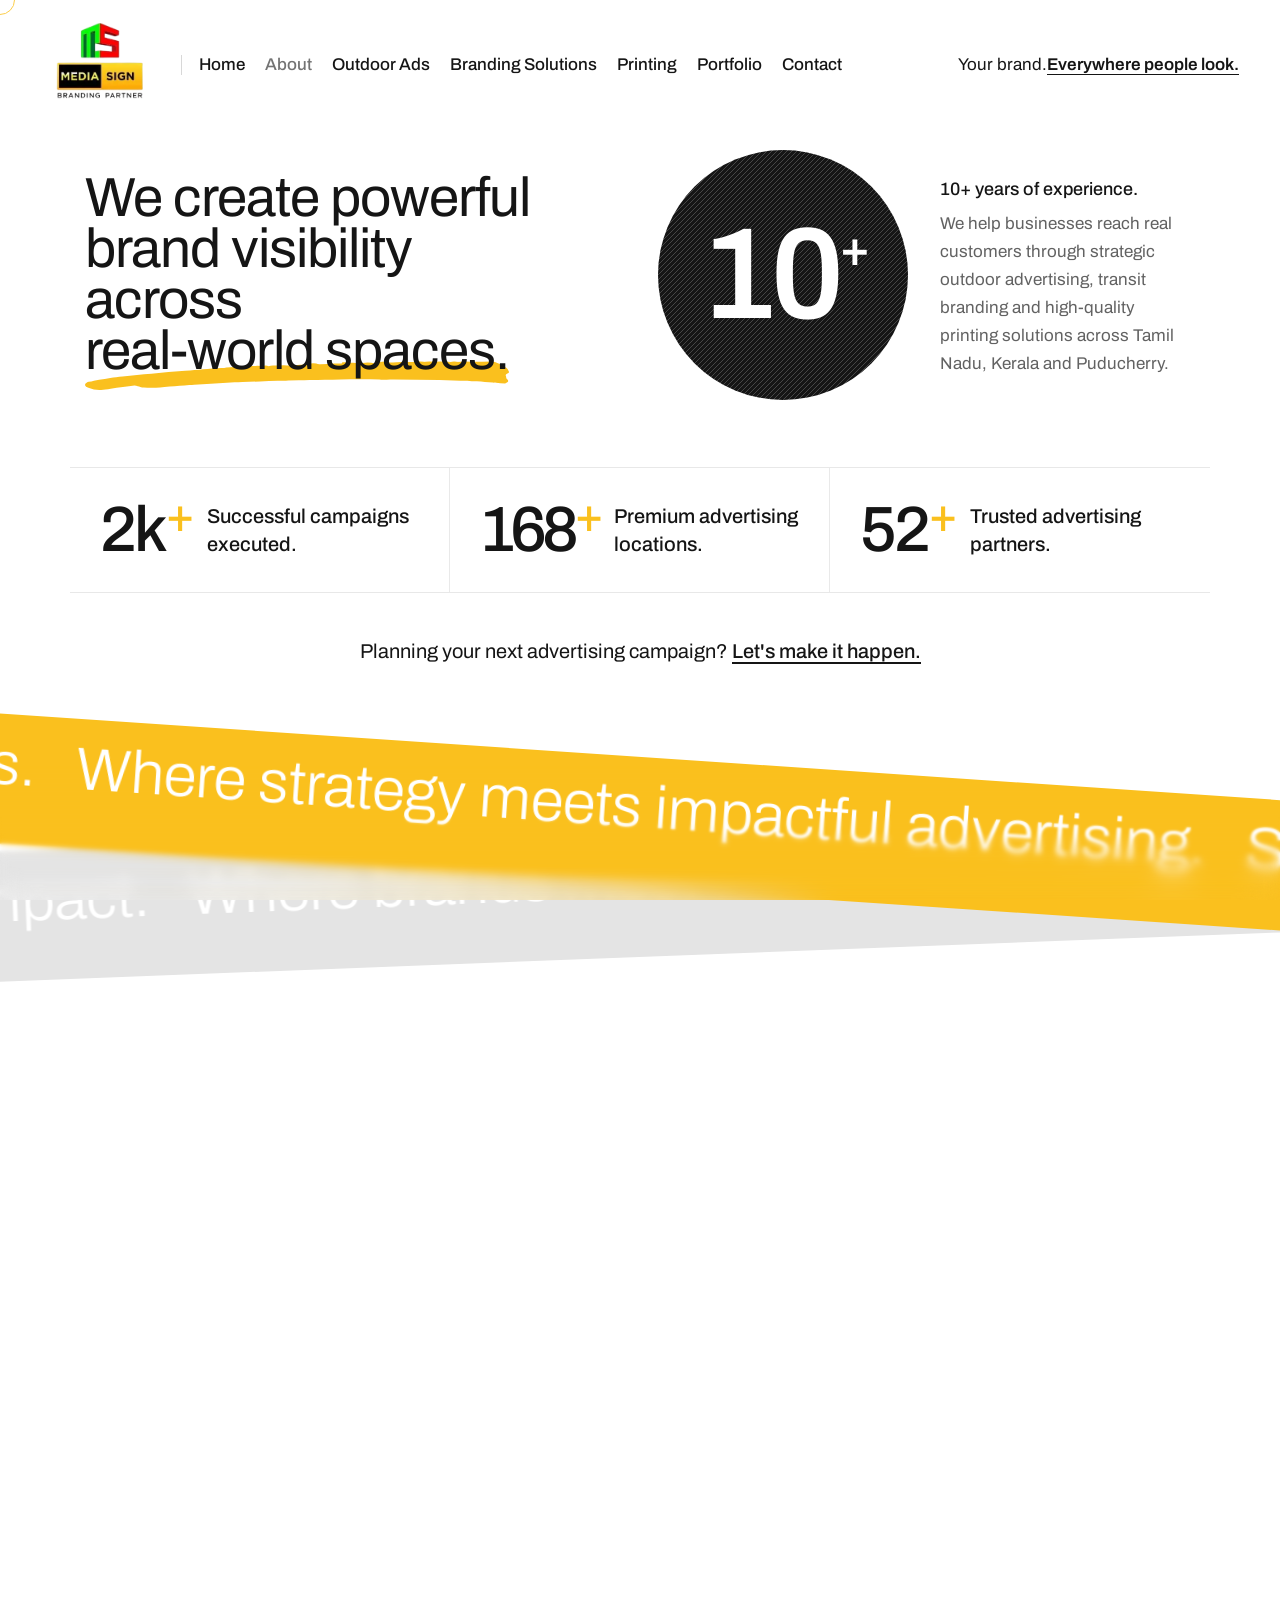
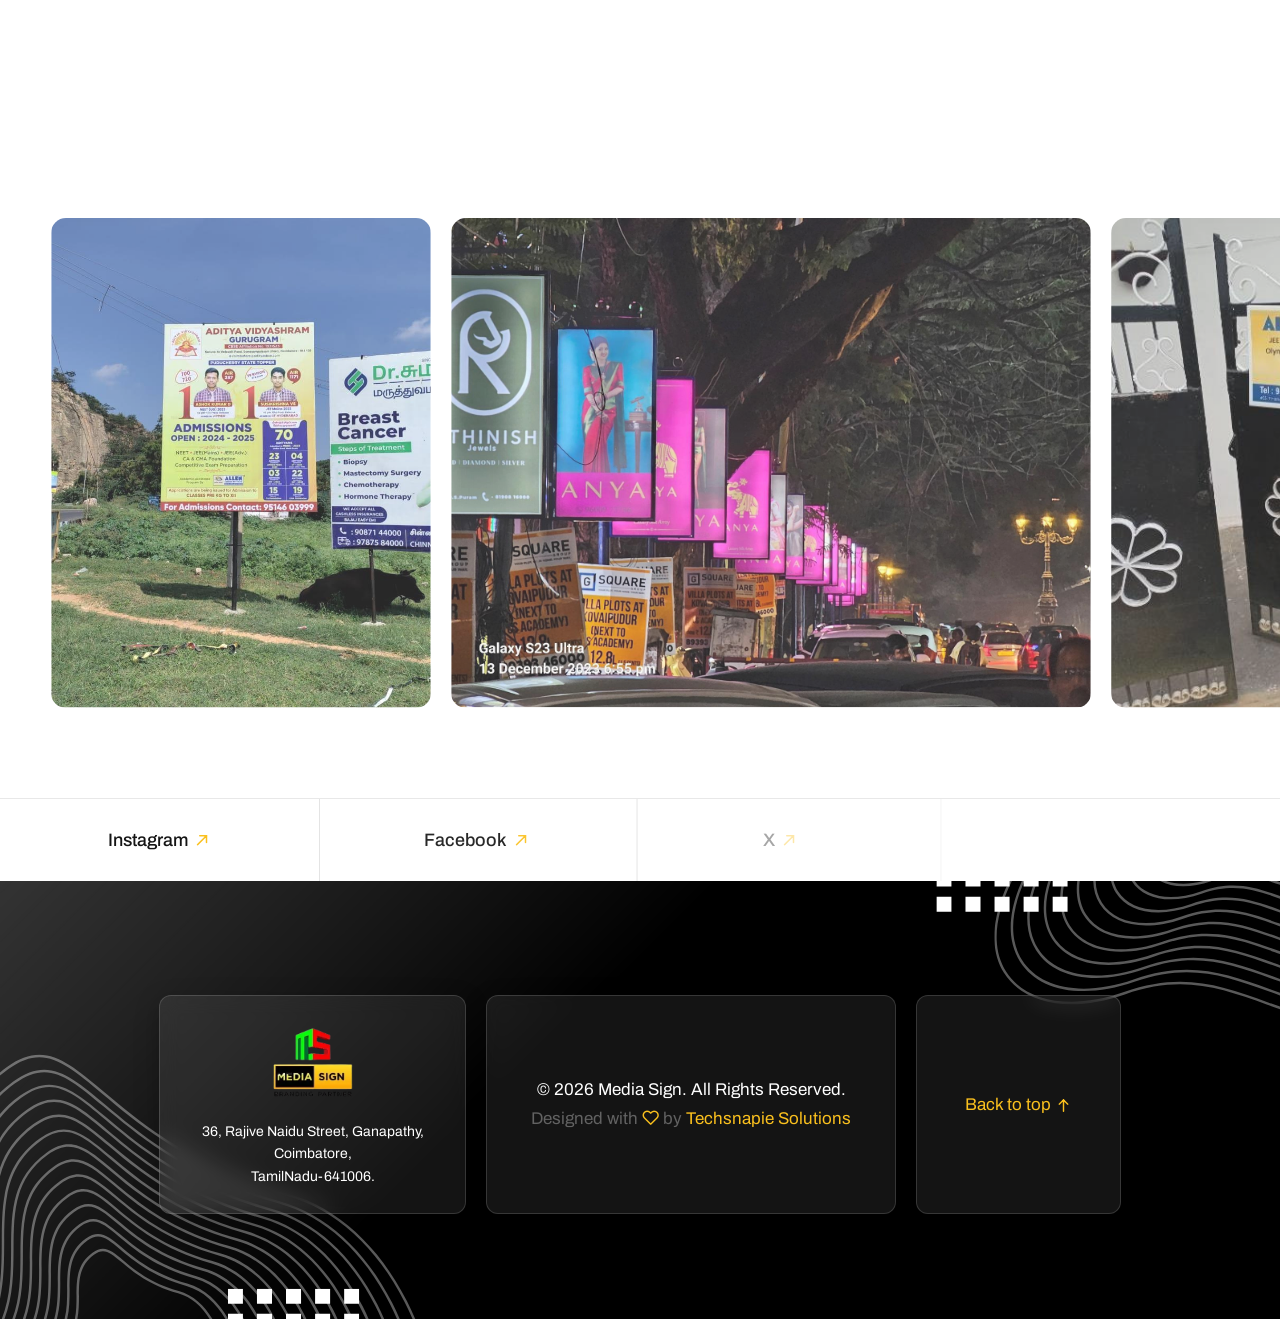
==== commit cb352957: "ch-5" ====
--- a/demo-branding-studio-about.html
+++ b/demo-branding-studio-about.html
@@ -528,19 +528,27 @@
         </section>
         <!-- end section -->
         <!-- start footer -->
-        <footer class="ps-4 pe-4 xxl-pe-2 xxl-ps-2 lg-pe-0 lg-ps-0 cover-background sm-pt-10px sm-pb-50px" style="background-image: url('images/demo-branding-studio-footer-bg-img.jpg')">
+        <footer class="ps-4 pe-4 xxl-pe-2 xxl-ps-2 lg-pe-0 lg-ps-0 cover-background sm-pt-40px sm-pb-30px" style="background-image: url('images/footer-banner.svg')">
             <div class="container-fluid">
                 
-                <div class="row justify-content-center pt-4 sm-pt-35px text-center text-md-start">
+                <div class="row justify-content-center pt-2 text-center text-md-start">
                     <!-- start footer logo -->
-                    <div class="col-xl-1 col-md-4 lg-mb-30px">
-                        <a href="index.html" class="footer-logo d-inline-block" aria-label="logo"><img src="images/Media-Sign-Logo.webp" data-at2x="images/Media-Sign-Logo.webp" alt=""></a>
-                    </div>
-                    <!-- end footer logo -->
-                    <!-- start footer address -->
-                    <div class="col-xl-2 col-md-4 last-paragraph-no-margin lg-mb-30px">
-                        <p class="w-90 xxl-w-100 lg-w-80 md-w-100"><span class="text-white mb-5px d-block">36, Rajive Naidu Street, Ganapathy, Coimbatore, TamilNadu-641006.</span></p>
-                    </div>
+                    <div class="col-xl-3 col-md-6 lg-mb-30px glass-footer-card">
+    
+    <div class="footer-contact d-flex align-items-center justify-content-center gap-15px flex-wrap text-center">
+        
+        <a href="index.html" class="footer-logo d-inline-block" aria-label="logo">
+            <img src="images/Media-Sign-Logo.webp" data-at2x="images/Media-Sign-Logo.webp" alt="">
+        </a>
+
+        <p class="mb-0 text-white">
+            36, Rajive Naidu Street, Ganapathy, Coimbatore,<br>
+            TamilNadu-641006.
+        </p>
+
+    </div>
+
+</div>
                     <!-- end footer address -->
                     <!-- start footer social 
                     <div class="col-xl-2 col-md-4">
@@ -555,12 +563,12 @@
                     <!-- start footer menu -->
                     
                      <!-- start footer company info -->
-                    <div class="col-xl-4 col-md-4 last-paragraph-no-margin lg-mb-30px">
+                    <div class="col-xl-4 col-md-4 last-paragraph-no-margin lg-mb-30px glass-footer-card">
                         <p class="w-90 xxl-w-100 lg-w-80 md-w-100"><span class="text-white mb-5px d-block">© 2026 Media Sign. All Rights Reserved.</span>Designed with <i class="feather icon-feather-heart text-base-color"></i> by <a href="https://www.techsnapie.com/" target="_blank" class="text-base-color">Techsnapie Solutions</a></p>
                     </div>
                     <!-- end footer company info -->
                     <!-- start footer back to top -->
-                    <div class="col-xl-2 col-md-4">
+                    <div class="col-xl-2 col-md-4 last-paragraph-no-margin lg-mb-30px glass-footer-card">
                         <a class="scroll-top text-base-color" aria-label="scroll" href="#">Back to top <i class="feather icon-feather-arrow-up text-base-color align-middle"></i></a>
                     </div>
                     <!-- end footer back to top -->
--- a/css/style.css
+++ b/css/style.css
@@ -19602,4 +19602,18 @@
 }
 .footer-demo img {
   max-height: 55px !important;
-}+}
+/* Mobile footer card width fix */
+@media (max-width: 768px){
+
+    footer .row{
+        justify-content:center;
+    }
+
+    .glass-footer-card{
+        width:85%;
+        margin-left:auto;
+        margin-right:auto;
+    }
+
+}
--- a/demos/branding-studio/branding-studio.css
+++ b/demos/branding-studio/branding-studio.css
@@ -422,4 +422,57 @@
 .py-02{
     padding-top:150px !important;
     padding-bottom:0 !important;
+}
+.py-03{
+    padding-top:150px !important;
+    padding-bottom:0 !important;
+}
+.py-04{
+    padding-top:150px !important;
+    padding-bottom:0 !important;
+}
+/* Footer Glass Cards */
+.glass-footer-card{
+    padding:25px;
+    border-radius:12px;
+
+    background: rgba(255,255,255,0.08);
+    backdrop-filter: blur(10px);
+    -webkit-backdrop-filter: blur(10px);
+
+    border:1px solid rgba(255,255,255,0.15);
+
+    display:flex;
+    align-items:center;
+    justify-content:center;
+    text-align:center;
+
+    transition:all .3s ease;
+}
+
+/* Hover effect */
+.glass-footer-card:hover{
+    background: rgba(255,255,255,0.12);
+    transform: translateY(-3px);
+}
+footer .glass-footer-card{
+    margin-bottom:15px;
+}
+.glass-footer-card{
+    box-shadow: 0 8px 25px rgba(0,0,0,0.25);
+}
+/* space between footer cards */
+footer .row{
+    gap:20px;
+}
+.footer-contact img{
+    max-height:50px;
+}
+
+.footer-contact p{
+    font-size:14px;
+    line-height:1.6;
+}
+.glass-footer-card{
+    padding:25px;
 }
